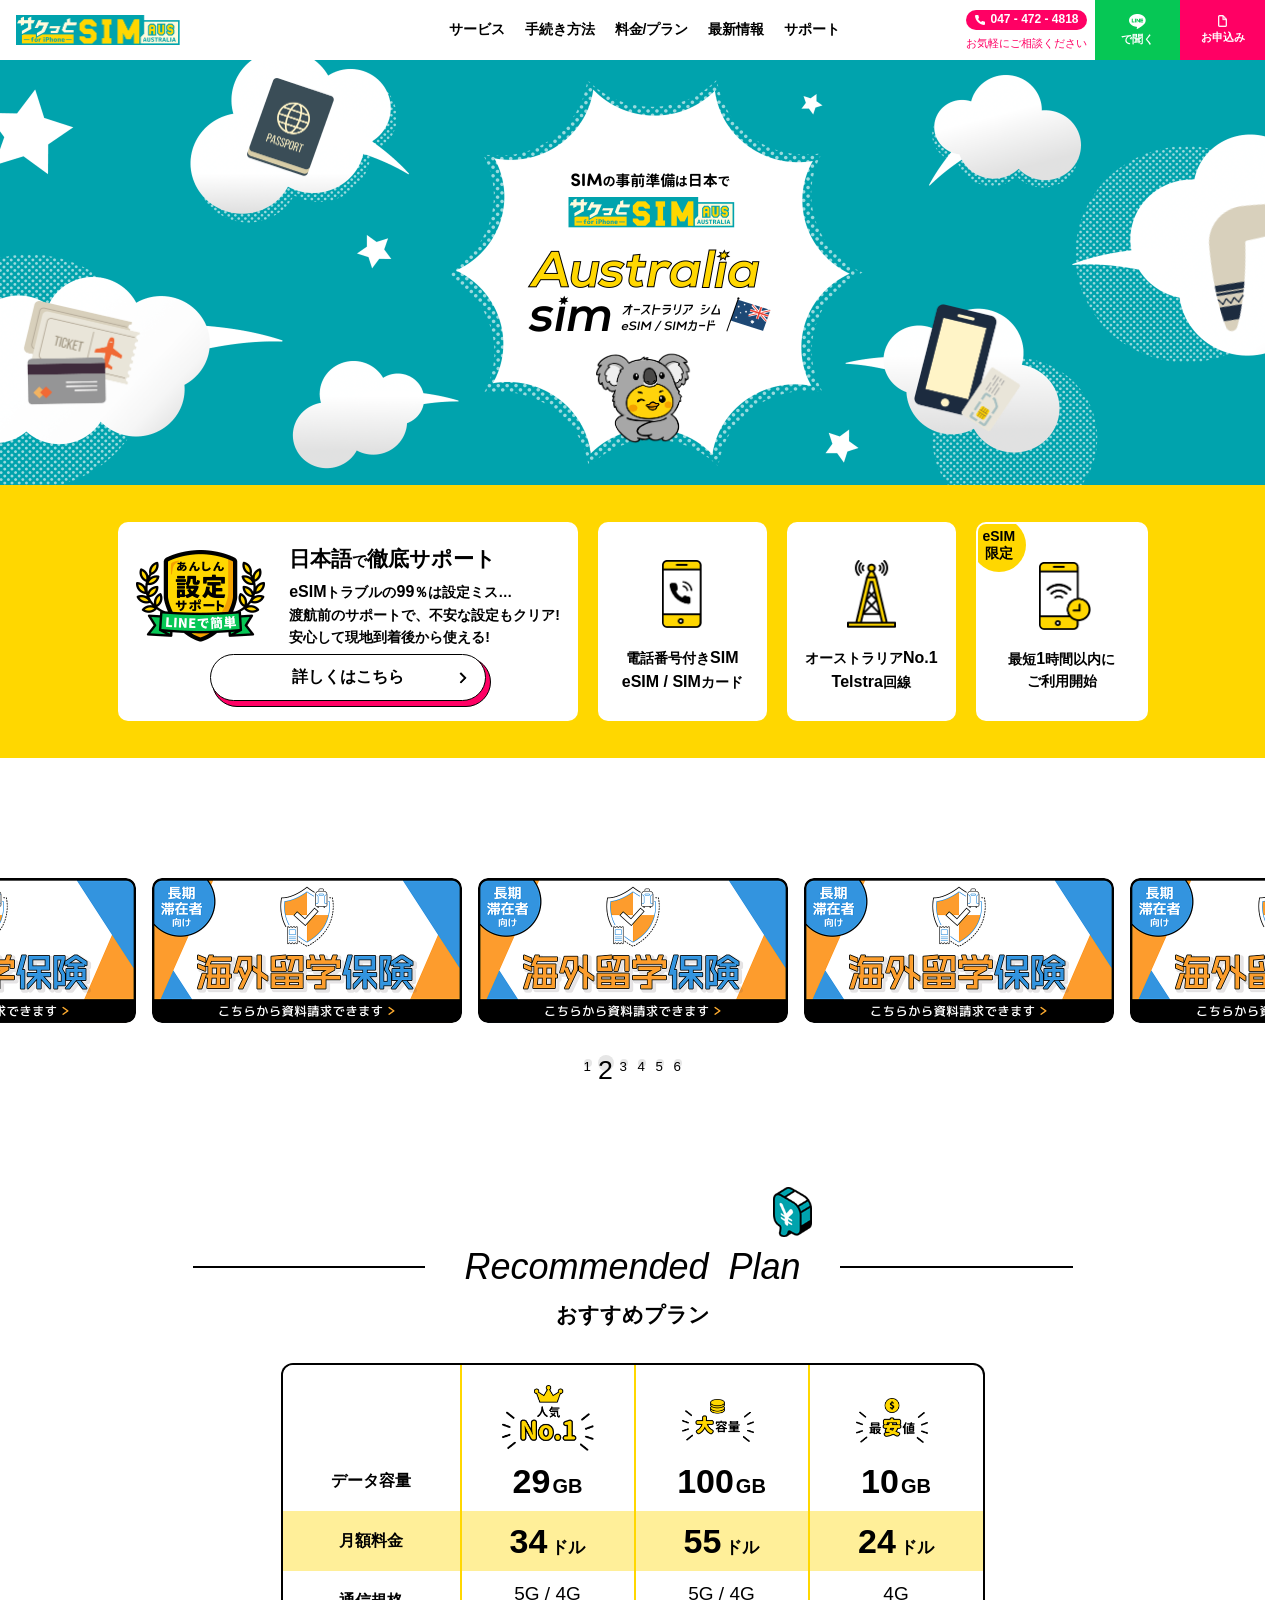
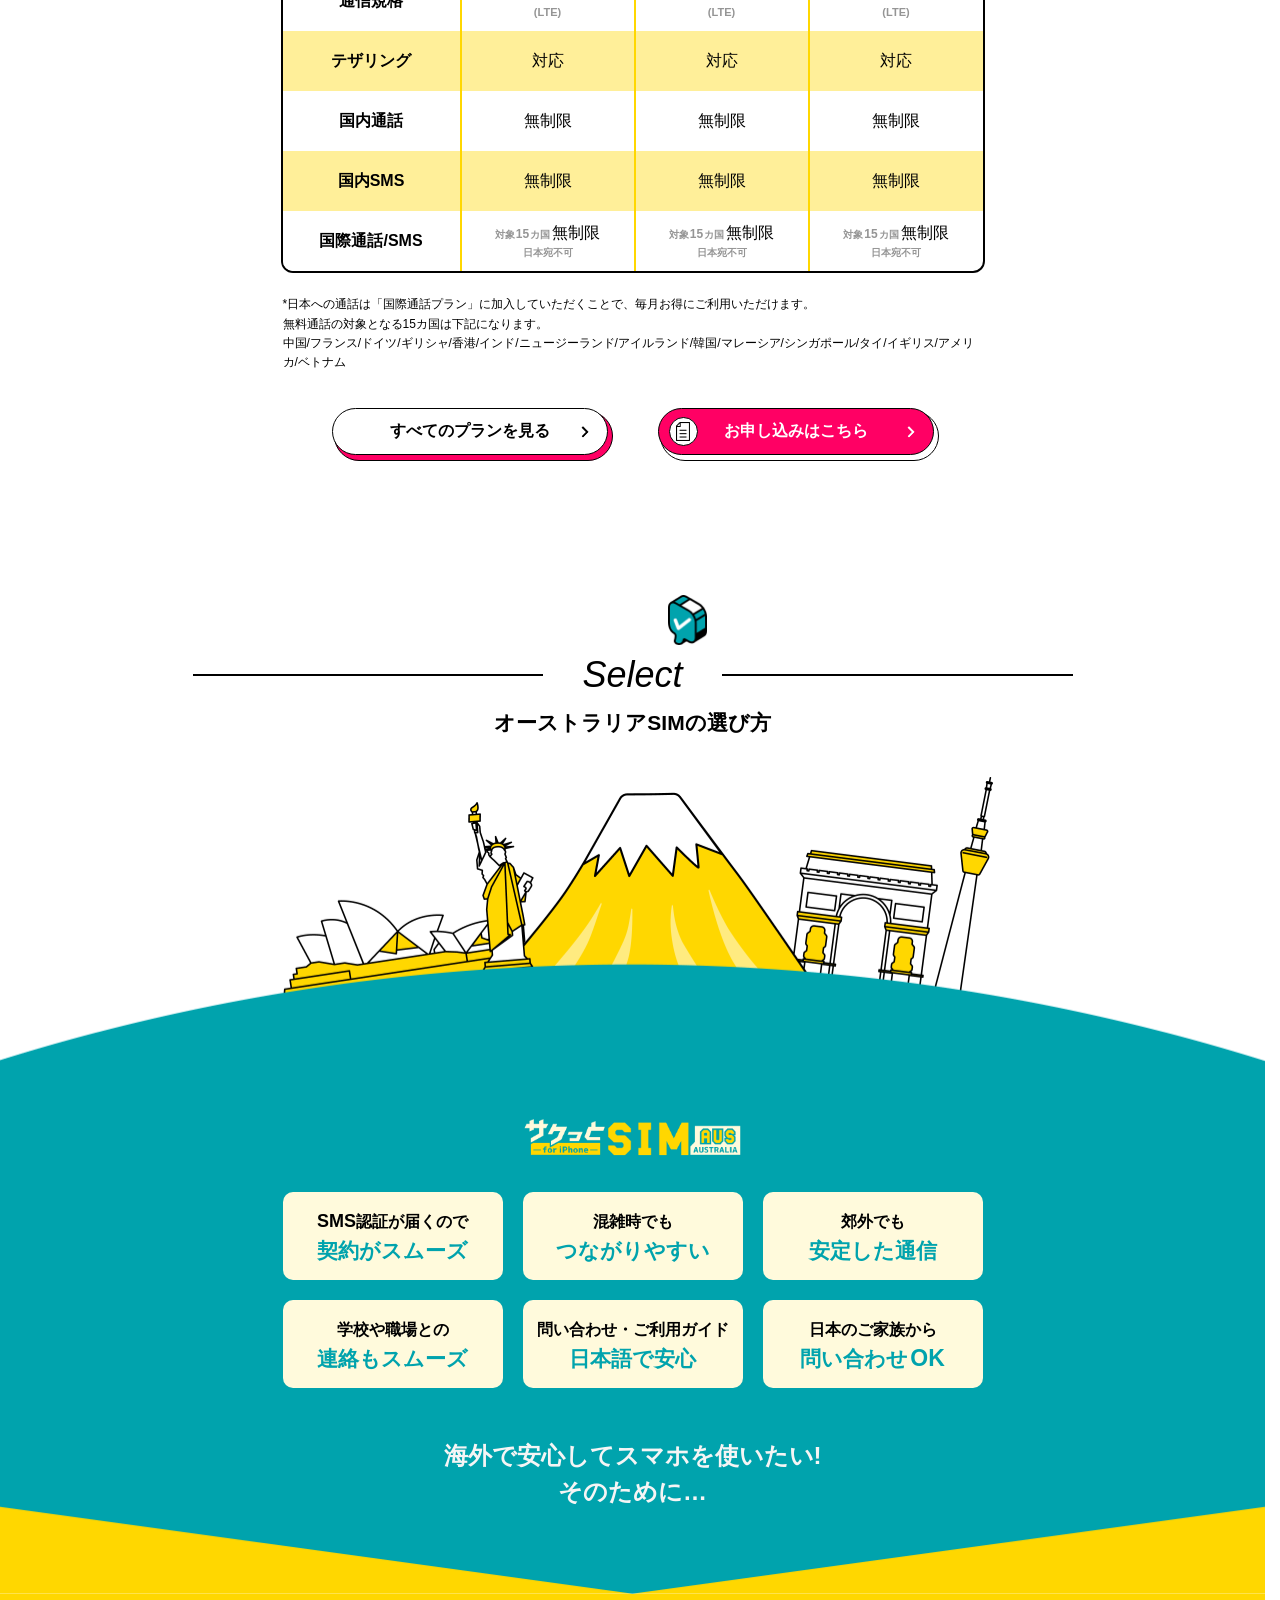
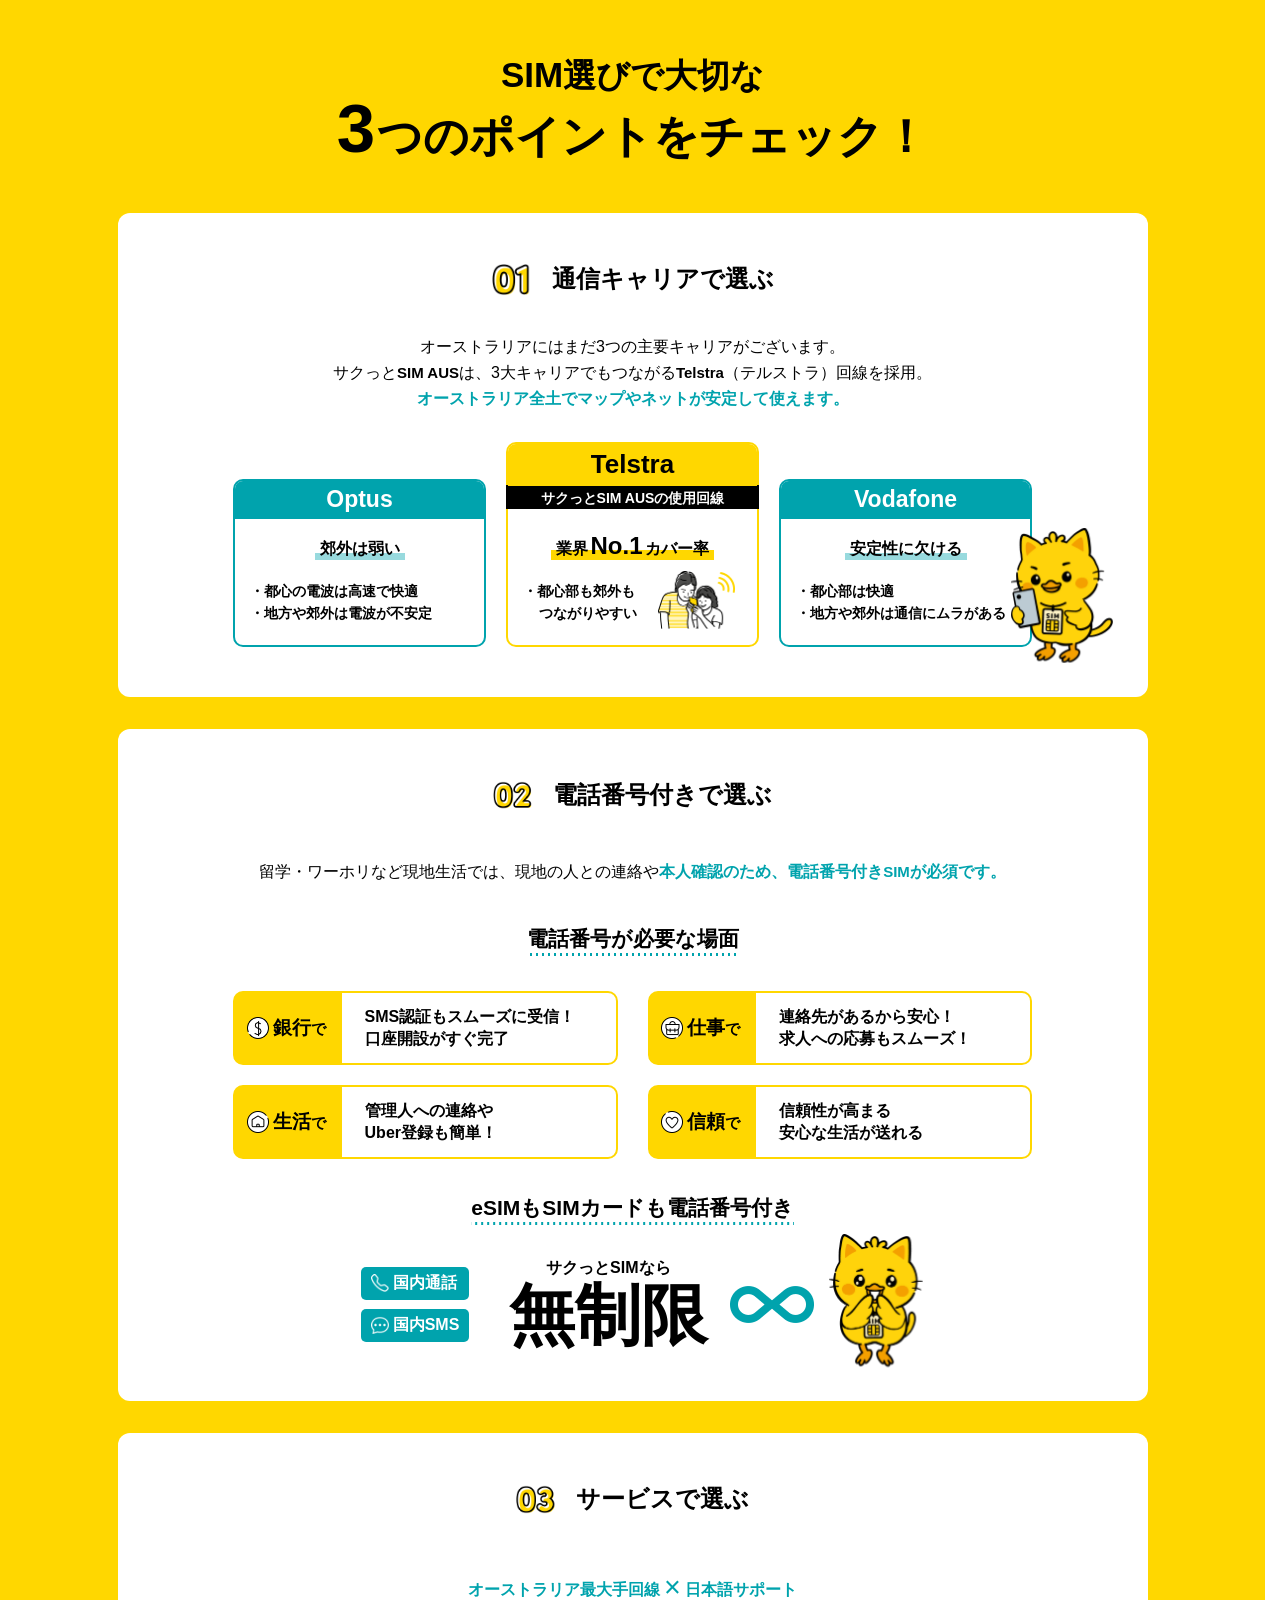
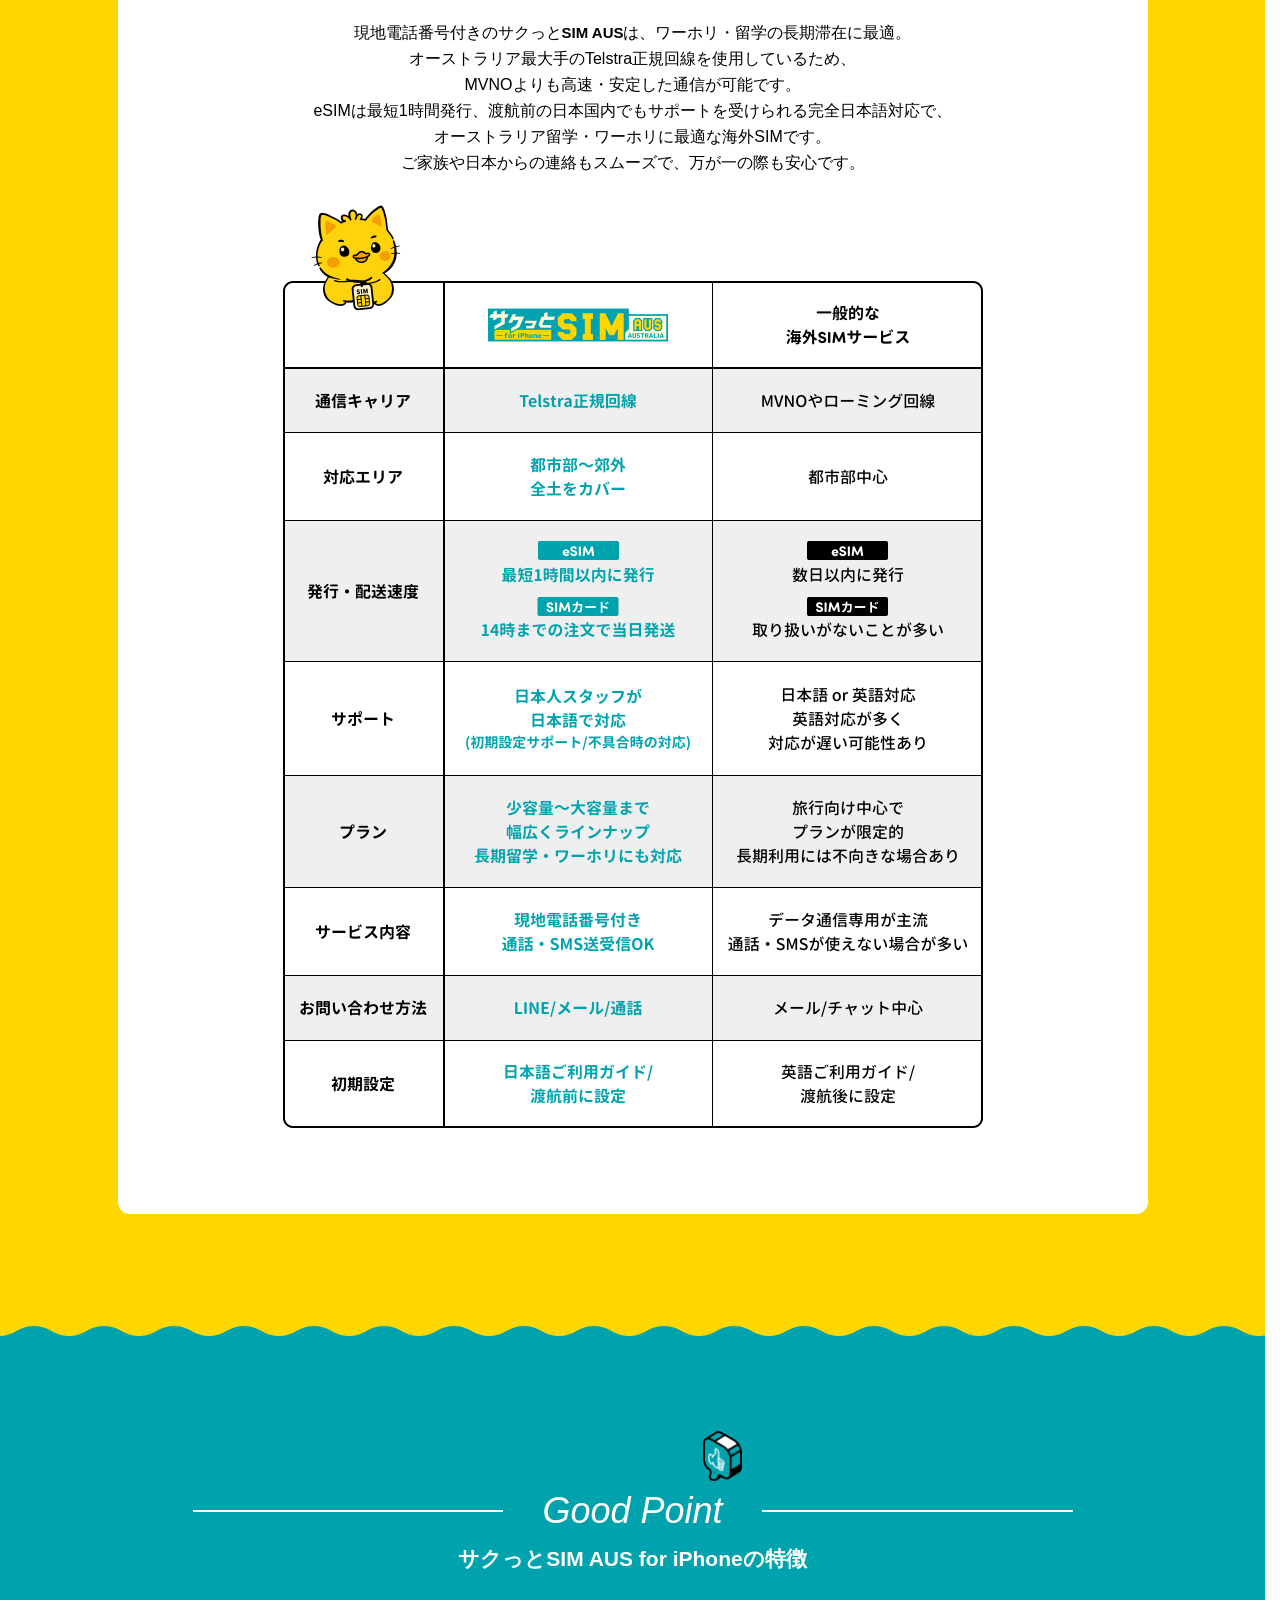
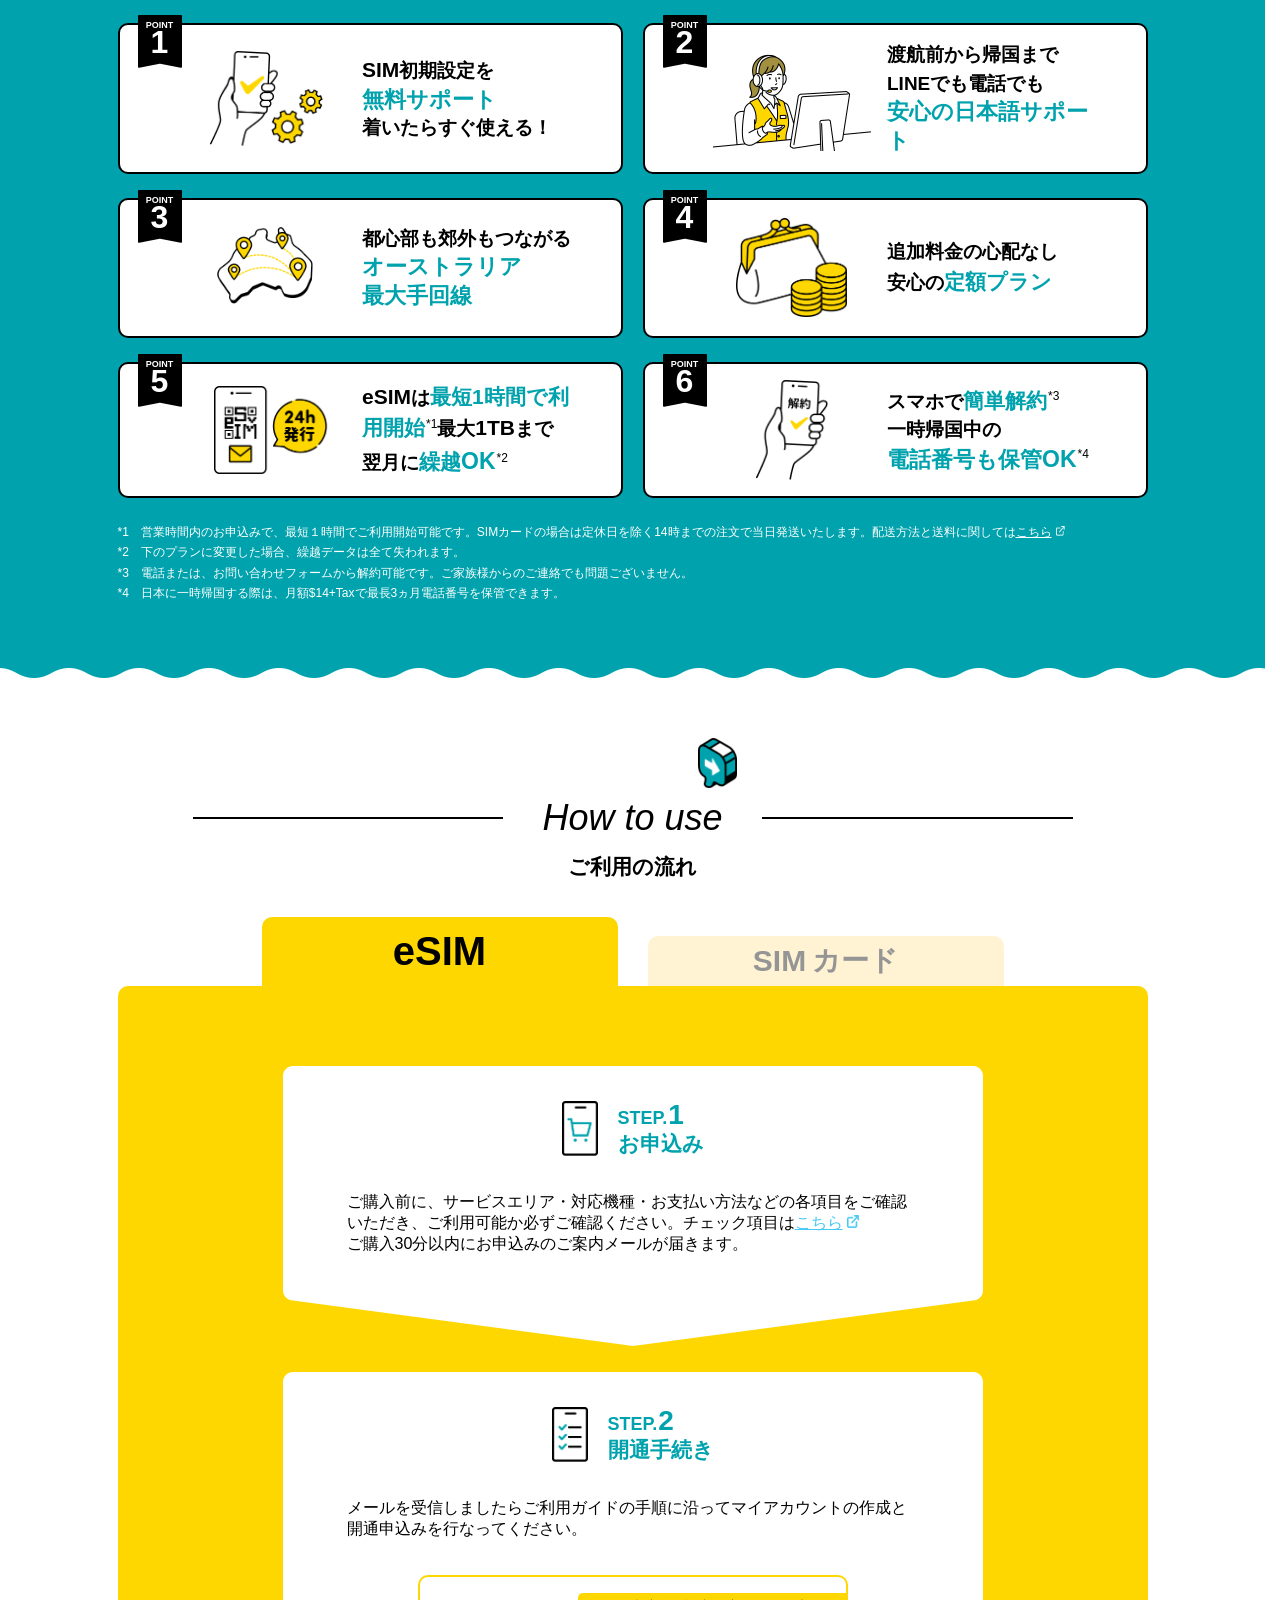
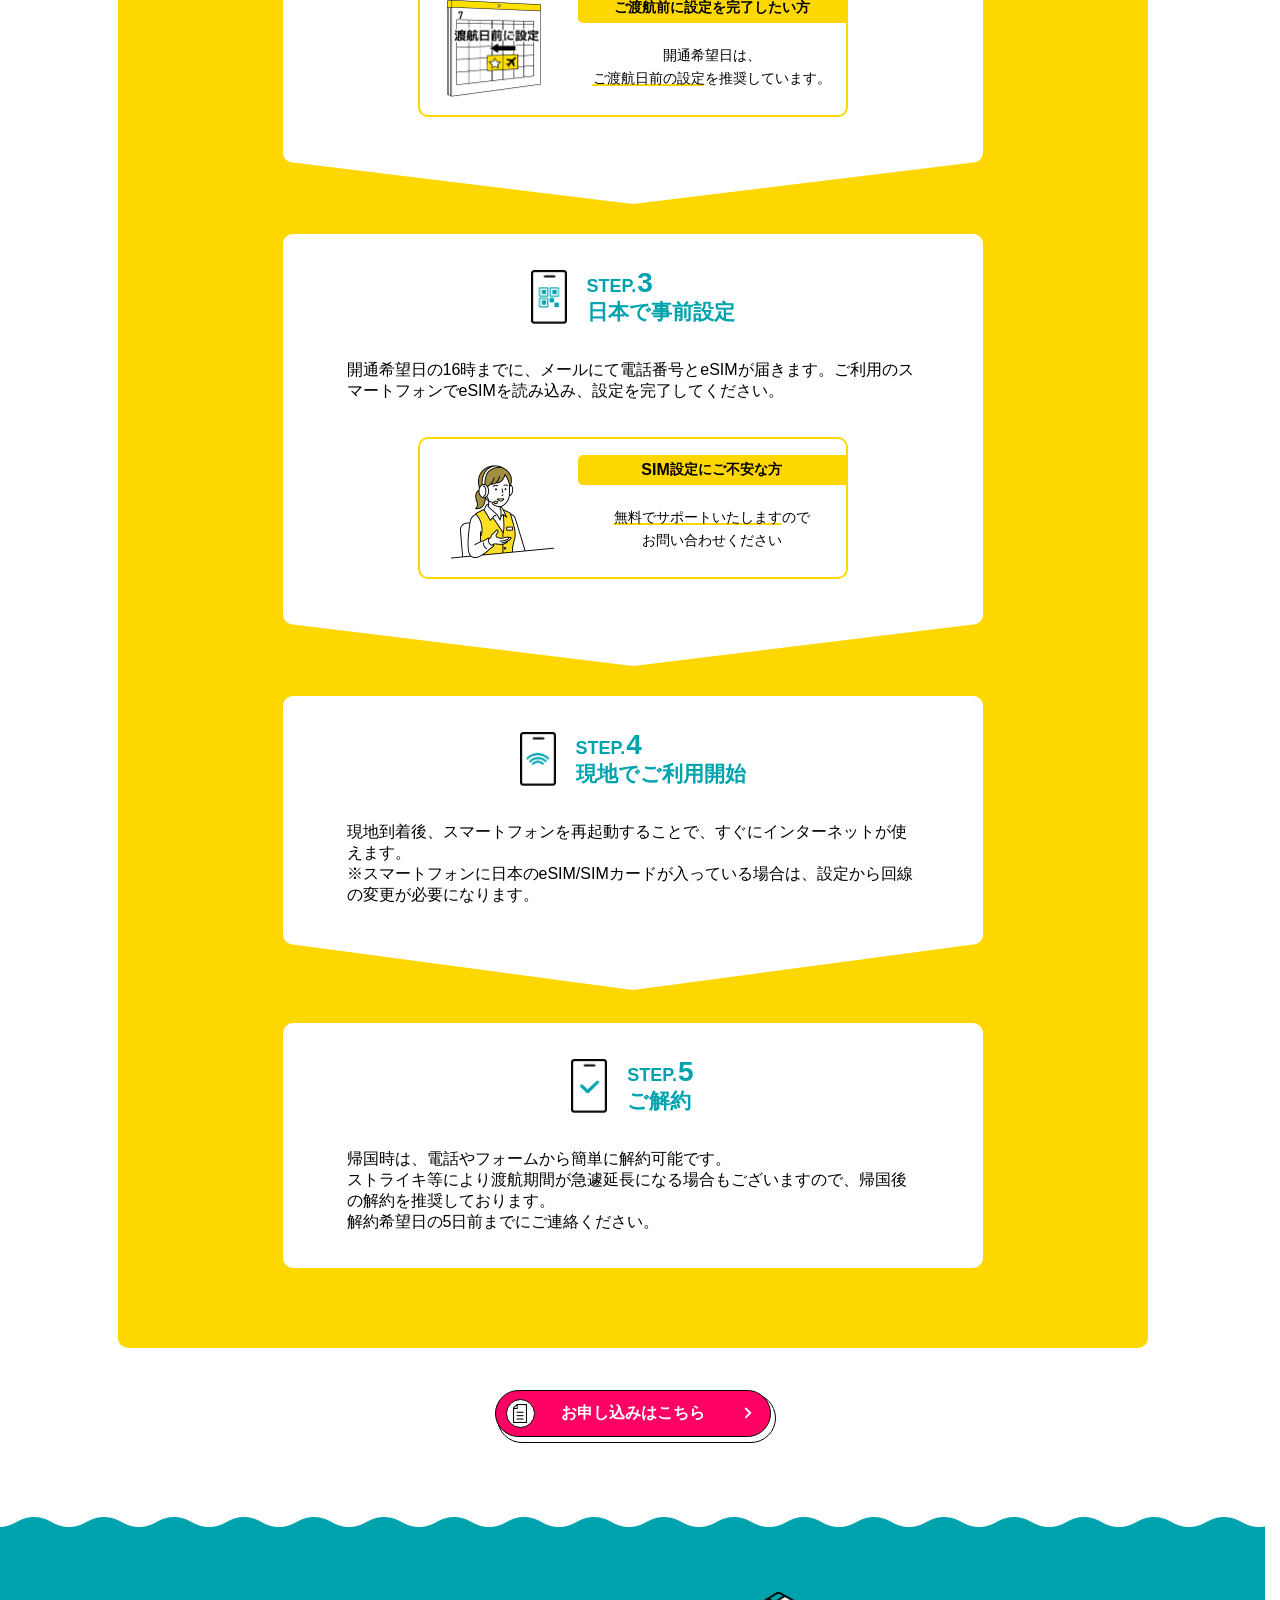
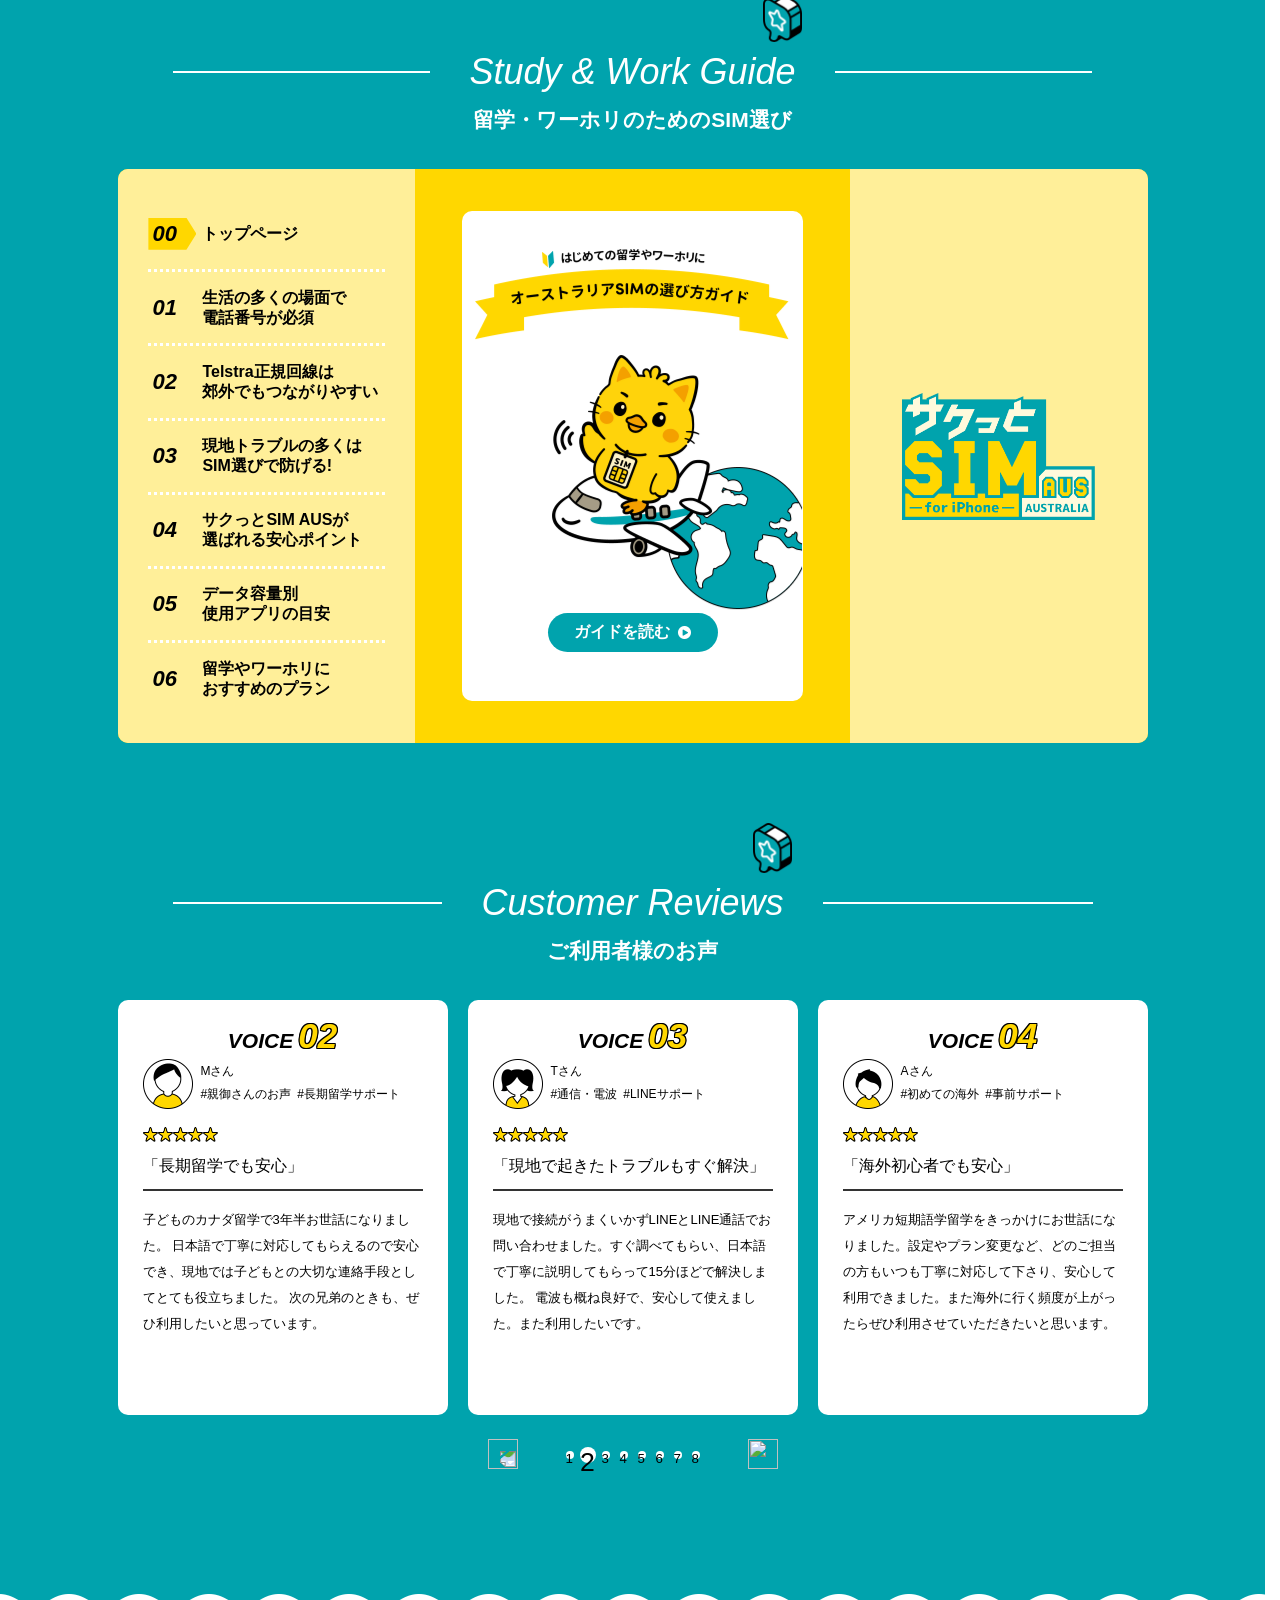
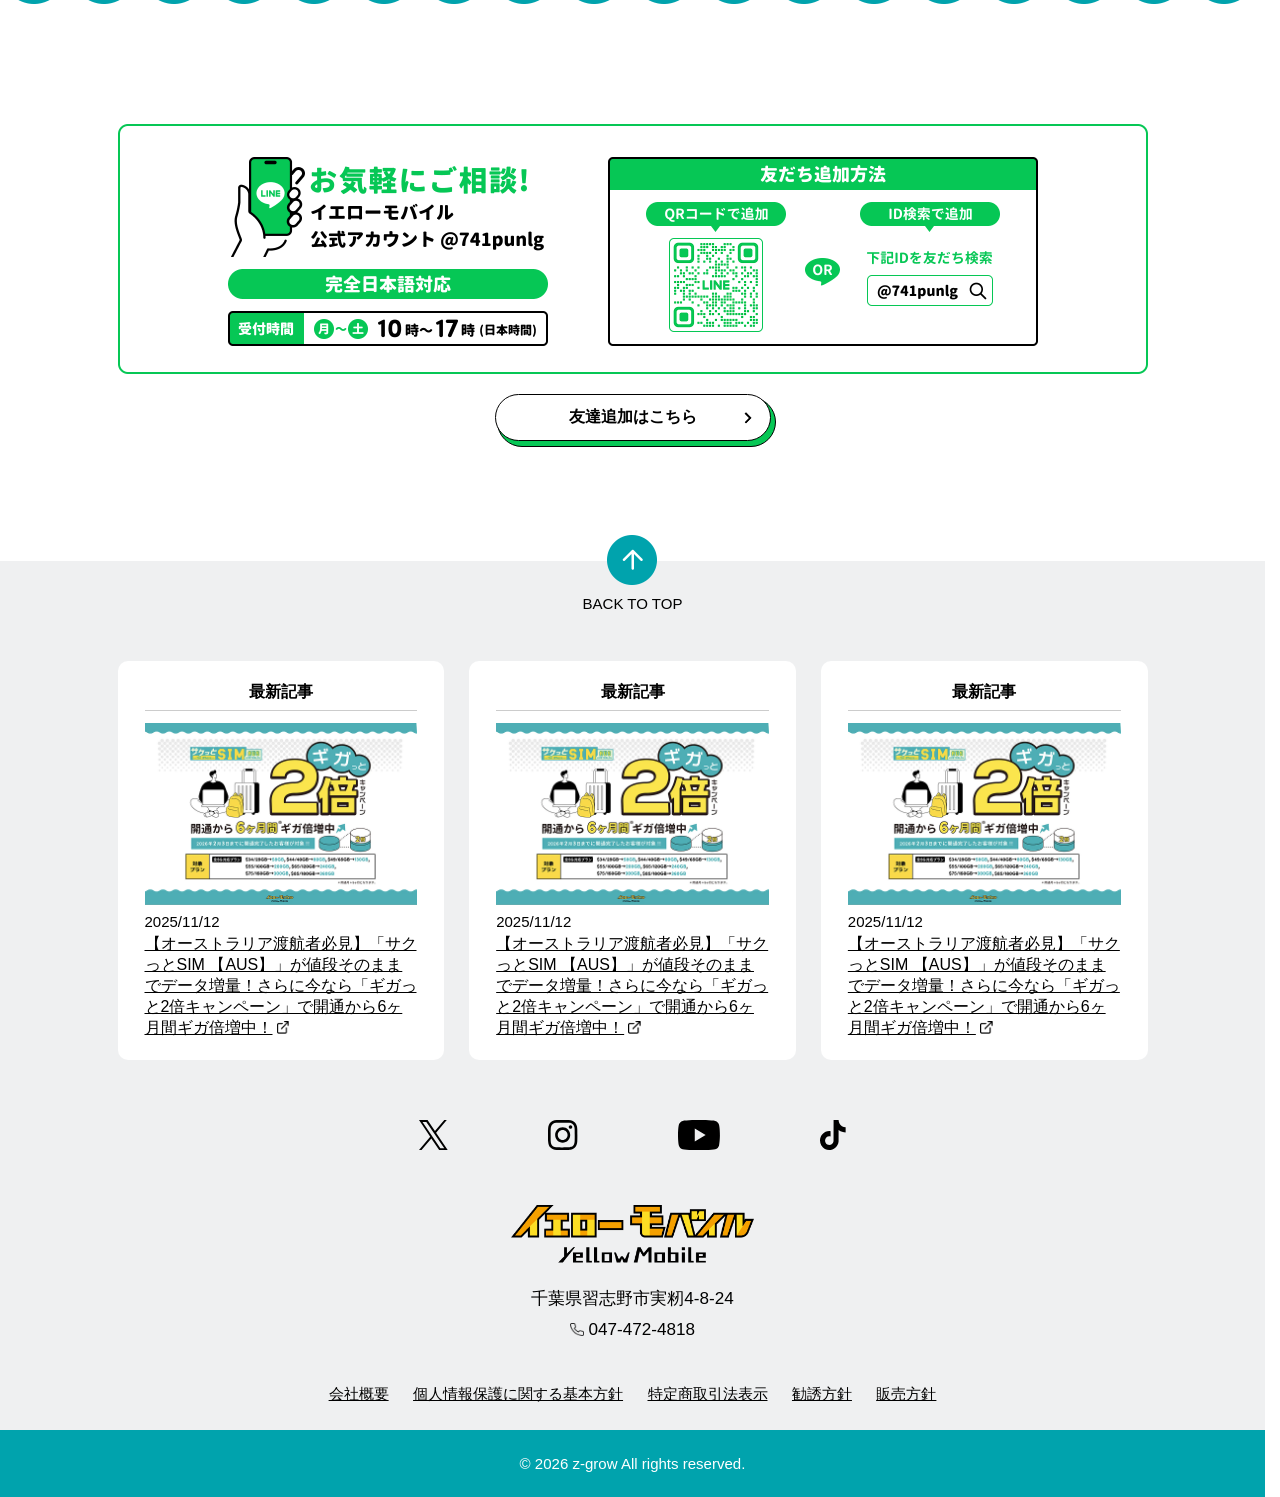
==== index.html @ c60194a3 "2026.7.4-2h" ====
<!DOCTYPE html>
<html lang="ja">
<head> 
    <meta charset="utf-8">
    <meta name="viewport" content="width=device-width, initial-scale=1.0">

    <title>オーストラリアSIM サクっとSIM AUS for iPhone - オーストラリア最大ネットワークを使用</title>
    <meta name="description" content="オーストラリアで使えるSIM・eSIMを日本語サポート付きで安心利用。差し替えるだけ・設定かんたんで到着後すぐ使える。ワーホリ・留学・旅行に最適なプランをわかりやすく解説。初めての海外SIMでも迷わず使えます。">
    <meta name="keywords" content="オーストラリアSIM,格安SIM,海外旅行">
    <link rel="canonical" href="https://op.yellowmobile.jp/">
    <meta name="format-detection" content="telephone=no">

    <link rel="shortcut icon" href="img/meta/favicon.png">
    <link rel="apple-touch-icon" href="img/meta/apple-touch-icon.png">

    <meta property="og:site_name" content="オーストラリアSIM サクっとSIM AUS for iPhone - オーストラリア最大ネットワークを使用">
    <meta property="og:title" content="オーストラリアSIM サクっとSIM AUS for iPhone">
    <meta property="og:description" content="オーストラリアSIM サクっとSIM AUS for iPhoneはオーストラリア最大ネットワークを使用！国内通話カケホーダイで幅広いプランを提供しています。">
    <meta property="og:type" content="website">
    <meta property="og:url" content="https://op.yellowmobile.jp/">
    <meta property="og:image" content="img/meta/ogp/jpg">
    <meta name="twitter:card" content="summary_large_image">

    <!-- Google tag (gtag.js) -->
    <script async src="https://www.googletagmanager.com/gtag/js?id=G-M7XZJZLJGT"></script>
    <script>
      window.dataLayer = window.dataLayer || [];
      function gtag(){dataLayer.push(arguments);}
      gtag('js', new Date());
      gtag('config', 'G-M7XZJZLJGT');
    </script>

    <link rel="stylesheet" href="https://cdn.jsdelivr.net/npm/destyle.css@3.0.2/destyle.css">

    <link rel="stylesheet" href="https://use.typekit.net/ckm7pit.css">
    <link href="css/slick.css" rel="stylesheet" />
    <link href="css/slick-theme.css" rel="stylesheet" />
    <link rel="stylesheet" href="css/style.css">


    <script src="https://code.jquery.com/jquery-3.6.1.min.js" defer></script>
    <script src="js/slick.min.js" defer></script>
    <script src="js/script.js" defer></script>
</head>
<body data-screen-label="LP">

<!-- HEADER -->
<header class="header">
  <div class="header-inner">
    <a class="logo" href="index.html">
      <img src="img/header/logo.png">
    </a>
    <nav class="nav" id="nav">
      <div class="nav-item-wrapper" ontouchstart="">
        <button type="button" class="nav-item"><img class="icon1" src="img/header/service/star.png"><p>サービス</p></button>
        <div class="mega-menu">
          <div class="white">
          <div class="mega-menu-inner menu-service">
            <div class="content-box1">
              <div class="content-box2">
                <a class="box fill-box" target="_blank" href="https://www.yellowmobile.jp/view/page/setting_support">
                  <img src="img/header/service/safe.png">
                    <p>日本語で徹底サポート</p>
                    <p>設定・開通から解約まで</p>
                </a>
                <a class="box fill-box box-top" target="_blank" href="https://www.yellowmobile.jp/view/page/setting_support">
                  <img src="img/header/service/safe.png">
                  <div>
                    <p>海外SIMがはじめての方はまず確認!</p>
                    <p>日本語で徹底サポート</p>
                  </div>
                </a>
                <div class="content-box3">
                  <a class="box box-right" href="delivery.html#esim">
                    <img src="img/header/service/group.png">
                    <p>eSIMとは</p>
                  </a>
                  <a class="box box-right" href="index.html#goodpoint">
                    <img src="img/header/service/icon.png">
                    <p>サクっとSIMの特徴</p>
                  </a>
                  <a class="box box-right" href="index.html#review">
                    <img src="img/header/service/group2152.png">
                    <p>ご利用者様のお声</p>
                  </a>
                  <a class="box box-right" href="delivery.html#shield">
                    <img src="img/header/service/group2151.png">
                    <p>盗難保証について</p>
                  </a>
                </div>
              </div>
              <a class="box box-bottom" target="_blank" href="https://account.yellowmobile.jp/login/">
                <img src="img/header/service/i.png">
                <p>マイページログイン</p>
              </a>
            </div>
            <button type="button" class="menu-close-btn">
              <span>閉じる</span>
            </button>
          </div>
          </div>
        </div>
      </div>
      <div class="nav-item-wrapper" ontouchstart="">
        <button type="button" class="nav-item"><img class="icon2" src="img/header/手続き方法/paper.png"><p>手続き方法</p></button>
        <div class="mega-menu">
          <div class="white">
          <div class="mega-menu-inner menu-process">
            <div class="content-box1">
              <div class="content-box2">
                <a class="box fill-box box-bottom" target="_blank" href="https://beginner.yellowmobile.jp/">
                  <img src="img/header/手続き方法/group12491.png">
                  <div>
                    <p>海外SIMがはじめての方はまず確認!</p>
                    <p>はじめてガイド</p>
                  </div>
                </a>
                <a class="box fill-box box-bottom" href="application.html#before-use">
                  <img src="img/header/手続き方法/note.png">
                  <div>
                    <p>今のスマホは海外でも使える？</p>
                    <p>ご利用前に確認すること</p>
                  </div>
                </a>
              </div>
              <div class="content-box3">
                <a class="box box-right" href="index.html#howtouse">
                  <img src="img/header/手続き方法/Group.png">
                  <p>ご利用の流れ</p>
                </a>
                <a class="box box-right" href="delivery.html#delivery">
                  <img src="img/header/手続き方法/track.png">
                  <p>配送について</p>
                </a>
                <a class="box box-right" href="index.html#select">
                  <img src="img/header/手続き方法/earth.png">
                  <p>オーストラリアの<br>SIMの選び方</p>
                </a>
                <a class="box box-right" href="index.html#book">
                  <img src="img/header/手続き方法/flag.png">
                  <p>留学生・ワーホリの<br>SIMの選び方</p>
                </a>
              </div>
            </div>
            <button type="button" class="menu-close-btn">
                <span>閉じる</span>
            </button>
          </div>
        </div>
        </div>
      </div>
      <div class="nav-item-wrapper" ontouchstart="">
        <button type="button" class="nav-item"><img class="icon3" src="img/header/price/money.png"><p>料金/プラン</p></button>
        <div class="mega-menu">
          <div class="white">
          <div class="mega-menu-inner menu-payment">
            <div class="content-box1">
              <a class="box fill-box box-bottom" href="index.html#plan">
                <img src="img/header/手続き方法/note.png">
                <div>
                  <p>迷ったらこれ！</p>
                  <p>おすすめプラン</p>
                </div>
              </a>
              <div class="content-box2">
                <a class="box box-right" href="plan.html#plans">
                  <img src="img/header/price/star.png">
                  <p>プラン表</p>
                </a>
                <a class="box box-right" href="plan.html#cycle">
                  <img src="img/header/price/rupe.png">
                  <p>請求サイクル</p>
                </a>
                <a class="box box-right" href="plan.html#fees">
                  <img src="img/header/price/payment.png">
                  <p>ご利用料金</p>
                </a>
              </div>
            </div>
            <button type="button" class="menu-close-btn">
              <span>閉じる</span>
            </button>
          </div>
          </div>
        </div>
      </div>
      <div class="nav-item-wrapper" ontouchstart="">
        <button type="button" class="nav-item"><img class="icon4" src="img/header/最新情報/news.png"><p>最新情報</p></button>
        <div class="mega-menu">
          <div class="white">
          <div class="mega-menu-inner menu-news">
            <div class="content-box1">
              <div class="content-box2">
                <div class="section-box">
                  <p class="section-title">最新記事</p>
                  <a class="article" href="#">
                    <img class="thumnail" src="img/header/最新情報/サムネ.png">
                    <div>
                      <p>2025/11/12</p>
                      <p>【オーストラリア渡航者必見】「サクっとSIM 【AUS】」が値段そのままでデータ増量！さらに今なら「ギガっと2倍キャンペーン」で開通から6ヶ月間ギガ倍増中！<img src="img/footer/linkicon.png" class="inline-icon"></p>
                    </div>
                  </a>
                </div>
                <div class="section-box">
                  <p class="section-title">人気記事</p>
                  <a class="article" href="#">
                    <img class="thumnail" src="img/header/最新情報/サムネ.png">
                    <div>
                      <p>2025/11/12</p>
                      <p>【オーストラリア渡航者必見】「サクっとSIM 【AUS】」が値段そのままでデータ増量！さらに今なら「ギガっと2倍キャンペーン」で開通から6ヶ月間ギガ倍増中！<img src="img/footer/linkicon.png" class="inline-icon"></p>
                    </div>
                  </a>
                </div>
                <a class="box left-box" target="_blank" href="https://yellowmobile.us/blog/destination/#australia">
                  <p>記事一覧</p>
                </a>
                <div class="section-box">
                  <p class="section-title">プレスリリース</p>
                  <a class="article" href="#">
                    <img class="thumnail" src="img/header/最新情報/サムネ.png">
                    <div>
                      <p>2025/11/12</p>
                      <p>【オーストラリア渡航者必見】「サクっとSIM 【AUS】」が値段そのままでデータ増量！さらに今なら「ギガっと2倍キャンペーン」で開通から6ヶ月間ギガ倍増中！<img src="img/footer/linkicon.png" class="inline-icon"></p>
                    </div>
                  </a>
                </div>
                <a class="box left-box" target="_blank" href="https://prtimes.jp/main/html/searchrlp/company_id/115721">
                  <p>最新情報一覧</p>
                </a>
              </div>
              <div class="content-box3">
                <a class="box left-box" target="_blank" href="https://yellowmobile.us/blog/destination/#australia">
                  <p>記事一覧</p>
                </a>
                <a class="box right-box" target="_blank" href="https://prtimes.jp/main/html/searchrlp/company_id/115721">
                  <p>最新情報一覧</p>
                </a>
              </div>
              <div class="content-box4">
                <a target="_blank" href="https://x.com/yellowmobile_jp?s=21&amp;t=GKPUDikvMJZ_JZ45LIW8ZA"><img src="img/header/最新情報/X.png"></a>
                <a target="_blank" href="https://www.instagram.com/yellow_mobile_japan/"><img src="img/header/最新情報/instagram.png"></a>
                <a target="_blank" href="https://www.youtube.com/channel/UC5I-WwlgJp1wxuDRsGN-QDQ"><img src="img/header/最新情報/youtube.png"></a>
                <a target="_blank" href="https://www.tiktok.com/@official_yellowmobile"><img src="img/header/最新情報/tiktok.png"></a>
              </div>
            </div>
            <button type="button" class="menu-close-btn">
              <span>閉じる</span>
            </button>
          </div>
          </div>
        </div>
      </div>
      <div class="nav-item-wrapper" ontouchstart="">
        <button type="button" class="nav-item"><img class="icon5" src="img/header/support/heart.png"><p>サポート</p></button>
        <div class="mega-menu">
          <div class="white">
          <div class="mega-menu-inner menu-saport">
            <div class="content-box1">
              <div class="content-box2">
                <a class="box fill-box box-bottom" href="index.html#plan">
                  <img src="img/header/手続き方法/note.png">
                  <div>
                    <p>迷ったらこれ！</p>
                    <p>おすすめプラン</p>
                  </div>
                </a>
                <a class="box fill-box box-bottom" target="_blank" href="https://www.yellowmobile.jp/view/page/setting_support">
                  <img src="img/header/service/safe.png">
                  <div>
                    <p>スマホの設定はプロにおまかせ！</p>
                    <p>日本語で徹底サポート</p>
                  </div>
                </a>
              </div>
              <div class="content-box3">
                <a class="box box-bottom" target="_blank" href="https://op.yellowmobile.jp/qa/">
                  <img src="img/header/support/Q&A.png">
                  <p>よくある質問</p>
                </a>
                <a class="box box-bottom" target="_blank" href="https://contact.yellowmobile.jp/c/top">
                  <img src="img/header/support/phone.png">
                  <img src="img/header/support/mail.png">
                  <p>お問い合わせ</p>
                </a>
                <div class="content-box4">
                  <a class="box box-bottom" target="_blank" href="https://school.yellowmobile.jp/">
                    <img src="img/header/support/pen.png">
                    <p>学校様ご相談窓口</p>
                  </a>
                  <a class="box box-bottom" target="_blank" href="https://business.yellowmobile.jp/">
                    <img src="img/header/support/business.png">
                    <p>企業様ご相談窓口</p>
                  </a>
                </div>
              </div>
            </div>
            <button type="button" class="menu-close-btn">
              <span>閉じる</span>
            </button>
          </div>
          </div>
        </div>
      </div>
    </nav>
    <div class="header-cta">
      <a href="tel:0474724818" class="header-phone-link">
        <span class="phone-num-box">
          <img src="img/header/Phone-white.png" alt="電話">047&nbsp;-&nbsp;472&nbsp;-&nbsp;4818
        </span>
        <span class="phone-sub-text">お気軽にご相談ください</span>
      </a>
      <a class="pill-btn contact" target="_blank" href="https://lin.ee/Z6ov6SL">
        <img class="ico" src="img/header/line-icon.png">
        <img class="ico" src="img/header/line-icon-hover.png">
        で聞く
      </a>
      <a class="pill-btn apply" href="application.html#application">
        <img class="ico" src="img/header/aplly-icon.png">
        <img class="ico" src="img/header/aplly-icon-hover.png">
        お申込み
      </a>
      <a class=" common_btn is-whitepink phone-sp" href="tel:0474724818">
          <span class="icon-circle phone-icon-circle">
            <img src="img/header/Phone-black.png">
          </span>
        </a>
      <a class=" common_btn is-whitegreen content-sp" target="_blank" href="https://lin.ee/Z6ov6SL">
          <span class="icon-circle line-icon-circle">
            <img src="img/header/line-icon-hover.png">
          </span>
          <span class="text">で聞く</span>
        </a>
        <a class="common_btn is-pinkwhite apply-sp" href="application.html#application">
          <span class="icon-circle">
            <img src="img/assurance/buttonicon.png">
          </span>
          <span class="text">お申し込み</span>
        </a>
    </div>
  </div>
</header>

<!-- HERO -->
<section class="hero" data-screen-label="Hero" id="pagetop">
  <div class="target-line"></div>
  <div class="hero-anime">
    <!-- メインキャラクター -->
  <div class="character"></div>
  <!-- 飛び出してくるアイテムたち -->
  <div class="item item-passport"></div>
  <div class="item item-ticket"></div>
  <div class="item item-phone"></div>
  <div class="item item-boomerang"></div>
  </div>
</section>

<section class="sec-top-a">
  <div class="sec-top-a-inner">

    <!-- 主訴求カード -->
    <article class="support-card">
      <div class="support-card-body">
        <div class="support-card-badge">
        <img src="img/assurance/saport.png" alt="あんしん設定サポート LINEで簡単">
        </div>
        <div class="support-card-text">
          <h2>
            <span class="lg">日本語</span><span class="sm">で</span><span class="lg">徹底サポート</span>
          </h2>
          <p>
            <span class="en">eSIM</span>トラブルの<span class="en">99</span>％は設定ミス…<br>渡航前のサポートで、不安な設定もクリア!<br class="res">安心して現地到着後から使える!
          </p>
        </div>
      </div>
        <a class="common_btn is-whitepink" target="_blank" href="https://www.yellowmobile.jp/view/page/setting_support">
          <span class="text">詳しくはこちら</span>
          <span class="arrow"></span>
        </a>
    </article>

    <!-- 特徴カード3枚 -->
    <div class="feature-cards">

      <article class="feature-card">
        <img src="img/assurance/phone.png" alt="">
        <p class="feature-card-text">
          電話番号付き<span class="en">SIM</span><br>
          <span class="en">eSIM / SIM</span>カード
        </p>
      </article>

      <article class="feature-card">
          <img src="img/assurance/net.png" alt="">
        <p class="feature-card-text">
          オーストラリア<span class="en">No.1</span><br>
          <span class="en">Telstra</span>回線
        </p>
      </article>

      <article class="feature-card has-tag">
        <span class="feature-card-tag">
          <span class="en">eSIM</span>
          <span class="jp">限定</span>
        </span>
          <img src="img/assurance/time.png" alt="">
        <p class="feature-card-text">
          最短<span class="en">1</span>時間以内に<br>
          ご利用開始
        </p>
      </article>

    </div>

  </div>
</section>
<section class="sec-top-b">
  <div class="sec-top-b-inner">
    <div class="campaign-slider">
      <div class="slide"><img src="img/slider/1.png" alt="" width="310" height="145"></div>
      <div class="slide"><img src="img/slider/1.png" alt="" width="310" height="145"></div>
      <div class="slide"><img src="img/slider/1.png" alt="" width="310" height="145"></div>
      <div class="slide"><img src="img/slider/1.png" alt="" width="310" height="145"></div>
      <div class="slide"><img src="img/slider/1.png" alt="" width="310" height="145"></div>
      <div class="slide"><img src="img/slider/1.png" alt="" width="310" height="145"></div>
    </div>
  </div>
</section>
<section class="sec-top-c">
  <div class="head-wrap c-head" id="plan">
    <div class="sec-head">
    <img class="sec-ico cico" src="img/plan/hukidashi.png">
    <h2 class="sec-en"><span class="line-l"></span>Recommended&nbsp;&nbsp;Plan<span class="line-r"></span></h2>
    <p class="sec-jp">おすすめプラン</p>
  </div>
  </div>

  <div class="plan-table-wrapper">
    <div class="scroll-hint-overlay">
    <img src="img/plan/scroll.png" alt="横スクロールできます">
    </div>
  <div class="plan-table-scroll">
    <table class="plan-table">
      <thead>
        <tr class="plan-table-head">
          <th class="label-cell" scope="col"></th>
          <th scope="col">
            <img src="img/plan/no1.png" alt="王冠マークと放射線を配した「人気No.1」バッジ。オーストラリア向けSIMカード「サクっとSIM AUS」が選ばれている実績を示すランキング表示">
          </th>
          <th scope="col">
            <img src="img/plan/largecapa.png" alt="オーストラリアSIM「サクっとSIM AUS」の大容量データプランを象徴する、金色コインスタックと「大容量」の文字が入ったバッジアイコン">
          </th>
          <th scope="col">
            <img src="img/plan/cheep.png" alt="「最安値」と記されたコインアイコン付きバッジ。オーストラリア旅行向けSIMカード「サクっとSIM AUS」の価格訴求を象徴するマーク">
          </th>
        </tr>
      </thead>
      <tbody>
        <tr>
          <th scope="row">データ容量</th>
          <td><span class="num">29</span><span class="unit">GB</span></td>
          <td><span class="num">100</span><span class="unit">GB</span></td>
          <td><span class="num">10</span><span class="unit">GB</span></td>
        </tr>
        <tr class="row-yellow">
          <th scope="row">月額料金</th>
          <td><span class="num">34</span><span class="unit-jp">ドル</span></td>
          <td><span class="num">55</span><span class="unit-jp">ドル</span></td>
          <td><span class="num">24</span><span class="unit-jp">ドル</span></td>
        </tr>
        <tr>
          <th scope="row">通信規格</th>
          <td><span class="standard">5G / 4G</span><span class="standard-sub">(LTE)</span></td>
          <td><span class="standard">5G / 4G</span><span class="standard-sub">(LTE)</span></td>
          <td><span class="standard">4G</span><span class="standard-sub">(LTE)</span></td>
        </tr>
        <tr class="row-yellow">
          <th scope="row">テザリング</th>
          <td>対応</td>
          <td>対応</td>
          <td>対応</td>
        </tr>
        <tr>
          <th scope="row">国内通話</th>
          <td>無制限</td>
          <td>無制限</td>
          <td>無制限</td>
        </tr>
        <tr class="row-yellow">
          <th scope="row">国内<span class="en">SMS</span></th>
          <td>無制限</td>
          <td>無制限</td>
          <td>無制限</td>
        </tr>
        <tr class="row-international">
          <th scope="row">国際通話/<span class="en">SMS</span></th>
          <td>
            <span class="intl-row">
              <span class="intl-target">対象<span class="num-sm">15</span>カ国</span>
              <span class="intl-main">無制限</span>
            </span>
            <span class="intl-note">日本宛不可</span>
          </td>
          <td>
            <span class="intl-row">
              <span class="intl-target">対象<span class="num-sm">15</span>カ国</span>
              <span class="intl-main">無制限</span>
            </span>
            <span class="intl-note">日本宛不可</span>
          </td>
          <td>
            <span class="intl-row">
              <span class="intl-target">対象<span class="num-sm">15</span>カ国</span>
              <span class="intl-main">無制限</span>
            </span>
            <span class="intl-note">日本宛不可</span>
          </td>
        </tr>
      </tbody>
    </table>
  </div>
  </div>

  <p class="plan-note">
    *日本への通話は「国際通話プラン」に加入していただくことで、毎月お得にご利用いただけます。<br>
    無料通話の対象となる15カ国は下記になります。<br>
    中国/フランス/ドイツ/ギリシャ/香港/インド/ニュージーランド/アイルランド/韓国/マレーシア/シンガポール/タイ/イギリス/アメリカ/ベトナム
  </p>

  <div class="plan-actions">
    <a class="common_btn is-whitepink" href="plan.html#plans">
        <span class="text">すべてのプランを見る</span>
        <span class="arrow"></span>
    </a>
    <a class="common_btn is-pinkwhite" href="application.html#application">
        <span class="icon-circle">
          <img src="img/assurance/buttonicon.png">
        </span>
        <span class="text">お申し込みはこちら</span>
        <span class="arrow"></span>
    </a>
  </div>
  </div>
</section>
<section class="sec-top-d">
  <div class="head-wrap">
  <div class="sec-head" id="select">
    <img class="sec-ico dico" src="img/choice/choice.png">
    <h2 class="sec-en"><span class="line-l"></span>Select<span class="line-r"></span></h2>
    <p class="sec-jp">オーストラリア<span class="en">SIM</span>の選び方</p>
  </div>
  </div>
  <div class="select-visual">
    <img class="simkichiwalk" src="img/select/SIMkichi.png">
      <div class="d-content-wrap">
        <img class="visual-logo" src="img/header/logo.png" alt="サクっとSIM AUS"">
      <ul class="feature-cards-d">
        <li class="feature-card-d">
          <span class="card-top"><span class="en">SMS</span>認証が届くので</span>
          <span class="card-bottom">契約がスムーズ</span>
        </li>
        <li class="feature-card-d">
          <span class="card-top">混雑時でも</span>
          <span class="card-bottom">つながりやすい</span>
        </li>
        <li class="feature-card-d">
          <span class="card-top">郊外でも</span>
          <span class="card-bottom">安定した通信</span>
        </li>
        <li class="feature-card-d">
          <span class="card-top">学校や職場との</span>
          <span class="card-bottom">連絡もスムーズ</span>
        </li>
        <li class="feature-card-d">
          <span class="card-top">問い合わせ・ご利用ガイド</span>
          <span class="card-bottom">日本語で安心</span>
        </li>
        <li class="feature-card-d">
          <span class="card-top">日本のご家族から</span>
          <span class="card-bottom">問い合わせ<span class="en-lg">OK</span></span>
        </li>
      </ul>
    </div>
      <p class="visual-msg">
        海外で安心してスマホを使いたい!<br>
        そのために…
      </p>
      </div>
</section>
<section class="sec-top-e">
  <div class="wrap-wide">

    <h2 class="sec-top-e-title">
      <span class="title-sm"><span class="en">SIM</span>選びで大切な</span>
      <span class="title-lg"><span class="num">3</span>つのポイントをチェック！</span>
    </h2>

    <!-- ========================================== -->
    <!-- 01 通信キャリアで選ぶ                       -->
    <!-- ========================================== -->
    <article class="point-card point-card-mascot-right">
      <div class="point-head">
        <img class="point-num" src="img/sec-top-e/01.png" alt="01" width="60" height="40">
        <h3 class="point-title">通信キャリアで選ぶ</h3>
      </div>

      <p class="point-desc desc1">
        オーストラリアにはまだ3つの主要キャリアがございます。<br class="sp">
        サクっと<span class="en">SIM AUS</span>は、3大キャリアでもつながる<span class="en">Telstra</span>（テルストラ）回線を採用。<br>
        <span class="hl-yellow">オーストラリア全土でマップやネットが安定して使えます。</span>
      </p>

      <div class="carrier-grid">
   <div class="carrier-item carrier-item-active">
          <div class="carrier-name">Telstra</div>
          <p class="carrier-tag">サクっと<span class="en">SIM AUS</span>の使用回線</p>
          <p class="carrier-feature">業界<span class="en">No.1</span>カバー率</p>
          <p class="carrier-detail">
            ・都心部も郊外も<br class="sp"><span class="space">&nbsp;&nbsp;&nbsp;&nbsp;</span>つながりやすい
          </p>
          <img src="img/sec-top-e/telstra.png">
        </div>
        <div class="carrier-item">
          <div class="carrier-name">Optus</div>
          <p class="carrier-feature">郊外は弱い</p>
          <p class="carrier-detail">
            <span>・都心の電波は高速で快適</span>
            <span>・地方や郊外は電波が不安定</span>
          </p>
        </div>
        <div class="carrier-item">
          <div class="carrier-name">Vodafone</div>
          <p class="carrier-feature">安定性に欠ける</p>
          <p class="carrier-detail">
            <span>・都心部は快適</span>
            <span>・地方や郊外は通信にムラがある</span>
          </p>
        </div>

      </div>

      <img class="point-mascot mascot-01" src="img/sec-top-e/simkichi01.png">
    </article>

    <!-- ========================================== -->
    <!-- 02 電話番号付きで選ぶ                       -->
    <!-- ========================================== -->
    <article class="point-card point-card-mascot-right">
      <div class="point-head">
        <img class="point-num" src="img/sec-top-e/02.png" alt="02" width="60" height="40">
        <h3 class="point-title">電話番号付きで選ぶ</h3>
      </div>

      <p class="point-desc desc2">
        留学・ワーホリなど現地生活では、現地の人との連絡や<span class="hl-yellow">本人確認のため、電話番号付き<span class="en">SIM</span>が必須です。</span>
      </p>
      <div class="phone-need-title">
        <p>電話番号が必要な場面</p>
      </div>
      <div class="phone-need-list">
        <div class="phone-need-item">
          <div class="head">
            <img src="img/sec-top-e/bank.png">
            <span>銀行<span class="small">で</span></span>
          </div>
          <div class="body">
            <span>SMS認証もスムーズに受信！<br>口座開設がすぐ完了</span>
          </div>
        </div>
        <div class="phone-need-item">
          <div class="head">
            <img src="img/sec-top-e/work.png">
            <span>仕事<span class="small">で</span></span>
          </div>
          <div class="body">
            <span>連絡先があるから安心！<br>求人への応募もスムーズ！</span>
          </div>
        </div>
        <div class="phone-need-item">
          <div class="head">
            <img src="img/sec-top-e/home.png">
            <span>生活<span class="small">で</span></span>
          </div>
          <div class="body">
            <span>管理人への連絡や<br>Uber登録も簡単！</span>
          </div>
        </div>
        <div class="phone-need-item">
          <div class="head">
            <img src="img/sec-top-e/heart.png">
            <span>信頼<span class="small">で</span></span>
          </div>
          <div class="body">
            <span>信頼性が高まる<br>安心な生活が送れる</span>
          </div>
        </div>
      </div>
      <div class="phone-need-title">
        <p>eSIMもSIMカードも電話番号付き</p>
      </div>
      <div class="phone-unlimited">
          <div class="boxs">
            <div class="box">
              <img src="img/sec-top-e/phone.png">
              <p>国内通話</p>
            </div>
            <div class="box">
              <img src="img/sec-top-e/sms.png">
              <p>国内SMS</p>
            </div>
          </div>
          <div class="text">
            <p class="phone-unlimited-tag">サクっとSIMなら</p>
            <p class="phone-unlimited-text">無制限</p>
          </div>
          <img class="phone-infinity" src="img/sec-top-e/infinity.png" alt="∞" width="80" height="40">
      </div>
      <img class="point-mascot mascot-02" src="img/sec-top-e/simkichi02.png" alt="" width="120" height="140">
    </article>

    <!-- ========================================== -->
    <!-- 03 サービスで選ぶ                           -->
    <!-- ========================================== -->
    <article class="point-card">
      <div class="point-head">
        <img class="point-num" src="img/sec-top-e/03.png" alt="03" width="60" height="40">
        <h3 class="point-title">サービスで選ぶ</h3>
      </div>

      <p class="service-tagline">
        オーストラリア最大手回線 <span class="cross">×</span> 日本語サポート
      </p>

      <p class="point-desc desc3">
        現地電話番号付きのサクっと<span class="en">SIM AUS</span>は、ワーホリ・留学の長期滞在に最適。<br class="sp">オーストラリア最大手のTelstra正規回線を使用しているため、<br class="sp">MVNOよりも高速・安定した通信が可能です。<br class="sp">eSIMは最短1時間発行、渡航前の日本国内でもサポートを受けられる完全日本語対応で、<br class="sp">オーストラリア留学・ワーホリに最適な海外SIMです。<br class="sp">ご家族や日本からの連絡もスムーズで、万が一の際も安心です。
      </p>
      <div class="service-table-wrapper">
      <div class="scroll-hint-overlay">
      <img src="img/plan/scroll.png" alt="横スクロールできます">
      </div>
      <div class="service-table-scroll">
        <img class="table_pc" src="img/sec-top-e/table.png" alt="サクっとSIM AUSの競合比較表。Telstra正規回線・eSIM最短24時間発行・日本人スタッフによる日本語サポートで、一般的な海外SIMサービスとは一線を画す安心・快適なオーストラリアSIMです。">
        <img class="table_sp" src="img/sec-top-e/table_sp.png" alt="サクっとSIM AUSの競合比較表。Telstra正規回線・eSIM最短24時間発行・日本人スタッフによる日本語サポートで、一般的な海外SIMサービスとは一線を画す安心・快適なオーストラリアSIMです。">
      </div>
      </div>
  </div>
</section>
<section class="sec-top-f">
  <div class="sec-top-f-wave-top" aria-hidden="true"></div>
<div class="head-wrap f-head" id="goodpoint">
    <div class="sec-head">
    <img class="sec-ico fico" src="img/sec-top-f/top_ico_f.png">
    <h2 class="sec-en"><span class="line-l"></span>Good&nbsp;Point<span class="line-r"></span></h2>
    <p class="sec-jp">サクっと<span class="en"></span>SIM AUS for iPhoneの特徴</p>
  </div>
  </div>
  <div class="wrap-wide">

    

    <ul class="good-point-list">

      <li class="good-point-card">
        <div class="gp-num">
          <span class="gp-num-label">POINT</span>
          <span class="gp-num-value">1</span>
        </div>
        <img class="gp-illust" src="img/sec-top-f/point1.png">
        <p class="gp-text">
          <span class="gp-text-sub"><span class="en">SIM</span>初期設定を</span>
          <span class="gp-text-hl">無料サポート</span>
          <span class="gp-text-sub">着いたらすぐ使える！</span>
        </p>
      </li>

      <li class="good-point-card">
        <div class="gp-num">
          <span class="gp-num-label">POINT</span>
          <span class="gp-num-value">2</span>
        </div>
        <img class="gp-illust" src="img/sec-top-f/point2.png">
        <p class="gp-text">
          <span class="gp-text-sub">渡航前から帰国まで</span>
          <span class="gp-text-sub">LINEでも電話でも</span>
          <span class="gp-text-hl">安心の日本語サポート</span>
        </p>
      </li>

      <li class="good-point-card">
        <div class="gp-num">
          <span class="gp-num-label">POINT</span>
          <span class="gp-num-value">3</span>
        </div>
        <img class="gp-illust" src="img/sec-top-f/point3.png">
        <p class="gp-text">
          <span class="gp-text-sub">都心部も郊外もつながる</span>
          <span class="gp-text-hl">オーストラリア<br>最大手回線</span>
        </p>
      </li>

      <li class="good-point-card">
        <div class="gp-num">
          <span class="gp-num-label">POINT</span>
          <span class="gp-num-value">4</span>
        </div>
        <img class="gp-illust" src="img/sec-top-f/point4.png">
        <p class="gp-text">
          <span class="gp-text-sub">追加料金の心配なし</span>
          <span class="gp-text-sub">安心の<span class="gp-text-hl gp-text-hl-inline">定額プラン</span></span>
        </p>
      </li>

      <li class="good-point-card">
        <div class="gp-num">
          <span class="gp-num-label">POINT</span>
          <span class="gp-num-value">5</span>
        </div>
        <img class="gp-illust" src="img/sec-top-f/point5.png">
        <p class="gp-text">
          <span class="gp-text-sub"><span class="en">eSIM</span>は<span class="gp-text-hl gp-text-hl-inline">最短1時間で利用開始</span><sup>*1</sup>最大<span class="en">1TB</span>まで</span>
          <span class="gp-text-sub">翌月に<span class="gp-text-hl gp-text-hl-inline">繰越<span class="en">OK</span></span><sup>*2</sup></span>
        </p>
      </li>

      <li class="good-point-card">
        <div class="gp-num">
          <span class="gp-num-label">POINT</span>
          <span class="gp-num-value">6</span>
        </div>
        <img class="gp-illust" src="img/sec-top-f/point6.png" alt="">
        <p class="gp-text">
          <span class="gp-text-sub">スマホで<span class="gp-text-hl gp-text-hl-inline">簡単解約</span><sup>*3</sup></span>
          <span class="gp-text-sub">一時帰国中の</span>
          <span class="gp-text-hl">電話番号も保管<span class="en">OK</span><sup>*4</sup></span>
        </p>
      </li>

    </ul>

    <ul class="gp-notes">
      <li><span class="note-num">*1</span>　営業時間内のお申込みで、最短１時間でご利用開始可能です。<span class="en">SIM</span>カードの場合は定休日を除く<span class="en">14</span>時までの注文で当日発送いたします。配送方法と送料に関しては<a href="delivery.html#delivery" class="note-link">こちら</a><img src="img/sec-top-f/linkicon.png" class="inline-icon"></li>
      <li><span class="note-num">*2</span>　下のプランに変更した場合、繰越データは全て失われます。</li>
      <li><span class="note-num">*3</span>　電話または、お問い合わせフォームから解約可能です。ご家族様からのご連絡でも問題ございません。</li>
      <li><span class="note-num">*4</span>　日本に一時帰国する際は、月額<span class="en">$14+Tax</span>で最長<span class="en">3</span>ヵ月電話番号を保管できます。</li>
    </ul>

  </div>

  <div class="sec-top-f-wave-bottom" aria-hidden="true"></div>
</section>
<section class="sec-top-g">
  <div class="head-wrap c-head" id="howtouse">
    <div class="sec-head">
    <img class="sec-ico gico" src="img/sec-top-g/top_ico_g.png">
    <h2 class="sec-en"><span class="line-l"></span>How&nbsp;to&nbsp;use<span class="line-r"></span></h2>
    <p class="sec-jp">ご利用の流れ</p>
  </div>
  </div>

  <div class="wrap-wide wrap-g">

    <!-- タブ -->
    <div class="g-tabs" role="tablist">
      <button class="g-tab is-active" type="button" role="tab" aria-selected="true" aria-controls="g-panel-esim" data-target="g-panel-esim">
        <span class="en">eSIM</span>
      </button>
      <button class="g-tab" type="button" role="tab" aria-selected="false" aria-controls="g-panel-sim" data-target="g-panel-sim">
        <span class="en">SIM</span><span class="jp">カード</span>
      </button>
    </div>

    <!-- 黄色パネル -->
    <div class="g-panel-wrap">

      <!-- ▼ eSIM ▼ -->
      <div class="g-panel is-active" id="g-panel-esim" role="tabpanel" aria-labelledby="tab-esim">
        <ul class="g-steps tab-esim">

          <li class="g-step">
            <div class="window-shape"></div>
            <div class="g-step-head">
              <img src="img/sec-top-g/step1.png">
              <div>
                <p class="g-step-name">お申込み</p>
                <p class="g-step-label"><span class="step-en">STEP.</span><span class="step-num">1</span></p>
              </div>
            </div>
            <p class="g-step-desc">
              ご購入前に、サービスエリア・対応機種・お支払い方法などの各項目をご確認いただき、ご利用可能か必ずご確認ください。チェック項目は<a href="application.html#before-use" class="link">こちら</a><img src="img/sec-top-g/linkicon.png" class="inline-icon"><br>
              ご購入30分以内にお申込みのご案内メールが届きます。
            </p>
          </li>

          <li class="g-step">
            <div class="window-shape"></div>
            <div class="g-step-head">
              <img src="img/sec-top-g/step2.png">
              <div>
                <p class="g-step-name">開通手続き</p>
                <p class="g-step-label"><span class="step-en">STEP.</span><span class="step-num">2</span></p>
              </div>
            </div>
            <p class="g-step-desc">
              メールを受信しましたらご利用ガイドの手順に沿ってマイアカウントの作成と開通申込みを行なってください。
            </p>
            <div class="g-callout">
              <img class="g-callout-illust1" src="img/sec-top-g/calender.png">
              <div class="g-callout-body">
                <span class="g-callout-pill">ご渡航前に設定を完了したい方</span>
                <p class="g-callout-text">
                  開通希望日は、<br>
                  <span class="underline">ご渡航日前の設定</span>を推奨しています。
                </p>
              </div>
            </div>
          </li>

          <li class="g-step">
            <div class="window-shape"></div>
            <div class="g-step-head">
              <img src="img/sec-top-g/step3esim.png">
              <div>
                <p class="g-step-name">日本で事前設定</p>
                <p class="g-step-label"><span class="step-en">STEP.</span><span class="step-num">3</span></p>
              </div>
            </div>
            <p class="g-step-desc">
              開通希望日の16時までに、メールにて電話番号とeSIMが届きます。ご利用のスマートフォンでeSIMを読み込み、設定を完了してください。
            </p>
            <div class="g-callout">
              <img class="g-callout-illust2" src="img/sec-top-g/call.png">
              <div class="g-callout-body">
                <span class="g-callout-pill"><span class="en">SIM</span>設定にご不安な方</span>
                <p class="g-callout-text">
                  <span class="underline">無料でサポートいたします</span>ので<br class="sp">
                  お問い合わせください
                </p>
              </div>
            </div>
          </li>

          <li class="g-step">
            <div class="window-shape"></div>
            <div class="g-step-head">
              <img src="img/sec-top-g/step4.png">
              <div>
                <p class="g-step-name">現地でご利用開始</p>
                <p class="g-step-label"><span class="step-en">STEP.</span><span class="step-num">4</span></p>
              </div>
            </div>
            <p class="g-step-desc">
              現地到着後、スマートフォンを再起動することで、すぐにインターネットが使えます。<br>
              ※スマートフォンに日本のeSIM/SIMカードが入っている場合は、設定から回線の変更が必要になります。
            </p>
          </li>

          <li class="g-step">
            <div class="g-step-head">
              <img src="img/sec-top-g/step5.png">
              <div>
                <p class="g-step-name">ご解約</p>
                <p class="g-step-label"><span class="step-en">STEP.</span><span class="step-num">5</span></p>
              </div>
            </div>
            <p class="g-step-desc">
              帰国時は、電話やフォームから簡単に解約可能です。<br>
              ストライキ等により渡航期間が急遽延長になる場合もございますので、帰国後の解約を推奨しております。<br>
              解約希望日の5日前までにご連絡ください。
            </p>
          </li>

        </ul>
      </div>
      <!-- ▲ eSIM ▲ -->

      <!-- ▼ SIMカード ▼ -->
      <div class="g-panel" id="g-panel-sim" role="tabpanel" aria-labelledby="tab-sim" hidden>
        <ul class="g-steps tab-sim">

          <li class="g-step">
            <div class="window-shape"></div>
            <div class="g-step-head">
              <img class="g-step-ico" src="img/sec-top-g/step1.png" alt="" width="36" height="54">
              <div class="g-step-title">
                <p class="g-step-name">お申込み</p>
                <p class="g-step-label"><span class="step-en">STEP.</span><span class="step-num">1</span></p>
              </div>
            </div>
            <p class="g-step-desc">
              ご購入前に、サービスエリア・対応機種・お支払い方法などの各項目をご確認いただき、ご利用可能か必ずご確認ください。チェック項目は<a href="application.html#before-use" class="link">こちら</a><img src="img/sec-top-g/linkicon.png" class="inline-icon"><br>
              定休日を除く14時までのお申込みで、当日発送いたします。
            </p>
          </li>

          <li class="g-step">
            <div class="window-shape"></div>
            <div class="g-step-head">
              <img class="g-step-ico" src="img/sec-top-g/step2.png" alt="" width="36" height="54">
              <div class="g-step-title">
                <p class="g-step-name">開通手続き</p>
                <p class="g-step-label"><span class="step-en">STEP.</span><span class="step-num">2</span></p>
              </div>
            </div>
            <p class="g-step-desc">
              商品が到着しましたら、同封されているご利用ガイドに沿って、SIMカード装着テストを行なってください。問題なければ、マイアカウントの作成と開通申込みを行なってください。
            </p>
            <div class="g-callout">
              <img class="g-callout-illust3" src="img/sec-top-g/calender.png" alt="" width="94" height="97">
              <div class="g-callout-body simcard">
                <span class="g-callout-pill">ご渡航前に電話番号が必要な方</span>
                <p class="g-callout-text">
                  渡航日前に“開通希望日”を<br class="sp">
                  設定すると、<span class="underline">現地電話番号を<br class="sp">
                  事前に確認できます。</span>
                </p>
              </div>
            </div>
          </li>

          <li class="g-step">
            <div class="window-shape"></div>
            <div class="g-step-head">
              <img class="g-step-ico" src="img/sec-top-g/step3esim.png" alt="" width="36" height="55">
              <div class="g-step-title">
                <p class="g-step-name"><span class="en">SIM</span>カードの装着/交換</p>
                <p class="g-step-label"><span class="step-en">STEP.</span><span class="step-num">3</span></p>
              </div>
            </div>
            <p class="g-step-desc">
              開通希望日の16時までに、メールにて電話番号が届きます。日本の回線を使用しないタイミングで、SIMカードの交換を行なってください。
            </p>
          </li>

          <li class="g-step">
            <div class="window-shape"></div>
            <div class="g-step-head">
              <img class="g-step-ico" src="img/sec-top-g/step4.png" alt="" width="36" height="54">
              <div class="g-step-title">
                <p class="g-step-name">現地でご利用開始</p>
                <p class="g-step-label"><span class="step-en">STEP.</span><span class="step-num">4</span></p>
              </div>
            </div>
            <p class="g-step-desc">
              現地到着後、スマートフォンを再起動することで、すぐにスマートフォンが使えます。<br>
              ※日本の回線をeSIMにてご利用のお客様は、設定から回線の変更が必要になります。
            </p>
          </li>

          <li class="g-step">
            <div class="g-step-head">
              <img class="g-step-ico" src="img/sec-top-g/step5.png" alt="" width="36" height="54">
              <div class="g-step-title">
                <p class="g-step-name">ご解約</p>
                <p class="g-step-label"><span class="step-en">STEP.</span><span class="step-num">5</span></p>
              </div>
            </div>
            <p class="g-step-desc">
              帰国時は、電話やフォームから簡単に解約可能です。<br>
              ストライキ等により渡航期間が急遽延長になる場合もございますので、帰国後の解約を推奨しております。<br>
              解約希望日の5日前までにご連絡ください。
            </p>
          </li>

        </ul>
      </div>
      <!-- ▲ SIMカード ▲ -->

    </div>

    <div class="g-actions">
      <a class="common_btn is-pinkwhite" href="application.html#application">
        <span class="icon-circle">
          <img src="img/assurance/buttonicon.png">
        </span>
        <span class="text">お申し込みはこちら</span>
        <span class="arrow"></span>
    </a>
    </div>

  </div>
</section>
<section class="sec-top-h">
  <div class="sec-top-h-wave-top" aria-hidden="true"></div>
  <div class="wrap-wide">
  <!-- ===================== Study & Work Guide ===================== -->
  <div class="h-block-guide">

    <div class="head-wrap h-head" id="book">
    <div class="sec-head">
    <img class="sec-ico h1ico" src="img/sec-top-h/top_ico_h.png">
    <h2 class="sec-en"><span class="line-l"></span>Study&nbsp;&&nbsp;Work&nbsp;Guide<span class="line-r"></span></h2>
    <p class="sec-jp">留学・ワーホリのためのSIM選び</p>
  </div>
  </div>
    <div class="h-handbook">

      <!-- 左：目次 -->
      <ul class="h-toc">
        <li class="h-toc-item is-active" data-target="h-page-00">
          <span class="h-toc-num">00</span>
          <span class="h-toc-text">トップページ</span>
        </li>
        <li class="h-toc-item" data-target="h-page-01">
          <span class="h-toc-num">01</span>
          <span class="h-toc-text">生活の多くの場面で<br>電話番号が必須</span>
        </li>
        <li class="h-toc-item" data-target="h-page-02">
          <span class="h-toc-num">02</span>
          <span class="h-toc-text"><span class="en">Telstra</span>正規回線は<br>郊外でもつながりやすい</span>
        </li>
        <li class="h-toc-item" data-target="h-page-03">
          <span class="h-toc-num">03</span>
          <span class="h-toc-text">現地トラブルの多くは<br><span class="en">SIM</span>選びで防げる!</span>
        </li>
        <li class="h-toc-item" data-target="h-page-04">
          <span class="h-toc-num">04</span>
          <span class="h-toc-text">サクっと<span class="en">SIM AUS</span>が<br>選ばれる安心ポイント</span>
        </li>
        <li class="h-toc-item" data-target="h-page-05">
          <span class="h-toc-num">05</span>
          <span class="h-toc-text">データ容量別<br>使用アプリの目安</span>
        </li>
        <li class="h-toc-item" data-target="h-page-06">
          <span class="h-toc-num">06</span>
          <span class="h-toc-text">留学やワーホリに<br>おすすめのプラン</span>
        </li>
      </ul>

      <!-- 中央：ページビューワー -->
      <div class="h-pages">

        <!-- === 00 表紙 === -->
        <article class="h-page h-page-cover is-active" id="h-page-00" data-index="0">
          <a class="h-cover-cta" href="#h-page-01" data-target="h-page-01">
            <span>ガイドを読む</span>
            <img class="cta-arrow" src="img/sec-top-h/arow.png" alt="サクっとSIM AUSのWeb限定コンテンツ『はじめてのワーホリ・留学向け。オーストラリアSIM完全攻略ガイド』の表紙。現地生活のイメージや、アプリ別データ使用量など必須ノウハウを凝縮。" width="16" height="16">
          </a>
        </article>

        <!-- === 01 === -->
        <article class="h-page" id="h-page-01" data-index="1" hidden>
          <div class="h-page-imgwrap">
            <div class="scroll-hint-overlay">
              <img src="img/sec-top-h/scroll.png" alt="下にスクロールできます">
              <img src="img/sec-top-h/scroll_pc.png" alt="下にスクロールできます">
            </div>
            <div class="content-wrap">
              <div class="head">
                <div class="num">01</div>
                <div class="title">生活の多くの場面で<br>電話番号が必須</div>
              </div>
              <img class="page1-img" src="img/sec-top-h/page1-img.png">
              <div class="big-read">
                <p>海外生活では<br>通話・SMSが必須!</p>
              </div>
              <div class="read">
                <p>バイト応募、シェアハウスの連絡、銀行・e-transfer認証、学校の緊急連絡まで、ほとんどが通話・SMSで行なわれます。</p>
              </div>
              <div class="checkpoint">
                <div class="title">CHECK POINT</div>
                <div class="read">データ専用SIMではライフラインの確保が難しい。</div>
              </div>
            </div>
          </div>
          <div class="h-page-nav">
            <button class="h-nav-prev" type="button" data-step="-1">«&nbsp;前へ</button>
            <img src="img/sec-top-h/under-arrow.png" class="scroll-arrow">
            <button class="h-nav-next" type="button" data-step="1">次へ&nbsp;»</button>
          </div>
        </article>

        <!-- === 02 === -->
        <article class="h-page" id="h-page-02" data-index="2" hidden>
          <div class="h-page-imgwrap">
            <div class="scroll-hint-overlay">
              <img src="img/sec-top-h/scroll.png" alt="下にスクロールできます">
              <img src="img/sec-top-h/scroll_pc.png" alt="下にスクロールできます">
            </div>
            <div class="content-wrap">
              <div class="head">
                <div class="num">02</div>
                <div class="title">Telstra正規回線で<br>郊外でもつながりやすい</div>
              </div>
              <img class="page1-img" src="img/sec-top-h/page2-img.png">
              <div class="big-read">
                <p>留学生・ワーホリは住む場所や<br>働く場所が 郊外になりがち!</p>
              </div>
              <div class="read">
                <p>〜 電波が弱くなりやすいエリア</p>
                <ul class="lists">
                  <li>・シェアハウス</li>
                  <li>・語学学校周辺</li>
                  <li>・バイト先</li>
                  <li>・ビーチや観光地</li>
                </ul>
              </div>
              <div class="checkpoint">
                <div class="title">CHECK POINT</div>
                <div class="read">Telstra正規回線は郊外でも強く、圏外リスクを大幅に減らせます!</div>
              </div>
            </div>
          </div>
          <div class="h-page-nav">
            <button class="h-nav-prev" type="button" data-step="-1">«&nbsp;前へ</button>
            <img src="img/sec-top-h/under-arrow.png" class="scroll-arrow">
            <button class="h-nav-next" type="button" data-step="1">次へ&nbsp;»</button>
          </div>
        </article>

        <!-- === 03 === -->
        <article class="h-page" id="h-page-03" data-index="3" hidden>
          <div class="h-page-imgwrap">
            <div class="scroll-hint-overlay">
              <img src="img/sec-top-h/scroll.png" alt="下にスクロールできます">
              <img src="img/sec-top-h/scroll_pc.png" alt="下にスクロールできます">
            </div>
            <div class="content-wrap">
              <div class="head">
                <div class="num">03</div>
                <div class="title">現地トラブルの多くは<br>SIM選びで防げる!</div>
              </div>
              <img class="page3-img" src="img/sec-top-h/page3-img.png">
              <div class="read">
                <ul class="check-list">
                  <li><p>電波が弱くてバイト面接の連絡ができない</p></li>
                  <li><p>銀行送金のSMS認証が届かない</p></li>
                  <li><p>ご利用ガイドが英語で不安</p></li>
                  <li><p>シェアハウスの問い合わせがメールではなく通話</p></li>
                </ul>
              </div>
              <div class="checkpoint">
                <div class="title">CHECK POINT</div>
                <div class="read">言葉や通信の不安は意外とストレス。サクっとSIM AUSならスムーズに新生活をスタートできます！</div>
              </div>
            </div>
          </div>
          <div class="h-page-nav">
            <button class="h-nav-prev" type="button" data-step="-1">«&nbsp;前へ</button>
            <img src="img/sec-top-h/under-arrow.png" class="scroll-arrow">
            <button class="h-nav-next" type="button" data-step="1">次へ&nbsp;»</button>
          </div>
        </article>

        <!-- === 04 === -->
        <article class="h-page" id="h-page-04" data-index="4" hidden>
          <div class="h-page-imgwrap">
            <div class="scroll-hint-overlay">
              <img src="img/sec-top-h/scroll.png" alt="下にスクロールできます">
              <img src="img/sec-top-h/scroll_pc.png" alt="下にスクロールできます">
            </div>
            <div class="content-wrap">
              <div class="head">
                <div class="num">04</div>
                <div class="title">サクっとSIM AUSが<br>選ばれる安心ポイント</div>
              </div>
              <img class="page1-img" src="img/sec-top-h/page4-img.png">
              <div class="read">
                <ul class="check-list">
                  <li><p class="bold">国内通話/SMS無制限<span class="normal"><br>生活の連絡が全部対応可能</span></p></li>
                  <li><p class="bold">Telstra正規回線<span class="normal"><br>郊外や自然公園でもつながる</span></p></li>
                  <li><p class="bold">渡航後も日本語サポート<span class="normal"><br>設定やトラブルも日本語で即解決</span></p></li>
                  <li><p class="bold">番号品質が高い<span class="normal"><br>銀行やUberなどSMS認証が通りやすい</span></p></li>
                </ul>
              </div>
              <div class="checkpoint">
                <div class="title">CHECK POINT</div>
                <div class="read">初めての海外生活でもサクっとSIM AUSなら安心!</div>
              </div>
            </div>
          </div>
          <div class="h-page-nav">
            <button class="h-nav-prev" type="button" data-step="-1">«&nbsp;前へ</button>
            <img src="img/sec-top-h/under-arrow.png" class="scroll-arrow">
            <button class="h-nav-next" type="button" data-step="1">次へ&nbsp;»</button>
          </div>
        </article>

        <!-- === 05 === -->
        <article class="h-page" id="h-page-05" data-index="5" hidden>
          <div class="h-page-imgwrap">
            <div class="scroll-hint-overlay">
              <img src="img/sec-top-h/scroll.png" alt="下にスクロールできます">
              <img src="img/sec-top-h/scroll_pc.png" alt="下にスクロールできます">
            </div>
            <div class="content-wrap">
              <div class="head">
                <div class="num">05</div>
                <div class="title">データ容量別<br>使用アプリの目安</div>
              </div>
              <img class="page1-img" src="img/sec-top-h/page5-img.png">
              <div class="bubble">
                <img src="img/sec-top-h/29gb.png">
                <img src="img/sec-top-h/100gb.png">
              </div>
              <div class="graph-wrap">
                <img class="media1" src="img/sec-top-h/media1.png">
                <div class="graph">
                  <div>約<span class="num">30</span>時間</div>
                  <div>約<span class="num">100</span>時間</div>
                </div>
                <div class="bottom-attention">高画質(720p)</div>
              </div>
              <div class="graph-wrap">
                <img class="media2" src="img/sec-top-h/media2.png">
                <div class="graph">
                  <div>約<span class="num">30~40</span>時間</div>
                  <div>約<span class="num">100~130</span>時間</div>
                </div>
                <div class="bottom-attention">リール/動画閲覧</div>
              </div>
              <div class="graph-wrap">
                <img class="media3" src="img/sec-top-h/media3.png">
                <div class="top-attention">音声通話</div>
                <div class="graph">
                  <div class="ja">実質無制限*</div>
                  <div class="ja">実質無制限*</div>
                </div>
                <div class="top-attention top-ate2">ビデオ通話</div>
                <div class="graph">
                  <div>約<span class="num">200</span>時間以上</div>
                  <div class="ja">実質無制限*</div>
                </div>
              </div>
              <div class="graph-wrap">
                <img class="media4" src="img/sec-top-h/media4.png">
                <div class="top-attention">周辺検索</div>
                <div class="graph">
                  <div><span class="num">1440~200</span>回</div>
                  <div class="ja">実質無制限*</div>
                </div>
                <div class="top-attention top-ate2">ナビ使用</div>
                <div class="graph">
                  <div>約<span class="num">200</span>時間</div>
                  <div>約<span class="num">700</span>時間</div>
                </div>
                <div class="bottom-attention">*24時間1ヵ月起動したままでも使いきれない</div>
              </div>
              <div class="graph-wrap">
                <img class="media5" src="img/sec-top-h/media5.png">
                <div class="graph">
                  <div>約<span class="num">30</span>時間</div>
                  <div>約<span class="num">100</span>時間</div>
                </div>
                <div class="bottom-attention">標準画質</div>
              </div>
              <div class="graph-wrap">
                <img class="media1" src="img/sec-top-h/media6.png">
                <div class="graph">
                  <div>約<span class="num">200</span>時間</div>
                  <div>約<span class="num">700</span>時間</div>
                </div>
                <div class="bottom-attention">標準音質</div>
              </div>
            </div>
          </div>
          <div class="h-page-nav">
            <button class="h-nav-prev" type="button" data-step="-1">«&nbsp;前へ</button>
            <img src="img/sec-top-h/under-arrow.png" class="scroll-arrow">
            <button class="h-nav-next" type="button" data-step="1">次へ&nbsp;»</button>
          </div>
        </article>
        <!-- === 06 === -->
        <article class="h-page" id="h-page-06" data-index="6" hidden>
          <div class="h-page-imgwrap">
            <div class="scroll-hint-overlay">
              <img src="img/sec-top-h/scroll.png" alt="下にスクロールできます">
              <img src="img/sec-top-h/scroll_pc.png" alt="下にスクロールできます">
            </div>
            <div class="content-wrap">
              <div class="head">
                <div class="num">06</div>
                <div class="title">サクっとSIM AUSが<br>選ばれる安心ポイント</div>
              </div>
              <img class="page1-img" src="img/sec-top-h/page6-img.png">
              <div class="boxs">
                <div class="box">
                  <p>アクティブ利用タイプ</p>
                  <p>外出先でも<span class="en">sns</span>を見て<br>デザリングをよく使う人には</p>
                  <p>＄<span class="num">55</span>プラン<span class="num">100</span>GB</p>
                </div>
                <div class="box">
                  <p>バランス派タイプ</p>
                  <p>学校や家に<span class="en">Wi-Fi</span>があって<br><span class="en">Wi-Fi</span>環境下でスマホ使う人には</p>
                  <p>＄<span class="num">34</span>プラン<span class="num">29</span>GB</p>
                </div>
                <div class="box">
                  <p>節約タイプ</p>
                  <p>生活圏は<span class="en">Wi-Fi</span>完備！<br>スマホ代は最安値に抑えたい人には</p>
                  <p>＄<span class="num">24</span>プラン<span class="num">20</span>GB</p>
                </div>
              </div>
              <div class="checkpoint">
                <div class="title">CHECK POINT</div>
                <div class="read">渡航直後は通信環境が分からないため、通信制限を防ぐためにも余裕のあるプランがおすすめです。現地でデータ使用量を確認後、最適なプランへ変更しましょう。</div>
              </div>
            </div>
          </div>
          <div class="h-page-nav">
            <button class="h-nav-prev" type="button" data-step="-1">«&nbsp;前へ</button>
            <img src="img/sec-top-h/under-arrow.png" class="scroll-arrow">
            <button class="h-nav-no" type="button">次へ&nbsp;»</button>
          </div>
        </article>

      </div>

      <!-- 右：SIM AUS ロゴ -->
      <div class="h-handbook-logo">
        <img src="img/sec-top-h/SIM_AUS.png" alt="サクっとSIM AUS for iPhone">
      </div>

    </div>

  </div>

  <!-- ===================== Customer Reviews ===================== -->
  <div class="h-block-reviews">

    <div class="head-wrap h-head" id="review">
    <div class="sec-head">
    <img class="sec-ico h2ico" src="img/sec-top-h/top_ico_h.png">
    <h2 class="sec-en"><span class="line-l"></span>Customer&nbsp;Reviews<span class="line-r"></span></h2>
    <p class="sec-jp">ご利用者様のお声</p>
  </div>
  </div>

    <!-- スライダー枠（中身は手動で差し替え） -->
    <div class="f-slider-wrap">
                <div class="f-slider">
                    <div class="slide">
                      <div class="voice-card" >
                        <div class="num">VOICE<span>01</span></div>
                        <div class="head">
                          <figure class="icon">
                            <img src="img/sec-top-h/voice1-icon.png" alt="" class="img-fluid">
                          </figure>
                          <div>
                            <div class="name">Yさん</div>
                            <ul class="hashtag">
                              <li>親御さんのお声</li>
                              <li>トラブル</li>
                            </ul>
                          </div>
                        </div>
                        <div class="star">
                          <figure><img src="img/sec-top-h/star.png" alt=""></figure>
                          <figure><img src="img/sec-top-h/star.png" alt=""></figure>
                          <figure><img src="img/sec-top-h/star.png" alt=""></figure>
                          <figure><img src="img/sec-top-h/star.png" alt=""></figure>
                          <figure><img src="img/sec-top-h/star.png" alt=""></figure>
                        </div>
                        <h3 class="title">「家族まで安心できるサポート」</h3>
                        <p class="comment">海外でのトラブル時もすぐに対応していただき、本人だけでなく家族との間にも入って状況を共有してくださいました。原因の説明や事後報告も丁寧で、契約期間中ずっと安心して任せることができました。不安な状況でもすぐ理解して対応してもらえ、本当に心強かったです。</p>
                      </div>
                    </div>
                    <div class="slide">
                      <div class="voice-card" >
                        <div class="num">VOICE<span>02</span></div>
                        <div class="head">
                          <figure class="icon">
                            <img src="img/sec-top-h/voice2-icon.png" alt="" class="img-fluid">
                          </figure>
                          <div>
                            <div class="name">Mさん</div>
                            <ul class="hashtag">
                              <li>親御さんのお声</li>
                              <li>長期留学サポート</li>
                            </ul>
                          </div>
                        </div>
                        <div class="star">
                          <figure><img src="img/sec-top-h/star.png" alt=""></figure>
                          <figure><img src="img/sec-top-h/star.png" alt=""></figure>
                          <figure><img src="img/sec-top-h/star.png" alt=""></figure>
                          <figure><img src="img/sec-top-h/star.png" alt=""></figure>
                          <figure><img src="img/sec-top-h/star.png" alt=""></figure>
                        </div>
                        <h3 class="title">「長期留学でも安心」</h3>
                        <p class="comment">子どものカナダ留学で3年半お世話になりました。 日本語で丁寧に対応してもらえるので安心でき、現地では子どもとの大切な連絡手段としてとても役立ちました。 次の兄弟のときも、ぜひ利用したいと思っています。</p>
                      </div>
                    </div>
                    <div class="slide">
                      <div class="voice-card" >
                        <div class="num">VOICE<span>03</span></div>
                        <div class="head">
                          <figure class="icon">
                            <img src="img/sec-top-h/voice3-icon.png" alt="" class="img-fluid">
                          </figure>
                          <div>
                            <div class="name">Tさん</div>
                            <ul class="hashtag">
                              <li>通信・電波</li>
                              <li>LINEサポート</li>
                            </ul>
                          </div>
                        </div>
                        <div class="star">
                          <figure><img src="img/sec-top-h/star.png" alt=""></figure>
                          <figure><img src="img/sec-top-h/star.png" alt=""></figure>
                          <figure><img src="img/sec-top-h/star.png" alt=""></figure>
                          <figure><img src="img/sec-top-h/star.png" alt=""></figure>
                          <figure><img src="img/sec-top-h/star.png" alt=""></figure>
                        </div>
                        <h3 class="title">「現地で起きたトラブルもすぐ解決」</h3>
                        <p class="comment">現地で接続がうまくいかずLINEとLINE通話でお問い合わせました。すぐ調べてもらい、日本語で丁寧に説明してもらって15分ほどで解決しました。 電波も概ね良好で、安心して使えました。また利用したいです。</p>
                      </div>
                    </div>
                    <div class="slide">
                      <div class="voice-card" >
                        <div class="num">VOICE<span>04</span></div>
                        <div class="head">
                          <figure class="icon">
                            <img src="img/sec-top-h/voice4-icon.png" alt="" class="img-fluid">
                          </figure>
                          <div>
                            <div class="name">Aさん</div>
                            <ul class="hashtag">
                              <li>初めての海外</li>
                              <li>事前サポート</li>
                            </ul>
                          </div>
                        </div>
                        <div class="star">
                          <figure><img src="img/sec-top-h/star.png" alt=""></figure>
                          <figure><img src="img/sec-top-h/star.png" alt=""></figure>
                          <figure><img src="img/sec-top-h/star.png" alt=""></figure>
                          <figure><img src="img/sec-top-h/star.png" alt=""></figure>
                          <figure><img src="img/sec-top-h/star.png" alt=""></figure>
                        </div>
                        <h3 class="title">「海外初心者でも安心」</h3>
                        <p class="comment">アメリカ短期語学留学をきっかけにお世話になりました。設定やプラン変更など、どのご担当の方もいつも丁寧に対応して下さり、安心して利用できました。また海外に行く頻度が上がったらぜひ利用させていただきたいと思います。</p>
                      </div>
                    </div>
                    <div class="slide">
                      <div class="voice-card" >
                        <div class="num">VOICE<span>05</span></div>
                        <div class="head">
                          <figure class="icon">
                            <img src="img/sec-top-h/voice5-icon.png" alt="" class="img-fluid">
                          </figure>
                          <div>
                            <div class="name">Nさん</div>
                            <ul class="hashtag">
                              <li>留学生のお声</li>
                              <li>安心</li>
                            </ul>
                          </div>
                        </div>
                        <div class="star">
                          <figure><img src="img/sec-top-h/star.png" alt=""></figure>
                          <figure><img src="img/sec-top-h/star.png" alt=""></figure>
                          <figure><img src="img/sec-top-h/star.png" alt=""></figure>
                          <figure><img src="img/sec-top-h/star.png" alt=""></figure>
                          <figure><img src="img/sec-top-h/star.png" alt=""></figure>
                        </div>
                        <h3 class="title">「対応が早くて丁寧」</h3>
                        <p class="comment">留学の際に利用しました。 分からないことが多かったのですが、お問い合わせるとメールや電話で丁寧かつ素早く対応していただき、安心して使えました。 また留学に行く際はお願いしたいと思います。</p>
                      </div>
                    </div>
                    <div class="slide">
                      <div class="voice-card" >
                        <div class="num">VOICE<span>06</span></div>
                        <div class="head">
                          <figure class="icon">
                            <img src="img/sec-top-h/voice6-icon.png" alt="" class="img-fluid">
                          </figure>
                          <div>
                            <div class="name">Kさん</div>
                            <ul class="hashtag">
                              <li>ワーホリ利用者のお声</li>
                              <li>LINEサポート</li>
                            </ul>
                          </div>
                        </div>
                        <div class="star">
                          <figure><img src="img/sec-top-h/star.png" alt=""></figure>
                          <figure><img src="img/sec-top-h/star.png" alt=""></figure>
                          <figure><img src="img/sec-top-h/star.png" alt=""></figure>
                          <figure><img src="img/sec-top-h/star.png" alt=""></figure>
                          <figure><img src="img/sec-top-h/star.png" alt=""></figure>
                        </div>
                        <h3 class="title">「困ったときもLINEで聞けて頼れる」</h3>
                        <p class="comment">オーストラリアで利用しています。ワーホリエージェントで紹介してもらった会社なのですが、 通信やSIMで困ったときも、とても親身に対応してもらえて助かりました。 海外にいてもLINE通話で相談できるのは本当にありがたいです。</p>
                      </div>
                    </div>
                    <div class="slide">
                      <div class="voice-card" >
                        <div class="num">VOICE<span>07</span></div>
                        <div class="head">
                          <figure class="icon">
                            <img src="img/sec-top-h/voice7-icon.png" alt="" class="img-fluid">
                          </figure>
                          <div>
                            <div class="name">Eさん</div>
                            <ul class="hashtag">
                              <li>トラブル</li>
                              <li>即解決</li>
                            </ul>
                          </div>
                        </div>
                        <div class="star">
                          <figure><img src="img/sec-top-h/star.png" alt=""></figure>
                          <figure><img src="img/sec-top-h/star.png" alt=""></figure>
                          <figure><img src="img/sec-top-h/star.png" alt=""></figure>
                          <figure><img src="img/sec-top-h/star.png" alt=""></figure>
                          <figure><img src="img/sec-top-h/no-star.png" alt=""></figure>
                        </div>
                        <h3 class="title">「すぐ直った！」</h3>
                        <p class="comment">最初はモバイルデータ通信ができませんでしたが、すぐ対応してもらい無事に使えるようになりました。 素早い対応に感謝しています。</p>
                      </div>
                    </div>
                    <div class="slide">
                      <div class="voice-card" >
                        <div class="num">VOICE<span>08</span></div>
                        <div class="head">
                          <figure class="icon">
                            <img src="img/sec-top-h/voice8-icon.png" alt="" class="img-fluid">
                          </figure>
                          <div>
                            <div class="name">Sさん</div>
                            <ul class="hashtag">
                              <li>海外長期利用者のお声</li>
                              <li>安心価格</li>
                            </ul>
                          </div>
                        </div>
                        <div class="star">
                          <figure><img src="img/sec-top-h/star.png" alt=""></figure>
                          <figure><img src="img/sec-top-h/star.png" alt=""></figure>
                          <figure><img src="img/sec-top-h/star.png" alt=""></figure>
                          <figure><img src="img/sec-top-h/star.png" alt=""></figure>
                          <figure><img src="img/sec-top-h/star.png" alt=""></figure>
                        </div>
                        <h3 class="title">「長年使っても安心」</h3>
                        <p class="comment">到着日からすぐ使えて本当に助かりました。 6年以上利用しましたが通信で困ることはなく、現地の携帯料金より安かったです。 帰国後も、また海外に行く際は必ず利用したいと思います。</p>
                      </div>
                    </div>
                </div>
            </div>

  </div>
  </div>
  <div class="sec-top-h-wave-bottom" aria-hidden="true"></div>
</section>
<section class="sec-top-i">
  <div class="wrap-wide">
    <img class="line_pc" src="img/sec-top-i/line_pc.png" alt="オーストラリアSIMのイエローモバイル公式LINEアカウント（@741punlg）への友だち追加方法を案内するバナー。QRコードまたはID検索で追加可能、完全日本語対応・月〜土10〜17時受付">
    <img class="line_sp" src="img/sec-top-i/line_sp.png" alt="オーストラリアSIMのイエローモバイル公式LINEアカウント（@741punlg）への友だち追加方法を案内するバナー。QRコードまたはID検索で追加可能、完全日本語対応・月〜土10〜17時受付">
    <div class="button-wrap">
      <a class="common_btn is-whitegreen" target="_blank" href="https://lin.ee/Z6ov6SL">
        <span class="text">友達追加はこちら</span>
        <span class="arrow"></span>
      </a>
    </div>
  </div>
</section>
<section class="footer">
  <div class="wrap-wide">
		<div class="footer_gotop">
			<a href="#pagetop">
				<img src="./img/footer/footer-ico.png" data-rjs="2" alt="" data-rjs-processed="true" width="50" height="50">
				<span class="f_sof">Back to top </span>
			</a>
		</div>
		<!-- footer_gotop -->

		<div class="footer_press">
			<div class="inner">
        <div class="section-box">
          <p class="section-title">最新記事</p>
          <span></span>
          <a class="article" href="#">
            <img class="thumnail" src="img/header/最新情報/サムネ.png">
            <div>
              <p>2025/11/12</p>
              <p>【オーストラリア渡航者必見】「サクっとSIM 【AUS】」が値段そのままでデータ増量！さらに今なら「ギガっと2倍キャンペーン」で開通から6ヶ月間ギガ倍増中！<img src="img/footer/linkicon.png" class="inline-icon"></p>
            </div>
          </a>
        </div>
        <div class="section-box">
          <p class="section-title">最新記事</p>
          <span></span>
          <a class="article" href="#">
            <img class="thumnail" src="img/header/最新情報/サムネ.png">
            <div>
              <p>2025/11/12</p>
              <p>【オーストラリア渡航者必見】「サクっとSIM 【AUS】」が値段そのままでデータ増量！さらに今なら「ギガっと2倍キャンペーン」で開通から6ヶ月間ギガ倍増中！<img src="img/footer/linkicon.png" class="inline-icon"></p>
            </div>
          </a>
        </div>
        <div class="section-box">
          <p class="section-title">最新記事</p>
          <span></span>
          <a class="article" href="#">
            <img class="thumnail" src="img/header/最新情報/サムネ.png">
            <div>
              <p>2025/11/12</p>
              <p>【オーストラリア渡航者必見】「サクっとSIM 【AUS】」が値段そのままでデータ増量！さらに今なら「ギガっと2倍キャンペーン」で開通から6ヶ月間ギガ倍増中！<img src="img/footer/linkicon.png" class="inline-icon"></p>
            </div>
          </a>
        </div>
			</div>
			<!-- _inner -->

		</div>
		<!-- footer_press -->

		<div class="common_sns">
			<ul>
				<li>
					<a href="https://x.com/yellowmobile_jp?s=21&amp;t=GKPUDikvMJZ_JZ45LIW8ZA" target="_blank">
						<svg width="29" height="31" viewBox="0 0 29 31" fill="none" xmlns="http://www.w3.org/2000/svg">
							<path d="M0 30.0865L11.2045 16.7243L0 0H8.53866L15.9648 11.042L25.2591 0H27.785L17.103 12.7481L28.6946 30.0865H20.1443L12.324 18.4065L2.53991 30.0865H0ZM25.2451 28.2203L7.31651 1.93791H3.44718L3.52415 2.09323L21.3408 28.2203H25.2451Z" fill="black"></path>
						</svg>
					</a>
				</li>
				<li>
					<a href="https://www.instagram.com/yellow_mobile_japan/" target="_blank">
						<svg width="30" height="31" viewBox="0 0 30 31" fill="none" xmlns="http://www.w3.org/2000/svg">
							<path d="M8.60311 0.105975C7.04045 0.18244 5.97458 0.438119 5.04165 0.813275C4.07607 1.19799 3.25742 1.71652 2.44344 2.55285C1.62946 3.39157 1.128 4.2303 0.754832 5.21956C0.393322 6.17776 0.148428 7.27216 0.0784579 8.87315C0.0108204 10.4765 -0.00550629 10.9903 0.00149069 15.074C0.00848767 19.1577 0.0271464 19.6714 0.101781 21.2772C0.176415 22.8782 0.425974 23.9702 0.79215 24.926C1.16999 25.9152 1.67377 26.7516 2.49008 27.5879C3.3064 28.4219 4.12738 28.9356 5.09529 29.3179C6.02822 29.6883 7.09643 29.9392 8.65909 30.0109C10.2241 30.0826 10.7255 30.0969 14.7115 30.0898C18.6998 30.0826 19.1989 30.0635 20.7662 29.987C22.3289 29.9105 23.3947 29.6549 24.3277 29.2797C25.2932 28.8926 26.1119 28.3765 26.9259 27.5401C27.7399 26.7038 28.2413 25.8627 28.6145 24.871C28.976 23.9152 29.2209 22.8208 29.2909 21.2198C29.3585 19.6141 29.3748 19.1027 29.3678 15.0166C29.3608 10.9329 29.3422 10.4192 29.2675 8.8158C29.1929 7.21482 28.9433 6.1228 28.5772 5.1646C28.1993 4.17534 27.6955 3.339 26.8792 2.50267C26.0629 1.66873 25.2419 1.15498 24.274 0.772653C23.3388 0.402277 22.2729 0.148987 20.7102 0.0796905C19.1429 0.0103942 18.6415 -0.00394296 14.6555 0.000836096C10.6696 0.00800467 10.1681 0.0271209 8.60311 0.103586M8.77337 27.2988C7.34133 27.2343 6.56466 26.9905 6.04688 26.7874C5.36118 26.515 4.87139 26.19 4.35595 25.6643C3.84283 25.1387 3.52331 24.6392 3.25509 23.9367C3.05451 23.4062 2.81195 22.6105 2.74431 21.1434C2.67201 19.5567 2.65568 19.0812 2.64868 15.0644C2.64169 11.0476 2.65568 10.5721 2.72332 8.98545C2.78396 7.52067 3.02419 6.72257 3.22244 6.1921C3.48832 5.48719 3.80552 4.98778 4.31863 4.45969C4.83174 3.93161 5.3192 3.60663 6.0049 3.33184C6.52268 3.12395 7.29934 2.87783 8.72906 2.80853C10.2777 2.73445 10.7419 2.71773 14.6602 2.71056C18.5808 2.70339 19.0449 2.71773 20.5936 2.78702C22.0233 2.85154 22.8023 3.09288 23.3201 3.29838C24.0058 3.57079 24.4956 3.89337 25.011 4.42146C25.5265 4.94715 25.846 5.44657 26.1119 6.14909C26.3148 6.67717 26.555 7.47527 26.6227 8.94005C26.6973 10.5267 26.7136 11.0022 26.7206 15.019C26.7276 19.0358 26.7136 19.5113 26.646 21.098C26.583 22.5651 26.3451 23.3608 26.1469 23.8937C25.881 24.5962 25.5638 25.098 25.0507 25.6261C24.5376 26.1518 24.0501 26.4792 23.3644 26.754C22.8466 26.9595 22.07 27.208 20.6403 27.2773C19.0916 27.3514 18.6275 27.3681 14.7068 27.3752C10.7862 27.3824 10.3244 27.3681 8.77571 27.2988M20.7429 7.00215C20.7429 7.99858 21.5359 8.80385 22.5085 8.80385C23.481 8.80385 24.2694 7.99141 24.267 6.99498C24.267 5.99855 23.474 5.19089 22.5015 5.19328C21.5289 5.19328 20.7405 6.00571 20.7429 7.00215ZM7.14308 15.0572C7.15007 19.3225 10.5319 22.773 14.6952 22.7659C18.8584 22.7587 22.2286 19.2939 22.2216 15.0286C22.2146 10.7633 18.8304 7.3104 14.6672 7.31995C10.504 7.32712 7.13608 10.7943 7.14308 15.0596M9.78794 15.0525C9.78327 12.283 11.971 10.0345 14.6718 10.0297C17.375 10.0249 19.5697 12.2639 19.5767 15.0333C19.5814 17.8028 17.3937 20.0514 14.6905 20.0561C11.9873 20.0609 9.7926 17.8219 9.78794 15.0525Z" fill="black"></path>
						</svg>
					</a>
				</li>
				<li>
					<a href="https://www.youtube.com/channel/UC5I-WwlgJp1wxuDRsGN-QDQ" target="_blank">
						<svg width="42" height="31" viewBox="0 0 42 31" fill="none" xmlns="http://www.w3.org/2000/svg">
							<path d="M41.035 4.70737C40.5452 2.85548 39.1668 1.41221 37.3289 0.91041C34.0823 1.13941e-07 20.9466 0 20.9466 0C20.9466 0 7.84128 1.13941e-07 4.59468 0.91041C2.78713 1.41221 1.3784 2.85548 0.858295 4.70737C-1.72382e-06 8.03359 0 15.0277 0 15.0277C0 15.0277 -1.72382e-06 22.0243 0.858295 25.3815C1.3784 27.2 2.78713 28.6767 4.59468 29.1785C7.84128 30.0889 20.9466 30.0889 20.9466 30.0889C20.9466 30.0889 34.0823 30.0889 37.3289 29.1785C39.1668 28.6767 40.5452 27.2024 41.035 25.3815C41.9236 22.0243 41.9236 15.0277 41.9236 15.0277C41.9236 15.0277 41.9236 8.0312 41.035 4.70737ZM16.7811 21.4914V8.59752L27.6521 15.0277L16.7811 21.4914Z" fill="black"></path>
						</svg>

					</a>
				</li>
				<li>
					<a href="https://www.tiktok.com/@official_yellowmobile" target="_blank">
						<svg width="26" height="31" viewBox="0 0 26 31" fill="none" xmlns="http://www.w3.org/2000/svg">
							<path d="M18.5838 0C18.6444 2.49228 19.8665 4.82206 21.9423 6.12913C23.0572 6.83165 24.3236 7.1853 25.6344 7.22115V12.3037C25.6344 12.3419 25.5178 12.416 25.4618 12.4136C23.7219 12.3132 22.0543 11.9691 20.4753 11.2093L18.5838 10.0981V21.4914C17.6811 30.4951 6.05916 33.3721 1.37351 25.5177C-2.71506 18.6622 2.90585 10.0575 10.5745 11.1495V16.4089C6.80084 15.2906 3.61721 19.4603 5.75362 22.9251C7.85505 26.3326 13.0212 25.1091 13.5203 21.1449L13.5856 0.00238457H18.5814L18.5838 0Z" fill="black"></path>
						</svg>
					</a>
				</li>
			</ul>
		</div>
		<!-- common_sns -->

		<div class="footer_read">
			<div class="boxs clearfix">
				<div class="box">
					<div class="box_clms">
						<div class="box_img">
							<a href="./"><img src="./img/footer/logo.png" data-rjs="2" alt="イエローモバイル" data-rjs-processed="true" width="243" height="58"></a>
						</div>
						<!-- box_img -->
						<div class="box_clm">
							<ul>
								<li>千葉県習志野市実籾4‐8‐24</li>
                <li><img src="img/footer/phone.png" class="footer-inline-icon">047‐472‐4818</li>
							</ul>
						</div>
						<!-- box_clm -->
						<div class="box_nav">
							<ul>
								<li>
									<a href="https://www.yellowmobile.jp/view/company">会社概要</a>
								</li>
                <li>
									<a href="https://yellowmobile.jp/html/privacy.html">個人情報保護に関する基本方針</a>
								</li>
								<li>
                  <a href="https://www.yellowmobile.jp/html/ordercontract.html">特定商取引法表示</a>
								</li>
								
								<li>
									<a href="https://www.yellowmobile.jp/view/page/solicitationpolicy">勧誘方針</a>
								</li>
								<li>
									<a href="https://www.yellowmobile.jp/view/page/salespolicy">販売方針</a>
								</li>
							</ul>
						</div>
						<!-- box_nav -->
					</div>
					<!-- box_clms -->
				</div>
				<!-- box -->
			</div>
			<!-- boxs -->
		</div>
		<!-- footer_read -->
	</div>
  <div class="footer_copy">
		<p>© 2026 z-grow All rights reserved.</p>
	</div>
</section>
<script src="https://admin.knoq.jp/widget.js" data-tenant="yellow-mobile" data-service="sakusim"></script>
</body>
</html>
---- css/style.css ----
@charset "UTF-8";
@font-face {
  font-family: "GenJyuuGothic";
  src: url("https://gigaplus.makeshop.jp/yemoba4818/YM-articlesaite/font/GenJyuuGothic-Heavy.ttf") format("truetype");
  font-weight: 900;
  font-style: normal;
  font-display: swap;
}
@font-face {
  font-family: "GenJyuuGothic";
  src: url("https://gigaplus.makeshop.jp/yemoba4818/YM-articlesaite/font/GenJyuuGothic-Bold.ttf") format("truetype");
  font-weight: bold;
  font-style: normal;
  font-display: swap;
}
@font-face {
  font-family: "GenJyuuGothic";
  src: url("https://gigaplus.makeshop.jp/yemoba4818/YM-articlesaite/font/GenJyuuGothic-Medium.ttf") format("truetype");
  font-weight: 500;
  font-style: normal;
  font-display: swap;
}
@font-face {
  font-family: "GenJyuuGothic";
  src: url("https://gigaplus.makeshop.jp/yemoba4818/YM-articlesaite/font/GenJyuuGothic-P-Normal.ttf") format("truetype");
  font-weight: normal;
  font-style: normal;
  font-display: swap;
}
@font-face {
  font-family: "GenJyuuGothic";
  src: url("https://gigaplus.makeshop.jp/yemoba4818/YM-articlesaite/font/GenJyuuGothic-Light.ttf") format("truetype");
  font-weight: 300;
  font-style: normal;
  font-display: swap;
}
@font-face {
  font-family: "MOBO";
  src: url("https://gigaplus.makeshop.jp/yemoba4818/YM-articlesaite/font/MOBO-Bold.otf") format("opentype");
  font-weight: 700;
  font-style: normal;
  font-display: swap;
}
@font-face {
  font-family: "MOBO";
  src: url("https://gigaplus.makeshop.jp/yemoba4818/YM-articlesaite/font/MOBO-SemiBold.otf") format("opentype");
  font-weight: 600;
  font-style: normal;
  font-display: swap;
}
:root {
  --teal:#00A3AD;
  --yellow:#FFD700;
  --yellow-soft:#FFEF99;
  --pink:#FF0064;
  --green:#06C755;
  --ink:#000;
  --ink-soft:#e6e6e6;
  --footer:#EFF0F1;
}

* {
  -webkit-box-sizing: border-box;
          box-sizing: border-box;
  margin: 0;
  padding: 0;
}

html {
  scrollbar-gutter: stable;
  scroll-padding-top: 80px;
  scroll-behavior: smooth;
}
@media (max-width: 768px) {
  html {
    scroll-padding-top: 140px;
  }
}
@media (max-width: 660px) {
  html {
    scroll-padding-top: 116px;
  }
}

html, body {
  font-family: "sofia-pro-soft", "GenJyuuGothic", sans-serif;
  font-weight: 500;
  margin: 0;
  padding: 0;
  background: #fff;
  color: var(--ink);
  -webkit-font-smoothing: antialiased;
  overflow-x: clip;
}
html.menu-open, body.menu-open {
  overflow: clip;
  -ms-scroll-chaining: none;
      overscroll-behavior: none;
}

img {
  max-width: 100%;
  display: block;
}

a {
  color: inherit;
  text-decoration: none;
}

button {
  font-family: inherit;
  cursor: pointer;
  border: none;
  background: none;
}

.container {
  max-width: 1180px;
  margin: 0 auto;
  padding: 0 24px;
}

section {
  position: relative;
}

ul {
  list-style: none;
}

.common_btn {
  display: -webkit-box;
  display: -ms-flexbox;
  display: flex;
  position: relative;
  -webkit-transform-style: preserve-3d;
          transform-style: preserve-3d;
  max-width: 276px;
  width: 100%;
  height: 47px;
  border: 1.5px solid black;
  border-radius: 9999px;
  -webkit-box-align: center;
      -ms-flex-align: center;
          align-items: center;
  -webkit-box-pack: center;
      -ms-flex-pack: center;
          justify-content: center;
  text-decoration: none;
  color: black;
  font-size: 16px;
  font-weight: 700;
  -webkit-transition: 0.3s;
  transition: 0.3s;
  background-color: #1B85FB;
}
.common_btn::before {
  background-color: #1567C3;
}
.common_btn::before {
  content: "";
  position: absolute;
  z-index: -1;
  top: 0;
  left: 0;
  width: calc(100% + 3px);
  height: calc(100% + 3px);
  border: 1.5px solid black;
  border-radius: 9999px;
  -webkit-transform: translate(1px, 2px) translateZ(-1px);
          transform: translate(1px, 2px) translateZ(-1px);
  -webkit-transition: 0.3s;
  transition: 0.3s;
}
.common_btn:hover {
  -webkit-transform: translate(3px, 3px);
          transform: translate(3px, 3px);
}
.common_btn:hover::before {
  -webkit-transform: translate(-1.5px, -1.5px) translateZ(-1px);
          transform: translate(-1.5px, -1.5px) translateZ(-1px);
}
.common_btn .icon-circle {
  position: absolute;
  left: 10px;
  width: 29px;
  height: 29px;
  background-color: #fff;
  border: 1px solid var(--ink);
  border-radius: 50%;
  display: -webkit-box;
  display: -ms-flexbox;
  display: flex;
  -webkit-box-align: center;
      -ms-flex-align: center;
          align-items: center;
  -webkit-box-pack: center;
      -ms-flex-pack: center;
          justify-content: center;
}
.common_btn .icon-circle img {
  width: 53%;
  height: auto;
  -o-object-fit: contain;
     object-fit: contain;
}
.common_btn .arrow {
  position: absolute;
  right: 20px;
  width: 8px;
  height: 8px;
  border-top: 2px solid black;
  border-right: 2px solid black;
  -webkit-transform: rotate(45deg);
          transform: rotate(45deg);
}
.common_btn.is-whitepink {
  background-color: #fff;
}
.common_btn.is-whitepink::before {
  background-color: #FF0064;
}
.common_btn.is-whitegreen {
  background-color: #fff;
}
.common_btn.is-whitegreen::before {
  background-color: #06C755;
}
.common_btn.is-pinkwhite {
  background-color: #ff0064;
}
.common_btn.is-pinkwhite::before {
  background-color: #fff;
}
.common_btn.is-pinkwhite {
  color: #fff;
}
.common_btn.is-pinkwhite .arrow {
  border-top: 2px solid #fff;
  border-right: 2px solid #fff;
}
.common_btn.phone-sp, .common_btn.content-sp, .common_btn.apply-sp {
  height: 24px;
  font-size: 11px;
  padding-left: 10px;
}
.common_btn.phone-sp::before, .common_btn.content-sp::before, .common_btn.apply-sp::before {
  content: "";
  position: absolute;
  z-index: -1;
  top: 0;
  left: 0;
  width: calc(100% + 2px);
  height: calc(100% + 2px);
  border: 1.5px solid black;
  border-radius: 9999px;
  -webkit-transform: translate(1px, 2px) translateZ(-1px);
          transform: translate(1px, 2px) translateZ(-1px);
  -webkit-transition: 0.3s;
  transition: 0.3s;
}
.common_btn.phone-sp:hover, .common_btn.content-sp:hover, .common_btn.apply-sp:hover {
  -webkit-transform: translate(3px, 3px);
          transform: translate(3px, 3px);
}
.common_btn.phone-sp:hover::before, .common_btn.content-sp:hover::before, .common_btn.apply-sp:hover::before {
  -webkit-transform: translate(-1.5px, -1.5px) translateZ(-1px);
          transform: translate(-1.5px, -1.5px) translateZ(-1px);
}
.common_btn.phone-sp .icon-circle, .common_btn.content-sp .icon-circle, .common_btn.apply-sp .icon-circle {
  left: 4px;
  width: 16px;
  height: 16px;
  border: 0.5px solid var(--ink);
}
.common_btn.phone-sp {
  width: 24px;
}
.common_btn.phone-sp .phone-icon-circle {
  border: none;
}
.common_btn.phone-sp .phone-icon-circle img {
  width: 13px;
  height: auto;
  margin-right: 2px;
}
.common_btn.content-sp {
  width: 70px;
}
.common_btn.content-sp span:nth-of-type(2) {
  padding-left: 5px;
}
.common_btn.apply-sp {
  width: 93px;
}
.common_btn.apply-sp span:nth-of-type(2) {
  padding-left: 5px;
}

.head-wrap {
  padding: 0 20px;
  margin: 0 auto;
  max-width: 920px;
}
.head-wrap .sec-head {
  text-align: center;
}
.head-wrap .sec-head .sec-ico {
  width: auto;
  height: 50px;
  margin: 0 auto 8px;
  display: block;
}
@media (max-width: 768px) {
  .head-wrap .sec-head .sec-ico {
    width: auto;
    height: 38px;
    margin-bottom: 0;
  }
}
.head-wrap .sec-head .sec-ico.cico {
  padding-left: 320px;
}
@media (max-width: 768px) {
  .head-wrap .sec-head .sec-ico.cico {
    padding-left: 220px;
  }
}
.head-wrap .sec-head .sec-ico.dico {
  padding-left: 110px;
}
@media (max-width: 768px) {
  .head-wrap .sec-head .sec-ico.dico {
    padding-left: 70px;
  }
}
.head-wrap .sec-head .sec-ico.fico {
  padding-left: 180px;
}
@media (max-width: 768px) {
  .head-wrap .sec-head .sec-ico.fico {
    padding-left: 120px;
  }
}
.head-wrap .sec-head .sec-ico.gico {
  padding-left: 170px;
}
@media (max-width: 768px) {
  .head-wrap .sec-head .sec-ico.gico {
    padding-left: 115px;
  }
}
.head-wrap .sec-head .sec-ico.h1ico {
  padding-left: 300px;
}
@media (max-width: 768px) {
  .head-wrap .sec-head .sec-ico.h1ico {
    padding-left: 220px;
  }
}
.head-wrap .sec-head .sec-ico.h2ico {
  padding-left: 280px;
}
@media (max-width: 768px) {
  .head-wrap .sec-head .sec-ico.h2ico {
    padding-left: 205px;
  }
}
.head-wrap .sec-head .sec-ico.applyico {
  padding-left: 270px;
}
@media (max-width: 768px) {
  .head-wrap .sec-head .sec-ico.applyico {
    padding-left: 180px;
  }
}
.head-wrap .sec-head .sec-en {
  font-family: "sofia-pro-soft", sans-serif;
  font-weight: 500;
  font-style: normal;
  font-style: italic;
  font-size: 36px;
  color: var(--ink);
  display: -webkit-box;
  display: -ms-flexbox;
  display: flex;
  -webkit-box-align: center;
      -ms-flex-align: center;
          align-items: center;
  -webkit-box-pack: center;
      -ms-flex-pack: center;
          justify-content: center;
  gap: 39px;
}
.head-wrap .sec-head .sec-en .line-l, .head-wrap .sec-head .sec-en .line-r {
  display: inline-block;
  width: 100%;
  height: 2px;
  background: var(--ink);
}
@media (max-width: 768px) {
  .head-wrap .sec-head .sec-en {
    font-size: 25px;
    gap: 18px;
  }
}
.head-wrap .sec-head .sec-jp {
  margin-top: 13px;
  font-family: "GenJyuuGothic", sans-serif;
  font-weight: bold;
  font-style: normal;
  font-size: 21px;
  color: var(--ink);
}
@media (max-width: 768px) {
  .head-wrap .sec-head .sec-jp {
    font-size: 15px;
  }
}

.wrap-wide {
  position: relative;
  max-width: 1070px;
  margin: 0 auto;
  padding: 0 20px;
}

.target-line {
  position: absolute;
  top: -60px;
  left: 0;
}

@media (max-width: 900px) {
  .assurance-grid {
    grid-template-columns: 1fr 1fr;
    gap: 12px;
  }
  .assure-card.main {
    grid-column: 1/-1;
    -webkit-box-orient: vertical;
    -webkit-box-direction: normal;
        -ms-flex-direction: column;
            flex-direction: column;
    text-align: center;
  }
  .plan-grid {
    grid-template-columns: 90px 1fr 1fr 1fr;
  }
  .plan-head .big {
    font-size: 28px;
  }
  .plan-cell.amount {
    font-size: 18px;
  }
  .select-benefits,
  .carriers,
  .gp-grid,
  .guide-grid,
  .reviews-grid {
    grid-template-columns: 1fr;
  }
  .phone-grid {
    grid-template-columns: 1fr 1fr;
  }
  .sec-label {
    font-size: 28px;
  }
  .hero-title {
    font-size: 40px;
  }
  .plan-cta {
    -webkit-box-orient: vertical;
    -webkit-box-direction: normal;
        -ms-flex-direction: column;
            flex-direction: column;
    -webkit-box-align: center;
        -ms-flex-align: center;
            align-items: center;
  }
  .step {
    grid-template-columns: 80px 1fr;
    padding: 16px;
  }
}
.header {
  position: sticky;
  top: 0;
  z-index: 50;
  background: #fff;
}

.header-inner {
  display: -webkit-box;
  display: -ms-flexbox;
  display: flex;
  -webkit-box-align: stretch;
      -ms-flex-align: stretch;
          align-items: stretch;
  -webkit-box-pack: justify;
      -ms-flex-pack: justify;
          justify-content: space-between;
  padding: 0;
  max-width: none;
  width: 100%;
  margin: 0;
  height: 60px;
  background-color: #fff;
}
@media (max-width: 768px) {
  .header-inner {
    -ms-flex-wrap: wrap;
        flex-wrap: wrap;
    -webkit-box-align: center;
        -ms-flex-align: center;
            align-items: center;
    height: auto;
  }
}

.logo {
  -webkit-box-flex: 1;
      -ms-flex: 1;
          flex: 1;
  display: -webkit-box;
  display: -ms-flexbox;
  display: flex;
  -webkit-box-align: center;
      -ms-flex-align: center;
          align-items: center;
  padding: 0 8px 0 16px;
}
.logo img {
  width: 164px;
  height: auto;
}
@media (max-width: 768px) {
  .logo {
    height: 46px;
  }
  .logo img {
    width: 150px;
  }
}
@media (max-width: 400px) {
  .logo img {
    width: 100px;
  }
}

.nav {
  display: -webkit-box;
  display: -ms-flexbox;
  display: flex;
  -webkit-box-align: center;
      -ms-flex-align: center;
          align-items: center;
  -webkit-box-flex: 0;
      -ms-flex: 0 0 auto;
          flex: 0 0 auto;
  -webkit-box-pack: center;
      -ms-flex-pack: center;
          justify-content: center;
  gap: 20px;
}
.nav .nav-item-wrapper {
  position: static;
}
.nav .nav-item-wrapper .nav-item {
  position: relative;
  display: inline-block;
  text-decoration: none;
  color: var(--ink);
  padding: 20px 0;
  font-family: "GenJyuuGothic", sans-serif;
  font-weight: bold;
  font-style: normal;
  font-size: 14px;
}
.nav .nav-item-wrapper .nav-item::after {
  content: "";
  position: absolute;
  bottom: 10px;
  left: 0;
  width: 100%;
  height: 2px;
  background: var(--teal);
  -webkit-transform: scale(0, 1);
          transform: scale(0, 1);
  -webkit-transition: -webkit-transform 0.3s;
  transition: -webkit-transform 0.3s;
  transition: transform 0.3s;
  transition: transform 0.3s, -webkit-transform 0.3s;
}
.nav .nav-item-wrapper .nav-item img {
  display: none;
}
.nav .nav-item-wrapper .mega-menu {
  position: absolute;
  top: 0;
  left: 0;
  right: 0;
  width: 100%;
  opacity: 0;
  visibility: hidden;
  -webkit-transition: all 0.4s ease;
  transition: all 0.4s ease;
  z-index: -1;
  max-height: 100vh;
  overflow-y: auto;
  -webkit-overflow-scrolling: touch;
  padding-top: 60px;
}
@media (max-width: 768px) {
  .nav .nav-item-wrapper .mega-menu {
    padding-top: 130px;
  }
}
@media (max-width: 660px) {
  .nav .nav-item-wrapper .mega-menu {
    padding-top: 103px;
  }
}
.nav .nav-item-wrapper .mega-menu::after {
  content: "";
  position: fixed;
  top: 0;
  left: 0;
  width: 100vw;
  height: 100vh;
  background-color: rgba(0, 0, 0, 0.5);
  z-index: -2;
  pointer-events: none;
}
.nav .nav-item-wrapper .white {
  width: 100%;
  background-color: #fff;
}
.nav .nav-item-wrapper.is-open .nav-item::after {
  -webkit-transform: scale(1, 1);
          transform: scale(1, 1);
}
.nav .nav-item-wrapper.is-open .mega-menu {
  opacity: 1 !important;
  visibility: visible !important;
}
@media (min-width: 769px) {
  .nav .nav-item-wrapper:hover .nav-item::after {
    -webkit-transform: scale(1, 1);
            transform: scale(1, 1);
  }
  .nav .nav-item-wrapper:hover .mega-menu {
    opacity: 1;
    visibility: visible;
  }
}
.nav .nav-item-wrapper.is-close .mega-menu {
  opacity: 0 !important;
  visibility: hidden !important;
}
@media (max-width: 768px) {
  .nav {
    -webkit-box-ordinal-group: 4;
        -ms-flex-order: 3;
            order: 3; /* 💡ロゴ(1)・ボタン(2)の後に並ぶように「3番目」に指定 */
    -webkit-box-flex: 0;
        -ms-flex: 0 0 100%;
            flex: 0 0 100%; /* 💡横幅いっぱいに広げて強制的に下段へ落とす */
    width: 100%;
    background-color: var(--teal);
    padding: 10px 20px 0;
    -ms-flex-pack: distribute;
        justify-content: space-around;
    -webkit-box-align: baseline;
        -ms-flex-align: baseline;
            align-items: baseline;
    gap: 0;
  }
}
@media (max-width: 768px) and (max-width: 660px) {
  .nav {
    padding: 6px 20px 0;
  }
}
@media (max-width: 768px) {
  .nav .nav-item-wrapper.is-open {
    background-color: #98DADE;
    border-radius: 4px 4px 0 0;
  }
  .nav .nav-item-wrapper.is-open .nav-item::after {
    -webkit-transform: scale(1, 1);
            transform: scale(1, 1);
  }
  .nav .nav-item-wrapper.is-open .mega-menu {
    opacity: 1 !important;
    visibility: visible !important;
  }
  .nav .nav-item-wrapper.is-close .mega-menu {
    opacity: 0 !important;
    visibility: hidden !important;
  }
  .nav .nav-item-wrapper .nav-item {
    text-align: center;
    padding: 12px 10px; /* スマホ用に上下の余白を少しスマートに */
    font-size: 14px;
    color: #fff;
  }
}
@media (max-width: 768px) and (max-width: 660px) {
  .nav .nav-item-wrapper .nav-item {
    font-size: 11px;
    padding: 10px 5px 6px;
  }
}
@media (max-width: 768px) {
  .nav .nav-item-wrapper .nav-item::after {
    display: none;
  }
  .nav .nav-item-wrapper .nav-item img {
    display: inline-block;
    padding-bottom: 10px;
  }
}
@media (max-width: 768px) and (max-width: 660px) {
  .nav .nav-item-wrapper .nav-item img {
    padding-bottom: 6px;
  }
}
@media (max-width: 768px) {
  .nav .nav-item-wrapper .nav-item img.icon1 {
    width: auto;
    height: 31px;
    margin-top: 4px;
  }
}
@media (max-width: 768px) and (max-width: 660px) {
  .nav .nav-item-wrapper .nav-item img.icon1 {
    height: 22px;
    margin-top: 1px;
  }
}
@media (max-width: 768px) {
  .nav .nav-item-wrapper .nav-item img.icon2 {
    width: auto;
    height: 31px;
    margin-top: 4px;
  }
}
@media (max-width: 768px) and (max-width: 660px) {
  .nav .nav-item-wrapper .nav-item img.icon2 {
    height: 21px;
    margin-top: 2px;
  }
}
@media (max-width: 768px) {
  .nav .nav-item-wrapper .nav-item img.icon3 {
    width: auto;
    height: 35px;
  }
}
@media (max-width: 768px) and (max-width: 660px) {
  .nav .nav-item-wrapper .nav-item img.icon3 {
    height: 23px;
    margin-top: 0;
  }
}
@media (max-width: 768px) {
  .nav .nav-item-wrapper .nav-item img.icon4 {
    width: auto;
    height: 33px;
    margin-top: 2px;
  }
}
@media (max-width: 768px) and (max-width: 660px) {
  .nav .nav-item-wrapper .nav-item img.icon4 {
    height: 23px;
    margin-top: 0;
  }
}
@media (max-width: 768px) {
  .nav .nav-item-wrapper .nav-item img.icon5 {
    width: auto;
    height: 29px;
    margin-top: 6px;
  }
}
@media (max-width: 768px) and (max-width: 660px) {
  .nav .nav-item-wrapper .nav-item img.icon5 {
    height: 21px;
    margin-top: 2px;
  }
}
.nav .menu-close-btn {
  display: none;
}
@media (max-width: 768px) {
  .nav .menu-close-btn {
    display: -webkit-box;
    display: -ms-flexbox;
    display: flex;
    -webkit-box-align: center;
        -ms-flex-align: center;
            align-items: center;
    -webkit-box-pack: center;
        -ms-flex-pack: center;
            justify-content: center;
    width: 80px;
    height: 24px;
    background-color: var(--teal);
    border-radius: 12px;
    font-size: 12px;
    font-weight: 700;
    color: #fff;
    cursor: pointer;
    margin: 20px auto 0;
    position: relative;
    padding-left: 10px;
  }
  .nav .menu-close-btn::before, .nav .menu-close-btn::after {
    content: "";
    position: absolute;
    left: 10px;
    width: 10px;
    height: 2px;
    background-color: #fff;
  }
  .nav .menu-close-btn::before {
    -webkit-transform: rotate(45deg);
            transform: rotate(45deg);
  }
  .nav .menu-close-btn::after {
    -webkit-transform: rotate(-45deg);
            transform: rotate(-45deg);
  }
}

.mega-menu-inner {
  background-color: #fff;
  max-width: 740px;
  margin: 0 auto;
  padding: 40px 20px;
}
@media (max-width: 768px) {
  .mega-menu-inner {
    max-width: 540px;
    padding: 30px 20px;
  }
}
.mega-menu-inner .box {
  border: 1px solid var(--yellow);
  border-radius: 5px;
  position: relative;
  display: block;
  text-decoration: none;
  color: inherit;
}
.mega-menu-inner .box::after {
  content: "";
  position: absolute;
  bottom: 4px;
  right: 4px;
  border-style: solid;
  border-width: 0 0 15px 15px;
  border-color: transparent transparent var(--yellow);
  border-radius: 2px;
}
.mega-menu-inner .box.fill-box::after {
  border-bottom-color: #fff;
}
.mega-menu-inner .fill-box {
  border: none;
  background-color: var(--yellow);
}

.menu-service .content-box1 {
  display: -webkit-box;
  display: -ms-flexbox;
  display: flex;
  -webkit-box-orient: vertical;
  -webkit-box-direction: normal;
      -ms-flex-direction: column;
          flex-direction: column;
  gap: 20px;
  height: 100%;
  width: 100%;
}
.menu-service .content-box1 .content-box2 {
  display: -webkit-box;
  display: -ms-flexbox;
  display: flex;
  gap: 20px;
  height: 220px;
  width: 100%;
}
.menu-service .content-box1 .content-box2 a, .menu-service .content-box1 .content-box2 div {
  -webkit-box-flex: 1;
      -ms-flex: 1;
          flex: 1;
}
.menu-service .content-box1 .content-box2 .content-box3 {
  display: -webkit-box;
  display: -ms-flexbox;
  display: flex;
  -ms-flex-wrap: wrap;
      flex-wrap: wrap;
  gap: 20px;
  height: 100%;
}
.menu-service .content-box1 .content-box2 .content-box3 .box {
  -webkit-box-flex: 0;
      -ms-flex: none;
          flex: none;
  width: calc(50% - 10px);
  height: calc(50% - 10px);
}
.menu-service .content-box1 > .box {
  height: 50px;
  width: 100%;
}
.menu-service .box {
  display: -webkit-box;
  display: -ms-flexbox;
  display: flex;
  -webkit-box-orient: vertical;
  -webkit-box-direction: normal;
      -ms-flex-direction: column;
          flex-direction: column;
  -webkit-box-align: center;
      -ms-flex-align: center;
          align-items: center;
  text-align: center;
}
.menu-service .box p {
  font-size: 14px;
  font-weight: 700;
}
.menu-service .box.box-right {
  -webkit-box-pack: justify;
      -ms-flex-pack: justify;
          justify-content: space-between;
}
.menu-service .box.box-right p {
  padding-bottom: 24px;
}
.menu-service .box.box-right:nth-of-type(1) img {
  width: 21px;
  height: auto;
  padding-top: 23px;
}
.menu-service .box.box-right:nth-of-type(2) img {
  width: 21px;
  height: auto;
  padding-top: 24px;
}
.menu-service .box.box-right:nth-of-type(3) img {
  width: 20px;
  height: auto;
  padding-top: 26px;
}
.menu-service .box.box-right:nth-of-type(4) img {
  width: 18px;
  height: auto;
  padding-top: 23px;
}
.menu-service .box.fill-box {
  gap: 10px;
}
.menu-service .box.fill-box img {
  width: 138px;
  height: auto;
  padding-top: 24px;
}
.menu-service .box.fill-box p:nth-of-type(1) {
  font-size: 26px;
  font-weight: 700;
}
.menu-service .box.fill-box p:nth-of-type(2) {
  font-size: 18px;
  font-weight: 600;
}
.menu-service .box.box-top {
  display: none;
  -webkit-box-orient: horizontal;
  -webkit-box-direction: normal;
      -ms-flex-direction: row;
          flex-direction: row;
  -webkit-box-align: start;
      -ms-flex-align: start;
          align-items: start;
}
.menu-service .box.box-top img {
  width: 77px;
  height: auto;
  margin: 20px 0 0;
  padding-top: 0;
}
.menu-service .box.box-top div {
  text-align: left;
}
.menu-service .box.box-top div p:nth-of-type(1) {
  font-size: 12px;
  padding: 31px 0 5px;
}
.menu-service .box.box-top div p:nth-of-type(2) {
  font-size: 18px;
}
.menu-service .box.box-bottom {
  -webkit-box-orient: horizontal;
  -webkit-box-direction: normal;
      -ms-flex-direction: row;
          flex-direction: row;
  -webkit-box-pack: center;
      -ms-flex-pack: center;
          justify-content: center;
  gap: 15px;
}
.menu-service .box.box-bottom p {
  font-size: 16px;
}
.menu-service .box.box-bottom img {
  width: 32px;
  height: auto;
  padding-bottom: 4px;
}
@media (max-width: 768px) {
  .menu-service .content-box1 {
    gap: 16px;
  }
  .menu-service .content-box1 .content-box2 {
    -webkit-box-orient: vertical;
    -webkit-box-direction: normal;
        -ms-flex-direction: column;
            flex-direction: column;
    gap: 16px;
    height: 100%;
    width: 100%;
  }
  .menu-service .content-box1 .content-box2 a, .menu-service .content-box1 .content-box2 div {
    -webkit-box-flex: initial;
        -ms-flex: initial;
            flex: initial;
  }
  .menu-service .content-box1 .content-box2 > a {
    display: none;
  }
  .menu-service .content-box1 .content-box2 .box-top {
    gap: 30px;
    display: -webkit-box;
    display: -ms-flexbox;
    display: flex;
    -webkit-box-pack: center;
        -ms-flex-pack: center;
            justify-content: center;
    height: 100px;
  }
}
@media (max-width: 768px) and (max-width: 430px) {
  .menu-service .content-box1 .content-box2 .box-top {
    gap: 10px;
  }
}
@media (max-width: 768px) {
  .menu-service .content-box1 .content-box2 .content-box3 {
    display: -webkit-box;
    display: -ms-flexbox;
    display: flex;
    -ms-flex-wrap: wrap;
        flex-wrap: wrap;
    gap: 16px;
    height: 216px;
  }
  .menu-service .content-box1 .content-box2 .content-box3 .box {
    -webkit-box-flex: 0;
        -ms-flex: none;
            flex: none;
    width: calc(50% - 8px);
    height: calc(50% - 8px);
  }
  .menu-service .content-box1 > .box p {
    font-size: 14px;
  }
}

.menu-process .content-box1 {
  display: -webkit-box;
  display: -ms-flexbox;
  display: flex;
  -webkit-box-orient: vertical;
  -webkit-box-direction: normal;
      -ms-flex-direction: column;
          flex-direction: column;
  gap: 20px;
  height: 100%;
  width: 100%;
}
.menu-process .content-box1 .content-box2 {
  display: -webkit-box;
  display: -ms-flexbox;
  display: flex;
  gap: 20px;
  height: 100px;
  width: 100%;
}
.menu-process .content-box1 .content-box2 a {
  -webkit-box-flex: 1;
      -ms-flex: 1;
          flex: 1;
  height: 100%;
}
.menu-process .content-box1 .content-box3 {
  display: -webkit-box;
  display: -ms-flexbox;
  display: flex;
  gap: 20px;
  height: 100px;
  width: 100%;
}
.menu-process .content-box1 .content-box3 a {
  -webkit-box-flex: 1;
      -ms-flex: 1;
          flex: 1;
  height: 100%;
}
.menu-process .box {
  display: -webkit-box;
  display: -ms-flexbox;
  display: flex;
  -webkit-box-orient: vertical;
  -webkit-box-direction: normal;
      -ms-flex-direction: column;
          flex-direction: column;
  -webkit-box-align: center;
      -ms-flex-align: center;
          align-items: center;
  text-align: center;
}
.menu-process .box p {
  font-size: 14px;
  font-weight: 700;
}
.menu-process .box.box-right {
  -webkit-box-pack: justify;
      -ms-flex-pack: justify;
          justify-content: space-between;
}
.menu-process .box.box-right p {
  padding-bottom: 24px;
}
.menu-process .box.box-right:nth-of-type(1) img {
  width: 20px;
  height: auto;
  padding-top: 27px;
}
.menu-process .box.box-right:nth-of-type(2) img {
  width: 20px;
  height: auto;
  padding-top: 25px;
}
.menu-process .box.box-right:nth-of-type(3) img {
  width: 20px;
  height: auto;
  padding-top: 22px;
}
.menu-process .box.box-right:nth-of-type(3) p {
  padding-bottom: 12px;
}
.menu-process .box.box-right:nth-of-type(4) img {
  width: 18px;
  height: auto;
  padding-top: 21px;
}
.menu-process .box.box-right:nth-of-type(4) p {
  padding-bottom: 12px;
}
.menu-process .box.fill-box.box-bottom {
  -webkit-box-orient: horizontal;
  -webkit-box-direction: normal;
      -ms-flex-direction: row;
          flex-direction: row;
  -webkit-box-align: start;
      -ms-flex-align: start;
          align-items: start;
  gap: 31px;
}
.menu-process .box.fill-box.box-bottom:nth-of-type(1) img {
  width: 50px;
  height: auto;
  margin: 20px 0 0 29px;
}
.menu-process .box.fill-box.box-bottom:nth-of-type(1) div {
  text-align: left;
}
.menu-process .box.fill-box.box-bottom:nth-of-type(1) div p:nth-of-type(1) {
  font-size: 12px;
  padding: 31px 0 5px;
}
.menu-process .box.fill-box.box-bottom:nth-of-type(1) div p:nth-of-type(2) {
  font-size: 18px;
}
.menu-process .box.fill-box.box-bottom:nth-of-type(2) img {
  width: 50px;
  height: auto;
  margin: 21px 0 0 29px;
}
.menu-process .box.fill-box.box-bottom:nth-of-type(2) div {
  text-align: left;
}
.menu-process .box.fill-box.box-bottom:nth-of-type(2) div p:nth-of-type(1) {
  font-size: 12px;
  padding: 31px 0 5px;
}
.menu-process .box.fill-box.box-bottom:nth-of-type(2) div p:nth-of-type(2) {
  font-size: 18px;
}
@media (max-width: 768px) {
  .menu-process .content-box1 {
    gap: 16px;
  }
  .menu-process .content-box1 .content-box2 {
    -webkit-box-orient: vertical;
    -webkit-box-direction: normal;
        -ms-flex-direction: column;
            flex-direction: column;
    gap: 16px;
    height: 100%;
    width: 100%;
  }
  .menu-process .content-box1 .content-box2 a {
    -webkit-box-flex: initial;
        -ms-flex: initial;
            flex: initial;
    height: 100px;
  }
  .menu-process .content-box1 .content-box2 .box-bottom {
    gap: 30px;
    display: -webkit-box;
    display: -ms-flexbox;
    display: flex;
    -webkit-box-pack: center;
        -ms-flex-pack: center;
            justify-content: center;
    height: 100px;
  }
}
@media (max-width: 768px) and (max-width: 430px) {
  .menu-process .content-box1 .content-box2 .box-bottom {
    gap: 10px;
  }
}
@media (max-width: 768px) {
  .menu-process .content-box1 .content-box2 .box-bottom:nth-of-type(1) img {
    width: 48px;
    height: auto;
    margin: 20px 0 0;
  }
  .menu-process .content-box1 .content-box2 .box-bottom:nth-of-type(2) img {
    width: 47px;
    height: auto;
    margin: 20px 0 0 1px;
  }
  .menu-process .content-box1 .content-box3 {
    -ms-flex-wrap: wrap;
        flex-wrap: wrap;
    gap: 16px;
    height: 216px;
    width: 100%;
  }
  .menu-process .content-box1 .content-box3 .box {
    -webkit-box-flex: 0;
        -ms-flex: none;
            flex: none;
    width: calc(50% - 8px);
    height: calc(50% - 8px);
  }
}

.menu-payment .content-box1 {
  display: -webkit-box;
  display: -ms-flexbox;
  display: flex;
  gap: 20px;
  height: 100px;
  width: 100%;
}
.menu-payment .content-box1 a, .menu-payment .content-box1 .content-box2 {
  -webkit-box-flex: 1;
      -ms-flex: 1;
          flex: 1;
  height: 100%;
}
.menu-payment .content-box1 .content-box2 {
  display: -webkit-box;
  display: -ms-flexbox;
  display: flex;
  gap: 20px;
}
.menu-payment .content-box1 .content-box2 a {
  height: 100%;
}
.menu-payment .box {
  display: -webkit-box;
  display: -ms-flexbox;
  display: flex;
  -webkit-box-orient: vertical;
  -webkit-box-direction: normal;
      -ms-flex-direction: column;
          flex-direction: column;
  -webkit-box-align: center;
      -ms-flex-align: center;
          align-items: center;
  text-align: center;
}
.menu-payment .box p {
  font-size: 14px;
  font-weight: 700;
}
.menu-payment .box.box-right {
  -webkit-box-pack: justify;
      -ms-flex-pack: justify;
          justify-content: space-between;
}
.menu-payment .box.box-right p {
  padding-bottom: 24px;
}
.menu-payment .box.box-right:nth-of-type(1) img {
  width: 17px;
  height: auto;
  padding-top: 27px;
}
.menu-payment .box.box-right:nth-of-type(2) img {
  width: 15px;
  height: auto;
  padding-top: 26px;
}
.menu-payment .box.box-right:nth-of-type(3) img {
  width: 20px;
  height: auto;
  padding-top: 25px;
}
.menu-payment .box.fill-box.box-bottom {
  -webkit-box-orient: horizontal;
  -webkit-box-direction: normal;
      -ms-flex-direction: row;
          flex-direction: row;
  -webkit-box-align: start;
      -ms-flex-align: start;
          align-items: start;
  gap: 31px;
}
.menu-payment .box.fill-box.box-bottom:nth-of-type(1) img {
  width: 50px;
  height: auto;
  margin: 21px 0 0 29px;
}
.menu-payment .box.fill-box.box-bottom:nth-of-type(1) div {
  text-align: left;
}
.menu-payment .box.fill-box.box-bottom:nth-of-type(1) div p:nth-of-type(1) {
  font-size: 12px;
  padding: 31px 0 5px;
}
.menu-payment .box.fill-box.box-bottom:nth-of-type(1) div p:nth-of-type(2) {
  font-size: 18px;
}
@media (max-width: 768px) {
  .menu-payment .content-box1 {
    gap: 16px;
    -webkit-box-orient: vertical;
    -webkit-box-direction: normal;
        -ms-flex-direction: column;
            flex-direction: column;
    height: 100%;
  }
  .menu-payment .content-box1 a, .menu-payment .content-box1 .content-box2 {
    -webkit-box-flex: initial;
        -ms-flex: initial;
            flex: initial;
    height: 100px;
  }
  .menu-payment .content-box1 .box.fill-box.box-bottom {
    gap: 30px;
    display: -webkit-box;
    display: -ms-flexbox;
    display: flex;
    -webkit-box-pack: center;
        -ms-flex-pack: center;
            justify-content: center;
    height: 100px;
  }
}
@media (max-width: 768px) and (max-width: 430px) {
  .menu-payment .content-box1 .box.fill-box.box-bottom {
    gap: 10px;
  }
}
@media (max-width: 768px) {
  .menu-payment .content-box1 .box.fill-box.box-bottom img {
    width: 47px;
    height: auto;
    margin: 20px 0 0 1px;
  }
  .menu-payment .content-box1 .content-box2 {
    display: -webkit-box;
    display: -ms-flexbox;
    display: flex;
    gap: 16px;
  }
  .menu-payment .content-box1 .content-box2 a {
    height: 100px;
    -webkit-box-flex: 1;
        -ms-flex: 1;
            flex: 1;
  }
}

.menu-news {
  max-width: 1070px;
  padding: 40px 20px;
}
.menu-news .content-box1 {
  display: -webkit-box;
  display: -ms-flexbox;
  display: flex;
  -webkit-box-orient: vertical;
  -webkit-box-direction: normal;
      -ms-flex-direction: column;
          flex-direction: column;
  gap: 20px;
  height: 100%;
  width: 100%;
}
.menu-news .content-box1 .content-box2 {
  display: -webkit-box;
  display: -ms-flexbox;
  display: flex;
  gap: 20px;
}
.menu-news .content-box1 .content-box2 .left-box {
  display: none;
}
.menu-news .content-box1 .content-box2 .section-box {
  -webkit-box-flex: 1;
      -ms-flex: 1;
          flex: 1;
}
.menu-news .content-box1 .content-box2 .section-box .section-title {
  display: -webkit-box;
  display: -ms-flexbox;
  display: flex;
  -webkit-box-align: center;
      -ms-flex-align: center;
          align-items: center;
  text-align: center;
  font-size: 16px;
  font-weight: 700;
}
.menu-news .content-box1 .content-box2 .section-box .section-title::before, .menu-news .content-box1 .content-box2 .section-box .section-title::after {
  content: "";
  -webkit-box-flex: 1;
      -ms-flex: 1;
          flex: 1;
  height: 2px;
  background: var(--yellow);
}
.menu-news .content-box1 .content-box2 .section-box .section-title::before {
  margin-right: 30px;
}
.menu-news .content-box1 .content-box2 .section-box .section-title::after {
  margin-left: 30px;
}
.menu-news .content-box1 .content-box2 .section-box .article {
  position: relative;
  display: block;
  text-decoration: none;
  color: inherit;
  margin: 8px 5% 0;
  padding: 10px;
  border-radius: 5px;
  -webkit-transition: -webkit-transform 0.3s ease, -webkit-box-shadow 0.3s ease;
  transition: -webkit-transform 0.3s ease, -webkit-box-shadow 0.3s ease;
  transition: transform 0.3s ease, box-shadow 0.3s ease;
  transition: transform 0.3s ease, box-shadow 0.3s ease, -webkit-transform 0.3s ease, -webkit-box-shadow 0.3s ease;
  background-color: #fff;
}
.menu-news .content-box1 .content-box2 .section-box .article:hover {
  -webkit-transform: translateY(-2px);
          transform: translateY(-2px);
  -webkit-box-shadow: 0 8px 16px rgba(0, 0, 0, 0.15);
          box-shadow: 0 8px 16px rgba(0, 0, 0, 0.15);
}
.menu-news .content-box1 .content-box2 .section-box .article .thumnail {
  width: 100%;
  height: auto;
}
.menu-news .content-box1 .content-box2 .section-box .article div p:nth-of-type(1) {
  font-size: 15px;
  padding: 8px 0 2px;
}
.menu-news .content-box1 .content-box2 .section-box .article div p:nth-of-type(2) {
  font-size: 16px;
}
.menu-news .content-box1 .content-box3 {
  display: -webkit-box;
  display: -ms-flexbox;
  display: flex;
  gap: 20px;
  height: 50px;
  width: 100%;
}
.menu-news .content-box1 .content-box3 .left-box {
  -webkit-box-flex: 2;
      -ms-flex: 2;
          flex: 2;
  text-align: center;
  display: -webkit-box;
  display: -ms-flexbox;
  display: flex;
  -webkit-box-align: center;
      -ms-flex-align: center;
          align-items: center;
  -webkit-box-pack: center;
      -ms-flex-pack: center;
          justify-content: center;
}
.menu-news .content-box1 .content-box3 .left-box p {
  font-size: 16px;
  font-weight: 700;
}
.menu-news .content-box1 .content-box3 .right-box {
  -webkit-box-flex: 1;
      -ms-flex: 1;
          flex: 1;
  text-align: center;
  display: -webkit-box;
  display: -ms-flexbox;
  display: flex;
  -webkit-box-align: center;
      -ms-flex-align: center;
          align-items: center;
  -webkit-box-pack: center;
      -ms-flex-pack: center;
          justify-content: center;
}
.menu-news .content-box1 .content-box3 .right-box p {
  font-size: 16px;
  font-weight: 700;
}
.menu-news .content-box1 .content-box4 {
  display: -webkit-box;
  display: -ms-flexbox;
  display: flex;
  gap: 61px;
  margin: 0 auto;
  padding-top: 20px;
}
.menu-news .content-box1 .content-box4 a {
  display: block;
  text-decoration: none;
  color: inherit;
  -webkit-transition: opacity 0.3s ease;
  transition: opacity 0.3s ease;
}
.menu-news .content-box1 .content-box4 a:hover {
  opacity: 0.8;
}
.menu-news .content-box1 .content-box4 a:nth-of-type(1) img {
  width: 27px;
}
.menu-news .content-box1 .content-box4 a:nth-of-type(2) img {
  width: 28px;
}
.menu-news .content-box1 .content-box4 a:nth-of-type(3) img {
  width: 39px;
}
.menu-news .content-box1 .content-box4 a:nth-of-type(4) img {
  width: 24px;
}
.menu-news .content-box1 .content-box4 a img {
  height: auto;
}
@media (max-width: 768px) {
  .menu-news {
    max-width: 540px;
  }
  .menu-news .content-box1 {
    gap: 16px;
  }
  .menu-news .content-box1 .content-box2 {
    -webkit-box-orient: vertical;
    -webkit-box-direction: normal;
        -ms-flex-direction: column;
            flex-direction: column;
    gap: 24px;
  }
  .menu-news .content-box1 .content-box2 .section-box {
    -webkit-box-flex: 1;
        -ms-flex: 1;
            flex: 1;
  }
  .menu-news .content-box1 .content-box2 .left-box {
    height: 50px;
    width: 100;
    text-align: center;
    display: -webkit-box;
    display: -ms-flexbox;
    display: flex;
    -webkit-box-align: center;
        -ms-flex-align: center;
            align-items: center;
    -webkit-box-pack: center;
        -ms-flex-pack: center;
            justify-content: center;
  }
  .menu-news .content-box1 .content-box2 .left-box p {
    font-size: 14px;
    font-weight: 700;
  }
  .menu-news .content-box1 .content-box3 {
    display: none;
  }
  .menu-news .content-box1 .content-box4 {
    gap: 40px;
  }
}

.menu-saport .content-box1 {
  display: -webkit-box;
  display: -ms-flexbox;
  display: flex;
  -webkit-box-orient: vertical;
  -webkit-box-direction: normal;
      -ms-flex-direction: column;
          flex-direction: column;
  gap: 20px;
  height: 100%;
  width: 100%;
}
.menu-saport .content-box1 .content-box2 {
  display: -webkit-box;
  display: -ms-flexbox;
  display: flex;
  gap: 20px;
  height: 100px;
  width: 100%;
}
.menu-saport .content-box1 .content-box2 a {
  -webkit-box-flex: 1;
      -ms-flex: 1;
          flex: 1;
  height: 100%;
}
.menu-saport .content-box1 .content-box3 {
  display: -webkit-box;
  display: -ms-flexbox;
  display: flex;
  -webkit-box-orient: vertical;
  -webkit-box-direction: normal;
      -ms-flex-direction: column;
          flex-direction: column;
  gap: 20px;
  height: 190px;
  width: 100%;
}
.menu-saport .content-box1 .content-box3 a, .menu-saport .content-box1 .content-box3 .content-box4 {
  -webkit-box-flex: 1;
      -ms-flex: 1;
          flex: 1;
  width: 100%;
}
.menu-saport .content-box1 .content-box3 .content-box4 {
  display: -webkit-box;
  display: -ms-flexbox;
  display: flex;
  gap: 20px;
}
.menu-saport .content-box1 .content-box3 .content-box4 a {
  width: auto;
  height: 100%;
}
.menu-saport .box {
  display: -webkit-box;
  display: -ms-flexbox;
  display: flex;
  -webkit-box-orient: vertical;
  -webkit-box-direction: normal;
      -ms-flex-direction: column;
          flex-direction: column;
  -webkit-box-align: center;
      -ms-flex-align: center;
          align-items: center;
  text-align: center;
}
.menu-saport .box p {
  font-size: 14px;
  font-weight: 700;
}
.menu-saport .box.box-bottom {
  -webkit-box-orient: horizontal;
  -webkit-box-direction: normal;
      -ms-flex-direction: row;
          flex-direction: row;
  -webkit-box-pack: center;
      -ms-flex-pack: center;
          justify-content: center;
  gap: 10px;
}
.menu-saport .box.box-bottom p {
  font-size: 16px;
}
.menu-saport .box.box-bottom:nth-of-type(1) img {
  width: 17px;
  height: auto;
}
.menu-saport .box.box-bottom:nth-of-type(2) img {
  width: 17px;
  height: auto;
}
.menu-saport .box.fill-box.box-bottom {
  -webkit-box-orient: horizontal;
  -webkit-box-direction: normal;
      -ms-flex-direction: row;
          flex-direction: row;
  -webkit-box-align: start;
      -ms-flex-align: start;
          align-items: start;
  gap: 25px;
  -webkit-box-pack: left;
      -ms-flex-pack: left;
          justify-content: left;
}
.menu-saport .box.fill-box.box-bottom:nth-of-type(1) img {
  width: 50px;
  height: auto;
  margin: 21px 0 0 32px;
}
.menu-saport .box.fill-box.box-bottom:nth-of-type(1) div {
  text-align: left;
}
.menu-saport .box.fill-box.box-bottom:nth-of-type(1) div p:nth-of-type(1) {
  font-size: 12px;
  padding: 31px 0 5px;
}
.menu-saport .box.fill-box.box-bottom:nth-of-type(1) div p:nth-of-type(2) {
  font-size: 18px;
}
.menu-saport .box.fill-box.box-bottom:nth-of-type(2) img {
  width: 77px;
  height: auto;
  margin: 22px 0 0 20px;
}
.menu-saport .box.fill-box.box-bottom:nth-of-type(2) div {
  text-align: left;
}
.menu-saport .box.fill-box.box-bottom:nth-of-type(2) div p:nth-of-type(1) {
  font-size: 12px;
  padding: 31px 0 5px;
}
.menu-saport .box.fill-box.box-bottom:nth-of-type(2) div p:nth-of-type(2) {
  font-size: 18px;
}
@media (max-width: 768px) {
  .menu-saport .content-box1 {
    gap: 16px;
  }
  .menu-saport .content-box1 .content-box2 {
    -webkit-box-orient: vertical;
    -webkit-box-direction: normal;
        -ms-flex-direction: column;
            flex-direction: column;
    gap: 16px;
    height: 100%;
    width: 100%;
  }
  .menu-saport .content-box1 .content-box2 a {
    -webkit-box-flex: initial;
        -ms-flex: initial;
            flex: initial;
    height: 100px;
  }
  .menu-saport .content-box1 .content-box2 .box-bottom {
    gap: 30px;
    display: -webkit-box;
    display: -ms-flexbox;
    display: flex;
    -webkit-box-pack: center;
        -ms-flex-pack: center;
            justify-content: center;
    height: 100px;
  }
}
@media (max-width: 768px) and (max-width: 430px) {
  .menu-saport .content-box1 .content-box2 .box-bottom {
    gap: 10px;
  }
}
@media (max-width: 768px) {
  .menu-saport .content-box1 .content-box2 .box-bottom:nth-of-type(1) img {
    width: 48px;
    height: auto;
    margin: 20px 10px 0 0;
  }
  .menu-saport .content-box1 .content-box2 .box-bottom:nth-of-type(1) div {
    margin-right: 38px;
  }
  .menu-saport .content-box1 .content-box2 .box-bottom:nth-of-type(2) img {
    width: 77px;
    height: auto;
    margin: 20px 0 0;
    padding-top: 0;
  }
  .menu-saport .content-box1 .content-box3 {
    height: 100%;
  }
  .menu-saport .content-box1 .content-box3 .box-bottom {
    -webkit-box-flex: initial;
        -ms-flex: initial;
            flex: initial;
    height: 50px;
  }
  .menu-saport .content-box1 .content-box3 .box-bottom p {
    font-size: 14px;
  }
  .menu-saport .content-box1 .content-box3 .content-box4 {
    -webkit-box-flex: initial;
        -ms-flex: initial;
            flex: initial;
    height: 100px;
  }
  .menu-saport .content-box1 .content-box3 .content-box4 .box-bottom {
    -webkit-box-orient: vertical;
    -webkit-box-direction: normal;
        -ms-flex-direction: column;
            flex-direction: column;
    -webkit-box-flex: 1;
        -ms-flex: 1;
            flex: 1;
    -webkit-box-pack: justify;
        -ms-flex-pack: justify;
            justify-content: space-between;
  }
  .menu-saport .content-box1 .content-box3 .content-box4 .box-bottom p {
    font-size: 14px;
    padding-bottom: 24px;
  }
  .menu-saport .content-box1 .content-box3 .content-box4 .box-bottom:nth-of-type(1) img {
    width: 18px;
    height: auto;
    padding-top: 24px;
  }
  .menu-saport .content-box1 .content-box3 .content-box4 .box-bottom:nth-of-type(2) img {
    width: 20px;
    height: auto;
    padding-top: 24px;
  }
}

.header-cta {
  display: -webkit-box;
  display: -ms-flexbox;
  display: flex;
  -webkit-box-flex: 1;
      -ms-flex: 1;
          flex: 1;
  -webkit-box-pack: end;
      -ms-flex-pack: end;
          justify-content: flex-end;
  gap: 0;
  -ms-flex-item-align: stretch;
      align-self: stretch;
}
@media (max-width: 768px) {
  .header-cta {
    -webkit-box-ordinal-group: 3;
        -ms-flex-order: 2;
            order: 2;
    -webkit-box-align: center;
        -ms-flex-align: center;
            align-items: center;
    height: 46px;
    gap: 10px;
    padding-right: 20px;
  }
}
.header-cta .header-phone-link {
  display: -webkit-inline-box;
  display: -ms-inline-flexbox;
  display: inline-flex;
  -webkit-box-orient: vertical;
  -webkit-box-direction: normal;
      -ms-flex-direction: column;
          flex-direction: column;
  -webkit-box-align: center;
      -ms-flex-align: center;
          align-items: center;
  -webkit-box-pack: center;
      -ms-flex-pack: center;
          justify-content: center;
  text-decoration: none;
  color: #fff;
  padding: 0 8px;
  width: 137px;
}
@media (max-width: 768px) {
  .header-cta .header-phone-link {
    display: none;
  }
}
.header-cta .header-phone-link .phone-num-box {
  display: -webkit-inline-box;
  display: -ms-inline-flexbox;
  display: inline-flex;
  -webkit-box-align: center;
      -ms-flex-align: center;
          align-items: center;
  gap: 4px;
  padding: 2px 8px 4px;
  border-radius: 10px;
  font-size: 12px;
  font-weight: bold;
  line-height: 1;
  background-color: var(--pink);
}
.header-cta .header-phone-link .phone-num-box img {
  width: auto;
  height: 1em;
  -o-object-fit: contain;
     object-fit: contain;
  margin-top: 2px;
}
.header-cta .header-phone-link .phone-sub-text {
  display: block;
  margin-top: 6px;
  font-size: 11px;
  color: var(--pink);
}
.header-cta .header-phone-link {
  pointer-events: none;
}
@media (max-width: 768px) {
  .header-cta .header-phone-link {
    pointer-events: auto;
  }
}
.header-cta .common_btn {
  display: none;
}
.header-cta .common_btn .line-icon-circle {
  border: none;
  left: 5px;
}
.header-cta .common_btn .line-icon-circle img {
  width: 15px;
  height: auto;
}
@media (max-width: 768px) {
  .header-cta .common_btn {
    display: -webkit-box;
    display: -ms-flexbox;
    display: flex;
  }
}

.pill-btn {
  border-radius: 0;
  font-family: "GenJyuuGothic", sans-serif;
  font-weight: bold;
  font-style: normal;
  font-size: 11px;
  display: -webkit-inline-box;
  display: -ms-inline-flexbox;
  display: inline-flex;
  -webkit-box-align: center;
      -ms-flex-align: center;
          align-items: center;
  -webkit-box-pack: center;
      -ms-flex-pack: center;
          justify-content: center;
  gap: 3px;
  -webkit-box-orient: vertical;
  -webkit-box-direction: normal;
      -ms-flex-direction: column;
          flex-direction: column;
  line-height: normal;
  width: 85px;
}
@media (max-width: 1100px) {
  .pill-btn {
    width: 75px;
  }
}
.pill-btn.contact {
  background: var(--green);
  color: #fff;
  -webkit-transition: background-color 0.4s ease;
  transition: background-color 0.4s ease;
}
@media (max-width: 768px) {
  .pill-btn.contact {
    display: none;
  }
}
.pill-btn.contact .ico {
  height: 15px;
  width: auto;
}
.pill-btn.contact .ico:nth-of-type(2) {
  display: none;
}
.pill-btn.contact:hover {
  background-color: #fff;
  color: var(--green);
  border: 1px solid var(--green);
}
.pill-btn.contact:hover .ico:nth-of-type(1) {
  display: none;
}
.pill-btn.contact:hover .ico:nth-of-type(2) {
  display: block;
}
.pill-btn.apply {
  background: var(--pink);
  color: #fff;
  -webkit-transition: background-color 0.4s ease;
  transition: background-color 0.4s ease;
}
@media (max-width: 768px) {
  .pill-btn.apply {
    display: none;
  }
}
.pill-btn.apply .ico {
  height: 12px;
  width: auto;
}
.pill-btn.apply .ico:nth-of-type(2) {
  display: none;
}
.pill-btn.apply:hover {
  background-color: #fff;
  color: var(--pink);
  border: 1px solid var(--pink);
}
.pill-btn.apply:hover .ico:nth-of-type(1) {
  display: none;
}
.pill-btn.apply:hover .ico:nth-of-type(2) {
  display: block;
}

.hero {
  background-image: url("../img/hero/back.png");
  background-position: center;
  background-repeat: no-repeat;
  background-size: auto 425px;
  position: relative;
  overflow: hidden;
  padding: 0;
  height: 425px;
  text-align: center;
}
@media (max-width: 768px) {
  .hero {
    background-image: url("../img/hero/back_ph.png");
    background-size: 100% auto;
    width: 100%;
    height: auto;
    aspect-ratio: 195/203;
    margin-top: -1px;
  }
}

.hero-anime {
  position: relative;
}
.hero-anime .character {
  position: absolute;
  top: 277px;
  left: 50%;
  margin-left: 14px;
  width: 125px;
  height: 109px;
  background-image: url("../img/hero/character.png");
  background-size: contain;
  background-repeat: no-repeat;
  -webkit-transform: translateX(-50%);
          transform: translateX(-50%);
  -webkit-animation: sway-pause 5s ease-in-out infinite;
          animation: sway-pause 5s ease-in-out infinite;
  z-index: 10;
}
@media (max-width: 768px) {
  .hero-anime .character {
    width: 36%;
    height: auto;
    aspect-ratio: 109/125;
    left: calc(50% + 0vw);
    top: calc(50% + 68vw);
    margin-left: 0;
  }
}

@-webkit-keyframes sway-pause {
  0%, 12.5%, 25% {
    -webkit-transform: translateX(-50%) rotate(0deg);
            transform: translateX(-50%) rotate(0deg);
  }
  3.125% {
    -webkit-transform: translateX(-52%) rotate(-3deg);
            transform: translateX(-52%) rotate(-3deg);
  }
  9.375% {
    -webkit-transform: translateX(-48%) rotate(3deg);
            transform: translateX(-48%) rotate(3deg);
  }
  15.625% {
    -webkit-transform: translateX(-52%) rotate(-3deg);
            transform: translateX(-52%) rotate(-3deg);
  }
  21.875% {
    -webkit-transform: translateX(-48%) rotate(3deg);
            transform: translateX(-48%) rotate(3deg);
  }
  25.001%, 100% {
    -webkit-transform: translateX(-50%) rotate(0deg);
            transform: translateX(-50%) rotate(0deg);
  }
}

@keyframes sway-pause {
  0%, 12.5%, 25% {
    -webkit-transform: translateX(-50%) rotate(0deg);
            transform: translateX(-50%) rotate(0deg);
  }
  3.125% {
    -webkit-transform: translateX(-52%) rotate(-3deg);
            transform: translateX(-52%) rotate(-3deg);
  }
  9.375% {
    -webkit-transform: translateX(-48%) rotate(3deg);
            transform: translateX(-48%) rotate(3deg);
  }
  15.625% {
    -webkit-transform: translateX(-52%) rotate(-3deg);
            transform: translateX(-52%) rotate(-3deg);
  }
  21.875% {
    -webkit-transform: translateX(-48%) rotate(3deg);
            transform: translateX(-48%) rotate(3deg);
  }
  25.001%, 100% {
    -webkit-transform: translateX(-50%) rotate(0deg);
            transform: translateX(-50%) rotate(0deg);
  }
}
.item {
  position: absolute;
  background-size: contain;
  background-repeat: no-repeat;
  opacity: 0;
  -webkit-animation-fill-mode: forwards;
          animation-fill-mode: forwards;
}
@media (max-width: 768px) {
  .item {
    left: 50%;
    top: 50%;
  }
}

.item-passport {
  background-image: url("../img/hero/passport.png");
  -webkit-animation: fly-left-top 2s cubic-bezier(0.17, 0.84, 0.44, 1) forwards;
          animation: fly-left-top 2s cubic-bezier(0.17, 0.84, 0.44, 1) forwards;
  width: 89px;
  height: 100px;
}
@media (max-width: 768px) {
  .item-passport {
    -webkit-animation: fly-left-top_ph 2s cubic-bezier(0.17, 0.84, 0.44, 1) forwards;
            animation: fly-left-top_ph 2s cubic-bezier(0.17, 0.84, 0.44, 1) forwards;
    width: 25%;
    height: auto;
    aspect-ratio: 100/89;
  }
}

.item-ticket {
  background-image: url("../img/hero/ticket.png");
  -webkit-animation: fly-left-bottom 2s cubic-bezier(0.17, 0.84, 0.44, 1) forwards 0.4s;
          animation: fly-left-bottom 2s cubic-bezier(0.17, 0.84, 0.44, 1) forwards 0.4s;
  width: 130px;
  height: 128px;
}
@media (max-width: 768px) {
  .item-ticket {
    display: none;
  }
}

.item-phone {
  background-image: url("../img/hero/phone.png");
  -webkit-animation: fly-right-top 2s cubic-bezier(0.17, 0.84, 0.44, 1) forwards 0.2s;
          animation: fly-right-top 2s cubic-bezier(0.17, 0.84, 0.44, 1) forwards 0.2s;
  width: 109px;
  height: 132px;
}
@media (max-width: 768px) {
  .item-phone {
    -webkit-animation: fly-right-top_ph 2s cubic-bezier(0.17, 0.84, 0.44, 1) forwards 0.2s;
            animation: fly-right-top_ph 2s cubic-bezier(0.17, 0.84, 0.44, 1) forwards 0.2s;
    width: 29%;
    height: auto;
    aspect-ratio: 132/109;
  }
}

.item-boomerang {
  background-image: url("../img/hero/boomerang.png");
  -webkit-animation: fly-right-bottom 2s cubic-bezier(0.17, 0.84, 0.44, 1) forwards 0.7s;
          animation: fly-right-bottom 2s cubic-bezier(0.17, 0.84, 0.44, 1) forwards 0.7s;
  width: 124px;
  height: 119px;
}
@media (max-width: 768px) {
  .item-boomerang {
    display: none;
  }
}

/* 1. 斜め左下(画面外) → 左上 */
@-webkit-keyframes fly-left-top {
  0% {
    left: -100px;
    top: 450px;
    opacity: 0;
    -webkit-transform: rotate(0deg);
            transform: rotate(0deg);
  }
  100% {
    left: 50%;
    top: 50%;
    margin-left: -387px;
    margin-top: 17px;
    opacity: 1;
  }
}
@keyframes fly-left-top {
  0% {
    left: -100px;
    top: 450px;
    opacity: 0;
    -webkit-transform: rotate(0deg);
            transform: rotate(0deg);
  }
  100% {
    left: 50%;
    top: 50%;
    margin-left: -387px;
    margin-top: 17px;
    opacity: 1;
  }
}
@-webkit-keyframes fly-left-top_ph {
  0% {
    -webkit-transform: translate(-500px, 200px) rotate(0deg);
            transform: translate(-500px, 200px) rotate(0deg);
    opacity: 0;
  }
  100% {
    -webkit-transform: translate(-48vw, 13vw);
            transform: translate(-48vw, 13vw);
    opacity: 1;
  }
}
@keyframes fly-left-top_ph {
  0% {
    -webkit-transform: translate(-500px, 200px) rotate(0deg);
            transform: translate(-500px, 200px) rotate(0deg);
    opacity: 0;
  }
  100% {
    -webkit-transform: translate(-48vw, 13vw);
            transform: translate(-48vw, 13vw);
    opacity: 1;
  }
}
/* 2. 右下(画面外) → 右上 */
@-webkit-keyframes fly-right-top {
  0% {
    right: -100px;
    top: 550px;
    opacity: 0;
    -webkit-transform: rotate(0deg);
            transform: rotate(0deg);
  }
  100% {
    right: 50%;
    top: 50%;
    margin-right: -390px;
    margin-top: 244px;
    opacity: 1;
  }
}
@keyframes fly-right-top {
  0% {
    right: -100px;
    top: 550px;
    opacity: 0;
    -webkit-transform: rotate(0deg);
            transform: rotate(0deg);
  }
  100% {
    right: 50%;
    top: 50%;
    margin-right: -390px;
    margin-top: 244px;
    opacity: 1;
  }
}
@-webkit-keyframes fly-right-top_ph {
  0% {
    -webkit-transform: translate(500px, 200px) rotate(0deg);
            transform: translate(500px, 200px) rotate(0deg);
    opacity: 0;
  }
  100% {
    -webkit-transform: translate(27vw, 73vw);
            transform: translate(27vw, 73vw);
    opacity: 1;
  }
}
@keyframes fly-right-top_ph {
  0% {
    -webkit-transform: translate(500px, 200px) rotate(0deg);
            transform: translate(500px, 200px) rotate(0deg);
    opacity: 0;
  }
  100% {
    -webkit-transform: translate(27vw, 73vw);
            transform: translate(27vw, 73vw);
    opacity: 1;
  }
}
/* 3. 斜め左下(画面外) → 左下 */
@-webkit-keyframes fly-left-bottom {
  0% {
    left: -100px;
    top: 550px;
    opacity: 0;
    -webkit-transform: rotate(0deg);
            transform: rotate(0deg);
  }
  100% {
    left: 50%;
    top: 50%;
    margin-left: -620px;
    margin-top: 240px;
    opacity: 1;
  }
}
@keyframes fly-left-bottom {
  0% {
    left: -100px;
    top: 550px;
    opacity: 0;
    -webkit-transform: rotate(0deg);
            transform: rotate(0deg);
  }
  100% {
    left: 50%;
    top: 50%;
    margin-left: -620px;
    margin-top: 240px;
    opacity: 1;
  }
}
/* 4. 右下(画面外) → 右下(画面内) */
@-webkit-keyframes fly-right-bottom {
  0% {
    right: -100px;
    top: 200px;
    opacity: 0;
    -webkit-transform: rotate(0deg);
            transform: rotate(0deg);
  }
  100% {
    right: 50%;
    top: 50%;
    margin-right: -700px;
    margin-top: 140px;
    opacity: 1;
    rotate: -15deg;
  }
}
@keyframes fly-right-bottom {
  0% {
    right: -100px;
    top: 200px;
    opacity: 0;
    -webkit-transform: rotate(0deg);
            transform: rotate(0deg);
  }
  100% {
    right: 50%;
    top: 50%;
    margin-right: -700px;
    margin-top: 140px;
    opacity: 1;
    rotate: -15deg;
  }
}
.sec-top-a {
  background: var(--yellow);
  padding: 37px 0;
}
@media (max-width: 768px) {
  .sec-top-a {
    padding: 22px 0;
  }
}

.sec-top-a-inner {
  max-width: 1070px;
  margin: 0 auto;
  padding: 0 20px;
  display: -webkit-box;
  display: -ms-flexbox;
  display: flex;
  -webkit-box-align: stretch;
      -ms-flex-align: stretch;
          align-items: stretch;
  gap: 20px;
}
@media (max-width: 1020px) {
  .sec-top-a-inner {
    gap: 10px;
  }
}
@media (max-width: 768px) {
  .sec-top-a-inner {
    max-width: 550px;
    -webkit-box-orient: vertical;
    -webkit-box-direction: normal;
        -ms-flex-direction: column;
            flex-direction: column;
    -webkit-box-align: center;
        -ms-flex-align: center;
            align-items: center;
    width: 100%;
    padding: 0 20px;
    gap: 10px;
  }
}

.support-card {
  -webkit-box-flex: 44;
      -ms-flex: 44;
          flex: 44;
  background: #fff;
  border-radius: 10px;
  height: 199px;
  padding: 20px 18px;
  display: -webkit-box;
  display: -ms-flexbox;
  display: flex;
  -webkit-box-orient: vertical;
  -webkit-box-direction: normal;
      -ms-flex-direction: column;
          flex-direction: column;
  -webkit-box-align: center;
      -ms-flex-align: center;
          align-items: center;
  -webkit-box-pack: justify;
      -ms-flex-pack: justify;
          justify-content: space-between;
  position: relative;
}
@media (max-width: 1020px) {
  .support-card {
    padding: 25px 4px;
  }
}
@media (max-width: 768px) {
  .support-card {
    width: 100%;
    height: 180px;
    padding: 13px 14px 14px;
    gap: 10px;
    -webkit-box-align: center;
        -ms-flex-align: center;
            align-items: center;
    -webkit-box-pack: center;
        -ms-flex-pack: center;
            justify-content: center;
  }
}

.support-card-badge {
  -ms-flex-negative: 0;
      flex-shrink: 0;
  width: 129px;
}
.support-card-badge img {
  width: 100%;
  height: auto;
  display: block;
  margin-top: 8px;
}
@media (max-width: 1020px) {
  .support-card-badge {
    width: 90px;
  }
}
@media (max-width: 768px) {
  .support-card-badge {
    width: 80px;
  }
}

.support-card-body {
  width: 100%;
  display: -webkit-box;
  display: -ms-flexbox;
  display: flex;
  -webkit-box-align: start;
      -ms-flex-align: start;
          align-items: flex-start;
  text-align: left;
  -webkit-box-pack: justify;
      -ms-flex-pack: justify;
          justify-content: space-between;
}
@media (max-width: 1020px) {
  .support-card-body {
    -webkit-box-align: stretch;
        -ms-flex-align: stretch;
            align-items: stretch;
    -webkit-box-pack: center;
        -ms-flex-pack: center;
            justify-content: center;
    gap: 10px;
  }
}
@media (max-width: 768px) {
  .support-card-body {
    -webkit-box-align: stretch;
        -ms-flex-align: stretch;
            align-items: stretch;
  }
}

.support-card-text h2 {
  font-family: "GenJyuuGothic", sans-serif;
  font-weight: 900;
  font-style: normal;
  color: var(--ink);
  line-height: 1.35;
}
.support-card-text h2 .lg {
  font-size: 21px;
}
.support-card-text h2 .sm {
  font-size: 15px;
}
@media (max-width: 1020px) {
  .support-card-text h2 .lg {
    font-size: 17px;
  }
  .support-card-text h2 .sm {
    font-size: 11px;
  }
}
@media (max-width: 768px) {
  .support-card-text h2 .lg {
    font-size: 17px;
  }
  .support-card-text h2 .sm {
    font-size: 11px;
  }
}
.support-card-text p {
  font-family: "GenJyuuGothic", sans-serif;
  font-weight: bold;
  font-style: normal;
  color: var(--ink);
  font-size: 14px;
  line-height: 1.55;
  margin-top: 6px;
}
.support-card-text p .en {
  font-family: "sofia-pro-soft", sans-serif;
  font-weight: 700;
  font-style: normal;
  font-size: 16px;
}
@media (max-width: 1020px) {
  .support-card-text p {
    font-size: 12px;
    line-height: 1.5;
    margin-top: 4px;
  }
  .support-card-text p .en {
    font-size: 13px;
  }
}
@media (max-width: 824px) {
  .support-card-text p .res {
    display: none;
  }
}
@media (max-width: 768px) {
  .support-card-text p {
    font-size: 11px;
    line-height: 1.5;
    margin-top: 4px;
  }
  .support-card-text p .res {
    display: block;
  }
  .support-card-text p .en {
    font-size: 13px;
  }
}

.feature-cards {
  display: -webkit-box;
  display: -ms-flexbox;
  display: flex;
  gap: 20px;
  -webkit-box-flex: 57;
      -ms-flex: 57;
          flex: 57;
}
@media (max-width: 1020px) {
  .feature-cards {
    gap: 10px;
  }
}
@media (max-width: 768px) {
  .feature-cards {
    gap: 10px;
    width: 100%;
    -webkit-box-pack: justify;
        -ms-flex-pack: justify;
            justify-content: space-between;
  }
}

.feature-card {
  background: #fff;
  border-radius: 10px;
  width: 100%;
  height: 199px;
  padding: 38px 0 27px;
  display: -webkit-box;
  display: -ms-flexbox;
  display: flex;
  -webkit-box-orient: vertical;
  -webkit-box-direction: normal;
      -ms-flex-direction: column;
          flex-direction: column;
  -webkit-box-pack: justify;
      -ms-flex-pack: justify;
          justify-content: space-between;
  -webkit-box-align: center;
      -ms-flex-align: center;
          align-items: center;
  position: relative;
}
@media (max-width: 768px) {
  .feature-card {
    -webkit-box-pack: start;
        -ms-flex-pack: start;
            justify-content: start;
    width: 100%;
    height: auto;
    padding: 12px 4px 8px;
  }
}
.feature-card img {
  max-height: 68px;
  width: auto;
  display: block;
}
@media (max-width: 768px) {
  .feature-card img {
    max-height: 35px;
  }
}
.feature-card.has-tag {
  overflow: hidden;
  border: 2px solid #fff;
}
.feature-card.has-tag img {
  padding-left: 6px;
}

.feature-card-text {
  font-family: "GenJyuuGothic", sans-serif;
  font-weight: bold;
  font-style: normal;
  color: var(--ink);
  font-size: 14px;
  line-height: 1.5;
  text-align: center;
  margin-top: auto;
}
.feature-card-text .en {
  font-family: "sofia-pro-soft", sans-serif;
  font-weight: 700;
  font-style: normal;
  font-size: 16px;
}
@media (max-width: 1020px) {
  .feature-card-text {
    font-size: 12px;
    line-height: 1.5;
    margin-top: 4px;
  }
  .feature-card-text .en {
    font-size: 13px;
  }
}
@media (max-width: 768px) {
  .feature-card-text {
    font-size: 11px;
    line-height: 1.45;
  }
  .feature-card-text .en {
    font-size: 13px;
  }
}

.feature-card-tag {
  position: absolute;
  top: -6px;
  left: -6px;
  width: 54px;
  height: 54px;
  background: var(--yellow);
  border-radius: 50%;
  display: -webkit-box;
  display: -ms-flexbox;
  display: flex;
  -webkit-box-orient: vertical;
  -webkit-box-direction: normal;
      -ms-flex-direction: column;
          flex-direction: column;
  -webkit-box-align: center;
      -ms-flex-align: center;
          align-items: center;
  -webkit-box-pack: center;
      -ms-flex-pack: center;
          justify-content: center;
  font-family: "GenJyuuGothic", sans-serif;
  font-weight: bold;
  font-style: normal;
  color: var(--ink);
  line-height: 1.1;
  text-align: center;
}
.feature-card-tag .en {
  font-family: "sofia-pro-soft", sans-serif;
  font-weight: 700;
  font-style: normal;
  font-size: 14px;
}
.feature-card-tag .jp {
  font-size: 14px;
  margin-top: 1px;
}
@media (max-width: 768px) {
  .feature-card-tag {
    top: -6px;
    left: -6px;
    width: 40px;
    height: 40px;
  }
  .feature-card-tag .en {
    font-size: 10px;
  }
  .feature-card-tag .jp {
    font-size: 10px;
  }
}

.sec-top-b {
  background: #fff;
  padding: 120px 0 30px;
  overflow: hidden;
}
@media (max-width: 768px) {
  .sec-top-b {
    padding: 40px 0 60px;
  }
}

.sec-top-b-inner {
  position: relative;
}

.campaign-slider {
  visibility: hidden;
}
.campaign-slider.slick-initialized {
  visibility: visible;
}
.campaign-slider .slide {
  width: 310px;
  margin: 0 8px;
  outline: none;
}
.campaign-slider .slide img {
  width: 310px;
  height: 145px;
  display: block;
  border-radius: 10px;
  -o-object-fit: cover;
     object-fit: cover;
}
.campaign-slider .slick-list {
  overflow: visible;
}
.campaign-slider .slick-track {
  display: -webkit-box;
  display: -ms-flexbox;
  display: flex;
  -webkit-box-align: center;
      -ms-flex-align: center;
          align-items: center;
}
.campaign-slider .b-slide-dots {
  display: -webkit-box;
  display: -ms-flexbox;
  display: flex;
  -webkit-box-pack: center;
      -ms-flex-pack: center;
          justify-content: center;
  list-style: none;
  font-size: 0;
  padding-top: 36px;
}
.campaign-slider .b-slide-dots li {
  width: 8px;
  height: 8px;
  margin: 0 5px;
  background: var(--ink-soft);
  border-radius: 50%;
  cursor: pointer;
}
.campaign-slider .b-slide-dots li.slick-active {
  -webkit-transform: scale(2);
          transform: scale(2);
}
@media (max-width: 768px) {
  .campaign-slider .slide {
    margin: 0 10px;
  }
  .campaign-slider .slick-dots {
    margin-top: 20px;
  }
  .campaign-slider .slick-dots li {
    width: 10px;
    height: 10px;
    margin: 0 3px;
  }
  .campaign-slider .slick-dots li button {
    width: 10px;
    height: 10px;
  }
  .campaign-slider .slick-dots li button::before {
    width: 10px;
    height: 10px;
  }
}

.sec-top-c {
  background: #fff;
  padding: 60px 0 80px;
  overflow: hidden;
}
@media (max-width: 768px) {
  .sec-top-c {
    padding: 40px 0 60px;
  }
}

.c-head {
  padding-bottom: 35px;
}

.plan-table-wrapper {
  position: relative;
  width: 100%;
}
.plan-table-wrapper .scroll-hint-overlay {
  display: none;
}
@media (max-width: 599px) {
  .plan-table-wrapper .scroll-hint-overlay {
    display: block;
    position: absolute;
    top: 50%;
    left: 50%;
    -webkit-transform: translate(-50%, -50%);
            transform: translate(-50%, -50%);
    z-index: 10;
    pointer-events: none;
    -webkit-transition: opacity 0.5s ease, visibility 0.5s ease;
    transition: opacity 0.5s ease, visibility 0.5s ease;
  }
  .plan-table-wrapper .scroll-hint-overlay img {
    width: 76px;
    height: auto;
  }
  .plan-table-wrapper .scroll-hint-overlay.is-hidden {
    opacity: 0;
    visibility: hidden;
  }
}

.plan-table-scroll {
  max-width: 700px;
  margin: 0 auto;
}
@media (max-width: 768px) {
  .plan-table-scroll {
    max-width: 560px;
  }
}
@media (max-width: 599px) {
  .plan-table-scroll {
    max-width: none;
    overflow-x: auto;
    -webkit-overflow-scrolling: touch;
    padding: 2px 20px;
  }
}

.plan-table {
  width: 700px;
  border-collapse: collapse;
  background: #fff;
  border: none;
  -webkit-box-shadow: 0 0 0 2px black;
          box-shadow: 0 0 0 2px black;
  border-radius: 10px;
  table-layout: fixed;
  overflow: hidden;
  margin: 1px 0;
}
@media (max-width: 768px) {
  .plan-table {
    width: 560px;
  }
}
.plan-table th, .plan-table td {
  padding: 0 8px;
  text-align: center;
  vertical-align: middle;
  height: 60px;
  color: var(--ink);
  border-top: none;
  border-bottom: none;
  border-left: 2px solid var(--yellow);
  border-right: none;
}
.plan-table th:first-child, .plan-table td:first-child {
  border-left: none;
}
.plan-table col:first-child, .plan-table th:first-child, .plan-table td:first-child {
  width: 178px;
}
.plan-table th[scope=row], .plan-table thead th.label-cell {
  font-family: "GenJyuuGothic", sans-serif;
  font-weight: bold;
  font-style: normal;
  font-size: 16px;
  background: #fff;
}
.plan-table th[scope=row] .en, .plan-table thead th.label-cell .en {
  font-family: "sofia-pro-soft", sans-serif;
  font-weight: 700;
  font-style: normal;
  font-size: 16px;
}
.plan-table td {
  font-family: "GenJyuuGothic", sans-serif;
  font-weight: 500;
  font-style: normal;
  font-size: 16px;
}
.plan-table td .num {
  font-family: "sofia-pro-soft", sans-serif;
  font-weight: 700;
  font-style: normal;
  font-size: 34px;
  vertical-align: baseline;
}
.plan-table td .unit {
  font-family: "sofia-pro-soft", sans-serif;
  font-weight: 700;
  font-style: normal;
  font-size: 20px;
  margin-left: 2px;
  vertical-align: baseline;
}
.plan-table td .unit-jp {
  font-family: "GenJyuuGothic", sans-serif;
  font-weight: bold;
  font-style: normal;
  font-size: 17px;
  margin-left: 4px;
  vertical-align: baseline;
}
.plan-table td .standard {
  display: block;
  font-family: "sofia-pro-soft", sans-serif;
  font-weight: 500;
  font-style: normal;
  font-size: 19px;
  line-height: 1.2;
}
.plan-table td .standard-sub {
  display: block;
  font-family: "sofia-pro-soft", sans-serif;
  font-weight: 700;
  font-style: normal;
  color: #959595;
  font-size: 11px;
  line-height: 1.2;
}
.plan-table td .en {
  font-family: "sofia-pro-soft", sans-serif;
  font-weight: 700;
  font-style: normal;
}
.plan-table .row-yellow th, .plan-table .row-yellow td {
  background: var(--yellow-soft);
}
.plan-table .row-international th, .plan-table .row-international td {
  height: 60px;
}
.plan-table .row-international .intl-row {
  display: -webkit-inline-box;
  display: -ms-inline-flexbox;
  display: inline-flex;
  -webkit-box-align: baseline;
      -ms-flex-align: baseline;
          align-items: baseline;
  gap: 2px;
  -webkit-box-pack: center;
      -ms-flex-pack: center;
          justify-content: center;
}
.plan-table .row-international .intl-target {
  font-family: "GenJyuuGothic", sans-serif;
  font-weight: bold;
  font-style: normal;
  color: #959595;
  font-size: 10px;
  line-height: 1;
}
.plan-table .row-international .intl-target .num-sm {
  font-family: "sofia-pro-soft", sans-serif;
  font-weight: 700;
  font-style: normal;
  font-size: 12px;
  margin: 0 1px;
}
.plan-table .row-international .intl-main {
  font-family: "GenJyuuGothic", sans-serif;
  font-weight: 500;
  font-style: normal;
  font-size: 16px;
  color: var(--ink);
}
.plan-table .row-international .intl-note {
  display: block;
  font-family: "GenJyuuGothic", sans-serif;
  font-weight: bold;
  font-style: normal;
  color: #959595;
  font-size: 10px;
  margin-top: 2px;
}
.plan-table .plan-table-head th:nth-of-type(2) img {
  width: 92px;
  height: auto;
  margin: 20px 0 0 32px;
}
@media (max-width: 768px) {
  .plan-table .plan-table-head th:nth-of-type(2) img {
    margin: 20px 0 0 9px;
  }
}
.plan-table .plan-table-head th:nth-of-type(3) img {
  width: 72px;
  height: auto;
  margin: 25px 0 0 38px;
}
@media (max-width: 768px) {
  .plan-table .plan-table-head th:nth-of-type(3) img {
    margin: 25px 0 0 19px;
  }
}
.plan-table .plan-table-head th:nth-of-type(4) img {
  width: 72px;
  height: auto;
  margin: 25px 0 0 38px;
}
@media (max-width: 768px) {
  .plan-table .plan-table-head th:nth-of-type(4) img {
    margin: 25px 0 0 19px;
  }
}

.plan-note {
  max-width: 700px;
  margin: 24px auto 0;
  font-family: "GenJyuuGothic", sans-serif;
  font-weight: 300;
  font-style: normal;
  font-size: 12px;
  line-height: 1.6;
  color: var(--ink);
}
@media (max-width: 768px) {
  .plan-note {
    max-width: 560px;
    padding: 0 20px;
    margin-top: 20px;
  }
}

.plan-actions {
  display: -webkit-box;
  display: -ms-flexbox;
  display: flex;
  -webkit-box-pack: center;
      -ms-flex-pack: center;
          justify-content: center;
  -webkit-box-align: center;
      -ms-flex-align: center;
          align-items: center;
  gap: 50px;
  margin-top: 36px;
}
@media (max-width: 768px) {
  .plan-actions {
    -webkit-box-orient: vertical;
    -webkit-box-direction: reverse;
        -ms-flex-direction: column-reverse;
            flex-direction: column-reverse;
    gap: 25px;
    padding: 0 20px;
    margin-top: 37px;
  }
}

.sec-top-d {
  background: #fff;
  position: relative;
  overflow: hidden;
  padding-top: 60px;
}
@media (max-width: 768px) {
  .sec-top-d {
    padding-top: 0;
  }
}

.simkichiwalk {
  position: absolute;
  width: 130px;
  height: auto;
  top: 130px;
  left: calc(50% + 60px);
  -webkit-transform-origin: bottom center;
          transform-origin: bottom center;
  opacity: 0;
}
.simkichiwalk.is-animated {
  -webkit-animation: walkDiagonal 2.5s linear forwards;
          animation: walkDiagonal 2.5s linear forwards;
}
@media (max-width: 768px) {
  .simkichiwalk {
    width: 93px;
    top: 100px;
  }
  .simkichiwalk.is-animated {
    -webkit-animation: walkDiagonal-sp 2.5s linear forwards;
            animation: walkDiagonal-sp 2.5s linear forwards;
  }
}

@-webkit-keyframes walkDiagonal {
  0% {
    /* 【スタート：右上奥】 */
    top: 80px;
    left: calc(50% + 100px);
    -webkit-transform: scale(0.5) rotate(0deg);
            transform: scale(0.5) rotate(0deg);
    opacity: 0;
  }
  10% {
    opacity: 1;
  }
  /* --- 💡 左右の揺れ（rotate）を強め、上下のバウンドもはっきりさせる --- */
  22% {
    top: 91px; /* 縦に4px進みつつ、3px上にピョコッと跳ねる */
    left: calc(50% + 94px); /* 横に6px左へ進む */
    -webkit-transform: scale(0.7) rotate(6deg);
            transform: scale(0.7) rotate(6deg); /* 💡 右に強めに傾く */
  }
  45% {
    top: 108px; /* 縦に8px進む（着地） */
    right: 22px; /* 横に12px左へ進む */
    -webkit-transform: scale(0.78) rotate(-6deg);
            transform: scale(0.78) rotate(-6deg); /* 💡 左に強めに傾く */
  }
  67% {
    top: 109px; /* 縦に12px進みつつ、3px上にピョコッと跳ねる */
    right: 28px; /* 横に18px左へ進む */
    -webkit-transform: scale(0.9) rotate(6deg);
            transform: scale(0.9) rotate(6deg); /* 💡 再び右に強めに傾く */
  }
  90% {
    /* 【ゴール：左下手前】
       初期位置から「下へ15px」「左へ25px」移動（斜め約29pxの移動） */
    top: 130px;
    left: calc(50% + 60px);
    -webkit-transform: scale(1) rotate(0deg);
            transform: scale(1) rotate(0deg); /* 最後は正面に戻る */
    opacity: 1;
  }
  100% {
    /* 【ゴール：左下手前】
       初期位置から「下へ15px」「左へ25px」移動（斜め約29pxの移動） */
    top: 130px;
    left: calc(50% + 60px);
    -webkit-transform: scale(1) rotate(0deg);
            transform: scale(1) rotate(0deg); /* 最後は正面に戻る */
    opacity: 1;
  }
}

@keyframes walkDiagonal {
  0% {
    /* 【スタート：右上奥】 */
    top: 80px;
    left: calc(50% + 100px);
    -webkit-transform: scale(0.5) rotate(0deg);
            transform: scale(0.5) rotate(0deg);
    opacity: 0;
  }
  10% {
    opacity: 1;
  }
  /* --- 💡 左右の揺れ（rotate）を強め、上下のバウンドもはっきりさせる --- */
  22% {
    top: 91px; /* 縦に4px進みつつ、3px上にピョコッと跳ねる */
    left: calc(50% + 94px); /* 横に6px左へ進む */
    -webkit-transform: scale(0.7) rotate(6deg);
            transform: scale(0.7) rotate(6deg); /* 💡 右に強めに傾く */
  }
  45% {
    top: 108px; /* 縦に8px進む（着地） */
    right: 22px; /* 横に12px左へ進む */
    -webkit-transform: scale(0.78) rotate(-6deg);
            transform: scale(0.78) rotate(-6deg); /* 💡 左に強めに傾く */
  }
  67% {
    top: 109px; /* 縦に12px進みつつ、3px上にピョコッと跳ねる */
    right: 28px; /* 横に18px左へ進む */
    -webkit-transform: scale(0.9) rotate(6deg);
            transform: scale(0.9) rotate(6deg); /* 💡 再び右に強めに傾く */
  }
  90% {
    /* 【ゴール：左下手前】
       初期位置から「下へ15px」「左へ25px」移動（斜め約29pxの移動） */
    top: 130px;
    left: calc(50% + 60px);
    -webkit-transform: scale(1) rotate(0deg);
            transform: scale(1) rotate(0deg); /* 最後は正面に戻る */
    opacity: 1;
  }
  100% {
    /* 【ゴール：左下手前】
       初期位置から「下へ15px」「左へ25px」移動（斜め約29pxの移動） */
    top: 130px;
    left: calc(50% + 60px);
    -webkit-transform: scale(1) rotate(0deg);
            transform: scale(1) rotate(0deg); /* 最後は正面に戻る */
    opacity: 1;
  }
}
@-webkit-keyframes walkDiagonal-sp {
  0% {
    top: -10px;
    left: calc(50% + 60px);
    -webkit-transform: scale(0.5) rotate(0deg);
            transform: scale(0.5) rotate(0deg);
    opacity: 0;
  }
  10% {
    opacity: 1;
  }
  22% {
    top: 1px;
    left: calc(50% + 54px);
    -webkit-transform: scale(0.7) rotate(6deg);
            transform: scale(0.7) rotate(6deg);
  }
  45% {
    top: 18px;
    left: calc(50% + 42px);
    -webkit-transform: scale(0.78) rotate(-6deg);
            transform: scale(0.78) rotate(-6deg);
  }
  67% {
    top: 19px;
    left: calc(50% + 36px);
    -webkit-transform: scale(0.9) rotate(6deg);
            transform: scale(0.9) rotate(6deg);
  }
  90%, 100% {
    top: 32px;
    left: calc(50% + 20px);
    -webkit-transform: scale(1) rotate(0deg);
            transform: scale(1) rotate(0deg);
    opacity: 1;
  }
}
@keyframes walkDiagonal-sp {
  0% {
    top: -10px;
    left: calc(50% + 60px);
    -webkit-transform: scale(0.5) rotate(0deg);
            transform: scale(0.5) rotate(0deg);
    opacity: 0;
  }
  10% {
    opacity: 1;
  }
  22% {
    top: 1px;
    left: calc(50% + 54px);
    -webkit-transform: scale(0.7) rotate(6deg);
            transform: scale(0.7) rotate(6deg);
  }
  45% {
    top: 18px;
    left: calc(50% + 42px);
    -webkit-transform: scale(0.78) rotate(-6deg);
            transform: scale(0.78) rotate(-6deg);
  }
  67% {
    top: 19px;
    left: calc(50% + 36px);
    -webkit-transform: scale(0.9) rotate(6deg);
            transform: scale(0.9) rotate(6deg);
  }
  90%, 100% {
    top: 32px;
    left: calc(50% + 20px);
    -webkit-transform: scale(1) rotate(0deg);
            transform: scale(1) rotate(0deg);
    opacity: 1;
  }
}
.select-visual {
  position: relative;
  height: 817px;
  margin-top: 40px;
  background-image: url("../img/select/scene.png");
  background-size: 1920px 817px;
  background-repeat: no-repeat;
  background-position: center;
}
@media (max-width: 768px) {
  .select-visual {
    background-image: url("../img/select/scene_sp.png");
    height: 539px;
    background-size: auto 539px;
  }
}

.visual-teal {
  background-color: var(--teal);
  margin-top: -1px;
  height: 268px;
}

.d-content-wrap {
  padding-top: 340px;
}
@media (max-width: 768px) {
  .d-content-wrap {
    padding-top: 145px;
  }
}

.visual-logo {
  display: block;
  margin: 0 auto 35px;
  width: 220px;
  height: auto;
  position: relative;
  z-index: 3;
}
@media (max-width: 768px) {
  .visual-logo {
    width: 209px;
    margin-bottom: 20px;
  }
}

.feature-cards-d {
  display: grid;
  grid-template-columns: repeat(3, 220px);
  gap: 20px;
  -webkit-box-pack: center;
      -ms-flex-pack: center;
          justify-content: center;
  margin: 0 auto;
  padding: 0;
  list-style: none;
  position: relative;
  z-index: 3;
}
@media (max-width: 768px) {
  .feature-cards-d {
    display: -webkit-box;
    display: -ms-flexbox;
    display: flex;
    max-width: 500px;
    grid-template-columns: none;
    -ms-flex-wrap: wrap;
        flex-wrap: wrap;
    gap: 8px;
    padding: 0 20px;
  }
}

.feature-card-d {
  background: #fffadc;
  border-radius: 10px;
  width: 220px;
  height: 88px;
  display: -webkit-box;
  display: -ms-flexbox;
  display: flex;
  -webkit-box-orient: vertical;
  -webkit-box-direction: normal;
      -ms-flex-direction: column;
          flex-direction: column;
  -webkit-box-align: center;
      -ms-flex-align: center;
          align-items: center;
  -webkit-box-pack: center;
      -ms-flex-pack: center;
          justify-content: center;
  text-align: center;
  line-height: 1.3;
}
.feature-card-d .card-top {
  font-family: "GenJyuuGothic", sans-serif;
  font-weight: bold;
  font-style: normal;
  color: var(--ink);
  font-size: 16px;
  line-height: 29px;
}
.feature-card-d .card-top .en {
  font-family: "sofia-pro-soft", sans-serif;
  font-weight: 700;
  font-style: normal;
  font-size: 18px;
}
.feature-card-d .card-bottom {
  font-family: "GenJyuuGothic", sans-serif;
  font-weight: bold;
  font-style: normal;
  color: var(--teal);
  font-size: 21px;
  line-height: 29px;
}
.feature-card-d .card-bottom .en-lg {
  font-family: "sofia-pro-soft", sans-serif;
  font-weight: 700;
  font-style: normal;
  font-size: 23px;
  margin-left: 2px;
}
@media (max-width: 768px) {
  .feature-card-d {
    width: calc(50% - 4px);
    height: 71px;
    border-radius: 5px;
  }
  .feature-card-d .card-top {
    font-size: 13px;
    line-height: 21px;
  }
  .feature-card-d .card-top .en {
    font-size: 15px;
  }
  .feature-card-d .card-bottom {
    font-size: 17px;
    line-height: 21px;
  }
  .feature-card-d .card-bottom .en-lg {
    font-size: 19px;
  }
}

.visual-msg {
  margin-top: 50px;
  font-family: "GenJyuuGothic", sans-serif;
  font-weight: bold;
  font-style: normal;
  color: #f5f5f5;
  font-size: 24px;
  text-align: center;
  line-height: 1.5;
  position: relative;
  z-index: 3;
}
@media (max-width: 768px) {
  .visual-msg {
    margin-top: 15px;
    font-size: 16px;
  }
}

.sec-top-e {
  background: var(--yellow);
  padding: 60px 0 80px;
  margin-top: -0.5px;
  overflow: hidden;
}
@media (max-width: 768px) {
  .sec-top-e {
    padding: 32px 0 48px;
  }
}

.sec-top-e-title {
  text-align: center;
  margin-bottom: 45px;
  font-family: "GenJyuuGothic", sans-serif;
  font-weight: bold;
  font-style: normal;
  color: var(--ink);
}
.sec-top-e-title .title-sm {
  display: block;
  font-size: 33px;
}
.sec-top-e-title .title-sm .en {
  font-family: "sofia-pro-soft", sans-serif;
  font-weight: 700;
  font-style: normal;
  font-size: 35px;
}
.sec-top-e-title .title-lg {
  display: block;
  font-size: 45px;
  margin-top: -10px;
  font-weight: 900;
}
.sec-top-e-title .title-lg .num {
  font-family: "sofia-pro-soft", sans-serif;
  font-weight: 700;
  font-style: normal;
  font-size: 69px;
  color: var(--ink);
  margin-right: 2px;
}
@media (max-width: 768px) {
  .sec-top-e-title {
    margin-bottom: 35px;
  }
  .sec-top-e-title .title-sm {
    font-size: 21px;
  }
  .sec-top-e-title .title-sm .en {
    font-size: 23px;
  }
  .sec-top-e-title .title-lg {
    font-size: 26px;
    margin-top: 0px;
  }
  .sec-top-e-title .title-lg .num {
    font-size: 36px;
  }
}

.point-card {
  background: #fff;
  border-radius: 12px;
  padding: 50px 20px;
  margin: 0 auto 32px;
  max-width: 1030px;
  position: relative;
  z-index: 1;
  -webkit-transform-style: preserve-3d;
          transform-style: preserve-3d;
}
.point-card:last-child {
  padding-bottom: 86px;
  text-align: center;
}
@media (max-width: 768px) {
  .point-card {
    padding: 25px 15px;
    border-radius: 8px;
    margin-bottom: 20px;
  }
  .point-card:last-child {
    padding-bottom: 25px;
  }
}

.point-head {
  display: -webkit-box;
  display: -ms-flexbox;
  display: flex;
  -webkit-box-align: center;
      -ms-flex-align: center;
          align-items: center;
  -webkit-box-pack: center;
      -ms-flex-pack: center;
          justify-content: center;
  gap: 20px;
}
.point-head .point-num {
  width: 40px;
  height: auto;
  -ms-flex-negative: 0;
      flex-shrink: 0;
}
.point-head .point-title {
  font-family: "GenJyuuGothic", sans-serif;
  font-weight: 900;
  font-style: normal;
  font-size: 24px;
  color: var(--ink);
  padding-bottom: 8px;
}
@media (max-width: 768px) {
  .point-head .point-title {
    font-size: 21px;
  }
}
@media (max-width: 768px) {
  .point-head {
    -webkit-box-orient: vertical;
    -webkit-box-direction: normal;
        -ms-flex-direction: column;
            flex-direction: column;
    gap: 7px;
  }
}

.point-desc {
  font-family: "GenJyuuGothic", sans-serif;
  font-weight: 500;
  font-style: normal;
  font-size: 16px;
  line-height: 26px;
  color: var(--ink);
  text-align: center;
}
.point-desc.desc1 {
  margin: 30px 0;
}
@media (max-width: 768px) {
  .point-desc.desc1 {
    margin: 25px auto;
    max-width: 520px;
    padding: 0 10px;
  }
  .point-desc.desc1 .sp {
    display: none;
  }
}
.point-desc.desc2 {
  margin: 40px 0;
}
@media (max-width: 768px) {
  .point-desc.desc2 {
    margin: 25px auto;
    max-width: 520px;
    padding: 0 10px;
  }
}
.point-desc .en {
  font-family: "sofia-pro-soft", sans-serif;
  font-weight: 700;
  font-style: normal;
  font-size: 15px;
}
.point-desc .hl-yellow {
  font-family: "GenJyuuGothic", sans-serif;
  font-weight: 900;
  font-style: normal;
  color: var(--teal);
}
@media (max-width: 768px) {
  .point-desc {
    max-width: 500px;
    margin: 25px auto;
  }
}

.point-mascot {
  position: absolute;
  height: auto;
  pointer-events: none;
}
.point-mascot.mascot-01 {
  width: 102px;
  right: 35px;
  bottom: 34px;
}
@media (max-width: 1069px) {
  .point-mascot.mascot-01 {
    width: 90px;
    right: calc(50% - 380px);
    bottom: 205px;
  }
}
@media (max-width: 839px) {
  .point-mascot.mascot-01 {
    display: none;
  }
}
.point-mascot.mascot-02 {
  width: 94px;
  right: calc(50% - 290px);
  bottom: 34px;
}
.point-mascot.mascot-03 {
  left: 16px;
  top: 220px;
}
@media (max-width: 768px) {
  .point-mascot {
    display: none;
  }
}

.carrier-grid {
  display: -webkit-box;
  display: -ms-flexbox;
  display: flex;
  -webkit-box-align: end;
      -ms-flex-align: end;
          align-items: end;
  gap: 20px;
  max-width: 799px;
  margin: 0 auto;
}
.carrier-grid .carrier-item:nth-child(2) {
  -webkit-box-ordinal-group: 2;
      -ms-flex-order: 1;
          order: 1;
}
.carrier-grid .carrier-item:nth-child(3) {
  -webkit-box-ordinal-group: 4;
      -ms-flex-order: 3;
          order: 3;
}
@media (max-width: 768px) {
  .carrier-grid {
    max-width: 500px;
    -webkit-box-align: stretch;
        -ms-flex-align: stretch;
            align-items: stretch;
    gap: 10px;
    display: -webkit-box;
    display: -ms-flexbox;
    display: flex;
    -ms-flex-wrap: wrap;
        flex-wrap: wrap;
  }
  .carrier-grid .carrier-item:nth-child(2) {
    -webkit-box-ordinal-group: 1;
        -ms-flex-order: 0;
            order: 0;
  }
  .carrier-grid .carrier-item:nth-child(3) {
    -webkit-box-ordinal-group: 1;
        -ms-flex-order: 0;
            order: 0;
  }
}

.carrier-item {
  -webkit-box-flex: 1;
      -ms-flex: 1;
          flex: 1;
  background: #fff;
  border: var(--teal) solid 2px;
  border-radius: 10px;
  text-align: center;
}
@media (max-width: 768px) {
  .carrier-item {
    width: calc(50% - 5px);
    -webkit-box-flex: 0;
        -ms-flex: none;
            flex: none;
  }
}
.carrier-item .carrier-feature {
  font-family: "GenJyuuGothic", sans-serif;
  font-weight: bold;
  font-style: normal;
  font-size: 16px;
  margin: 20px 0;
  background: -webkit-gradient(linear, left top, left bottom, color-stop(65%, transparent), color-stop(65%, #98DADE));
  background: linear-gradient(transparent 65%, #98DADE 65%);
  display: inline-block;
  padding: 0 5px;
}
.carrier-item .carrier-feature .en {
  font-family: "sofia-pro-soft", sans-serif;
  font-weight: 700;
  font-style: normal;
}
@media (max-width: 768px) {
  .carrier-item .carrier-feature {
    margin: 15px 0;
  }
}
.carrier-item .carrier-name {
  font-family: "sofia-pro-soft", sans-serif;
  font-weight: 700;
  font-style: normal;
  font-size: 23px;
  color: #fff;
  background-color: var(--teal);
  padding: 5px 0 6px;
  border-radius: 8px 8px 0 0;
}
@media (max-width: 768px) {
  .carrier-item .carrier-name {
    font-size: 22px;
  }
}
.carrier-item .carrier-detail {
  font-family: "GenJyuuGothic", sans-serif;
  font-weight: bold;
  font-style: normal;
  font-size: 14px;
  color: var(--ink);
  text-align: left;
  line-height: 1.6;
  padding: 0 0 20px 6%;
}
.carrier-item .carrier-detail span {
  display: block;
}
@media (max-width: 768px) {
  .carrier-item .carrier-detail {
    text-indent: -1em;
    padding: 0 16px 15px;
  }
}
.carrier-item.carrier-item-active {
  position: relative;
  border: var(--yellow) solid 2px;
  z-index: 1;
  -webkit-box-ordinal-group: 3;
      -ms-flex-order: 2;
          order: 2;
}
.carrier-item.carrier-item-active .carrier-name {
  color: var(--ink);
  background-color: var(--yellow);
  font-size: 26px;
}
@media (max-width: 768px) {
  .carrier-item.carrier-item-active .carrier-name {
    font-size: 23px;
  }
}
.carrier-item.carrier-item-active .carrier-tag {
  font-family: "GenJyuuGothic", sans-serif;
  font-weight: bold;
  font-style: normal;
  font-size: 14px;
  color: #fff;
  padding: 4px 0;
}
@media (max-width: 768px) {
  .carrier-item.carrier-item-active .carrier-tag {
    font-size: 12px;
  }
}
.carrier-item.carrier-item-active::before {
  content: "";
  position: absolute;
  top: 41px;
  left: -2px;
  z-index: -1;
  background-color: var(--ink);
  pointer-events: none;
  width: calc(100% + 4px);
  height: 24px;
}
@media (max-width: 768px) {
  .carrier-item.carrier-item-active {
    -webkit-box-ordinal-group: 1;
        -ms-flex-order: 0;
            order: 0;
    width: 100%;
    height: 235px;
    -webkit-box-flex: 0;
        -ms-flex: none;
            flex: none;
  }
  .carrier-item.carrier-item-active::before {
    content: "";
    position: absolute;
    top: 37.5px;
    left: -2px;
    z-index: -1;
    background-color: var(--ink);
    pointer-events: none;
    width: calc(100% + 4px);
    height: 21px;
  }
}
.carrier-item.carrier-item-active .carrier-feature {
  background: -webkit-gradient(linear, left top, left bottom, color-stop(65%, transparent), color-stop(65%, var(--yellow)));
  background: linear-gradient(transparent 65%, var(--yellow) 65%);
}
.carrier-item.carrier-item-active .carrier-feature .en {
  font-size: 24px;
  padding: 0 2px;
}
@media (max-width: 768px) {
  .carrier-item.carrier-item-active .carrier-feature {
    margin-bottom: 3px;
  }
}
.carrier-item.carrier-item-active .carrier-detail {
  text-indent: 0;
}
.carrier-item.carrier-item-active .carrier-detail .space {
  display: inline;
}
@media (max-width: 768px) {
  .carrier-item.carrier-item-active .carrier-detail {
    text-align: center;
    line-height: normal;
    padding: 0;
  }
  .carrier-item.carrier-item-active .carrier-detail .sp {
    display: none;
  }
  .carrier-item.carrier-item-active .carrier-detail .space {
    display: none;
  }
}
.carrier-item.carrier-item-active img {
  position: absolute;
  width: 77px;
  height: auto;
  bottom: 16px;
  right: 22px;
}
@media (max-width: 768px) {
  .carrier-item.carrier-item-active img {
    right: 50%;
    translate: 50%;
    width: 100px;
  }
}

.phone-need-title {
  text-align: center;
  font-family: "GenJyuuGothic", sans-serif;
  font-weight: bold;
  font-style: normal;
  font-size: 21px;
  color: var(--ink);
  margin: 0 auto;
  position: relative;
}
.phone-need-title p {
  display: inline-block;
  background-image: radial-gradient(circle, var(--teal) 1.5px, transparent 1.5px);
  background-size: 6px 3px; /* 1つ目の数字：ドットの間隔 / 2つ目の数字：ドットの縦幅（直径） */
  background-repeat: repeat-x;
  background-position: bottom;
  padding-bottom: 3px;
}
@media (max-width: 768px) {
  .phone-need-title {
    font-size: 18px;
  }
}

.phone-need-list {
  display: -webkit-box;
  display: -ms-flexbox;
  display: flex;
  gap: 20px 30px;
  list-style: none;
  padding: 0;
  max-width: 799px;
  margin: 35px auto;
  -ms-flex-wrap: wrap;
      flex-wrap: wrap;
  width: 100%;
}
@media (max-width: 768px) {
  .phone-need-list {
    gap: 10px;
    margin: 20px auto 25px;
    max-width: 500px;
  }
}

.phone-need-item {
  display: -webkit-box;
  display: -ms-flexbox;
  display: flex;
  border-radius: 10px;
  width: calc(50% - 15px);
  height: 74px;
  font-weight: bold;
}
.phone-need-item .head {
  display: -webkit-box;
  display: -ms-flexbox;
  display: flex;
  gap: 4px;
  -webkit-box-align: center;
      -ms-flex-align: center;
          align-items: center;
  -webkit-box-pack: center;
      -ms-flex-pack: center;
          justify-content: center;
  border: 2px solid var(--yellow);
  border-radius: 10px 0 0 10px;
  background-color: var(--yellow);
  width: 150px;
  height: 100%;
  font-size: 19px;
}
.phone-need-item .head img {
  width: 22px;
  height: auto;
}
.phone-need-item .head .small {
  font-size: 15px;
}
.phone-need-item .body {
  display: -webkit-box;
  display: -ms-flexbox;
  display: flex;
  border: 2px solid var(--yellow);
  border-radius: 0 10px 10px 0;
  width: 100%;
  height: 100%;
  -webkit-box-align: center;
      -ms-flex-align: center;
          align-items: center;
  line-height: 22px;
  padding-left: 6%;
}
@media (max-width: 768px) {
  .phone-need-item {
    -webkit-box-orient: vertical;
    -webkit-box-direction: normal;
        -ms-flex-direction: column;
            flex-direction: column;
    width: calc(50% - 5px);
    height: auto;
  }
  .phone-need-item .head {
    width: 100%;
    border-radius: 10px 10px 0 0;
    -webkit-box-pack: left;
        -ms-flex-pack: left;
            justify-content: left;
    font-size: 16px;
    padding: 2px 10px;
    height: auto;
  }
  .phone-need-item .head img {
    width: 17px;
    height: auto;
  }
  .phone-need-item .head .small {
    font-size: 12px;
  }
  .phone-need-item .body {
    font-size: 13px;
    border-radius: 0 0 10px 10px;
    padding: 10px 6px;
  }
}

.phone-unlimited {
  padding: 33px 0 0;
  display: -webkit-box;
  display: -ms-flexbox;
  display: flex;
  -webkit-box-align: center;
      -ms-flex-align: center;
          align-items: center;
  position: relative;
  -webkit-box-pack: center;
      -ms-flex-pack: center;
          justify-content: center;
  padding-right: 90px;
}
.phone-unlimited .boxs {
  display: -webkit-box;
  display: -ms-flexbox;
  display: flex;
  -webkit-box-orient: vertical;
  -webkit-box-direction: normal;
      -ms-flex-direction: column;
          flex-direction: column;
  -webkit-box-pack: center;
      -ms-flex-pack: center;
          justify-content: center;
  gap: 9px;
  height: 100%;
}
.phone-unlimited .boxs .box {
  display: -webkit-box;
  display: -ms-flexbox;
  display: flex;
  -webkit-box-align: center;
      -ms-flex-align: center;
          align-items: center;
  background-color: var(--teal);
  border-radius: 5px;
  padding: 6px 10px;
  gap: 4px;
}
.phone-unlimited .boxs .box img {
  width: 18px;
  height: auto;
}
.phone-unlimited .boxs .box p {
  color: #fff;
  font-weight: bold;
}
@media (max-width: 768px) {
  .phone-unlimited .boxs {
    gap: 5px;
  }
  .phone-unlimited .boxs .box {
    padding: 6px 12px;
  }
}
.phone-unlimited .text {
  text-align: center;
  padding: 0 23px 0 40px;
}
.phone-unlimited .text .phone-unlimited-tag {
  font-family: "GenJyuuGothic", sans-serif;
  font-weight: bold;
  font-style: normal;
  font-size: 16px;
  color: var(--ink);
}
@media (max-width: 768px) {
  .phone-unlimited .text .phone-unlimited-tag {
    font-size: 13px;
  }
}
.phone-unlimited .text .phone-unlimited-text {
  font-family: "GenJyuuGothic", sans-serif;
  font-weight: bold;
  font-style: normal;
  font-size: 66px;
  color: var(--ink);
  line-height: 1.1;
}
@media (max-width: 768px) {
  .phone-unlimited .text {
    padding: 0;
  }
  .phone-unlimited .text .phone-unlimited-text {
    font-size: 47px;
  }
}
.phone-unlimited .phone-infinity {
  width: 84px;
  height: auto;
  grid-column: 3;
  justify-self: end;
}
@media (max-width: 768px) {
  .phone-unlimited .phone-infinity {
    display: none;
  }
}
@media (max-width: 768px) {
  .phone-unlimited {
    grid-template-columns: 1fr 1fr;
    gap: 25px;
    padding: 20px 0 0 0;
  }
  .phone-unlimited .phone-unlimited-right .phone-unlimited-text {
    font-size: 26px;
  }
  .phone-unlimited .phone-infinity {
    width: 40px;
    grid-column: 2;
  }
}

.service-tagline {
  -webkit-box-pack: center;
      -ms-flex-pack: center;
          justify-content: center;
  font-family: "GenJyuuGothic", sans-serif;
  font-weight: 900;
  font-style: normal;
  font-size: 16px;
  color: var(--teal);
  padding: 48px 0 10px;
  border-radius: 4px;
  display: -webkit-box;
  display: -ms-flexbox;
  display: flex;
  -webkit-box-align: center;
      -ms-flex-align: center;
          align-items: center;
  gap: 4px;
}
.service-tagline .cross {
  font-family: "sofia-pro-soft", sans-serif;
  font-weight: 400;
  font-style: normal;
  font-size: 1.8rem;
  padding-bottom: 6px;
}
@media (max-width: 768px) {
  .service-tagline {
    padding: 25px 0 20px;
    -webkit-box-orient: vertical;
    -webkit-box-direction: normal;
        -ms-flex-direction: column;
            flex-direction: column;
    gap: 0;
  }
  .service-tagline .cross {
    font-family: "sofia-pro-soft", sans-serif;
    font-weight: 400;
    font-style: normal;
    font-size: 1.8rem;
    padding-bottom: 6px;
    line-height: 0.8;
  }
}

.desc3 {
  margin: 0 auto 25px;
}
@media (max-width: 768px) {
  .desc3 {
    max-width: 520px;
    padding: 0 10px;
  }
}
@media (max-width: 768px) {
  .desc3 .sp {
    display: none;
  }
}

.service-table-wrapper {
  position: relative;
  width: 100%;
}
.service-table-wrapper .scroll-hint-overlay {
  display: none;
}
@media (max-width: 607px) {
  .service-table-wrapper .scroll-hint-overlay {
    display: block;
    position: absolute;
    top: 50%;
    left: 50%;
    -webkit-transform: translate(-50%, -50%);
            transform: translate(-50%, -50%);
    z-index: 10;
    pointer-events: none;
    -webkit-transition: opacity 0.5s ease, visibility 0.5s ease;
    transition: opacity 0.5s ease, visibility 0.5s ease;
  }
  .service-table-wrapper .scroll-hint-overlay img {
    width: 76px;
    height: auto;
  }
  .service-table-wrapper .scroll-hint-overlay.is-hidden {
    opacity: 0;
    visibility: hidden;
  }
}

.service-table-scroll {
  max-width: 700px;
  margin: 0 auto;
}
@media (max-width: 768px) {
  .service-table-scroll {
    max-width: 538px;
  }
}
@media (max-width: 607px) {
  .service-table-scroll {
    max-width: none;
    overflow-x: auto;
    -webkit-overflow-scrolling: touch;
    -ms-flex-negative: 0;
        flex-shrink: 0;
  }
}
.service-table-scroll .table_pc {
  width: 100%;
  height: auto;
}
.service-table-scroll .table_sp {
  display: none;
}
@media (max-width: 768px) {
  .service-table-scroll .table_pc {
    display: none;
  }
  .service-table-scroll .table_sp {
    display: block;
    width: 538px;
    min-width: 538px;
    height: auto;
    -ms-flex-negative: 0;
        flex-shrink: 0;
  }
}

.sec-top-f {
  background: var(--teal);
  position: relative;
  padding: 0;
}

.sec-top-f-wave-top,
.sec-top-f-wave-bottom {
  height: 75px;
}

.sec-top-f-wave-top {
  background: url("../img/sec-top-f/wave-top.png");
  background-size: 1920px 75px;
  background-repeat: no-repeat;
  background-position: center;
}

.sec-top-f-wave-bottom {
  background: url("../img/sec-top-f/wave.png");
  background-size: 1920px 75px;
  -webkit-transform: scaleY(-1);
          transform: scaleY(-1);
  background-repeat: no-repeat;
  background-position: center;
}

.f-head {
  padding: 30px 20px 50px;
}
.f-head .sec-head .sec-en, .f-head .sec-head .sec-jp {
  color: #fff;
}
.f-head .sec-head .sec-en .line-l, .f-head .sec-head .sec-en .line-r, .f-head .sec-head .sec-jp .line-l, .f-head .sec-head .sec-jp .line-r {
  background: #fff;
}

.sec-head-on-teal {
  text-align: center;
  margin-bottom: 36px;
  color: #fff;
}
.sec-head-on-teal .sec-ico {
  width: 40px;
  height: auto;
  margin: 0 auto 8px;
  display: block;
}
.sec-head-on-teal .sec-en {
  font-family: "sofia-pro-soft", sans-serif;
  font-weight: 500;
  font-style: normal;
  font-style: italic;
  font-size: 32px;
  color: #fff;
  line-height: 1.2;
  display: -webkit-inline-box;
  display: -ms-inline-flexbox;
  display: inline-flex;
  -webkit-box-align: center;
      -ms-flex-align: center;
          align-items: center;
  -webkit-box-pack: center;
      -ms-flex-pack: center;
          justify-content: center;
  gap: 24px;
}
.sec-head-on-teal .sec-en .line-l, .sec-head-on-teal .sec-en .line-r {
  display: inline-block;
  width: 240px;
  height: 1px;
  background: #fff;
}
@media (max-width: 768px) {
  .sec-head-on-teal .sec-en {
    font-size: 22px;
    gap: 10px;
  }
  .sec-head-on-teal .sec-en .line-l, .sec-head-on-teal .sec-en .line-r {
    width: 50px;
  }
}
.sec-head-on-teal .sec-jp {
  margin-top: 6px;
  font-family: "GenJyuuGothic", sans-serif;
  font-weight: bold;
  font-style: normal;
  font-size: 15px;
  color: #fff;
}
.sec-head-on-teal .sec-jp .en {
  font-family: "sofia-pro-soft", sans-serif;
  font-weight: 700;
  font-style: normal;
  font-size: 15px;
}
@media (max-width: 768px) {
  .sec-head-on-teal .sec-jp {
    font-size: 12px;
  }
  .sec-head-on-teal .sec-jp .en {
    font-size: 12px;
  }
}
@media (max-width: 768px) {
  .sec-head-on-teal {
    margin-bottom: 20px;
  }
}

.good-point-list {
  list-style: none;
  padding: 0;
  margin: 0;
  display: grid;
  grid-template-columns: 1fr 1fr;
  gap: 24px 20px;
}
@media (max-width: 768px) {
  .good-point-list {
    grid-template-columns: 1fr;
    gap: 12px;
    max-width: 500px;
    margin: 0 auto;
  }
}

.good-point-card {
  background: #fff;
  border-radius: 10px;
  border: 2px solid var(--ink);
  padding: 16px 30px 16px 60px;
  display: -webkit-box;
  display: -ms-flexbox;
  display: flex;
  -webkit-box-align: center;
      -ms-flex-align: center;
          align-items: center;
  gap: 16px;
  position: relative;
  -webkit-box-pack: center;
      -ms-flex-pack: center;
          justify-content: center;
  min-height: 100px;
}
@media (max-width: 940px) {
  .good-point-card {
    padding: 14px 20px 14px 40px;
    gap: 5px;
  }
}
@media (max-width: 768px) {
  .good-point-card {
    padding: 14px 14px 14px 50px;
    gap: 25px;
    min-height: 84px;
  }
}
@media (max-width: 450px) {
  .good-point-card {
    gap: 10px;
  }
}
@media (max-width: 380px) {
  .good-point-card {
    padding: 12px 12px 12px 45px;
    gap: 5px;
  }
}
.good-point-card:nth-of-type(1) .gp-illust {
  width: 113px;
  height: auto;
  margin: 0 23px 0 22px;
}
@media (max-width: 1035px) {
  .good-point-card:nth-of-type(1) .gp-illust {
    width: 93px;
    margin: 0 23px 0 22px;
  }
}
@media (max-width: 768px) {
  .good-point-card:nth-of-type(1) .gp-illust {
    width: 80px;
    margin: 0 8px 0 7px;
  }
}
.good-point-card:nth-of-type(2) .gp-illust {
  width: 158px;
  height: auto;
}
@media (max-width: 1035px) {
  .good-point-card:nth-of-type(2) .gp-illust {
    width: 138px;
  }
}
@media (max-width: 768px) {
  .good-point-card:nth-of-type(2) .gp-illust {
    width: 102px;
  }
}
.good-point-card:nth-of-type(3) .gp-illust {
  width: 110px;
  height: auto;
  margin: 0 24px 0 24px;
}
@media (max-width: 1035px) {
  .good-point-card:nth-of-type(3) .gp-illust {
    width: 90px;
    margin: 0 24px 0 24px;
  }
}
@media (max-width: 768px) {
  .good-point-card:nth-of-type(3) .gp-illust {
    width: 81px;
    margin: 0 11px 0 10px;
  }
}
.good-point-card:nth-of-type(4) .gp-illust {
  width: 111px;
  height: auto;
  margin: 0 24px 0 23px;
}
@media (max-width: 1035px) {
  .good-point-card:nth-of-type(4) .gp-illust {
    width: 83px;
    margin: 0 28px 0 27px;
  }
}
@media (max-width: 768px) {
  .good-point-card:nth-of-type(4) .gp-illust {
    width: 72px;
    margin: 0 12px 0 11px;
  }
}
.good-point-card:nth-of-type(5) .gp-illust {
  width: 125px;
  height: auto;
  margin: 0 7px 0 26px;
}
@media (max-width: 1035px) {
  .good-point-card:nth-of-type(5) .gp-illust {
    width: 93px;
    margin: 0 13px 0 32px;
  }
}
@media (max-width: 768px) {
  .good-point-card:nth-of-type(5) .gp-illust {
    width: 94px;
    margin: 0 0 0 8px;
  }
}
.good-point-card:nth-of-type(6) .gp-illust {
  width: 72px;
  height: auto;
  margin: 0 43px 0 43px;
}
@media (max-width: 1035px) {
  .good-point-card:nth-of-type(6) .gp-illust {
    width: 60px;
    margin: 0 39px 0 39px;
  }
}
@media (max-width: 768px) {
  .good-point-card:nth-of-type(6) .gp-illust {
    width: 50px;
    margin: 0 35px 0 17px;
  }
}

.gp-num {
  position: absolute;
  top: -10px;
  left: 18px;
  height: 53px;
  width: 44px;
  background-image: url("../img/sec-top-f/flag.png");
  background-size: 100% 100%;
  background-repeat: no-repeat;
  padding-top: 5px;
  display: -webkit-box;
  display: -ms-flexbox;
  display: flex;
  -webkit-box-orient: vertical;
  -webkit-box-direction: normal;
      -ms-flex-direction: column;
          flex-direction: column;
  -webkit-box-align: center;
      -ms-flex-align: center;
          align-items: center;
  color: #fff;
}
.gp-num .gp-num-label {
  font-family: "sofia-pro-soft", sans-serif;
  font-weight: 700;
  font-style: normal;
  font-size: 9px;
}
.gp-num .gp-num-value {
  font-family: "sofia-pro-soft", sans-serif;
  font-weight: 700;
  font-style: normal;
  font-size: 32px;
  line-height: 0.8;
}
@media (max-width: 768px) {
  .gp-num {
    height: 40px;
    width: 33px;
    padding: 4px 0 0;
  }
  .gp-num .gp-num-label {
    font-size: 8px;
  }
  .gp-num .gp-num-value {
    font-size: 20px;
  }
}

.gp-text {
  display: inline-block;
  font-family: "GenJyuuGothic", sans-serif;
  font-weight: bold;
  font-style: normal;
  color: var(--ink);
  font-size: 14px;
  line-height: 1.5;
  display: -webkit-box;
  display: -ms-flexbox;
  display: flex;
  -webkit-box-orient: vertical;
  -webkit-box-direction: normal;
      -ms-flex-direction: column;
          flex-direction: column;
  max-width: 220px;
  width: 100%;
}
.gp-text .gp-text-sub {
  font-size: 19px;
  font-family: "GenJyuuGothic", sans-serif;
  font-weight: 700;
  font-style: normal;
}
.gp-text .gp-text-sub .en {
  font-family: "sofia-pro-soft", sans-serif;
  font-weight: 700;
  font-style: normal;
  font-size: 21px;
}
.gp-text .gp-text-sub sup {
  font-family: "sofia-pro-soft", sans-serif;
  font-weight: 500;
  font-style: normal;
  font-size: 12px;
  vertical-align: super;
  margin-left: 1px;
}
.gp-text .gp-text-hl {
  font-family: "GenJyuuGothic", sans-serif;
  font-weight: 900;
  font-style: normal;
  color: var(--teal);
  font-size: 22px;
  line-height: 1.3;
}
.gp-text .gp-text-hl .en {
  font-family: "sofia-pro-soft", sans-serif;
  font-weight: 700;
  font-style: normal;
  font-size: 23px;
}
.gp-text .gp-text-hl sup {
  font-family: "sofia-pro-soft", sans-serif;
  font-weight: 500;
  font-style: normal;
  font-size: 12px;
  color: var(--ink);
  vertical-align: super;
  margin-left: 1px;
}
.gp-text .gp-text-hl.gp-text-hl-inline {
  display: inline;
  font-size: 21px;
  line-height: inherit;
}
.gp-text .gp-text-hl.gp-text-hl-inline .en {
  font-size: 23px;
}
@media (max-width: 1035px) {
  .gp-text {
    font-size: 13px;
  }
  .gp-text .gp-text-sub {
    font-size: 17px;
  }
  .gp-text .gp-text-sub .en {
    font-size: 13px;
  }
  .gp-text .gp-text-hl {
    font-size: 19px;
  }
  .gp-text .gp-text-hl .en {
    font-size: 18px;
  }
  .gp-text .gp-text-hl.gp-text-hl-inline {
    font-size: 18px;
  }
  .gp-text .gp-text-hl.gp-text-hl-inline .en {
    font-size: 16px;
  }
}
@media (max-width: 768px) {
  .gp-text {
    font-size: 12px;
    max-width: 170px;
  }
  .gp-text .gp-text-sub {
    font-size: 12px;
  }
  .gp-text .gp-text-sub .en {
    font-size: 13px;
  }
  .gp-text .gp-text-hl {
    font-size: 16px;
  }
  .gp-text .gp-text-hl .en {
    font-size: 18px;
  }
  .gp-text .gp-text-hl.gp-text-hl-inline {
    font-size: 14px;
  }
  .gp-text .gp-text-hl.gp-text-hl-inline .en {
    font-size: 16px;
  }
}
@media (max-width: 380px) {
  .gp-text {
    font-size: 11px;
    max-width: 170px;
  }
  .gp-text .gp-text-sub {
    font-size: 11px;
  }
  .gp-text .gp-text-sub .en {
    font-size: 12px;
  }
  .gp-text .gp-text-hl {
    font-size: 15px;
  }
  .gp-text .gp-text-hl .en {
    font-size: 17px;
  }
  .gp-text .gp-text-hl.gp-text-hl-inline {
    font-size: 13px;
  }
  .gp-text .gp-text-hl.gp-text-hl-inline .en {
    font-size: 15px;
  }
}

.gp-notes {
  list-style: none;
  padding: 0;
  margin: 24px 0 0;
  font-family: "GenJyuuGothic", sans-serif;
  font-weight: normal;
  font-style: normal;
  color: #fff;
  font-size: 12px;
  line-height: 1.7;
}
.gp-notes li {
  margin: 0;
}
.gp-notes .note-num {
  display: inline-block;
}
.gp-notes .note-link {
  color: #fff;
  text-decoration: underline;
  text-decoration-thickness: 0.5px;
}
.gp-notes .note-link:hover {
  opacity: 0.6;
}
@media (max-width: 768px) {
  .gp-notes {
    font-size: 11px;
    margin-top: 16px;
  }
}

.inline-icon {
  display: inline;
  height: 0.8em;
  width: auto;
  vertical-align: middle;
  margin: 0 0 3px 4px;
}

.sec-top-g {
  background: #fff;
  padding: 60px 0 80px;
  overflow: hidden;
}
@media (max-width: 768px) {
  .sec-top-g {
    padding: 40px 0 60px;
  }
}

@media (max-width: 768px) {
  .wrap-g {
    padding: 0;
    margin: 0 auto;
    max-width: 920px;
  }
}

.sec-head .sec-ico {
  width: 40px;
  height: auto;
  margin: 0 auto 8px;
  display: block;
}
.sec-head .sec-en {
  font-family: "sofia-pro-soft", sans-serif;
  font-weight: 500;
  font-style: normal;
  font-style: italic;
  font-size: 36px;
  color: var(--ink);
  line-height: 1.2;
  display: -webkit-inline-box;
  display: -ms-inline-flexbox;
  display: inline-flex;
  -webkit-box-align: center;
      -ms-flex-align: center;
          align-items: center;
  -webkit-box-pack: center;
      -ms-flex-pack: center;
          justify-content: center;
  gap: 38px;
}
.sec-head .sec-en .line-l, .sec-head .sec-en .line-r {
  display: inline-block;
  width: 297px;
  height: 1px;
  background: var(--ink);
}
.sec-head .sec-jp {
  margin-top: 8px;
  font-family: "GenJyuuGothic", sans-serif;
  font-weight: bold;
  font-style: normal;
  font-size: 21px;
  color: var(--ink);
}

.g-tabs {
  display: -webkit-box;
  display: -ms-flexbox;
  display: flex;
  -webkit-box-align: end;
      -ms-flex-align: end;
          align-items: end;
  -webkit-box-pack: center;
      -ms-flex-pack: center;
          justify-content: center;
  gap: 30px;
  position: relative;
  z-index: 2;
  height: 70px;
}
@media (max-width: 768px) {
  .g-tabs {
    height: 50px;
    gap: 10px;
  }
}

.g-tab {
  width: 356px;
  height: 50px;
  border: none;
  background: #fff3d3;
  color: #959595;
  border-radius: 10px 10px 0 0;
  cursor: pointer;
  font-family: "GenJyuuGothic", sans-serif;
  font-weight: bold;
  font-style: normal;
  font-size: 28px;
  display: -webkit-inline-box;
  display: -ms-inline-flexbox;
  display: inline-flex;
  -webkit-box-align: center;
      -ms-flex-align: center;
          align-items: center;
  -webkit-box-pack: center;
      -ms-flex-pack: center;
          justify-content: center;
  gap: 6px;
  -webkit-transition: background-color 0.3s ease, color 0.3s ease, height 0.3s ease;
  transition: background-color 0.3s ease, color 0.3s ease, height 0.3s ease;
  padding: 0;
}
.g-tab .en {
  font-family: "sofia-pro-soft", sans-serif;
  font-weight: 700;
  font-style: normal;
  font-size: 30px;
}
.g-tab .jp {
  font-family: "GenJyuuGothic", sans-serif;
  font-weight: bold;
  font-style: normal;
  font-size: 28px;
}
.g-tab.is-active {
  height: 70px;
  background: var(--yellow);
  color: var(--ink);
  margin-bottom: -1px;
  -webkit-box-align: center;
      -ms-flex-align: center;
          align-items: center;
}
.g-tab.is-active .en {
  font-size: 40px;
}
.g-tab.is-active .jp {
  font-size: 38px;
}
@media (max-width: 768px) {
  .g-tab {
    width: 100%;
    height: 43px;
  }
  .g-tab .en {
    font-family: "sofia-pro-soft", sans-serif;
    font-weight: 700;
    font-style: normal;
    font-size: 20px;
  }
  .g-tab .jp {
    font-family: "GenJyuuGothic", sans-serif;
    font-weight: bold;
    font-style: normal;
    font-size: 18px;
  }
  .g-tab.is-active {
    height: 55px;
    background: var(--yellow);
    color: var(--ink);
    margin-bottom: -1px;
    -webkit-box-align: center;
        -ms-flex-align: center;
            align-items: center;
  }
  .g-tab.is-active .en {
    font-size: 25px;
  }
  .g-tab.is-active .jp {
    font-size: 23px;
  }
}
@media (max-width: 1070px) {
  .g-tab {
    width: 320px;
  }
}

.g-panel-wrap {
  background: var(--yellow);
  border-radius: 10px;
  padding: 80px 20px;
  position: relative;
  z-index: 1;
}
@media (max-width: 650px) {
  .g-panel-wrap {
    border-radius: 0 0 10px 10px;
    padding: 25px 20px;
  }
}

.g-panel {
  display: none;
}
.g-panel.is-active {
  display: block;
}

.g-steps {
  list-style: none;
  margin: 0;
  padding: 0;
  display: -webkit-box;
  display: -ms-flexbox;
  display: flex;
  -webkit-box-orient: vertical;
  -webkit-box-direction: normal;
      -ms-flex-direction: column;
          flex-direction: column;
  -webkit-box-align: center;
      -ms-flex-align: center;
          align-items: center;
  gap: 82px;
}

.g-step {
  position: relative;
  max-width: 700px;
  width: 100%;
  height: 100%;
  padding: 35px 0;
  display: -webkit-box;
  display: -ms-flexbox;
  display: flex;
  -webkit-box-orient: vertical;
  -webkit-box-direction: normal;
      -ms-flex-direction: column;
          flex-direction: column;
  -webkit-box-align: center;
      -ms-flex-align: center;
          align-items: center;
  gap: 35px;
}
@media (max-width: 768px) {
  .g-step {
    padding: 30px 30px 5px;
    gap: 15px;
  }
  .g-step:last-of-type {
    padding-bottom: 25px;
  }
}
@media (max-width: 430px) {
  .g-step {
    -webkit-box-align: start;
        -ms-flex-align: start;
            align-items: start;
  }
}

.tab-esim .g-step:nth-of-type(1) .window-shape {
  position: absolute;
  height: 280px;
  width: 100%;
  top: 0;
  left: 0;
  background-image: url("../img/sec-top-g/windowsim1.png");
  background-size: 100% 280px;
  background-repeat: no-repeat;
  background-position: top center;
}
@media (max-width: 768px) {
  .tab-esim .g-step:nth-of-type(1) .window-shape {
    height: calc(100% + 49px);
    background-size: 100% 100%;
  }
}
.tab-esim .g-step:nth-of-type(2) .window-shape {
  position: absolute;
  height: 432px;
  width: 100%;
  top: 0;
  left: 0;
  background-image: url("../img/sec-top-g/windowsim2.png");
  background-size: 100% 432px;
  background-repeat: no-repeat;
  background-position: top center;
}
@media (max-width: 768px) {
  .tab-esim .g-step:nth-of-type(2) .window-shape {
    height: calc(100% + 49px);
    background-size: 100% 100%;
  }
}
.tab-esim .g-step:nth-of-type(3) .window-shape {
  position: absolute;
  height: 432px;
  width: 100%;
  top: 0;
  left: 0;
  background-image: url("../img/sec-top-g/windowsim3.png");
  background-size: 100% 432px;
  background-repeat: no-repeat;
  background-position: top center;
}
@media (max-width: 768px) {
  .tab-esim .g-step:nth-of-type(3) .window-shape {
    height: calc(100% + 49px);
    background-size: 100% 100%;
  }
}
.tab-esim .g-step:nth-of-type(4) .window-shape {
  position: absolute;
  height: 294px;
  width: 100%;
  top: 0;
  left: 0;
  background-image: url("../img/sec-top-g/windowsim4.png");
  background-size: 100% 294px;
  background-repeat: no-repeat;
  background-position: top center;
}
@media (max-width: 768px) {
  .tab-esim .g-step:nth-of-type(4) .window-shape {
    height: calc(100% + 49px);
    background-size: 100% 100%;
  }
}
.tab-esim .g-step:last-of-type {
  background-color: #fff;
  border-radius: 10px;
}

.tab-sim .g-step:nth-of-type(1) .window-shape {
  position: absolute;
  height: 280px;
  width: 100%;
  top: 0;
  left: 0;
  background-image: url("../img/sec-top-g/windowsim1.png");
  background-size: 100% 280px;
  background-repeat: no-repeat;
  background-position: top center;
}
@media (max-width: 768px) {
  .tab-sim .g-step:nth-of-type(1) .window-shape {
    height: calc(100% + 49px);
    background-size: 100% 100%;
  }
}
.tab-sim .g-step:nth-of-type(2) .window-shape {
  position: absolute;
  height: 450px;
  width: 100%;
  top: 0;
  left: 0;
  background-image: url("../img/sec-top-g/windowsimcard2.png");
  background-size: 100% 450px;
  background-repeat: no-repeat;
  background-position: top center;
}
@media (max-width: 768px) {
  .tab-sim .g-step:nth-of-type(2) .window-shape {
    height: calc(100% + 49px);
    background-size: 100% 100%;
  }
}
.tab-sim .g-step:nth-of-type(3) .window-shape {
  position: absolute;
  height: 257px;
  width: 100%;
  top: 0;
  left: 0;
  background-image: url("../img/sec-top-g/windowsimcard3.png");
  background-size: 100% 257px;
  background-repeat: no-repeat;
  background-position: top center;
}
@media (max-width: 768px) {
  .tab-sim .g-step:nth-of-type(3) .window-shape {
    height: calc(100% + 49px);
    background-size: 100% 100%;
  }
}
.tab-sim .g-step:nth-of-type(4) .window-shape {
  position: absolute;
  height: 294px;
  width: 100%;
  top: 0;
  left: 0;
  background-image: url("../img/sec-top-g/windowsim4.png");
  background-size: 100% 294px;
  background-repeat: no-repeat;
  background-position: top center;
}
@media (max-width: 768px) {
  .tab-sim .g-step:nth-of-type(4) .window-shape {
    height: calc(100% + 49px);
    background-size: 100% 100%;
  }
}
.tab-sim .g-step:last-of-type {
  background-color: #fff;
  border-radius: 10px;
}

.g-step-head {
  position: relative;
  display: -webkit-inline-box;
  display: -ms-inline-flexbox;
  display: inline-flex;
  -webkit-box-align: center;
      -ms-flex-align: center;
          align-items: center;
  gap: 20px;
}
.g-step-head img {
  width: 36px;
  height: auto;
  display: block;
}
.g-step-head div {
  display: -webkit-box;
  display: -ms-flexbox;
  display: flex;
  -webkit-box-orient: vertical;
  -webkit-box-direction: normal;
      -ms-flex-direction: column;
          flex-direction: column;
  -webkit-box-align: start;
      -ms-flex-align: start;
          align-items: flex-start;
  color: var(--teal);
  gap: 2px;
}
@media (max-width: 768px) {
  .g-step-head {
    gap: 16px;
  }
  .g-step-head img {
    width: 32px;
    height: auto;
    display: block;
  }
}

.g-step-label {
  font-family: "sofia-pro-soft", sans-serif;
  font-weight: 700;
  font-style: normal;
  font-size: 18px;
  line-height: 1;
  display: -webkit-inline-box;
  display: -ms-inline-flexbox;
  display: inline-flex;
  -webkit-box-align: baseline;
      -ms-flex-align: baseline;
          align-items: baseline;
  gap: 1px;
  -webkit-box-ordinal-group: 0;
      -ms-flex-order: -1;
          order: -1;
}
.g-step-label .step-num {
  font-size: 28px;
  font-family: "sofia-pro-soft", sans-serif;
  font-weight: 900;
  font-style: normal;
}
@media (max-width: 768px) {
  .g-step-label {
    font-size: 13px;
  }
  .g-step-label .step-num {
    font-size: 23px;
  }
}

.g-step-name {
  font-family: "GenJyuuGothic", sans-serif;
  font-weight: bold;
  font-style: normal;
  font-weight: 900;
  font-size: 21px;
  line-height: 26px;
  color: var(--teal);
}
.g-step-name .en {
  font-family: "sofia-pro-soft", sans-serif;
  font-weight: 700;
  font-style: normal;
  font-size: 23px;
}

.g-step-desc {
  position: relative;
  max-width: 572px;
  width: 100%;
  font-family: "GenJyuuGothic", sans-serif;
  font-weight: 500;
  font-style: normal;
  font-size: 16px;
  line-height: normal;
  color: var(--ink);
  text-align: left;
}
.g-step-desc .link {
  color: #46c9f4;
  text-decoration: underline;
}
.g-step-desc .link:hover {
  opacity: 0.8;
}
@media (max-width: 768px) {
  .g-step-desc {
    font-size: 13px;
  }
}

.g-callout {
  width: 430px;
  border: 2px solid var(--yellow);
  border-radius: 10px;
  padding: 16px 0 18px;
  display: -webkit-box;
  display: -ms-flexbox;
  display: flex;
  -webkit-box-align: start;
      -ms-flex-align: start;
          align-items: start;
  -webkit-box-pack: justify;
      -ms-flex-pack: justify;
          justify-content: space-between;
  position: relative;
}
@media (max-width: 768px) {
  .g-callout {
    max-width: 300px;
    width: 100%;
    padding: 12px 0 12px;
  }
}

.g-callout-illust1 {
  width: 94px;
  height: auto;
  display: block;
  margin: 7px 0 0 27px;
}
@media (max-width: 768px) {
  .g-callout-illust1 {
    width: 74px;
    margin: 17px 0 0 25px;
  }
}
@media (max-width: 400px) {
  .g-callout-illust1 {
    width: 70px;
    margin: 17px 0 0 15px;
  }
}

.g-callout-illust2 {
  width: 103px;
  height: auto;
  display: block;
  margin: 7px 0 0 31px;
}
@media (max-width: 768px) {
  .g-callout-illust2 {
    width: 94px;
    margin: 7px 0 0 25px;
  }
}
@media (max-width: 400px) {
  .g-callout-illust2 {
    width: 80px;
    margin: 10px 0 0 15px;
  }
}

.g-callout-illust3 {
  width: 94px;
  height: auto;
  display: block;
  margin: 13px 0 0 27px;
}
@media (max-width: 768px) {
  .g-callout-illust3 {
    width: 74px;
    margin: 26px 0 0 25px;
  }
}
@media (max-width: 400px) {
  .g-callout-illust3 {
    width: 70px;
    margin: 30px 0 0 15px;
  }
}

.g-callout-body {
  display: -webkit-box;
  display: -ms-flexbox;
  display: flex;
  width: 268px;
  -webkit-box-orient: vertical;
  -webkit-box-direction: normal;
      -ms-flex-direction: column;
          flex-direction: column;
  -webkit-box-align: center;
      -ms-flex-align: center;
          align-items: center;
  gap: 21px;
}
.g-callout-body.simcard {
  gap: 14px;
}
@media (max-width: 768px) {
  .g-callout-body {
    max-width: 160px;
    width: 100%;
    gap: 8px;
  }
  .g-callout-body.simcard {
    gap: 8px;
  }
  .g-callout-body.simcard .sp {
    display: none;
  }
}

.g-callout-pill {
  display: -webkit-inline-box;
  display: -ms-inline-flexbox;
  display: inline-flex;
  -webkit-box-align: center;
      -ms-flex-align: center;
          align-items: center;
  -webkit-box-pack: center;
      -ms-flex-pack: center;
          justify-content: center;
  height: 30px;
  width: 100%;
  background: var(--yellow);
  border-radius: 5px 0 0 5px;
  font-family: "GenJyuuGothic", sans-serif;
  font-weight: bold;
  font-style: normal;
  font-size: 14px;
  color: var(--ink);
  white-space: nowrap;
}
.g-callout-pill .en {
  font-family: "sofia-pro-soft", sans-serif;
  font-weight: 700;
  font-style: normal;
  font-size: 16px;
}
@media (max-width: 768px) {
  .g-callout-pill {
    font-size: 11px;
  }
  .g-callout-pill .en {
    font-size: 13px;
  }
}

.g-callout-text {
  font-family: "GenJyuuGothic", sans-serif;
  font-weight: 500;
  font-style: normal;
  font-size: 14px;
  line-height: 23px;
  color: var(--ink);
  text-align: center;
}
.g-callout-text .underline {
  -webkit-text-decoration: underline var(--yellow) 2px;
          text-decoration: underline var(--yellow) 2px;
}
@media (max-width: 768px) {
  .g-callout-text {
    font-size: 12px;
    padding: 0 15px;
  }
  .g-callout-text .sp {
    display: none;
  }
}

.g-actions {
  display: -webkit-box;
  display: -ms-flexbox;
  display: flex;
  -webkit-box-pack: center;
      -ms-flex-pack: center;
          justify-content: center;
  margin-top: 42px;
}

.btn-apply {
  width: 285px;
  height: 51px;
  background: var(--pink);
  color: #fff;
  border-radius: 999px;
  border: 1px solid var(--pink);
  font-family: "GenJyuuGothic", sans-serif;
  font-weight: bold;
  font-style: normal;
  font-size: 17px;
  display: -webkit-inline-box;
  display: -ms-inline-flexbox;
  display: inline-flex;
  -webkit-box-align: center;
      -ms-flex-align: center;
          align-items: center;
  -webkit-box-pack: center;
      -ms-flex-pack: center;
          justify-content: center;
  gap: 10px;
  text-decoration: none;
  position: relative;
  -webkit-transition: background-color 0.3s ease, color 0.3s ease;
  transition: background-color 0.3s ease, color 0.3s ease;
}
.btn-apply .btn-apply-icon {
  width: 22px;
  height: auto;
}
.btn-apply .btn-arrow {
  position: absolute;
  right: 22px;
  top: 50%;
  -webkit-transform: translateY(-50%);
          transform: translateY(-50%);
  width: 8px;
  height: 14px;
}
.btn-apply:hover {
  background: #fff;
  color: var(--pink);
}

.sec-top-h {
  background: var(--teal);
  position: relative;
  overflow: hidden;
}

.sec-top-h-wave-top {
  height: 75px;
  background: url("../img/sec-top-f/wave.png");
  background-size: 1920px 75px;
  background-repeat: no-repeat;
  background-position: center;
}

.sec-top-h-wave-bottom {
  height: 75px;
  background: url("../img/sec-top-f/wave.png");
  background-size: 1920px 75px;
  -webkit-transform: scaleY(-1);
          transform: scaleY(-1);
  background-repeat: no-repeat;
  background-position: center;
}

.h-head {
  padding: 0 0 35px;
}
.h-head .sec-head .sec-en, .h-head .sec-head .sec-jp {
  color: #fff;
}
.h-head .sec-head .sec-en .line-l, .h-head .sec-head .sec-en .line-r, .h-head .sec-head .sec-jp .line-l, .h-head .sec-head .sec-jp .line-r {
  background: #fff;
}

.h-block-guide {
  margin-bottom: 80px;
}
@media (max-width: 768px) {
  .h-block-guide {
    margin-bottom: 40px;
  }
}

.h-handbook {
  width: 100%;
  margin: 0 auto;
  background: var(--yellow);
  border-radius: 10px;
  display: -webkit-box;
  display: -ms-flexbox;
  display: flex;
  -webkit-box-pack: center;
      -ms-flex-pack: center;
          justify-content: center;
  aspect-ratio: 1030/574;
  overflow: hidden;
}
@media (max-width: 768px) {
  .h-handbook {
    aspect-ratio: auto;
    background: none;
  }
}

.h-toc {
  display: -webkit-box;
  display: -ms-flexbox;
  display: flex;
  -webkit-box-orient: vertical;
  -webkit-box-direction: normal;
      -ms-flex-direction: column;
          flex-direction: column;
  list-style: none;
  margin: 0;
  padding: 2.8155% 3%;
  width: 28.932%;
  height: 100%;
  -ms-flex-negative: 0;
      flex-shrink: 0;
  background: var(--yellow-soft);
}
@media (max-width: 768px) {
  .h-toc {
    display: none;
  }
}

.h-toc-item {
  -webkit-box-flex: 1;
      -ms-flex: 1;
          flex: 1;
  display: -webkit-box;
  display: -ms-flexbox;
  display: flex;
  -webkit-box-align: center;
      -ms-flex-align: center;
          align-items: center;
  gap: 6px;
  cursor: pointer;
  -webkit-transition: color 0.2s ease, font-weight 0.2s ease;
  transition: color 0.2s ease, font-weight 0.2s ease;
}
.h-toc-item:not(:last-child) {
  border-bottom: 3px dotted #fff; /* ドットの色や太さは任意で調整 */
}
.h-toc-item .h-toc-num {
  -ms-flex-negative: 0;
      flex-shrink: 0;
  display: -webkit-inline-box;
  display: -ms-inline-flexbox;
  display: inline-flex;
  -webkit-box-align: center;
      -ms-flex-align: center;
          align-items: center;
  -webkit-box-pack: start;
      -ms-flex-pack: start;
          justify-content: flex-start;
  width: 48px;
  height: 32px;
  padding-left: 4px;
  font-family: "sofia-pro-soft", sans-serif;
  font-weight: 700;
  font-style: normal;
  font-style: italic;
  font-size: 22px;
  color: var(--ink);
  line-height: 1;
  -webkit-transition: background-color 0.2s ease, clip-path 0.2s ease;
  transition: background-color 0.2s ease, clip-path 0.2s ease;
}
.h-toc-item .h-toc-text {
  font-family: "GenJyuuGothic", sans-serif;
  font-weight: bold;
  font-style: normal;
  font-size: 16px;
}
@media (max-width: 1030px) {
  .h-toc-item .h-toc-text {
    font-size: 1.5534vw;
  }
}
.h-toc-item .h-toc-text {
  line-height: 1.25;
  color: var(--ink);
}
.h-toc-item.is-active .h-toc-num {
  background: var(--yellow);
  clip-path: polygon(0 0, calc(100% - 10px) 0, 100% 50%, calc(100% - 10px) 100%, 0 100%);
}
.h-toc-item:hover:not(.is-active) .h-toc-text {
  color: #444;
}

.h-pages {
  width: 42.1359%;
  max-width: 100%;
  aspect-ratio: 340/489;
  -ms-flex-negative: 1;
      flex-shrink: 1;
  margin: 4.0776% 4.5631%;
  background: #fff;
  border-radius: 10px;
  position: relative;
  overflow: hidden;
}
@media (max-width: 768px) {
  .h-pages {
    max-width: 340px;
    width: 100%;
    margin: 0;
  }
}

.h-page {
  position: relative;
  width: 100%;
  height: 100%;
  display: grid;
  grid-template-rows: 1fr auto; /* 上（画像）は残りの高さ全て、下（ナビ）は文字の高さ */
  overflow: hidden;
}
.h-page[hidden] {
  display: none;
}
.h-page .h-page-imgwrap {
  position: relative;
  width: 100%;
  height: 100%;
  overflow-y: auto; /* 👈 ここでスクロールバーを出します */
  overflow-x: hidden;
  scrollbar-width: thin;
  scrollbar-color: var(--ink-soft) transparent;
}
.h-page .h-page-imgwrap::-webkit-scrollbar {
  width: 4px;
}
.h-page .h-page-imgwrap::-webkit-scrollbar-track {
  background: transparent;
}
.h-page .h-page-imgwrap::-webkit-scrollbar-thumb {
  background: var(--ink-soft);
  border-radius: 3px;
}
.h-page .h-page-imgwrap .scroll-hint-overlay {
  position: absolute;
  top: 0;
  left: 0;
  width: 100%;
  height: 100%;
  background: transparent;
  display: -webkit-box;
  display: -ms-flexbox;
  display: flex;
  -webkit-box-align: center;
      -ms-flex-align: center;
          align-items: center;
  -webkit-box-pack: center;
      -ms-flex-pack: center;
          justify-content: center;
  pointer-events: none;
  z-index: 10;
  opacity: 1;
  -webkit-transition: opacity 0.3s ease, visibility 0.3s ease;
  transition: opacity 0.3s ease, visibility 0.3s ease;
}
.h-page .h-page-imgwrap .scroll-hint-overlay img {
  width: 70px;
  height: auto;
}
.h-page .h-page-imgwrap .scroll-hint-overlay img:nth-of-type(1) {
  display: none;
}
@media (max-width: 768px) {
  .h-page .h-page-imgwrap .scroll-hint-overlay img:nth-of-type(1) {
    display: block;
  }
}
.h-page .h-page-imgwrap .scroll-hint-overlay img:nth-of-type(2) {
  display: block;
}
@media (max-width: 768px) {
  .h-page .h-page-imgwrap .scroll-hint-overlay img:nth-of-type(2) {
    display: none;
  }
}
.h-page .h-page-imgwrap .scroll-hint-overlay {
  /* スクロールされたら消すクラス */
}
.h-page .h-page-imgwrap .scroll-hint-overlay.is-hidden {
  opacity: 0;
  visibility: hidden;
}
.h-page {
  /* ▼ [変更] 中の画像自体は100%の幅で素直に表示させます ▼ */
}
.h-page .content-wrap {
  width: 100%;
  height: auto; /* 👈 縦に潰れず、本来の比率で縦長に表示されます */
  display: block;
  padding: 10% 5% 5%;
  text-align: center;
}
.h-page .content-wrap .head {
  display: -webkit-box;
  display: -ms-flexbox;
  display: flex;
  gap: 5%;
  -webkit-box-align: start;
      -ms-flex-align: start;
          align-items: flex-start;
  padding: 0 4% 12%;
  text-align: left;
}
.h-page .content-wrap .head .num {
  line-height: 0.8;
  font-size: 30px;
  color: var(--yellow);
  font-weight: bold;
  text-shadow: 1px 1px 0 #000, -1px -1px 0 #000, -1px 1px 0 #000, 1px -1px 0 #000, 0px 1px 0 #000, 0 -1px 0 #000, -1px 0 0 #000, 1px 0 0 #000;
}
@media (max-width: 1070px) {
  .h-page .content-wrap .head .num {
    font-size: 2.8vw;
  }
}
@media (max-width: 768px) {
  .h-page .content-wrap .head .num {
    font-size: 30px;
  }
}
@media (max-width: 380px) {
  .h-page .content-wrap .head .num {
    font-size: 7.89vw;
  }
}
.h-page .content-wrap .head .title {
  font-size: 21px;
  font-weight: 700;
  line-height: 1.3;
}
@media (max-width: 1070px) {
  .h-page .content-wrap .head .title {
    font-size: 1.86vw;
  }
}
@media (max-width: 768px) {
  .h-page .content-wrap .head .title {
    font-size: 21px;
  }
}
@media (max-width: 380px) {
  .h-page .content-wrap .head .title {
    font-size: 5.43vw;
  }
}
.h-page .content-wrap .page1-img {
  width: 90%;
  height: auto;
  margin: 0 auto;
}
.h-page .content-wrap .page3-img {
  width: 80%;
  height: auto;
  margin: 0 auto;
}
.h-page .content-wrap .big-read {
  padding: 14% 0;
}
.h-page .content-wrap .big-read p {
  font-weight: 700;
  display: inline;
  background: -webkit-gradient(linear, left top, left bottom, color-stop(65%, transparent), color-stop(65%, #98DADE));
  background: linear-gradient(transparent 65%, #98DADE 65%);
  line-height: 1.5;
  font-size: 16px;
}
@media (max-width: 1070px) {
  .h-page .content-wrap .big-read p {
    font-size: 1.5vw;
  }
}
@media (max-width: 768px) {
  .h-page .content-wrap .big-read p {
    font-size: 16px;
  }
}
@media (max-width: 380px) {
  .h-page .content-wrap .big-read p {
    font-size: 4.21vw;
  }
}
.h-page .content-wrap .read {
  width: 90%;
  margin: 0 auto;
  line-height: 1.6;
  font-size: 16px;
}
@media (max-width: 1070px) {
  .h-page .content-wrap .read {
    font-size: 1.5vw;
  }
}
@media (max-width: 768px) {
  .h-page .content-wrap .read {
    font-size: 16px;
  }
}
@media (max-width: 380px) {
  .h-page .content-wrap .read {
    font-size: 4.21vw;
  }
}
.h-page .content-wrap .read .lists {
  padding-top: 5%;
  display: inline-block;
  text-align: left;
}
.h-page .content-wrap .read .check-list {
  padding-top: 14%;
}
.h-page .content-wrap .read .check-list li {
  display: -webkit-box;
  display: -ms-flexbox;
  display: flex;
  -webkit-box-align: start;
      -ms-flex-align: start;
          align-items: start;
  text-align: left;
  padding-bottom: 4%;
}
.h-page .content-wrap .read .check-list li:last-child {
  padding-bottom: 0;
}
.h-page .content-wrap .read .check-list li::before {
  content: ""; /* 💡中身は空っぽにする */
  display: inline-block;
  width: 4%;
  aspect-ratio: 1/1;
  margin: 3% 2% 0 0;
  -ms-flex-negative: 0;
      flex-shrink: 0;
  background-image: url("../img/sec-top-h/checkmark.png");
  background-size: contain;
  background-repeat: no-repeat;
  background-position: center;
}
.h-page .content-wrap .read .check-list li .bold {
  font-weight: 700;
}
.h-page .content-wrap .read .check-list li .bold .normal {
  font-weight: 500;
}
.h-page .content-wrap .checkpoint {
  display: -webkit-box;
  display: -ms-flexbox;
  display: flex;
  -webkit-box-orient: vertical;
  -webkit-box-direction: normal;
      -ms-flex-direction: column;
          flex-direction: column;
  -webkit-box-align: start;
      -ms-flex-align: start;
          align-items: start;
  padding-top: 14%;
}
.h-page .content-wrap .checkpoint .title {
  font-weight: 700;
  background-color: var(--yellow);
  padding: 1% 6%;
  border-radius: 8px 8px 0 0;
  font-size: 16px;
}
@media (max-width: 1070px) {
  .h-page .content-wrap .checkpoint .title {
    font-size: 1.5vw;
  }
}
@media (max-width: 768px) {
  .h-page .content-wrap .checkpoint .title {
    font-size: 16px;
  }
}
@media (max-width: 380px) {
  .h-page .content-wrap .checkpoint .title {
    font-size: 4.21vw;
  }
}
.h-page .content-wrap .checkpoint .read {
  background-color: var(--yellow-soft);
  width: 100%;
  padding: 4% 8%;
  border-radius: 0 8px 8px 8px;
  text-align: left;
}
.h-page .content-wrap .bubble {
  padding: 12% 0 8%;
  display: -webkit-box;
  display: -ms-flexbox;
  display: flex;
  -webkit-box-pack: center;
      -ms-flex-pack: center;
          justify-content: center;
  gap: 28%;
}
.h-page .content-wrap .bubble img {
  width: 20%;
}
.h-page .content-wrap .graph-wrap {
  padding-bottom: 10%;
}
.h-page .content-wrap .graph-wrap:last-child {
  padding-bottom: 0%;
}
.h-page .content-wrap .graph-wrap img {
  margin: 0 auto;
}
.h-page .content-wrap .graph-wrap img.media1 {
  width: 30%;
  height: auto;
  margin-bottom: 6%;
}
.h-page .content-wrap .graph-wrap img.media2 {
  width: 10%;
  height: auto;
  margin-bottom: 6%;
}
.h-page .content-wrap .graph-wrap img.media3 {
  width: 10%;
  height: auto;
  margin-bottom: 1%;
}
.h-page .content-wrap .graph-wrap img.media4 {
  width: 8%;
  height: auto;
  margin-bottom: 1%;
}
.h-page .content-wrap .graph-wrap img.media5 {
  width: 25%;
  height: auto;
  margin-bottom: 6%;
}
.h-page .content-wrap .graph-wrap .graph {
  width: 100%;
  aspect-ratio: 286/35;
  display: -webkit-box;
  display: -ms-flexbox;
  display: flex;
  background-image: url("../img/sec-top-h/graph1.png");
  background-size: contain;
  background-repeat: no-repeat;
  background-position: center;
}
.h-page .content-wrap .graph-wrap .graph div {
  padding-top: 2%;
  text-align: center;
  -webkit-box-flex: 1;
      -ms-flex: 1;
          flex: 1;
  font-size: 12px;
  font-weight: 700;
}
@media (max-width: 1070px) {
  .h-page .content-wrap .graph-wrap .graph div {
    font-size: 1.12vw;
  }
}
@media (max-width: 768px) {
  .h-page .content-wrap .graph-wrap .graph div {
    font-size: 12px;
  }
}
@media (max-width: 380px) {
  .h-page .content-wrap .graph-wrap .graph div {
    font-size: 3.16vw;
  }
}
.h-page .content-wrap .graph-wrap .graph div .num {
  font-size: 18px;
}
@media (max-width: 1070px) {
  .h-page .content-wrap .graph-wrap .graph div .num {
    font-size: 1.68vw;
  }
}
@media (max-width: 768px) {
  .h-page .content-wrap .graph-wrap .graph div .num {
    font-size: 18px;
  }
}
@media (max-width: 380px) {
  .h-page .content-wrap .graph-wrap .graph div .num {
    font-size: 4.74vw;
  }
}
.h-page .content-wrap .graph-wrap .graph div.ja {
  font-size: 14px;
  padding-top: 3%;
}
@media (max-width: 1070px) {
  .h-page .content-wrap .graph-wrap .graph div.ja {
    font-size: 1.31vw;
  }
}
@media (max-width: 768px) {
  .h-page .content-wrap .graph-wrap .graph div.ja {
    font-size: 14px;
  }
}
@media (max-width: 380px) {
  .h-page .content-wrap .graph-wrap .graph div.ja {
    font-size: 3.68vw;
  }
}
.h-page .content-wrap .graph-wrap .top-attention {
  text-align: left;
  font-size: 12px;
  font-weight: 300;
  padding-bottom: 3%;
}
@media (max-width: 1070px) {
  .h-page .content-wrap .graph-wrap .top-attention {
    font-size: 1.12vw;
  }
}
@media (max-width: 768px) {
  .h-page .content-wrap .graph-wrap .top-attention {
    font-size: 12px;
  }
}
@media (max-width: 380px) {
  .h-page .content-wrap .graph-wrap .top-attention {
    font-size: 3.16vw;
  }
}
.h-page .content-wrap .graph-wrap .top-attention.top-ate2 {
  padding-top: 3%;
}
.h-page .content-wrap .graph-wrap .bottom-attention {
  text-align: right;
  font-size: 12px;
  font-weight: 300;
  padding-top: 3%;
}
@media (max-width: 1070px) {
  .h-page .content-wrap .graph-wrap .bottom-attention {
    font-size: 1.12vw;
  }
}
@media (max-width: 768px) {
  .h-page .content-wrap .graph-wrap .bottom-attention {
    font-size: 12px;
  }
}
@media (max-width: 380px) {
  .h-page .content-wrap .graph-wrap .bottom-attention {
    font-size: 3.16vw;
  }
}
.h-page .content-wrap .boxs .box {
  width: 100%;
  height: auto;
  position: relative;
  aspect-ratio: 286/140;
  background-image: url("../img/sec-top-h/box.png");
  background-size: contain;
  background-repeat: no-repeat;
  background-position: center;
  margin-top: 15%;
}
.h-page .content-wrap .boxs .box:nth-of-type(2) {
  background-image: url("../img/sec-top-h/box-ye.png");
}
.h-page .content-wrap .boxs .box p:nth-of-type(1) {
  position: absolute;
  top: -4%;
  left: 50%;
  -webkit-transform: translateX(-50%);
          transform: translateX(-50%);
  font-size: 12px;
  font-weight: 900;
  display: inline;
  background: -webkit-gradient(linear, left top, left bottom, color-stop(90%, transparent), color-stop(90%, var(--ink)));
  background: linear-gradient(transparent 90%, var(--ink) 90%);
}
@media (max-width: 1070px) {
  .h-page .content-wrap .boxs .box p:nth-of-type(1) {
    font-size: 1.12vw;
  }
}
@media (max-width: 768px) {
  .h-page .content-wrap .boxs .box p:nth-of-type(1) {
    font-size: 12px;
  }
}
@media (max-width: 380px) {
  .h-page .content-wrap .boxs .box p:nth-of-type(1) {
    font-size: 3.16vw;
  }
}
.h-page .content-wrap .boxs .box p:nth-of-type(2) {
  font-size: 12px;
  padding: 10% 0 4%;
}
@media (max-width: 1070px) {
  .h-page .content-wrap .boxs .box p:nth-of-type(2) {
    font-size: 1.12vw;
  }
}
@media (max-width: 768px) {
  .h-page .content-wrap .boxs .box p:nth-of-type(2) {
    font-size: 12px;
  }
}
@media (max-width: 380px) {
  .h-page .content-wrap .boxs .box p:nth-of-type(2) {
    font-size: 3.16vw;
  }
}
.h-page .content-wrap .boxs .box p:nth-of-type(2) .en {
  font-size: 15px;
}
@media (max-width: 1070px) {
  .h-page .content-wrap .boxs .box p:nth-of-type(2) .en {
    font-size: 1.4vw;
  }
}
@media (max-width: 768px) {
  .h-page .content-wrap .boxs .box p:nth-of-type(2) .en {
    font-size: 15px;
  }
}
@media (max-width: 380px) {
  .h-page .content-wrap .boxs .box p:nth-of-type(2) .en {
    font-size: 3.95vw;
  }
}
.h-page .content-wrap .boxs .box p:nth-of-type(3) {
  font-size: 21px;
  font-weight: 900;
}
@media (max-width: 1070px) {
  .h-page .content-wrap .boxs .box p:nth-of-type(3) {
    font-size: 1.96vw;
  }
}
@media (max-width: 768px) {
  .h-page .content-wrap .boxs .box p:nth-of-type(3) {
    font-size: 21px;
  }
}
@media (max-width: 380px) {
  .h-page .content-wrap .boxs .box p:nth-of-type(3) {
    font-size: 5.53vw;
  }
}
.h-page .content-wrap .boxs .box p:nth-of-type(3) .num {
  font-size: 43px;
  color: var(--yellow);
  font-weight: bold;
  text-shadow: 1px 1px 0 #000, -1px -1px 0 #000, -1px 1px 0 #000, 1px -1px 0 #000, 0px 1px 0 #000, 0 -1px 0 #000, -1px 0 0 #000, 1px 0 0 #000;
}
@media (max-width: 1070px) {
  .h-page .content-wrap .boxs .box p:nth-of-type(3) .num {
    font-size: 4.02vw;
  }
}
@media (max-width: 768px) {
  .h-page .content-wrap .boxs .box p:nth-of-type(3) .num {
    font-size: 43px;
  }
}
@media (max-width: 380px) {
  .h-page .content-wrap .boxs .box p:nth-of-type(3) .num {
    font-size: 11.32vw;
  }
}

.h-page-cover {
  -webkit-box-align: center;
      -ms-flex-align: center;
          align-items: center;
  text-align: center;
  background: url("../img/sec-top-h/表紙.png");
  background-size: 100%;
}

.h-cover-cta {
  display: -webkit-inline-box;
  display: -ms-inline-flexbox;
  display: inline-flex;
  position: absolute;
  bottom: 10%;
  left: 50%;
  -webkit-transform: translateX(-50%);
          transform: translateX(-50%);
  -webkit-box-align: center;
      -ms-flex-align: center;
          align-items: center;
  -webkit-box-pack: center;
      -ms-flex-pack: center;
          justify-content: center;
  gap: 8px;
  width: 50%;
  height: 8%;
  background: var(--teal);
  color: #fff;
  border-radius: 999px;
  font-family: "GenJyuuGothic", sans-serif;
  font-weight: bold;
  font-style: normal;
  font-size: 16px;
}
@media (max-width: 1070px) {
  .h-cover-cta {
    font-size: 1.5vw;
  }
}
@media (max-width: 768px) {
  .h-cover-cta {
    font-size: 16px;
  }
}
@media (max-width: 380px) {
  .h-cover-cta {
    font-size: 4.21vw;
  }
}
.h-cover-cta {
  text-decoration: none;
  -webkit-transition: opacity 0.25s ease;
  transition: opacity 0.25s ease;
}
.h-cover-cta .cta-arrow {
  width: 8%;
  height: auto;
}
.h-cover-cta:hover {
  opacity: 0.85;
}

.h-page-nav {
  position: relative;
  width: 100%;
  padding: 15px 10px;
  background: #fff;
  display: -webkit-box;
  display: -ms-flexbox;
  display: flex;
  -webkit-box-align: center;
      -ms-flex-align: center;
          align-items: center;
  -webkit-box-pack: justify;
      -ms-flex-pack: justify;
          justify-content: space-between;
  gap: 10px;
  z-index: 2;
  -webkit-box-shadow: 0 -4px 4px rgba(0, 0, 0, 0.05);
          box-shadow: 0 -4px 4px rgba(0, 0, 0, 0.05);
}
.h-page-nav .scroll-arrow {
  display: block;
  margin: 0 auto;
  width: 6%;
  height: auto;
  -webkit-animation: bounceUpDown 2s ease-in-out infinite;
          animation: bounceUpDown 2s ease-in-out infinite;
}
.h-page-nav button {
  font-family: "GenJyuuGothic", sans-serif;
  font-weight: bold;
  font-style: normal;
  font-size: 12px;
  background: var(--teal);
  color: #fff;
  border: none;
  border-radius: 999px;
  padding: 6px 14px;
  cursor: pointer;
  -webkit-transition: opacity 0.25s ease;
  transition: opacity 0.25s ease;
}
.h-page-nav button:hover {
  opacity: 0.85;
}
.h-page-nav .h-nav-no {
  background: #fff;
  padding: 4px 10px;
}

@-webkit-keyframes bounceUpDown {
  0%, 100% {
    -webkit-transform: translateY(0);
            transform: translateY(0);
  }
  50% {
    -webkit-transform: translateY(60%);
            transform: translateY(60%);
  }
}

@keyframes bounceUpDown {
  0%, 100% {
    -webkit-transform: translateY(0);
            transform: translateY(0);
  }
  50% {
    -webkit-transform: translateY(60%);
            transform: translateY(60%);
  }
}
.h-handbook-logo {
  width: 28.932%;
  -ms-flex-negative: 0;
      flex-shrink: 0;
  display: -webkit-box;
  display: -ms-flexbox;
  display: flex;
  -webkit-box-align: center;
      -ms-flex-align: center;
          align-items: center;
  -webkit-box-pack: center;
      -ms-flex-pack: center;
          justify-content: center;
  background-color: var(--yellow-soft);
}
.h-handbook-logo img {
  width: 65%;
  height: auto;
}
@media (max-width: 768px) {
  .h-handbook-logo {
    display: none;
  }
}

.f-slider-wrap {
  padding-bottom: 40px;
}
@media (max-width: 1070px) {
  .f-slider-wrap {
    width: 680px;
    margin: 0 auto;
  }
}
@media (max-width: 768px) {
  .f-slider-wrap {
    width: 330px;
    padding-bottom: 0px;
  }
}

.f-slider {
  position: relative;
  display: block;
  width: 100%;
  height: auto;
}
.f-slider .slide-arrow {
  position: absolute;
  bottom: 0;
  cursor: pointer;
  margin: auto;
  height: 30px;
  width: 30px;
  left: 50%;
  z-index: 10;
}
.f-slider .prev-arrow {
  -webkit-transform: translateX(calc(-50% - 130px)) translateY(10px) rotate(180deg);
          transform: translateX(calc(-50% - 130px)) translateY(10px) rotate(180deg);
}
.f-slider .next-arrow {
  -webkit-transform: translateX(calc(-50% + 130px)) translateY(10px);
          transform: translateX(calc(-50% + 130px)) translateY(10px);
}
.f-slider .slide, .f-slider .slick-slide {
  width: 330px;
  margin: 0 10px;
}
.f-slider .slide .voice-card, .f-slider .slick-slide .voice-card {
  height: 415px;
  background-color: #fff;
  border-radius: 10px;
  padding: 18px 25px 30px;
}
.f-slider .slide .voice-card .num, .f-slider .slick-slide .voice-card .num {
  display: -webkit-box;
  display: -ms-flexbox;
  display: flex;
  -webkit-box-pack: center;
      -ms-flex-pack: center;
          justify-content: center;
  -webkit-box-align: baseline;
      -ms-flex-align: baseline;
          align-items: baseline;
  -webkit-column-gap: 5px;
     -moz-column-gap: 5px;
          column-gap: 5px;
  font-size: 21px;
  font-weight: bold;
  font-style: italic;
  line-height: 1;
  padding-bottom: 6px;
}
.f-slider .slide .voice-card .num span, .f-slider .slick-slide .voice-card .num span {
  font-size: 35px;
  color: var(--yellow);
  text-shadow: 1px 1px 0 #000, -1px -1px 0 #000, -1px 1px 0 #000, 1px -1px 0 #000, 0px 1px 0 #000, 0 -1px 0 #000, -1px 0 0 #000, 1px 0 0 #000;
}
.f-slider .slide .voice-card .head, .f-slider .slick-slide .voice-card .head {
  display: grid;
  grid-template-columns: auto 1fr;
  -webkit-box-align: end;
      -ms-flex-align: end;
          align-items: flex-end;
  -webkit-column-gap: 8px;
     -moz-column-gap: 8px;
          column-gap: 8px;
  margin-bottom: 18px;
}
.f-slider .slide .voice-card .head .icon, .f-slider .slick-slide .voice-card .head .icon {
  width: 50px;
}
.f-slider .slide .voice-card .head .icon img, .f-slider .slick-slide .voice-card .head .icon img {
  width: 100%;
  height: auto;
}
.f-slider .slide .voice-card .head .name, .f-slider .slick-slide .voice-card .head .name {
  font-size: 12px;
  font-weight: 400;
  padding-bottom: 6px;
}
.f-slider .slide .voice-card .head .hashtag, .f-slider .slick-slide .voice-card .head .hashtag {
  display: -webkit-box;
  display: -ms-flexbox;
  display: flex;
  -ms-flex-wrap: wrap;
      flex-wrap: wrap;
  font-size: 12px;
  gap: 6px;
  font-weight: 400;
  padding-bottom: 6px;
}
.f-slider .slide .voice-card .head .hashtag li, .f-slider .slick-slide .voice-card .head .hashtag li {
  display: list-item;
  unicode-bidi: isolate;
}
.f-slider .slide .voice-card .head .hashtag li::before, .f-slider .slick-slide .voice-card .head .hashtag li::before {
  content: "#";
}
.f-slider .slide .voice-card .star, .f-slider .slick-slide .voice-card .star {
  display: -webkit-box;
  display: -ms-flexbox;
  display: flex;
}
.f-slider .slide .voice-card .star figure, .f-slider .slick-slide .voice-card .star figure {
  width: 15px;
  height: 14px;
}
.f-slider .slide .voice-card .title, .f-slider .slick-slide .voice-card .title {
  padding: 15px 0 12px;
  margin-bottom: 16px;
  font-size: 16px;
  font-weight: 500;
  border-bottom: 2px solid rgb(51, 51, 51);
}
.f-slider .slide .voice-card .comment, .f-slider .slick-slide .voice-card .comment {
  font-size: 13px;
  font-weight: 400;
  line-height: 2;
}
@media (max-width: 768px) {
  .f-slider .slick-dotted.slick-slider {
    margin-bottom: 15px !important;
  }
}
.f-slider .f-slide-dots {
  display: -webkit-box;
  display: -ms-flexbox;
  display: flex;
  -webkit-box-pack: center;
      -ms-flex-pack: center;
          justify-content: center;
  list-style: none;
  font-size: 0;
  padding-top: 36px;
}
.f-slider .f-slide-dots li {
  width: 8px;
  height: 8px;
  margin: 0 5px;
  background: white;
  border-radius: 50%;
  cursor: pointer;
}
.f-slider .f-slide-dots li.slick-active {
  -webkit-transform: scale(2);
          transform: scale(2);
}

.sec-top-i {
  padding: 120px 0;
}
@media (max-width: 768px) {
  .sec-top-i .line_pc {
    display: none;
  }
}
.sec-top-i .line_sp {
  display: none;
}
@media (max-width: 768px) {
  .sec-top-i .line_sp {
    display: block;
    max-width: 500px;
    width: 100%;
    margin: 0 auto;
  }
}
.sec-top-i .button-wrap {
  display: -webkit-box;
  display: -ms-flexbox;
  display: flex;
  -webkit-box-pack: center;
      -ms-flex-pack: center;
          justify-content: center;
  margin-top: 20px;
}
@media (max-width: 768px) {
  .sec-top-i {
    padding: 56px 0 66px;
  }
}

.footer {
  text-align: center;
  background-color: #eff0f1;
}

.footer_read {
  padding: 50px 0 26px;
}
.footer_read .boxs .box {
  float: none;
  width: 100%;
}
.footer_read .box_img img {
  display: inline-block;
}
.footer_read .box_clm {
  padding: 20px 0 45px;
}
.footer_read .box_clm ul {
  display: -webkit-box;
  display: -ms-flexbox;
  display: flex;
  -webkit-box-orient: vertical;
  -webkit-box-direction: normal;
      -ms-flex-direction: column;
          flex-direction: column;
  gap: 10px;
}
.footer_read .box_clm ul li {
  font-size: 107%;
  font-weight: 300;
  display: inline-block;
}
.footer_read .box_nav ul li {
  font-size: 94%;
  font-weight: 300;
  display: inline-block;
  margin: 0 10px;
}
.footer_read .box_nav ul li a {
  text-decoration: underline;
}
@media (max-width: 768px) {
  .footer_read .box_img a img {
    width: 150px;
    height: auto;
  }
  .footer_read .box_nav ul li {
    font-size: 12px;
    margin: 0 6px 10px;
  }
}

.footer_copy {
  padding: 25px 30px;
  background-color: #00a3ad;
}
.footer_copy p {
  font-size: 94%;
  color: #fff;
}

.footer_gotop {
  position: absolute;
  top: -26px;
  left: 0;
  width: 100%;
}
.footer_gotop a {
  display: inline-block;
}
.footer_gotop a img {
  max-width: 100%;
  display: inline-block;
}
.footer_gotop a span {
  font-size: 94%;
  font-style: normal;
  display: block;
  margin-top: 6px;
  text-transform: uppercase;
}

.side_nav {
  position: fixed;
  z-index: 90;
  right: 85px;
  bottom: 135px;
}
.side_nav ul li {
  position: relative;
  margin-bottom: 15px;
}
.side_nav ul li:last-child {
  margin-bottom: 0;
}
.side_nav ul li img {
  position: relative;
  z-index: 10;
  -webkit-filter: drop-shadow(0px 0px 15px rgba(0, 0, 0, 0.16));
          filter: drop-shadow(0px 0px 15px rgba(0, 0, 0, 0.16));
}
.side_nav ul li .close {
  position: absolute;
  z-index: 12;
  top: 0;
  right: -10px;
  display: block;
  width: 28px;
  height: 28px;
  cursor: pointer;
  background-image: url(./img/common/side_ico_00@2x.png);
  background-repeat: no-repeat;
  background-position: center center;
  background-size: 28px;
}

.common_sns {
  margin-top: 60px;
}
.common_sns.__header {
  margin: -28px 0 42px;
}
.common_sns.__header ul {
  gap: 50px;
}
.common_sns.__header ul li svg path {
  fill: #fff;
}
.common_sns ul {
  display: -webkit-box;
  display: -ms-flexbox;
  display: flex;
  -webkit-box-align: center;
      -ms-flex-align: center;
          align-items: center;
  -webkit-box-pack: center;
      -ms-flex-pack: center;
          justify-content: center;
  gap: 100px;
}
@media (max-width: 768px) {
  .common_sns ul {
    gap: 44px;
  }
}

.footer_press {
  padding-top: 100px;
  width: 100%;
}
.footer_press .inner {
  display: -webkit-box;
  display: -ms-flexbox;
  display: flex;
  gap: 25px;
  width: 100%;
}
.footer_press .inner .section-box {
  background-color: #fff;
  border-radius: 10px;
  -webkit-box-flex: 1;
      -ms-flex: 1;
          flex: 1;
  padding: 21px 27px;
  -webkit-transition: -webkit-transform 0.3s ease, -webkit-box-shadow 0.3s ease;
  transition: -webkit-transform 0.3s ease, -webkit-box-shadow 0.3s ease;
  transition: transform 0.3s ease, box-shadow 0.3s ease;
  transition: transform 0.3s ease, box-shadow 0.3s ease, -webkit-transform 0.3s ease, -webkit-box-shadow 0.3s ease;
}
.footer_press .inner .section-box:hover {
  -webkit-transform: translateY(-2px);
          transform: translateY(-2px);
  -webkit-box-shadow: 0 8px 16px rgba(0, 0, 0, 0.15);
          box-shadow: 0 8px 16px rgba(0, 0, 0, 0.15);
}
.footer_press .inner .section-box .section-title {
  display: -webkit-box;
  display: -ms-flexbox;
  display: flex;
  -webkit-box-align: center;
      -ms-flex-align: center;
          align-items: center;
  text-align: center;
  -webkit-box-pack: center;
      -ms-flex-pack: center;
          justify-content: center;
  font-size: 16px;
  font-weight: 700;
}
.footer_press .inner .section-box span {
  display: block;
  width: 100%;
  height: 1px;
  background: var(--ink);
  opacity: 0.2;
  margin: 7px 0 12px;
}
.footer_press .inner .section-box .article {
  position: relative;
  display: block;
  text-decoration: none;
  color: inherit;
  border-radius: 5px;
  background-color: #fff;
}
.footer_press .inner .section-box .article .thumnail {
  width: 100%;
  height: auto;
}
.footer_press .inner .section-box .article div {
  text-align: left;
}
.footer_press .inner .section-box .article div p:nth-of-type(1) {
  font-size: 15px;
  padding: 8px 0 4px;
}
.footer_press .inner .section-box .article div p:nth-of-type(2) {
  font-size: 16px;
  -webkit-text-decoration: underline var(--ink) 1px;
          text-decoration: underline var(--ink) 1px;
}
@media (max-width: 768px) {
  .footer_press {
    max-width: 400px;
    margin: 0 auto;
  }
  .footer_press .inner {
    -webkit-box-orient: vertical;
    -webkit-box-direction: normal;
        -ms-flex-direction: column;
            flex-direction: column;
  }
}

.footer-inline-icon {
  display: inline;
  height: 0.8em;
  width: auto;
  vertical-align: middle;
  margin: 0 5px 2px 0;
}

@media (max-width: 768px) {
  main.plan .wrap-wide {
    max-width: 500px;
  }
}

.p-fv .plan-head {
  padding-bottom: 120px;
}
@media (max-width: 768px) {
  .p-fv .plan-head {
    padding-bottom: 60px;
  }
}

.c-headline {
  display: table;
  margin: 120px auto 40px;
  font-size: 21px;
  font-family: "GenJyuuGothic", sans-serif;
  font-weight: 700;
  font-style: normal;
  padding-bottom: 3px;
  border-bottom: 1px solid var(--ink);
}
@media (max-width: 768px) {
  .c-headline {
    margin: 60px auto 30px;
  }
}

.c-anchor {
  display: -webkit-box;
  display: -ms-flexbox;
  display: flex;
  -ms-flex-wrap: wrap;
      flex-wrap: wrap;
  -webkit-box-pack: center;
      -ms-flex-pack: center;
          justify-content: center;
  gap: 20px;
  max-width: 920px;
  margin: 0 auto;
}
@media (max-width: 768px) {
  .c-anchor {
    gap: 10px;
  }
}
.c-anchor__item {
  -webkit-box-flex: 1;
      -ms-flex: 1 1 250px;
          flex: 1 1 250px;
  max-width: 280px;
  display: -webkit-box;
  display: -ms-flexbox;
  display: flex;
  -webkit-box-align: center;
      -ms-flex-align: center;
          align-items: center;
  gap: 10px;
  border: 2px solid var(--teal);
  border-radius: 8px;
  padding: 14px 18px;
  color: var(--ink);
  font-family: "sofia-pro-soft", "GenJyuuGothic", sans-serif;
  font-weight: 700;
  font-size: 14px;
  background: #fff;
  -webkit-transition: background 0.2s, color 0.2s;
  transition: background 0.2s, color 0.2s;
}
@media (max-width: 768px) {
  .c-anchor__item {
    gap: 4px;
    max-width: calc((100% - 20px) / 3);
    -webkit-box-orient: vertical;
    -webkit-box-direction: normal;
        -ms-flex-direction: column;
            flex-direction: column;
    padding: 10px 0 2px;
    font-size: 12px;
  }
}
.c-anchor__item:hover {
  background: var(--teal);
  color: #fff;
}
.c-anchor__item:hover .c-anchor__icon img {
  -webkit-filter: brightness(0) invert(1);
          filter: brightness(0) invert(1);
}
.c-anchor__item:hover .c-anchor__arrow {
  color: #fff;
}
.c-anchor__icon {
  -webkit-box-flex: 0;
      -ms-flex: 0 0 23px;
          flex: 0 0 23px;
  width: 23px;
  height: 23px;
  display: -webkit-inline-box;
  display: -ms-inline-flexbox;
  display: inline-flex;
  -webkit-box-align: center;
      -ms-flex-align: center;
          align-items: center;
  -webkit-box-pack: center;
      -ms-flex-pack: center;
          justify-content: center;
}
.c-anchor__icon img {
  width: 23px;
  height: 23px;
  -o-object-fit: contain;
     object-fit: contain;
}
.c-anchor__arrow {
  margin-left: auto;
  color: var(--teal);
  font-family: "GenJyuuGothic", sans-serif;
  font-weight: 900;
  font-style: normal;
  font-size: 10px;
}
@media (max-width: 768px) {
  .c-anchor__arrow {
    display: none;
  }
}
.c-anchor__uarrow {
  display: none;
  color: var(--teal);
  font-family: "GenJyuuGothic", sans-serif;
  font-weight: 900;
  font-style: normal;
  font-size: 10px;
}
@media (max-width: 768px) {
  .c-anchor__uarrow {
    display: inline;
  }
}
.c-anchor .sp {
  display: none;
}
@media (max-width: 768px) {
  .c-anchor .sp {
    display: inline;
  }
}

.c-btn {
  display: -webkit-inline-box;
  display: -ms-inline-flexbox;
  display: inline-flex;
  -webkit-box-align: center;
      -ms-flex-align: center;
          align-items: center;
  gap: 12px;
  background: #fff;
  border: 2px solid var(--ink);
  border-radius: 999px;
  padding: 14px 30px;
  font-family: "sofia-pro-soft", "GenJyuuGothic", sans-serif;
  font-weight: 900;
  font-size: 15px;
  color: var(--ink);
  -webkit-box-shadow: 4px 4px 0 var(--pink);
          box-shadow: 4px 4px 0 var(--pink);
  -webkit-transition: -webkit-transform 0.12s, -webkit-box-shadow 0.12s;
  transition: -webkit-transform 0.12s, -webkit-box-shadow 0.12s;
  transition: transform 0.12s, box-shadow 0.12s;
  transition: transform 0.12s, box-shadow 0.12s, -webkit-transform 0.12s, -webkit-box-shadow 0.12s;
}
.c-btn:hover {
  -webkit-transform: translate(4px, 4px);
          transform: translate(4px, 4px);
  -webkit-box-shadow: 0 2px 6px rgba(0, 0, 0, 0.22);
          box-shadow: 0 2px 6px rgba(0, 0, 0, 0.22);
}
.c-btn__arrow {
  margin-left: 2px;
  font-size: 17px;
  font-family: "GenJyuuGothic", sans-serif;
  font-weight: 900;
  font-style: normal;
  line-height: 1;
}

.c-btnarea {
  text-align: center;
  margin-top: 28px;
}
.c-btnarea--pair {
  display: -webkit-box;
  display: -ms-flexbox;
  display: flex;
  gap: 120px;
  -webkit-box-pack: center;
      -ms-flex-pack: center;
          justify-content: center;
  -ms-flex-wrap: wrap;
      flex-wrap: wrap;
  margin-top: 30px;
}
@media (max-width: 768px) {
  .c-btnarea--pair {
    gap: 35px;
    margin-top: 15px;
  }
}

.c-accordion {
  max-width: 1030px;
  margin: 40px auto 0;
  width: 100%;
}
@media (max-width: 768px) {
  .c-accordion {
    margin: 80px auto 0;
  }
}
.c-accordion__item {
  border-bottom: 1.5px solid var(--ink);
}
.c-accordion__item:first-child {
  border-top: 1.5px solid var(--ink);
}
.c-accordion__item[open] .c-accordion__mark {
  -webkit-transform: rotate(45deg);
          transform: rotate(45deg);
}
.c-accordion__head {
  list-style: none;
  cursor: pointer;
  display: -webkit-box;
  display: -ms-flexbox;
  display: flex;
  -webkit-box-align: center;
      -ms-flex-align: center;
          align-items: center;
  padding: 18px 10px;
  font-family: "GenJyuuGothic", sans-serif;
  font-weight: 700;
  font-style: normal;
  font-size: 16px;
}
.c-accordion__head::-webkit-details-marker {
  display: none;
}
.c-accordion__mark {
  margin-left: auto;
  font-size: 22px;
  font-family: "GenJyuuGothic", sans-serif;
  font-weight: 900;
  font-style: normal;
  color: var(--ink);
}
.c-accordion__body {
  padding-right: 24px;
  font-size: 12px;
  font-weight: 300;
  color: var(--ink);
  line-height: 1.6;
  padding-left: calc(1.2em + 10px);
  text-indent: -1.2em;
}
.c-accordion__body:last-child {
  padding-bottom: 20px;
}
.c-accordion__body .link {
  color: #46c9f4;
  text-decoration: underline;
}
.c-accordion__body .link:hover {
  opacity: 0.8;
}

.c-plus {
  text-align: center;
  font-size: 60px;
  font-family: "GenJyuuGothic", sans-serif;
  font-weight: 900;
  font-style: normal;
  margin: 60px 0;
}
@media (max-width: 768px) {
  .c-plus {
    font-size: 50px;
    margin: 50px 0;
  }
}

.c-pagetop {
  text-align: center;
  padding: 30px 0 0;
}
.c-pagetop__link {
  display: -webkit-inline-box;
  display: -ms-inline-flexbox;
  display: inline-flex;
  -webkit-box-orient: vertical;
  -webkit-box-direction: normal;
      -ms-flex-direction: column;
          flex-direction: column;
  -webkit-box-align: center;
      -ms-flex-align: center;
          align-items: center;
  gap: 6px;
  color: var(--ink);
  font-size: 11px;
  font-family: "sofia-pro-soft", "GenJyuuGothic", sans-serif;
  font-weight: 700;
}
.c-pagetop__circle {
  width: 40px;
  height: 40px;
  border-radius: 50%;
  background: var(--teal);
  color: #fff;
  display: -webkit-box;
  display: -ms-flexbox;
  display: flex;
  -webkit-box-align: center;
      -ms-flex-align: center;
          align-items: center;
  -webkit-box-pack: center;
      -ms-flex-pack: center;
          justify-content: center;
  font-size: 18px;
}

.c-article__heading {
  text-align: center;
  font-size: 15px;
  font-family: "GenJyuuGothic", sans-serif;
  font-weight: 900;
  font-style: normal;
  margin-bottom: 14px;
}
.c-article__photo {
  background: #fff;
  border-radius: 8px;
  aspect-ratio: 16/9;
  display: -webkit-box;
  display: -ms-flexbox;
  display: flex;
  -webkit-box-align: center;
      -ms-flex-align: center;
          align-items: center;
  -webkit-box-pack: center;
      -ms-flex-pack: center;
          justify-content: center;
  color: #bbb;
  font-size: 12px;
}
.c-article__date {
  font-size: 12px;
  color: #888888;
  margin: 12px 0 4px;
}
.c-article__title {
  font-size: 13.5px;
  font-family: "GenJyuuGothic", sans-serif;
  font-weight: 700;
  font-style: normal;
  line-height: 1.6;
}
.c-article__title a:hover {
  text-decoration: underline;
}

.c-sns {
  display: -webkit-box;
  display: -ms-flexbox;
  display: flex;
  -webkit-box-pack: center;
      -ms-flex-pack: center;
          justify-content: center;
  gap: 22px;
  padding: 18px 0 4px;
}
.c-sns__item {
  font-size: 13px;
  font-family: "sofia-pro-soft", "GenJyuuGothic", sans-serif;
  font-weight: 700;
  color: var(--ink);
}
.c-sns__item:hover {
  color: var(--teal);
}

.p-fv {
  text-align: center;
  padding: 70px 0 0px;
}
.p-fv__icon {
  width: 58px;
  height: auto;
  margin: 0 auto 6px;
}
.p-fv__en {
  font-family: "sofia-pro-soft", sans-serif;
  font-weight: 500;
  font-style: normal;
  font-style: italic;
  font-size: 38px;
  color: var(--ink);
  display: -webkit-inline-box;
  display: -ms-inline-flexbox;
  display: inline-flex;
  -webkit-box-align: center;
      -ms-flex-align: center;
          align-items: center;
  gap: 22px;
}
.p-fv__en::before, .p-fv__en::after {
  content: "";
  width: 120px;
  height: 2px;
  background: var(--ink);
}
@media (max-width: 768px) {
  .p-fv__en {
    font-size: 28px;
  }
  .p-fv__en::before, .p-fv__en::after {
    width: 50px;
  }
}
@media (max-width: 480px) {
  .p-fv__en {
    font-size: 22px;
    gap: 10px;
  }
  .p-fv__en::before, .p-fv__en::after {
    width: 24px;
  }
}
.p-fv__heading {
  font-family: "GenJyuuGothic", sans-serif;
  font-weight: bold;
  font-style: normal;
  font-size: 19px;
  margin-top: 6px;
  color: var(--ink);
}

.p-cycle__list {
  display: grid;
  grid-template-columns: 1fr 1fr;
  gap: 36px;
}
@media (max-width: 768px) {
  .p-cycle__list {
    display: none;
  }
}
.p-cycle__card {
  border: 2px solid var(--ink);
  border-radius: 14px;
  padding: 32px 40px 30px;
}
@media (max-width: 480px) {
  .p-cycle__card {
    padding: 28px 18px 26px;
  }
}
.p-cycle__badge {
  width: 62px;
  height: auto;
  margin: 0 auto 14px;
}
.p-cycle__heading {
  text-align: center;
  color: var(--teal);
  font-size: 19px;
  font-family: "GenJyuuGothic", sans-serif;
  font-weight: 900;
  font-style: normal;
  margin-bottom: 30px;
}
.p-cycle__pay {
  width: 100%;
  max-width: 412px;
  margin: 0 auto 30px;
}
.p-cycle__text {
  font-size: 16px;
  line-height: 1.6;
  margin-bottom: 1px;
}
.p-cycle__text strong {
  color: var(--teal);
  font-family: "GenJyuuGothic", sans-serif;
  font-weight: 700;
  font-style: normal;
}
.p-cycle__link {
  color: #46C9F4;
  text-decoration: underline;
}
.p-cycle__link:hover {
  opacity: 0.7;
}
.p-cycle__photo {
  max-width: 350px;
  width: 100%;
  margin: 30px auto 0;
}
.p-cycle__notice {
  width: 100%;
  max-width: 428px;
  margin: 30px auto 0;
}
.p-cycle__example {
  background: var(--yellow-soft);
  border-radius: 10px;
  padding: 22px 24px;
  margin-top: 30px;
}
.p-cycle__example dl {
  display: grid;
  grid-template-columns: auto 1fr;
  gap: 4px 14px;
}
.p-cycle__example dt {
  font-family: "GenJyuuGothic", sans-serif;
  font-weight: 900;
  font-style: normal;
  font-size: 14.5px;
  white-space: nowrap;
}
.p-cycle__example dd {
  font-size: 16px;
  margin-bottom: 16px;
}
.p-cycle__example dd:last-child {
  margin-bottom: 0;
}
.p-cycle__example dd b {
  display: block;
  margin-bottom: -10px;
}
.p-cycle .btn-wrap {
  display: -webkit-box;
  display: -ms-flexbox;
  display: flex;
  -webkit-box-pack: center;
      -ms-flex-pack: center;
          justify-content: center;
  margin: 30px auto 0;
}
.p-cycle .p-accordion {
  display: none;
  max-width: 1030px;
  margin: 0 auto 0;
}
@media (max-width: 768px) {
  .p-cycle .p-accordion {
    display: block;
  }
}
.p-cycle .p-accordion__item {
  border: 2px solid var(--ink);
  border-radius: 10px;
  margin-bottom: 10px;
}
.p-cycle .p-accordion__item[open] .c-accordion__mark {
  -webkit-transform: rotate(45deg);
          transform: rotate(45deg);
}
.p-cycle .p-accordion__head {
  list-style: none;
  cursor: pointer;
  display: -webkit-box;
  display: -ms-flexbox;
  display: flex;
  -webkit-box-align: center;
      -ms-flex-align: center;
          align-items: center;
  padding: 14px;
  font-family: "GenJyuuGothic", sans-serif;
  font-weight: 700;
  font-style: normal;
  font-size: 18px;
}
.p-cycle .p-accordion__head::-webkit-details-marker {
  display: none;
}
.p-cycle .p-accordion__head .bar {
  font-weight: 500;
  padding: 0 5px 2px;
}
.p-cycle .p-accordion__inner {
  max-width: 400px;
  margin: 0 auto;
  padding: 20px 20px 32px;
}
.p-cycle .p-accordion__pay {
  width: 100%;
  margin: 0 auto 30px;
}
.p-cycle .p-accordion__text {
  font-size: 16px;
  line-height: 1.6;
  margin-bottom: 1px;
}
.p-cycle .p-accordion__text strong {
  color: var(--teal);
  font-family: "GenJyuuGothic", sans-serif;
  font-weight: 700;
  font-style: normal;
}
.p-cycle .p-accordion__link {
  color: #46C9F4;
  text-decoration: underline;
}
.p-cycle .p-accordion__link:hover {
  opacity: 0.7;
}
.p-cycle .p-accordion__notice {
  width: 100%;
  margin: 30px auto 0;
}
.p-cycle .p-accordion__mark {
  margin-left: auto;
  font-size: 22px;
  font-family: "GenJyuuGothic", sans-serif;
  font-weight: 900;
  font-style: normal;
  color: var(--ink);
}
.p-cycle .p-accordion__body {
  padding-right: 20px;
  font-size: 12px;
  font-weight: 300;
  color: var(--ink);
  line-height: 1.6;
  padding-left: calc(1.2em + 10px);
  text-indent: -1.2em;
}
.p-cycle .p-accordion__body:last-child {
  padding-bottom: 20px;
}
.p-cycle .p-accordion__body .link {
  color: #46c9f4;
  text-decoration: underline;
}
.p-cycle .p-accordion__body .link:hover {
  opacity: 0.8;
}

.p-fees .c-headline {
  margin-bottom: 60px;
}
@media (max-width: 768px) {
  .p-fees .c-headline {
    margin-bottom: 40px;
  }
}
.p-fees__wrap {
  position: relative;
  width: 100%;
  padding: 46px 20px 50px;
  border: 2px solid var(--ink);
  border-radius: 10px;
}
@media (max-width: 768px) {
  .p-fees__wrap {
    padding: 30px 20px 20px;
  }
}
.p-fees__wrap p {
  position: absolute;
  top: -14px;
  left: 50%;
  -webkit-transform: translateX(-50%);
          transform: translateX(-50%);
  font-size: 21px;
  font-weight: 900;
  padding: 0 40px;
  background-color: #fff;
}
@media (max-width: 768px) {
  .p-fees__wrap p {
    top: -10px;
    font-size: 17px;
    padding: 0 20px;
  }
}
.p-fees__photo {
  max-width: 800px;
  width: 100%;
  height: auto;
  margin: 0 auto;
}
@media (max-width: 768px) {
  .p-fees__photo {
    display: none;
  }
}
.p-fees__photo_sp {
  display: none;
  max-width: 360px;
  width: 100%;
  height: auto;
  margin: 0 auto;
}
@media (max-width: 768px) {
  .p-fees__photo_sp {
    display: block;
  }
}
.p-fees__label {
  display: block;
  text-align: center;
  background: var(--yellow-soft);
  color: var(--ink);
  font-family: "GenJyuuGothic", sans-serif;
  font-weight: 700;
  font-style: normal;
  font-size: 16px;
  padding: 12px;
  border: 1px solid var(--ink);
  border-radius: 999px;
  margin: 40px 20px;
}
@media (max-width: 768px) {
  .p-fees__label {
    margin: 35px 20px;
  }
}
.p-fees__lead {
  font-size: 16px;
  max-width: 1020px;
  line-height: 1.6;
  padding: 20px;
  margin: 0 auto;
}
@media (max-width: 768px) {
  .p-fees__lead {
    padding: 0 20px 20px;
  }
}

.p-plan__banner {
  border: 2px solid var(--ink);
  border-radius: 10px;
  overflow: hidden;
}
.p-plan__banner-head {
  background: var(--ink);
  color: #fff;
  text-align: center;
  padding: 18px;
  font-size: 22px;
  font-family: "GenJyuuGothic", sans-serif;
  font-weight: 900;
  font-style: normal;
}
@media (max-width: 768px) {
  .p-plan__banner-head {
    font-size: 20px;
    padding: 14px;
  }
}
.p-plan__banner-head small {
  font-size: 16px;
  font-family: "GenJyuuGothic", sans-serif;
  font-weight: 700;
  font-style: normal;
}
@media (max-width: 768px) {
  .p-plan__banner-head small {
    display: block;
    margin-top: 8px;
  }
}
.p-plan__banner-sub {
  text-align: center;
  padding: 16px;
  font-size: 18px;
  font-family: "GenJyuuGothic", sans-serif;
  font-weight: 900;
  font-style: normal;
  color: var(--teal);
}
@media (max-width: 768px) {
  .p-plan__banner-sub {
    padding: 10px 30px;
    display: block;
    margin-top: 6px;
    font-size: 16px;
    line-height: 1.6;
  }
}
.p-plan__list {
  display: grid;
  grid-template-columns: 1fr 1fr;
  gap: 30px;
  margin-top: 40px;
}
@media (max-width: 768px) {
  .p-plan__list {
    grid-template-columns: 1fr;
    gap: 35px;
    margin-top: 35px;
  }
}
.p-plan__table {
  width: 100%;
}
@media (max-width: 768px) {
  .p-plan__table {
    display: none;
  }
}
.p-plan__table_sp {
  width: 100%;
  display: none;
}
@media (max-width: 768px) {
  .p-plan__table_sp {
    display: block;
  }
}
.p-plan__aside {
  position: relative;
  display: -webkit-box;
  display: -ms-flexbox;
  display: flex;
  -webkit-box-orient: vertical;
  -webkit-box-direction: normal;
      -ms-flex-direction: column;
          flex-direction: column;
  -webkit-box-align: center;
      -ms-flex-align: center;
          align-items: center;
  gap: 14px;
  margin-top: 50px;
}
@media (max-width: 900px) {
  .p-plan__aside {
    margin-top: 35px;
  }
}
.p-plan__note {
  background: var(--yellow-soft);
  border-radius: 12px;
  padding: 15px;
  font-size: 16px;
  margin-right: 80px;
  line-height: 1.6;
}
.p-plan__note strong {
  color: var(--pink);
  font-family: "GenJyuuGothic", sans-serif;
  font-weight: 700;
  font-style: normal;
}
.p-plan__note .mr {
  margin-right: 110px;
}
@media (max-width: 900px) {
  .p-plan__note {
    font-size: 14px;
  }
}
@media (max-width: 768px) {
  .p-plan__note {
    margin-right: 55px;
  }
  .p-plan__note .mr {
    margin-right: 60px;
  }
}
.p-plan__photo {
  position: absolute;
  width: 148px;
  top: 90px;
  right: 30px;
}
@media (max-width: 900px) {
  .p-plan__photo {
    width: 110px;
    top: 80px;
    right: 50px;
  }
}
@media (max-width: 768px) {
  .p-plan__photo {
    width: 100px;
    top: 40px;
    right: 10px;
  }
}
@media (max-width: 460px) {
  .p-plan__photo {
    width: 100px;
    top: 86px;
    right: 10px;
  }
}

.p-option__frame {
  position: relative;
  border: 2px solid var(--ink);
  border-radius: 10px;
  padding: 6px;
  margin-top: 30px;
  background-color: var(--yellow);
}
.p-option__tab {
  position: absolute;
  top: -14px;
  left: 50%;
  -webkit-transform: translateX(-50%);
          transform: translateX(-50%);
  background: #fff;
  padding: 0 40px;
  font-size: 21px;
  font-family: "GenJyuuGothic", sans-serif;
  font-weight: 900;
  font-style: normal;
}
@media (max-width: 768px) {
  .p-option__tab {
    top: -10px;
    font-size: 17px;
    padding: 0 20px;
  }
}
.p-option__innner {
  background-color: #fff;
  border-radius: 4px;
  padding: 50px 20px;
}
@media (max-width: 768px) {
  .p-option__innner {
    padding: 50px 20px 20px;
  }
}
.p-option__heading {
  text-align: center;
  font-size: 27px;
  font-family: "GenJyuuGothic", sans-serif;
  font-weight: 900;
  font-style: normal;
  margin-bottom: 30px;
}
@media (max-width: 768px) {
  .p-option__heading {
    line-height: 1.6;
  }
}
.p-option__heading span {
  background: -webkit-gradient(linear, left top, left bottom, color-stop(60%, transparent), color-stop(60%, var(--yellow)));
  background: linear-gradient(transparent 60%, var(--yellow) 60%);
}
.p-option__heading .sp {
  display: none;
}
@media (max-width: 768px) {
  .p-option__heading .sp {
    display: inline;
  }
}
.p-option__lead {
  text-align: center;
  font-size: 16px;
  margin-bottom: 56px;
}
.p-option__list {
  display: grid;
  grid-template-columns: 1fr 1fr;
  gap: 26px;
  max-width: 880px;
  margin: 0 auto;
}
@media (max-width: 768px) {
  .p-option__list {
    grid-template-columns: 1fr;
  }
}
.p-option__item {
  width: 100%;
}
@media (max-width: 768px) {
  .p-option__item {
    display: none;
  }
}
.p-option__item_sp {
  display: none;
  max-width: 360px;
  width: 100%;
  margin: 0 auto;
}
@media (max-width: 768px) {
  .p-option__item_sp {
    display: block;
  }
}
.p-option .btn-wrap {
  display: -webkit-box;
  display: -ms-flexbox;
  display: flex;
  -webkit-box-pack: center;
      -ms-flex-pack: center;
          justify-content: center;
  margin: 46px auto 0;
}

.p-short__photo {
  width: 100%;
  margin-top: 120px;
}
@media (max-width: 768px) {
  .p-short__photo {
    display: none;
  }
}
.p-short__photo_sp {
  width: 100%;
  margin-top: 60px;
  display: none;
}
@media (max-width: 768px) {
  .p-short__photo_sp {
    display: block;
  }
}
.p-short__banner {
  width: 100%;
  margin-top: 40px;
}
@media (max-width: 768px) {
  .p-short__banner {
    display: none;
  }
}
.p-short__banner_sp {
  width: 100%;
  margin-top: 35px;
  display: none;
}
@media (max-width: 768px) {
  .p-short__banner_sp {
    display: block;
  }
}
.p-short__note {
  text-align: center;
  margin-top: 14px;
  font-size: 12px;
  color: #888888;
  line-height: 1.7;
}
.p-short .btn-wrap {
  display: -webkit-box;
  display: -ms-flexbox;
  display: flex;
  -webkit-box-pack: center;
      -ms-flex-pack: center;
          justify-content: center;
  margin: 40px auto 160px;
}
@media (max-width: 768px) {
  .p-short .btn-wrap {
    margin: 35px auto 90px;
  }
}

/* =========================================================
   top_a … eSIM（Figma node 2102:2222 に忠実）
   ========================================================= */
.top_a {
  background: #fff;
}
@media (max-width: 768px) {
  .top_a .wrap-wide {
    max-width: 500px;
  }
}
.top_a__band {
  position: relative;
  width: 1030px;
  max-width: 100%;
}
.top_a__band img {
  position: absolute;
  inset: 0;
  width: 100%;
  height: 100%;
}
.top_a {
  /* ヘッダー帯 */
}
.top_a__header {
  position: relative;
  width: 1030px;
  max-width: 100%;
  margin-top: 40px;
}
.top_a__title {
  width: 100%;
  display: -webkit-box;
  display: -ms-flexbox;
  display: flex;
  -webkit-box-align: center;
      -ms-flex-align: center;
          align-items: center;
  -webkit-box-pack: center;
      -ms-flex-pack: center;
          justify-content: center;
  line-height: 1;
  color: #fff;
  background-color: var(--teal);
  border-radius: 10px 10px 0 0;
  font-weight: 700;
  font-size: 21px;
  white-space: nowrap;
  padding-top: 6px;
}
@media (max-width: 768px) {
  .top_a__title {
    font-size: 15px;
    gap: 6px;
  }
}
.top_a__title-en {
  font-style: italic;
  font-weight: 700;
  font-size: 37px;
  line-height: 1;
  text-shadow: 1px 1px 0 #000, -1px -1px 0 #000, -1px 1px 0 #000, 1px -1px 0 #000, 0px 1px 0 #000, 0 -1px 0 #000, -1px 0 0 #000, 1px 0 0 #000;
  margin-bottom: 6px;
}
@media (max-width: 768px) {
  .top_a__title-en {
    font-size: 25px;
  }
}
.top_a__subtitle {
  width: 100%;
  text-align: center;
  color: #fff;
  font-weight: 700;
  font-size: 16px;
  background-color: var(--ink);
  border-radius: 0 0 10px 10px;
  padding: 10px 10px;
}
@media (max-width: 768px) {
  .top_a__subtitle {
    font-size: 12px;
  }
}
.top_a {
  /* eSIMとは */
}
.top_a__about {
  position: relative;
  width: 629px;
  height: 240px;
  max-width: 100%;
  margin: 40px auto 0;
}
@media (max-width: 768px) {
  .top_a__about {
    width: 100%;
    height: auto;
    display: -webkit-box;
    display: -ms-flexbox;
    display: flex;
    -webkit-box-orient: vertical;
    -webkit-box-direction: normal;
        -ms-flex-direction: column;
            flex-direction: column;
    -webkit-box-align: center;
        -ms-flex-align: center;
            align-items: center;
    gap: 14px;
    text-align: center;
    margin: 16px auto 0;
  }
}
.top_a__about .wrap {
  position: absolute;
  left: 173px;
  top: 95px;
}
.top_a__about .wrap > img {
  height: 212px;
  width: auto;
  display: none;
}
@media (max-width: 768px) {
  .top_a__about .wrap > img {
    display: block;
  }
}
@media (max-width: 768px) {
  .top_a__about .wrap {
    left: auto;
    top: auto;
    position: relative;
    text-align: left;
    display: -webkit-box;
    display: -ms-flexbox;
    display: flex;
    gap: 15px;
  }
}
.top_a__about .wrap-flex {
  display: -webkit-box;
  display: -ms-flexbox;
  display: flex;
  -webkit-box-orient: vertical;
  -webkit-box-direction: normal;
      -ms-flex-direction: column;
          flex-direction: column;
  -webkit-box-pack: justify;
      -ms-flex-pack: justify;
          justify-content: space-between;
}
.top_a__about-heading {
  margin: 0;
  line-height: 1;
  padding-bottom: 4px;
  font-weight: 900;
  font-size: 21px;
  color: var(--ink);
  background: linear-gradient(transparent calc(100% - 8px), #98DADE 0);
  background-size: 95px 8px;
  background-repeat: no-repeat;
  background-position: left bottom;
}
@media (max-width: 768px) {
  .top_a__about-heading {
    position: static;
    display: inline-block;
    font-size: 16px;
  }
}
.top_a__about-text {
  margin: 10px 0;
  font-weight: 500;
  font-size: 16px;
  color: var(--ink);
  white-space: nowrap;
}
@media (max-width: 768px) {
  .top_a__about-text {
    position: static;
    white-space: normal;
    margin: 6px 0;
    font-size: 13px;
  }
}
.top_a__about-note {
  margin: 0;
  font-weight: 300;
  font-size: 12px;
  color: var(--ink);
  white-space: nowrap;
}
@media (max-width: 768px) {
  .top_a__about-note {
    position: static;
    white-space: normal;
  }
}
.top_a__phone {
  position: absolute;
  left: 0;
  top: 0;
  width: 142px;
  z-index: 2;
}
@media (max-width: 768px) {
  .top_a__phone {
    display: none;
  }
}
.top_a__offer {
  position: absolute;
  left: 49px;
  top: 4px;
  width: 580px;
  height: auto;
  z-index: 1;
}
@media (max-width: 768px) {
  .top_a__offer {
    position: relative;
    left: auto;
    top: auto;
    width: 100%;
  }
}
.top_a__offer-bg {
  inset: 0;
  width: 100%;
  height: auto;
}
@media (max-width: 768px) {
  .top_a__offer-bg {
    display: none;
  }
}
.top_a__offer-bgsp {
  inset: 0;
  width: 100%;
  height: auto;
  display: none;
}
@media (max-width: 768px) {
  .top_a__offer-bgsp {
    display: block;
  }
}
.top_a__pills {
  display: -webkit-box;
  display: -ms-flexbox;
  display: flex;
  gap: 35px;
  margin-top: 22px;
}
@media (max-width: 768px) {
  .top_a__pills {
    position: static;
    -ms-flex-wrap: wrap;
        flex-wrap: wrap;
    gap: 12px;
    margin-top: 0;
  }
}
.top_a__pill {
  position: relative;
  height: auto;
  display: -webkit-box;
  display: -ms-flexbox;
  display: flex;
  -webkit-box-align: center;
      -ms-flex-align: center;
          align-items: center;
  gap: 7px;
  padding: 5px 64px 5px 13px;
  background-color: var(--yellow-soft);
}
@media (max-width: 768px) {
  .top_a__pill {
    width: 100%;
    padding: 4px 0 4px 13px;
    max-width: 200px;
  }
}
.top_a__pill-icon {
  position: relative;
  z-index: 1;
  width: 15px;
  height: 15px;
}
.top_a__pill-label {
  position: relative;
  z-index: 1;
  font-weight: 700;
  font-size: 14px;
  line-height: 26px;
  color: var(--teal);
}
.top_a {
  /* 最短1時間バンド（旧: 24時間） */
}
.top_a__band24 {
  position: relative;
  width: 100%;
  height: 53px;
  background-color: var(--yellow);
  border-radius: 10px;
  margin: 40px 0 0;
}
.top_a__band24-text {
  position: relative;
  z-index: 1;
  height: 100%;
  display: -webkit-box;
  display: -ms-flexbox;
  display: flex;
  -webkit-box-align: center;
      -ms-flex-align: center;
          align-items: center;
  -webkit-box-pack: center;
      -ms-flex-pack: center;
          justify-content: center;
  gap: 2px;
  color: var(--ink);
  font-weight: 700;
  font-size: 21px;
  white-space: nowrap;
  padding: 4px 10px 0;
}
@media (max-width: 768px) {
  .top_a__band24-text {
    font-size: 15px;
  }
}
.top_a__band24-text .top_a__band24-en {
  font-weight: 700;
  font-size: 30px;
  margin-bottom: 6px;
}
@media (max-width: 768px) {
  .top_a__band24-text .top_a__band24-en {
    font-size: 22px;
  }
}
.top_a__band24-text .top_a__band24-num {
  font-weight: 700;
  font-size: 36px;
  margin-bottom: 7px;
}
@media (max-width: 768px) {
  .top_a__band24-text .top_a__band24-num {
    font-size: 26px;
  }
}
.top_a__band24-text .top_a__band24-ast {
  -ms-flex-item-align: start;
      align-self: flex-start;
  margin-top: 12px;
  font-size: 14px;
  line-height: 1;
}
@media (max-width: 768px) {
  .top_a__band24-text .top_a__band24-ast {
    font-size: 11px;
  }
}
.top_a .ast-text {
  font-size: 12px;
  font-weight: 300;
  text-align: right;
  margin: 16px 0 40px;
}
@media (max-width: 768px) {
  .top_a .ast-text {
    font-size: 10px;
    margin: 8px 0 20px;
  }
}
.top_a {
  /* LINE 設定サポート枠 */
}
.top_a__support {
  width: 100%;
  margin-bottom: 58px;
}
.top_a__support .btn-wrap {
  display: -webkit-box;
  display: -ms-flexbox;
  display: flex;
  -webkit-box-pack: center;
      -ms-flex-pack: center;
          justify-content: center;
  margin-top: 20px;
}
.top_a__support-sp {
  display: none;
}
@media (max-width: 768px) {
  .top_a__support {
    margin-bottom: 38px;
  }
  .top_a__support-pc {
    display: none;
  }
  .top_a__support-sp {
    display: block;
  }
}
.top_a {
  /* 3STEP */
}
.top_a__steps {
  display: -webkit-box;
  display: -ms-flexbox;
  display: flex;
  -webkit-box-pack: center;
      -ms-flex-pack: center;
          justify-content: center;
  gap: 20px;
  width: 100%;
  height: auto;
  -webkit-box-align: stretch;
      -ms-flex-align: stretch;
          align-items: stretch;
}
@media (max-width: 768px) {
  .top_a__steps {
    -webkit-box-orient: vertical;
    -webkit-box-direction: normal;
        -ms-flex-direction: column;
            flex-direction: column;
    -webkit-box-align: center;
        -ms-flex-align: center;
            align-items: center;
    gap: 14px;
  }
}
.top_a__step {
  position: relative;
  width: calc((100% - 136px) / 3);
  max-width: 300px;
  padding-top: 18px;
}
@media (max-width: 768px) {
  .top_a__step {
    width: 100%;
    max-width: 400px;
  }
}
.top_a__step-sep {
  display: -webkit-box;
  display: -ms-flexbox;
  display: flex;
  -webkit-box-align: center;
      -ms-flex-align: center;
          align-items: center;
  -ms-flex-item-align: center;
      align-self: center;
}
@media (max-width: 768px) {
  .top_a__step-sep {
    -webkit-transform: rotate(90deg);
            transform: rotate(90deg);
  }
}
.top_a__step-badge {
  position: absolute;
  left: 50%;
  top: 0;
  -webkit-transform: translateX(-50%);
          transform: translateX(-50%);
  z-index: 2;
  width: 137px;
  height: 39px;
  background: var(--teal);
  border: 2px solid var(--ink);
  border-radius: 100px;
  display: -webkit-box;
  display: -ms-flexbox;
  display: flex;
  -webkit-box-align: center;
      -ms-flex-align: center;
          align-items: center;
  -webkit-box-pack: center;
      -ms-flex-pack: center;
          justify-content: center;
  gap: 4px;
  color: #fff;
  font-weight: 700;
  line-height: 1;
  overflow: hidden;
}
.top_a__step-badge .label {
  font-size: 19px;
  line-height: 1;
}
.top_a__step-badge .num {
  font-size: 27px;
  line-height: 1;
  margin-bottom: 4px;
}
.top_a__step-card {
  background: #fff;
  border: 2px solid var(--ink);
  border-radius: 10px;
  height: 100%;
  padding: 40px 20px 20px;
  display: -webkit-box;
  display: -ms-flexbox;
  display: flex;
  -webkit-box-orient: vertical;
  -webkit-box-direction: normal;
      -ms-flex-direction: column;
          flex-direction: column;
  -webkit-box-align: center;
      -ms-flex-align: center;
          align-items: center;
  gap: 24px;
}
@media (max-width: 1070px) {
  .top_a__step-card {
    min-height: 0;
  }
}
.top_a__step-head {
  display: -webkit-box;
  display: -ms-flexbox;
  display: flex;
  -webkit-box-orient: vertical;
  -webkit-box-direction: normal;
      -ms-flex-direction: column;
          flex-direction: column;
  -webkit-box-align: center;
      -ms-flex-align: center;
          align-items: center;
  gap: 16px;
}
.top_a__step-icon {
  height: 78px;
  width: auto;
}
.top_a__step-title {
  margin: 0;
  font-weight: 700;
  font-size: 21px;
  line-height: 29px;
  color: var(--ink);
}
.top_a__step-text {
  margin: 0;
  width: 100%;
  max-width: 250px;
  font-weight: 500;
  font-size: 16px;
  line-height: 26px;
  color: var(--ink);
}
.top_a__step-text strong {
  font-weight: 700;
  color: var(--teal);
}
@media (max-width: 768px) {
  .top_a__step-text {
    max-width: 300px;
  }
}
.top_a__step-link {
  color: var(--ink);
  text-decoration: none;
}
.top_a__step-link-cyan {
  color: #46C9F4;
  text-decoration: underline;
}
.top_a__step-link-cyan:hover {
  opacity: 0.7;
}
.top_a__step-arrow {
  -ms-flex-item-align: center;
      align-self: center;
  height: auto;
  width: 28px;
}
@media (max-width: 1070px) {
  .top_a__step-arrow {
    height: auto;
    width: 24px;
  }
}

/* =========================================================
   top_b … 配送について（Figma node 5005:6622 に忠実）
   ========================================================= */
.top_b {
  position: relative;
  margin-top: 120px;
  margin-bottom: 60px;
  background: #00A3AD;
}
@media (max-width: 768px) {
  .top_b {
    margin-top: 60px;
  }
  .top_b .wrap-wide {
    max-width: 500px;
  }
  .top_b .sec-top-f-wave-bottom {
    margin-top: -4px;
  }
}
.top_b {
  /* セクションヘッダー */
}
.top_b__head {
  display: -webkit-box;
  display: -ms-flexbox;
  display: flex;
  -webkit-box-align: center;
      -ms-flex-align: center;
          align-items: center;
  -webkit-box-pack: center;
      -ms-flex-pack: center;
          justify-content: center;
  gap: 25px;
  margin-top: 30px;
}
.top_b__head-icon {
  width: 96px;
  height: auto;
}
.top_b__head-title {
  margin: 0;
  font-weight: 900;
  font-size: 24px;
  color: #fff;
}
@media (max-width: 768px) {
  .top_b__head {
    margin-top: 0px;
  }
  .top_b__head-icon {
    width: 76px;
  }
  .top_b__head-title {
    font-size: 21px;
  }
}
.top_b__lead {
  margin: 40px 0;
  font-weight: 700;
  font-size: 21px;
  line-height: 26px;
  color: #fff;
  text-align: center;
}
.top_b__lead .sp {
  display: none;
}
@media (max-width: 768px) {
  .top_b__lead {
    font-size: 16px;
    margin: 30px 0;
  }
  .top_b__lead .sp {
    display: inline;
  }
}
@media (max-width: 768px) {
  .top_b__box-img {
    display: none;
  }
}
.top_b__box-img-sp {
  display: none;
  max-width: 400px;
  margin: 0 auto;
  width: 100%;
}
@media (max-width: 768px) {
  .top_b__box-img-sp {
    display: block;
  }
}
.top_b {
  /* 注意事項（黄色い帯） */
}
.top_b__notice {
  width: 100%;
  background-color: var(--yellow);
  border-radius: 10px;
  padding: 13px 30px;
  display: -webkit-box;
  display: -ms-flexbox;
  display: flex;
  -ms-flex-wrap: wrap;
      flex-wrap: wrap;
  -webkit-box-align: baseline;
      -ms-flex-align: baseline;
          align-items: baseline;
  -webkit-box-pack: center;
      -ms-flex-pack: center;
          justify-content: center;
  gap: 2px;
  text-align: center;
}
.top_b__notice .main {
  font-weight: 700;
  font-size: 21px;
  line-height: 26px;
  color: var(--ink);
}
.top_b__notice .sub {
  font-weight: 500;
  font-size: 19px;
  color: var(--ink);
}
@media (max-width: 768px) {
  .top_b__notice {
    padding: 13px 10px;
  }
  .top_b__notice .main {
    font-size: 15px;
  }
  .top_b__notice .sub {
    font-size: 13px;
  }
}
.top_b {
  /* 下部カード型リンク・コンテンツ群 */
}
.top_b__cards {
  display: -webkit-box;
  display: -ms-flexbox;
  display: flex;
  -webkit-box-align: start;
      -ms-flex-align: start;
          align-items: flex-start;
  -webkit-box-pack: center;
      -ms-flex-pack: center;
          justify-content: center;
  gap: 20px;
  margin: 58px 0 40px;
}
@media (max-width: 1070px) {
  .top_b__cards {
    -ms-flex-wrap: wrap;
        flex-wrap: wrap;
  }
}
@media (max-width: 768px) {
  .top_b__cards {
    margin: 38px 0 20px;
  }
}
.top_b__cards__type-img {
  width: 100%;
  max-width: 330px;
}
@media (max-width: 768px) {
  .top_b__cards__type-img {
    max-width: 400px;
  }
}
.top_b {
  /* 注記・フットノート */
}
.top_b__footnote {
  margin: 0;
  font-weight: 400;
  font-size: 12px;
  line-height: 20px;
  color: #fff;
  text-align: left;
  -ms-flex-item-align: stretch;
      align-self: stretch;
}

/* =========================================================
   top_c … 盗難補償について（Figma node 1877:41054 に忠実）
   ========================================================= */
.top_c {
  background: #fff;
  margin-bottom: 150px;
}
@media (max-width: 768px) {
  .top_c {
    margin-bottom: 80px;
  }
  .top_c .wrap-wide {
    max-width: 500px;
  }
}
.top_c {
  /* セクションヘッダー */
}
.top_c__head {
  display: -webkit-box;
  display: -ms-flexbox;
  display: flex;
  -webkit-box-align: center;
      -ms-flex-align: center;
          align-items: center;
  -webkit-box-pack: center;
      -ms-flex-pack: center;
          justify-content: center;
  gap: 25px;
}
.top_c__head-icon {
  width: 84px;
  height: auto;
}
.top_c__head-title {
  margin: 0;
  font-weight: 900;
  font-size: 24px;
  color: var(--ink);
}
@media (max-width: 768px) {
  .top_c__head {
    margin-top: 0px;
  }
  .top_c__head-icon {
    width: 66px;
  }
  .top_c__head-title {
    font-size: 21px;
  }
}
.top_c__notice {
  width: 100%;
  background: var(--yellow);
  border-radius: 10px;
  padding: 13px 20px;
  text-align: center;
  font-weight: 700;
  font-size: 21px;
  line-height: 26px;
  color: var(--ink);
  margin: 40px 0;
}
@media (max-width: 768px) {
  .top_c__notice {
    font-size: 16px;
    margin: 30px 0;
  }
}
.top_c__lead {
  font-weight: 700;
  font-size: 21px;
  color: var(--ink);
  text-align: center;
}
@media (max-width: 768px) {
  .top_c__lead {
    font-size: 17px;
  }
}
.top_c {
  /* 補償プランカード */
}
.top_c__plan {
  position: relative;
  width: 1030px;
  max-width: 100%;
  margin-top: 68px;
  background: #fff;
  border: 2px solid #FFD700;
  border-radius: 10px 10px 0 0;
  padding: 60px 50px 40px;
  display: -webkit-box;
  display: -ms-flexbox;
  display: flex;
  -webkit-box-orient: vertical;
  -webkit-box-direction: normal;
      -ms-flex-direction: column;
          flex-direction: column;
  -webkit-box-align: center;
      -ms-flex-align: center;
          align-items: center;
  gap: 35px;
}
@media (max-width: 768px) {
  .top_c__plan {
    padding: 46px 20px 32px;
    margin-top: 58px;
    gap: 20px;
  }
}
.top_c__plan-title {
  position: absolute;
  top: -28px;
  left: 50%;
  -webkit-transform: translateX(-50%);
          transform: translateX(-50%);
  min-width: 249px;
  height: 56px;
  padding: 0 30px;
  display: -webkit-box;
  display: -ms-flexbox;
  display: flex;
  -webkit-box-align: center;
      -ms-flex-align: center;
          align-items: center;
  -webkit-box-pack: center;
      -ms-flex-pack: center;
          justify-content: center;
  gap: 6px;
  border-radius: 100px;
  background: #FFD700;
  color: var(--ink);
  font-weight: 900;
  font-size: 21px;
  white-space: nowrap;
}
.top_c__plan-title .en {
  font-weight: 700;
  font-size: 24px;
}
.top_c__plan-title .note {
  font-size: 16px;
}
@media (max-width: 768px) {
  .top_c__plan-title {
    -webkit-box-orient: vertical;
    -webkit-box-direction: normal;
        -ms-flex-direction: column;
            flex-direction: column;
    font-size: 16px;
    padding: 0 16px;
  }
  .top_c__plan-title .en {
    font-size: 18px;
  }
  .top_c__plan-title .note {
    font-size: 13px;
  }
}
.top_c__plan-desc {
  margin: 0;
  text-align: center;
  font-weight: 500;
  font-size: 16px;
  line-height: 26px;
  color: var(--ink);
}
.top_c__plan-desc strong {
  display: inline-block;
  font-weight: 700;
  color: #00A3AD;
}
.top_c__plan-hl {
  margin: 0;
  font-weight: 700;
  font-size: 16px;
  color: #00A3AD;
  text-align: center;
}
@media (max-width: 768px) {
  .top_c__plan .top_c__rate-img {
    display: none;
  }
}
.top_c__plan .top_c__rate-img-sp {
  display: none;
  max-width: 400px;
  width: 100%;
  height: auto;
}
@media (max-width: 768px) {
  .top_c__plan .top_c__rate-img-sp {
    display: block;
  }
}
.top_c__plan .c-accordion {
  margin: 0 auto;
}
.top_c__plan--sim {
  border: 2px solid var(--ink);
  border-radius: 10px 10px 10px 10px;
}
.top_c__plan--sim .top_c__plan-title {
  color: #fff;
  background-color: var(--ink);
}
.top_c {
  /* 加入条件・リンク */
}
.top_c__terms {
  width: 100%;
  display: -webkit-box;
  display: -ms-flexbox;
  display: flex;
  -webkit-box-orient: vertical;
  -webkit-box-direction: normal;
      -ms-flex-direction: column;
          flex-direction: column;
  -webkit-box-align: center;
      -ms-flex-align: center;
          align-items: center;
  gap: 15px;
}
@media (max-width: 768px) {
  .top_c__terms {
    gap: 20px;
  }
}
.top_c__terms-bar {
  width: 100%;
  background: #FFEF99;
  border: 1px solid var(--ink);
  border-radius: 1000px;
  padding: 6px;
  text-align: center;
  font-weight: 700;
  font-size: 16px;
  color: var(--ink);
}
.top_c__terms-bar .en {
  font-weight: 700;
  font-size: 18px;
}
.top_c__terms-link {
  display: -webkit-inline-box;
  display: -ms-inline-flexbox;
  display: inline-flex;
  -webkit-box-align: center;
      -ms-flex-align: center;
          align-items: center;
  gap: 6px;
  color: #46C9F4;
  font-weight: 500;
  font-size: 16px;
  text-decoration: underline;
}
.top_c__terms-link:hover {
  opacity: 0.7;
}
.top_c__terms-link img {
  height: 1em;
  margin: 2px 0 0 1px;
}
@media (max-width: 768px) {
  .top_c__terms-link {
    font-size: 12px;
  }
  .top_c__terms-link img {
    height: 1em;
    margin: 1px 0 0 0;
  }
}
.top_c__terms-text {
  margin-top: 10px;
  text-align: center;
  font-weight: 500;
  font-size: 16px;
  line-height: 26px;
  color: var(--ink);
}
@media (max-width: 768px) {
  .top_c__terms-text {
    margin-top: 0px;
  }
}
.top_c {
  /* 補償の流れ */
}
.top_c__flow {
  width: 1030px;
  max-width: 100%;
  background: #FFD700;
  border-radius: 0 0 10px 10px;
  padding: 47px 50px 50px;
}
@media (max-width: 768px) {
  .top_c__flow {
    padding: 32px 20px;
  }
}
.top_c__flow-title {
  width: 100%;
  height: 36px;
  background: var(--ink);
  color: #fff;
  border-radius: 18px;
  display: -webkit-box;
  display: -ms-flexbox;
  display: flex;
  -webkit-box-align: center;
      -ms-flex-align: center;
          align-items: center;
  -webkit-box-pack: center;
      -ms-flex-pack: center;
          justify-content: center;
  font-weight: 700;
  font-size: 16px;
}
@media (max-width: 768px) {
  .top_c__flow-title {
    max-width: 400px;
    margin: 0 auto;
  }
}
.top_c__flow-grid {
  display: grid;
  grid-template-columns: repeat(2, 1fr);
  gap: 30px;
  margin-top: 26px;
}
@media (max-width: 768px) {
  .top_c__flow-grid {
    grid-template-columns: 1fr;
    gap: 20px;
    max-width: 400px;
    margin: 20px auto 0;
  }
}
.top_c {
  /* 各ステップカード */
}
.top_c__step {
  position: relative;
  background: #fff;
  border: 2px solid var(--ink);
  border-radius: 10px;
  padding: 24px 30px 20px;
  min-height: 312px;
  display: -webkit-box;
  display: -ms-flexbox;
  display: flex;
  -webkit-box-orient: vertical;
  -webkit-box-direction: normal;
      -ms-flex-direction: column;
          flex-direction: column;
}
.top_c__step .top_c__terms-link {
  margin-top: 16px;
  font-size: 16px;
}
@media (max-width: 768px) {
  .top_c__step .top_c__terms-link {
    font-size: 16px;
  }
}
@media (max-width: 768px) {
  .top_c__step {
    min-height: 0;
  }
}
.top_c__step-badge {
  position: relative;
  -ms-flex-negative: 0;
      flex-shrink: 0;
  width: 76px;
  height: 77px;
  display: -webkit-box;
  display: -ms-flexbox;
  display: flex;
  -webkit-box-orient: vertical;
  -webkit-box-direction: normal;
      -ms-flex-direction: column;
          flex-direction: column;
  -webkit-box-align: center;
      -ms-flex-align: center;
          align-items: center;
  -webkit-box-pack: center;
      -ms-flex-pack: center;
          justify-content: center;
  color: #fff;
  font-weight: 700;
}
.top_c__step-badge img {
  position: absolute;
  inset: 0;
  width: 100%;
  height: 100%;
}
.top_c__step-head {
  display: -webkit-box;
  display: -ms-flexbox;
  display: flex;
  -webkit-box-align: center;
      -ms-flex-align: center;
          align-items: center;
  gap: 16px;
  margin-bottom: 12px;
}
@media (max-width: 480px) {
  .top_c__step-head {
    gap: 12px;
  }
}
.top_c__step-title {
  -webkit-box-flex: 1;
      -ms-flex: 1;
          flex: 1;
  margin: 0;
  font-weight: 700;
  font-size: 18px;
  line-height: 26px;
  color: #00A3AD;
}
.top_c__step-text {
  margin: 0;
  font-weight: 500;
  font-size: 16px;
  line-height: 1.6;
  color: var(--ink);
}
.top_c__step-note {
  margin: 16px 0 0;
  font-weight: 400;
  font-size: 12px;
  line-height: 1.6;
  color: var(--ink);
}
.top_c__futankin-img {
  width: 100%;
  max-width: 304px;
  margin: 16px auto 0;
}

/* =========================================================
   top_a … eSIM概要・端末・決済セクション
   ========================================================= */
.a-top_a {
  background-color: #fff;
  background-image: radial-gradient(circle at 3px 2.8px, color-mix(in srgb, var(--yellow-soft) 35%, transparent) 3px, transparent 3.6px), radial-gradient(circle at 16px 15.9px, color-mix(in srgb, var(--yellow-soft) 35%, transparent) 3px, transparent 3.6px);
  background-size: 27px 27px;
  padding: 30px 0 120px;
}
@media (max-width: 768px) {
  .a-top_a .wrap-wide {
    max-width: 500px;
  }
}
@media (max-width: 768px) {
  .a-top_a .sp {
    display: none;
  }
}
.a-top_a .usp {
  display: none;
}
@media (max-width: 600px) {
  .a-top_a .usp {
    display: inline;
  }
}
.a-top_a__lead {
  margin: 60px 0;
  font-weight: 500;
  font-size: 16px;
  line-height: 1.6;
  color: var(--ink);
  text-align: center;
  text-decoration: underline;
}
@media (max-width: 768px) {
  .a-top_a__lead {
    margin: 30px 0;
  }
}
.a-top_a {
  /* ナビゲーション */
}
.a-top_a__nav {
  display: -webkit-box;
  display: -ms-flexbox;
  display: flex;
  gap: 60px;
  margin: 0 auto;
  width: 100%;
}
@media (max-width: 768px) {
  .a-top_a__nav {
    -webkit-box-orient: vertical;
    -webkit-box-direction: normal;
        -ms-flex-direction: column;
            flex-direction: column;
    gap: 20px;
    max-width: 320px;
  }
}
.a-top_a__navitem {
  position: relative;
  -webkit-box-flex: 1;
      -ms-flex: 1;
          flex: 1;
  display: -webkit-box;
  display: -ms-flexbox;
  display: flex;
  -webkit-box-align: center;
      -ms-flex-align: center;
          align-items: center;
  -webkit-box-pack: center;
      -ms-flex-pack: center;
          justify-content: center;
  padding: 14px 14px 14px 30px;
  background: #fff;
  border: 2px solid var(--ink);
  border-radius: 5px;
  font-weight: 700;
  font-size: 16px;
  line-height: 1.3;
  color: var(--ink);
  text-align: center;
}
.a-top_a__navitem:first-child {
  margin-left: 30px;
}
@media (max-width: 768px) {
  .a-top_a__navitem {
    margin-left: 30px;
  }
}
.a-top_a__navitem .c-check {
  position: absolute;
  left: -31px;
  top: 50%;
  -webkit-transform: translateY(-50%);
          transform: translateY(-50%);
  width: 63px;
  height: auto;
}
.a-top_a {
  /* メインコンテンツカード */
}
.a-top_a__cards {
  display: -webkit-box;
  display: -ms-flexbox;
  display: flex;
  -webkit-box-orient: vertical;
  -webkit-box-direction: normal;
      -ms-flex-direction: column;
          flex-direction: column;
  max-width: 700px;
  width: 100%;
  margin: 60px auto;
  gap: 50px;
}
@media (max-width: 768px) {
  .a-top_a__cards {
    margin: 35px auto;
    gap: 30px;
  }
}
.a-top_a__card {
  width: 100%;
  scroll-margin-top: 90px;
  background: #fff;
  border: 2px solid var(--ink);
  border-radius: 10px;
  padding: 40px;
  display: -webkit-box;
  display: -ms-flexbox;
  display: flex;
  -webkit-box-orient: vertical;
  -webkit-box-direction: normal;
      -ms-flex-direction: column;
          flex-direction: column;
  -webkit-box-align: center;
      -ms-flex-align: center;
          align-items: center;
  gap: 30px;
}
@media (max-width: 768px) {
  .a-top_a__card {
    padding: 24px 20px 30px;
    gap: 20px;
  }
}
.a-top_a__card-head {
  display: -webkit-box;
  display: -ms-flexbox;
  display: flex;
  -webkit-box-align: center;
      -ms-flex-align: center;
          align-items: center;
  gap: 14px;
}
@media (max-width: 768px) {
  .a-top_a__card-head {
    -webkit-box-orient: vertical;
    -webkit-box-direction: normal;
        -ms-flex-direction: column;
            flex-direction: column;
  }
}
.a-top_a__card-title {
  margin: 0;
  font-weight: 700;
  font-size: 21px;
  line-height: 29px;
  color: var(--ink);
}
.a-top_a__card-text {
  margin: 0;
  font-weight: 500;
  font-size: 16px;
  line-height: 26px;
  color: var(--ink);
  text-align: center;
}
@media (max-width: 768px) {
  .a-top_a__card-text {
    max-width: 320px;
  }
}
.a-top_a__card-desc {
  width: 100%;
  max-width: 580px;
  background: #efefef;
  border-radius: 5px;
  padding: 12px 20px;
  font-weight: 500;
  font-size: 16px;
  line-height: 26px;
  color: var(--ink);
  text-align: center;
}
@media (max-width: 768px) {
  .a-top_a__card-desc {
    font-size: 14px;
    padding: 12px;
    max-width: 320px;
  }
}
.a-top_a {
  /* 対応端末エリア */
}
.a-top_a__devices {
  display: -webkit-box;
  display: -ms-flexbox;
  display: flex;
  gap: 18px;
  width: 100%;
  -webkit-box-pack: center;
      -ms-flex-pack: center;
          justify-content: center;
}
@media (max-width: 768px) {
  .a-top_a__devices {
    -webkit-box-orient: vertical;
    -webkit-box-direction: normal;
        -ms-flex-direction: column;
            flex-direction: column;
    -webkit-box-align: center;
        -ms-flex-align: center;
            align-items: center;
    gap: 28px;
  }
}
.a-top_a__device {
  -webkit-box-flex: 0;
      -ms-flex: 0 1 290px;
          flex: 0 1 290px;
  max-width: 290px;
  display: -webkit-box;
  display: -ms-flexbox;
  display: flex;
  -webkit-box-orient: vertical;
  -webkit-box-direction: normal;
      -ms-flex-direction: column;
          flex-direction: column;
  -webkit-box-align: center;
      -ms-flex-align: center;
          align-items: center;
  gap: 14px;
}
@media (max-width: 768px) {
  .a-top_a__device {
    max-width: 320px;
  }
}
.a-top_a__device-os {
  width: 100%;
  height: 34px;
  display: -webkit-box;
  display: -ms-flexbox;
  display: flex;
  -webkit-box-align: center;
      -ms-flex-align: center;
          align-items: center;
  -webkit-box-pack: center;
      -ms-flex-pack: center;
          justify-content: center;
  background: #FFD700;
  border-radius: 5px;
  font-weight: 700;
  font-size: 21px;
  color: var(--ink);
}
.a-top_a__device-model {
  margin: 0;
  font-weight: 500;
  font-size: 14px;
  line-height: 26px;
  color: var(--ink);
  text-align: center;
}
.a-top_a__device-model b,
.a-top_a__device-model strong,
.a-top_a__device-model .is-lg {
  font-weight: 500;
  font-size: 16px;
}
.a-top_a__device-note {
  margin: 0;
  font-weight: 500;
  font-size: 14px;
  line-height: 26px;
  color: var(--ink);
  text-align: center;
}
.a-top_a__device-note u {
  text-decoration: underline;
}
.a-top_a__device-foot {
  margin: 0;
  width: 100%;
  font-weight: 500;
  font-size: 12px;
  line-height: 20px;
  color: #00A3AD;
}
@media (max-width: 768px) {
  .a-top_a__device-foot {
    text-align: center;
  }
}
.a-top_a__device-mini {
  margin: 0;
  font-weight: 400;
  font-size: 12px;
  line-height: 1.6;
  color: var(--ink);
  text-align: center;
}
.a-top_a__freq {
  width: 100%;
  height: auto;
  text-align: center;
  border: 2px solid var(--ink);
  padding: 19px 10px;
}
@media (max-width: 768px) {
  .a-top_a__freq {
    width: 90%;
  }
}
.a-top_a__freq span {
  margin-left: 25px;
}
.a-top_a__freq p:last-child {
  padding: 1px 0 0 34px;
  color: var(--teal);
  font-style: italic;
  font-weight: 700;
}
.a-top_a__freq p:last-child span {
  margin-left: 18px;
}
.a-top_a {
  /* おすすめバナー（マスコット付き） */
}
.a-top_a__recommend {
  position: relative;
  width: 100%;
  margin-top: 20px;
  background: #98DADE;
  border-radius: 5px;
  padding: 12px 16px;
}
@media (max-width: 768px) {
  .a-top_a__recommend {
    margin-top: 6px;
  }
}
.a-top_a__recommend-title {
  margin: 0 0 8px;
  font-weight: 700;
  font-size: 16px;
  line-height: 1.5;
  color: var(--ink);
  text-align: center;
}
@media (max-width: 768px) {
  .a-top_a__recommend-title {
    font-size: 14px;
  }
}
.a-top_a__recommend-title span {
  background: -webkit-gradient(linear, left top, left bottom, color-stop(60%, transparent), color-stop(60%, #FFD700));
  background: linear-gradient(transparent 60%, #FFD700 60%);
}
.a-top_a__recommend-text {
  margin: 0;
  padding-right: 80px;
  font-weight: 500;
  font-size: 12px;
  line-height: 1.6;
  color: var(--ink);
}
.a-top_a__recommend-text strong {
  font-weight: 800;
  color: #E7322A;
}
@media (max-width: 768px) {
  .a-top_a__recommend-text {
    padding-right: 106px;
  }
}
.a-top_a__recommend-mascot {
  position: absolute;
  right: -18px;
  bottom: -26px;
  width: 102px;
  height: auto;
}
@media (max-width: 768px) {
  .a-top_a__recommend-mascot {
    right: 6px;
    bottom: 5px;
  }
}
@media (max-width: 365px) {
  .a-top_a__recommend-mascot {
    right: 8px;
    bottom: 14px;
  }
}
.a-top_a {
  /* お支払い方法エリア */
}
.a-top_a__pays {
  display: -webkit-box;
  display: -ms-flexbox;
  display: flex;
  gap: 20px;
  width: 100%;
  -webkit-box-pack: center;
      -ms-flex-pack: center;
          justify-content: center;
}
@media (max-width: 768px) {
  .a-top_a__pays {
    -webkit-box-orient: vertical;
    -webkit-box-direction: normal;
        -ms-flex-direction: column;
            flex-direction: column;
    -webkit-box-align: center;
        -ms-flex-align: center;
            align-items: center;
    gap: 28px;
  }
}
.a-top_a__pay {
  -webkit-box-flex: 0;
      -ms-flex: 0 1 290px;
          flex: 0 1 290px;
  max-width: 290px;
  display: -webkit-box;
  display: -ms-flexbox;
  display: flex;
  -webkit-box-orient: vertical;
  -webkit-box-direction: normal;
      -ms-flex-direction: column;
          flex-direction: column;
  -webkit-box-align: center;
      -ms-flex-align: center;
          align-items: center;
  gap: 18px;
}
.a-top_a__pay-title {
  width: 100%;
  height: 34px;
  display: -webkit-box;
  display: -ms-flexbox;
  display: flex;
  -webkit-box-align: center;
      -ms-flex-align: center;
          align-items: center;
  -webkit-box-pack: center;
      -ms-flex-pack: center;
          justify-content: center;
  background: #FFD700;
  border-radius: 5px;
  font-weight: 700;
  font-size: 16px;
  color: var(--ink);
}
.a-top_a__pay-text {
  margin: 0;
  font-weight: 500;
  font-size: 16px;
  line-height: 26px;
  color: var(--ink);
  text-align: center;
}
.a-top_a__pay-note {
  margin: 0;
  font-weight: 500;
  font-size: 14px;
  line-height: 26px;
  color: var(--ink);
  text-align: center;
}
.a-top_a__pay-sub {
  padding: 0 20px;
  font-weight: 500;
  font-size: 16px;
  line-height: 26px;
  color: var(--ink);
  text-align: center;
}
.a-top_a__pay-sub--em {
  font-weight: 700;
  color: #00A3AD;
}
@media (max-width: 480px) {
  .a-top_a__pay-sub {
    font-size: 14px;
  }
}

/* =========================================================
   共通コンポーネントパーツ（独立クラスとしてネスト化）
   ========================================================= */
/* チェックバッジ */
.c-check {
  position: relative;
  -ms-flex-negative: 0;
      flex-shrink: 0;
  width: 63px;
  height: 60px;
  display: -webkit-box;
  display: -ms-flexbox;
  display: flex;
  -webkit-box-orient: vertical;
  -webkit-box-direction: normal;
      -ms-flex-direction: column;
          flex-direction: column;
  -webkit-box-align: center;
      -ms-flex-align: center;
          align-items: center;
  -webkit-box-pack: center;
      -ms-flex-pack: center;
          justify-content: center;
  background: url("../assets/application/check-badge.svg") center/contain no-repeat;
  color: #fff;
}
.c-check__label {
  font-weight: 700;
  font-size: 12px;
  line-height: 1;
}
.c-check__num {
  font-weight: 700;
  font-size: 30px;
  line-height: 1;
}

/* クレジットカードブランドロゴ */
.c-brands {
  padding: 0 30px;
  width: 100%;
}
.c-brands img {
  display: block;
  height: auto;
}

/* =========================================================
   top_b … タブ切り替え・商品購入セクション
   ========================================================= */
.a-top_b {
  position: relative;
  background: #00A3AD;
  padding-bottom: 60px;
  margin: 0 0 120px;
}
@media (max-width: 768px) {
  .a-top_b {
    margin: 0 0 80px;
  }
}
@media (max-width: 768px) {
  .a-top_b .sp {
    display: none;
  }
}
.a-top_b__inner {
  position: relative;
  display: flow-root;
  max-width: 1070px;
  margin: 0 auto;
  padding: 0 20px;
}
@media (max-width: 768px) {
  .a-top_b__inner {
    padding: 0;
  }
}
.a-top_b {
  /* タブメニュー */
  /* タブメニュー（親要素） */
}
.a-top_b__tabs {
  display: -webkit-box;
  display: -ms-flexbox;
  display: flex;
  -webkit-box-align: end;
      -ms-flex-align: end;
          align-items: flex-end;
  -webkit-box-pack: center;
      -ms-flex-pack: center;
          justify-content: center;
  gap: 18px;
  max-width: 1030px;
  /* 💡ここがガタつき防止のポイント */
  height: 70px;
  margin: -70px auto 0;
}
@media (max-width: 768px) {
  .a-top_b__tabs {
    height: 50px;
    margin-top: -50px;
    gap: 8px;
  }
}
.a-top_b {
  /* タブ単体 */
}
.a-top_b__tab {
  -webkit-box-flex: 0;
      -ms-flex: 0 1 356px;
          flex: 0 1 356px;
  height: 50px;
  border: 0;
  border-radius: 10px 10px 0 0;
  background: #98DADE;
  color: #fff;
  font-weight: 700;
  font-size: 22px;
  cursor: pointer;
  -webkit-transition: background 0.2s, color 0.2s, height 0.2s;
  transition: background 0.2s, color 0.2s, height 0.2s;
  text-align: center;
}
.a-top_b__tab .en {
  font-weight: 700;
  font-size: 24px;
}
.a-top_b__tab.is-active {
  height: 70px;
  background: #00A3AD;
  color: #fff;
}
.a-top_b__tab {
  /* レスポンシブ（スマホ版） */
}
@media (max-width: 768px) {
  .a-top_b__tab {
    font-size: 15px;
    height: 38px;
  }
  .a-top_b__tab.is-active {
    height: 50px;
  }
  .a-top_b__tab .en {
    font-size: 17px;
  }
}
.a-top_b {
  /* 導入テキスト */
}
.a-top_b__intro {
  margin: 60px 0 0;
  text-align: center;
  font-weight: 700;
  font-size: 16px;
  line-height: 26px;
  color: #fff;
}
.a-top_b__intro a {
  display: -webkit-inline-box;
  display: -ms-inline-flexbox;
  display: inline-flex;
  -webkit-box-align: center;
      -ms-flex-align: center;
          align-items: center;
  gap: 5px;
  text-decoration: underline;
}
.a-top_b__intro a img {
  height: 1em;
  margin: 1px 0 0;
}
@media (max-width: 768px) {
  .a-top_b__intro {
    margin: 25px 0 0;
  }
}
.a-top_b {
  /* メインカード */
}
.a-top_b__card {
  max-width: 1030px;
  margin: 40px auto 0;
  background: #fff;
  border-radius: 10px;
  padding: 60px;
  display: -webkit-box;
  display: -ms-flexbox;
  display: flex;
  gap: 86px;
  -webkit-box-pack: center;
      -ms-flex-pack: center;
          justify-content: center;
}
@media (max-width: 1070px) {
  .a-top_b__card {
    gap: 40px;
    padding: 40px;
  }
}
@media (max-width: 768px) {
  .a-top_b__card {
    -webkit-box-orient: vertical;
    -webkit-box-direction: normal;
        -ms-flex-direction: column;
            flex-direction: column;
    -webkit-box-align: center;
        -ms-flex-align: center;
            align-items: center;
    gap: 35px;
    padding: 30px 30px;
    margin: 25px auto 0;
  }
}
.a-top_b {
  /* カード内：左カラム（商品画像・アコーディオン等） */
}
.a-top_b__left {
  -webkit-box-flex: 0;
      -ms-flex: 0 0 285px;
          flex: 0 0 285px;
  width: 285px;
  display: -webkit-box;
  display: -ms-flexbox;
  display: flex;
  -webkit-box-orient: vertical;
  -webkit-box-direction: normal;
      -ms-flex-direction: column;
          flex-direction: column;
  gap: 20px;
}
.a-top_b__left .c-accordion {
  margin-top: 0;
}
.a-top_b__left .c-accordion__head {
  padding: 10px;
}
@media (max-width: 768px) {
  .a-top_b__left .c-accordion {
    margin-top: 15px;
  }
}
@media (max-width: 768px) {
  .a-top_b__left {
    -webkit-box-flex: 1;
        -ms-flex: 1 1 auto;
            flex: 1 1 auto;
    width: 100%;
  }
}
.a-top_b__product {
  width: 100%;
  height: auto;
  border-radius: 4px;
}
@media (max-width: 768px) {
  .a-top_b__product {
    width: 75%;
    margin: 0 auto;
  }
}
.a-top_b__simsize {
  width: 282px;
  max-width: 100%;
  height: auto;
}
@media (max-width: 768px) {
  .a-top_b__simsize {
    width: 100%;
  }
}
.a-top_b {
  /* 左カラム：アコーディオン（details/summary） */
}
.a-top_b__acc {
  width: 282px;
  max-width: 100%;
}
.a-top_b__acc-body {
  padding: 0 10px 14px;
  font-weight: 400;
  font-size: 12px;
  line-height: 1.7;
  color: var(--ink);
}
.a-top_b__acc-body p {
  margin: 0;
}
.a-top_b__acc-body a {
  color: #46C9F4;
  text-decoration: underline;
}
.a-top_b__acc-body .is-label {
  font-weight: 700;
  margin-top: 8px;
}
.a-top_b__acc-body .is-indent {
  padding-left: 1em;
}
.a-top_b__acc-body .is-em {
  font-weight: 700;
  color: #00A3AD;
}
.a-top_b {
  /* 左カラム：対応バンド表 */
}
.a-top_b__band {
  display: grid;
  grid-template-columns: 108px auto;
  -webkit-box-align: center;
      -ms-flex-align: center;
          align-items: center;
  row-gap: 11px;
  width: 218px;
  max-width: 100%;
  margin: 14px auto 4px;
  padding: 19px 21px;
  border: 2px solid var(--ink);
}
.a-top_b__band-label {
  font-weight: 500;
  font-style: italic;
  font-size: 16px;
  line-height: 1.1;
  color: var(--ink);
  white-space: nowrap;
}
.a-top_b__band-label--5g {
  color: #00A3AD;
}
.a-top_b__band-val {
  font-weight: 700;
  font-size: 21px;
  line-height: 1;
  color: var(--ink);
  white-space: nowrap;
}
.a-top_b__band-val--5g {
  color: #00A3AD;
}
.a-top_b {
  /* カード内：右カラム（セレクトボックス・購入ボタン等） */
}
.a-top_b__right {
  -webkit-box-flex: 1;
      -ms-flex: 1 1 0%;
          flex: 1 1 0%;
  width: 100%;
  max-width: 421px;
  display: -webkit-box;
  display: -ms-flexbox;
  display: flex;
  -webkit-box-orient: vertical;
  -webkit-box-direction: normal;
      -ms-flex-direction: column;
          flex-direction: column;
  -webkit-box-align: center;
      -ms-flex-align: center;
          align-items: center;
  gap: 20px;
}
@media (max-width: 768px) {
  .a-top_b__right {
    -webkit-box-flex: 1;
        -ms-flex: 1 1 auto;
            flex: 1 1 auto;
    gap: 35px;
  }
}
.a-top_b__bar {
  width: 100%;
  margin: 0;
  background: #FFD700;
  border-radius: 5px;
  padding: 9px 12px;
  font-weight: 700;
  font-size: 14px;
  line-height: 18px;
  color: var(--ink);
  text-align: center;
}
@media (max-width: 768px) {
  .a-top_b__bar {
    font-size: 12px;
  }
}
.a-top_b__selects {
  width: 100%;
  display: -webkit-box;
  display: -ms-flexbox;
  display: flex;
  -webkit-box-orient: vertical;
  -webkit-box-direction: normal;
      -ms-flex-direction: column;
          flex-direction: column;
  gap: 16px;
}
.a-top_b__select {
  position: relative;
  display: block;
}
.a-top_b__select select {
  -webkit-appearance: none;
  -moz-appearance: none;
       appearance: none;
  width: 100%;
  height: 45px;
  padding: 0 40px 0 19px;
  background: #fff;
  border: 1px solid var(--ink);
  border-radius: 5px;
  font-weight: 500;
  font-size: 14px;
  color: var(--ink);
  cursor: pointer;
}
.a-top_b__select select:invalid {
  color: #A7A7A7;
}
.a-top_b__select select:focus {
  outline: none;
  border-color: #00A3AD;
}
.a-top_b__select select:focus-visible {
  outline: none;
  border-color: #00A3AD;
  -webkit-box-shadow: 0 0 0 1px #00A3AD;
          box-shadow: 0 0 0 1px #00A3AD;
}
.a-top_b__select::after {
  content: "";
  position: absolute;
  right: 18px;
  top: 50%;
  width: 13px;
  height: 8px;
  -webkit-transform: translateY(-50%);
          transform: translateY(-50%);
  background: var(--ink);
  clip-path: polygon(0 0, 100% 0, 50% 100%);
}
.a-top_b {
  /* カート・購入ボタン */
}
.a-top_b__btn {
  position: relative;
  width: 285px;
  max-width: 100%;
  min-height: 59px;
  border: 0;
  border-radius: 999px;
  display: -webkit-box;
  display: -ms-flexbox;
  display: flex;
  -webkit-box-align: center;
      -ms-flex-align: center;
          align-items: center;
  -webkit-box-pack: center;
      -ms-flex-pack: center;
          justify-content: center;
  color: #fff;
  font-weight: 700;
  font-size: 18px;
  cursor: pointer;
  -webkit-transition: opacity 0.2s, -webkit-transform 0.12s, -webkit-box-shadow 0.12s;
  transition: opacity 0.2s, -webkit-transform 0.12s, -webkit-box-shadow 0.12s;
  transition: transform 0.12s, box-shadow 0.12s, opacity 0.2s;
  transition: transform 0.12s, box-shadow 0.12s, opacity 0.2s, -webkit-transform 0.12s, -webkit-box-shadow 0.12s;
}
.a-top_b__btn .en {
  font-weight: 700;
  font-size: 20px;
}
.a-top_b__btn:not(:disabled):hover {
  opacity: 0.92;
}
.a-top_b__btn:not(:disabled):active {
  -webkit-transform: translateY(4px);
          transform: translateY(4px);
  -webkit-box-shadow: none;
          box-shadow: none;
}
.a-top_b__btn:disabled {
  opacity: 1;
}
.a-top_b__btn-ico {
  position: absolute;
  left: 16px;
  top: 50%;
  -webkit-transform: translateY(-50%);
          transform: translateY(-50%);
  width: 30px;
  height: 30px;
  border-radius: 50%;
  background: #fff;
  display: -webkit-box;
  display: -ms-flexbox;
  display: flex;
  -webkit-box-align: center;
      -ms-flex-align: center;
          align-items: center;
  -webkit-box-pack: center;
      -ms-flex-pack: center;
          justify-content: center;
}
.a-top_b__btn-ico ion-icon {
  font-size: 18px;
}
.a-top_b__btn-next {
  position: absolute;
  right: 16px;
  top: 50%;
  -webkit-transform: translateY(-50%);
          transform: translateY(-50%);
  font-size: 16px;
  color: #fff;
}
.a-top_b__btn {
  /* カートボタンバリエーション */
}
.a-top_b__btn--cart {
  background: #A7A7A7;
  -webkit-box-shadow: 0 4px 0 #7e7e7e;
          box-shadow: 0 4px 0 #7e7e7e;
  cursor: default;
}
.a-top_b__btn--cart .top_b__btn-ico ion-icon {
  color: #A7A7A7;
}
.a-top_b__btn--cart.is-ready {
  background: #FF0064;
  -webkit-box-shadow: 0 4px 0 #c2004c;
          box-shadow: 0 4px 0 #c2004c;
  cursor: pointer;
}
.a-top_b__btn--cart.is-ready .top_b__btn-ico ion-icon {
  color: #FF0064;
}
.a-top_b__btn--multi {
  background: #FF0064;
  -webkit-box-shadow: 0 4px 0 #c2004c;
          box-shadow: 0 4px 0 #c2004c;
}
.a-top_b__btn--multi .top_b__btn-ico ion-icon {
  color: #FF0064;
}
.a-top_b {
  /* 注記エリア */
}
.a-top_b__notes {
  width: 100%;
  margin-top: 4px;
}
.a-top_b__notes p {
  margin: 0;
  font-weight: 400;
  font-size: 12px;
  line-height: 20px;
  color: var(--ink);
}
.a-top_b__notes p.is-link {
  font-weight: 500;
  color: #46C9F4;
}
.a-top_b__notes a {
  color: #46C9F4;
  text-decoration: underline;
}
.a-top_b__notes .is-ext {
  display: -webkit-inline-box;
  display: -ms-inline-flexbox;
  display: inline-flex;
  vertical-align: middle;
  font-size: 10px;
  color: #46C9F4;
}
.a-top_b {
  /* セット端末・その他の要素 */
}
.a-top_b__setphone {
  width: 280px;
  max-width: 100%;
  height: auto;
  margin: 0 auto;
}
.a-top_b__setlead {
  width: 100%;
  margin: 0;
  font-weight: 700;
  font-size: 14px;
  line-height: 1.7;
  color: #00A3AD;
  text-align: center;
}
.a-top_b__panel[hidden] {
  display: none;
}
@media (max-width: 768px) {
  .a-top_b__panel {
    max-width: 440px;
    margin: 0 auto;
    padding: 0 20px;
  }
}
.a-top_b {
  /* 未選択状態などのプレースホルダー */
}
.a-top_b__placeholder {
  max-width: 1030px;
  margin: 40px auto 0;
  background: #fff;
  border-radius: 10px;
  padding: 60px;
  text-align: center;
  font-weight: 700;
  font-size: 18px;
  color: #00A3AD;
}/*# sourceMappingURL=style.css.map */
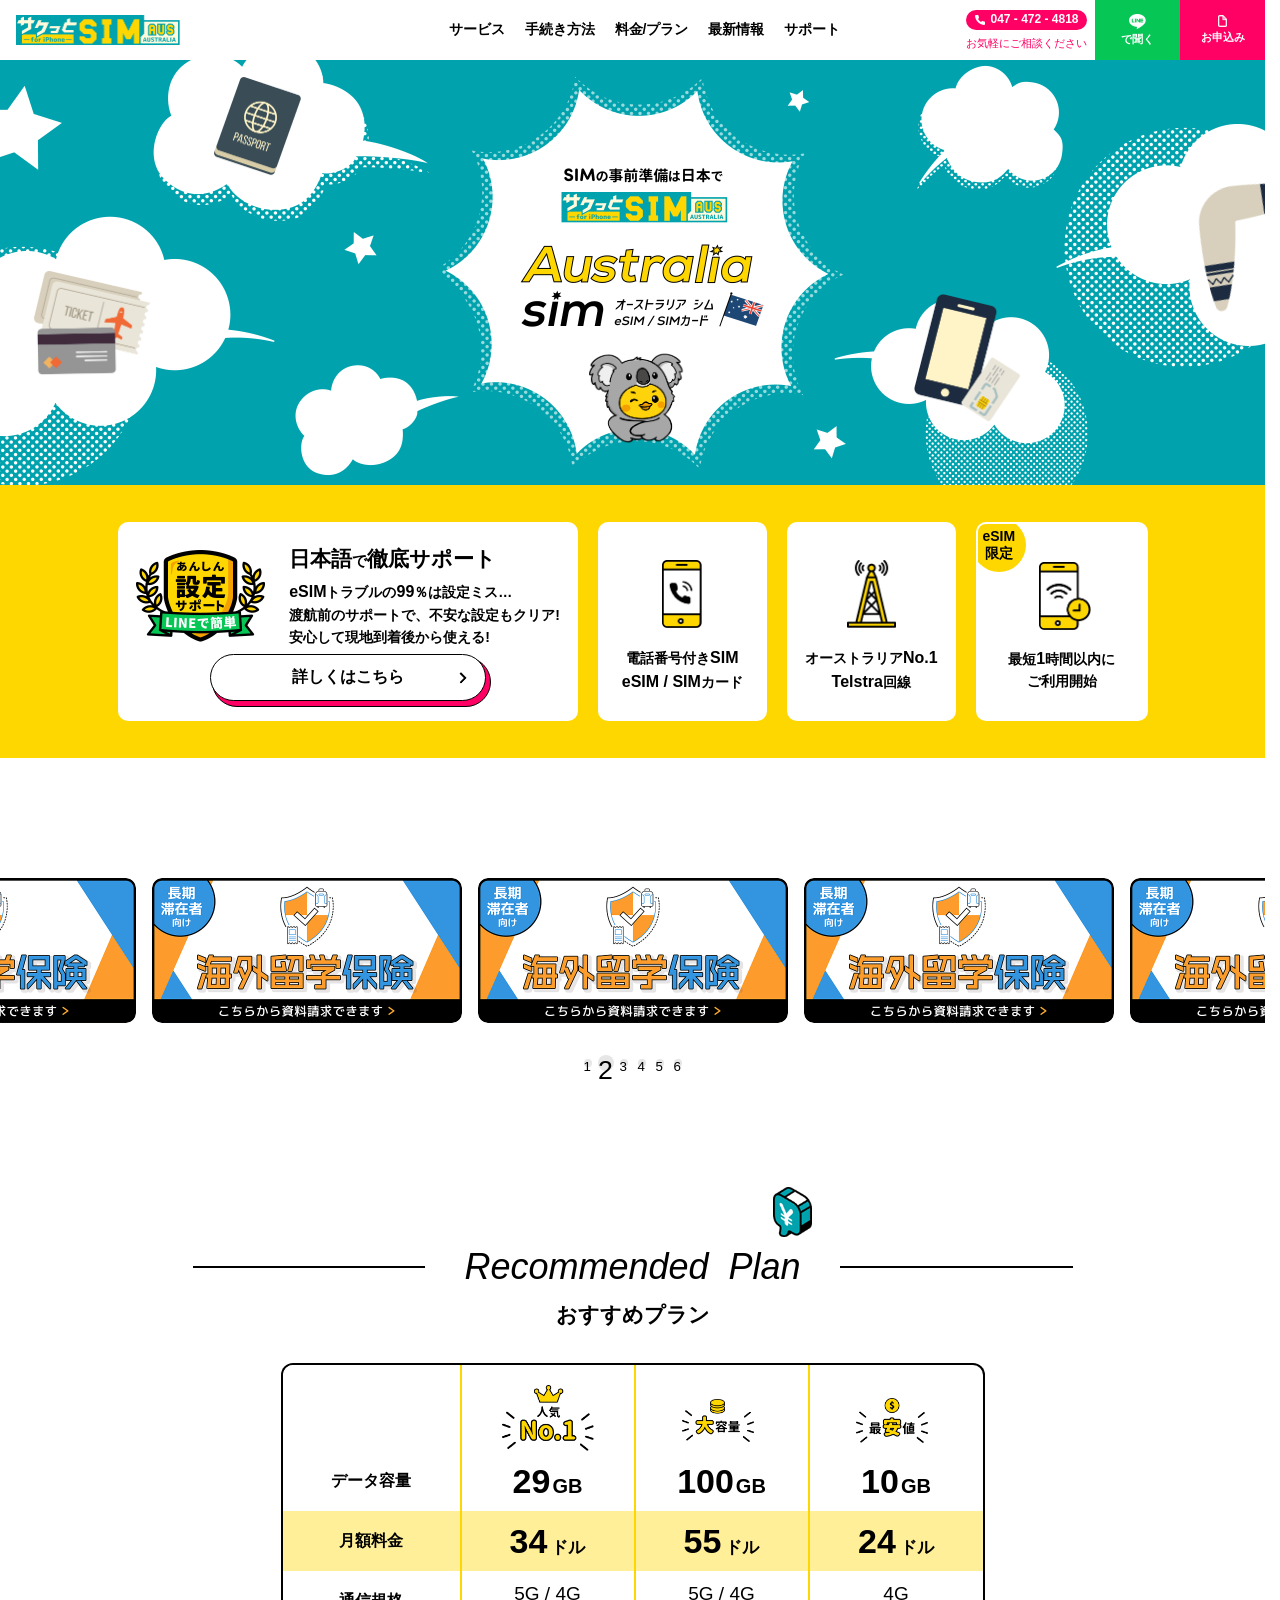
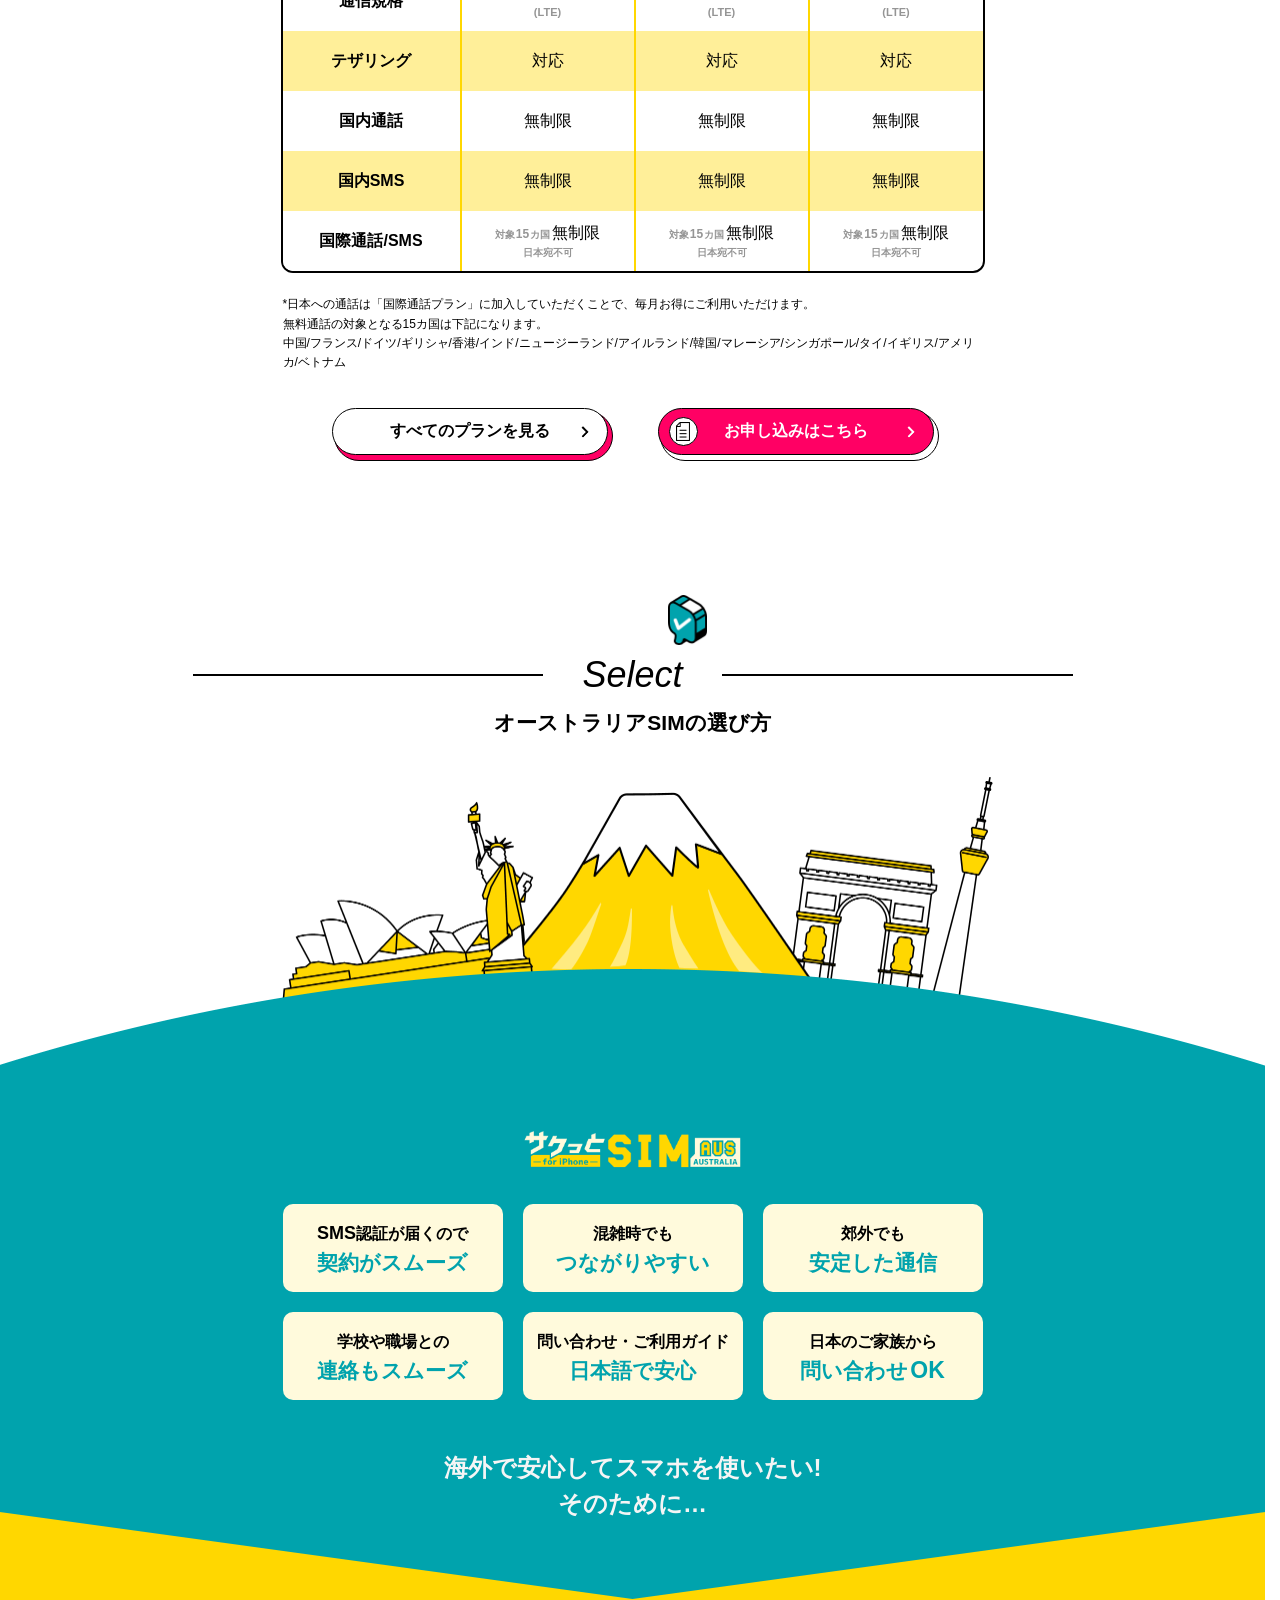
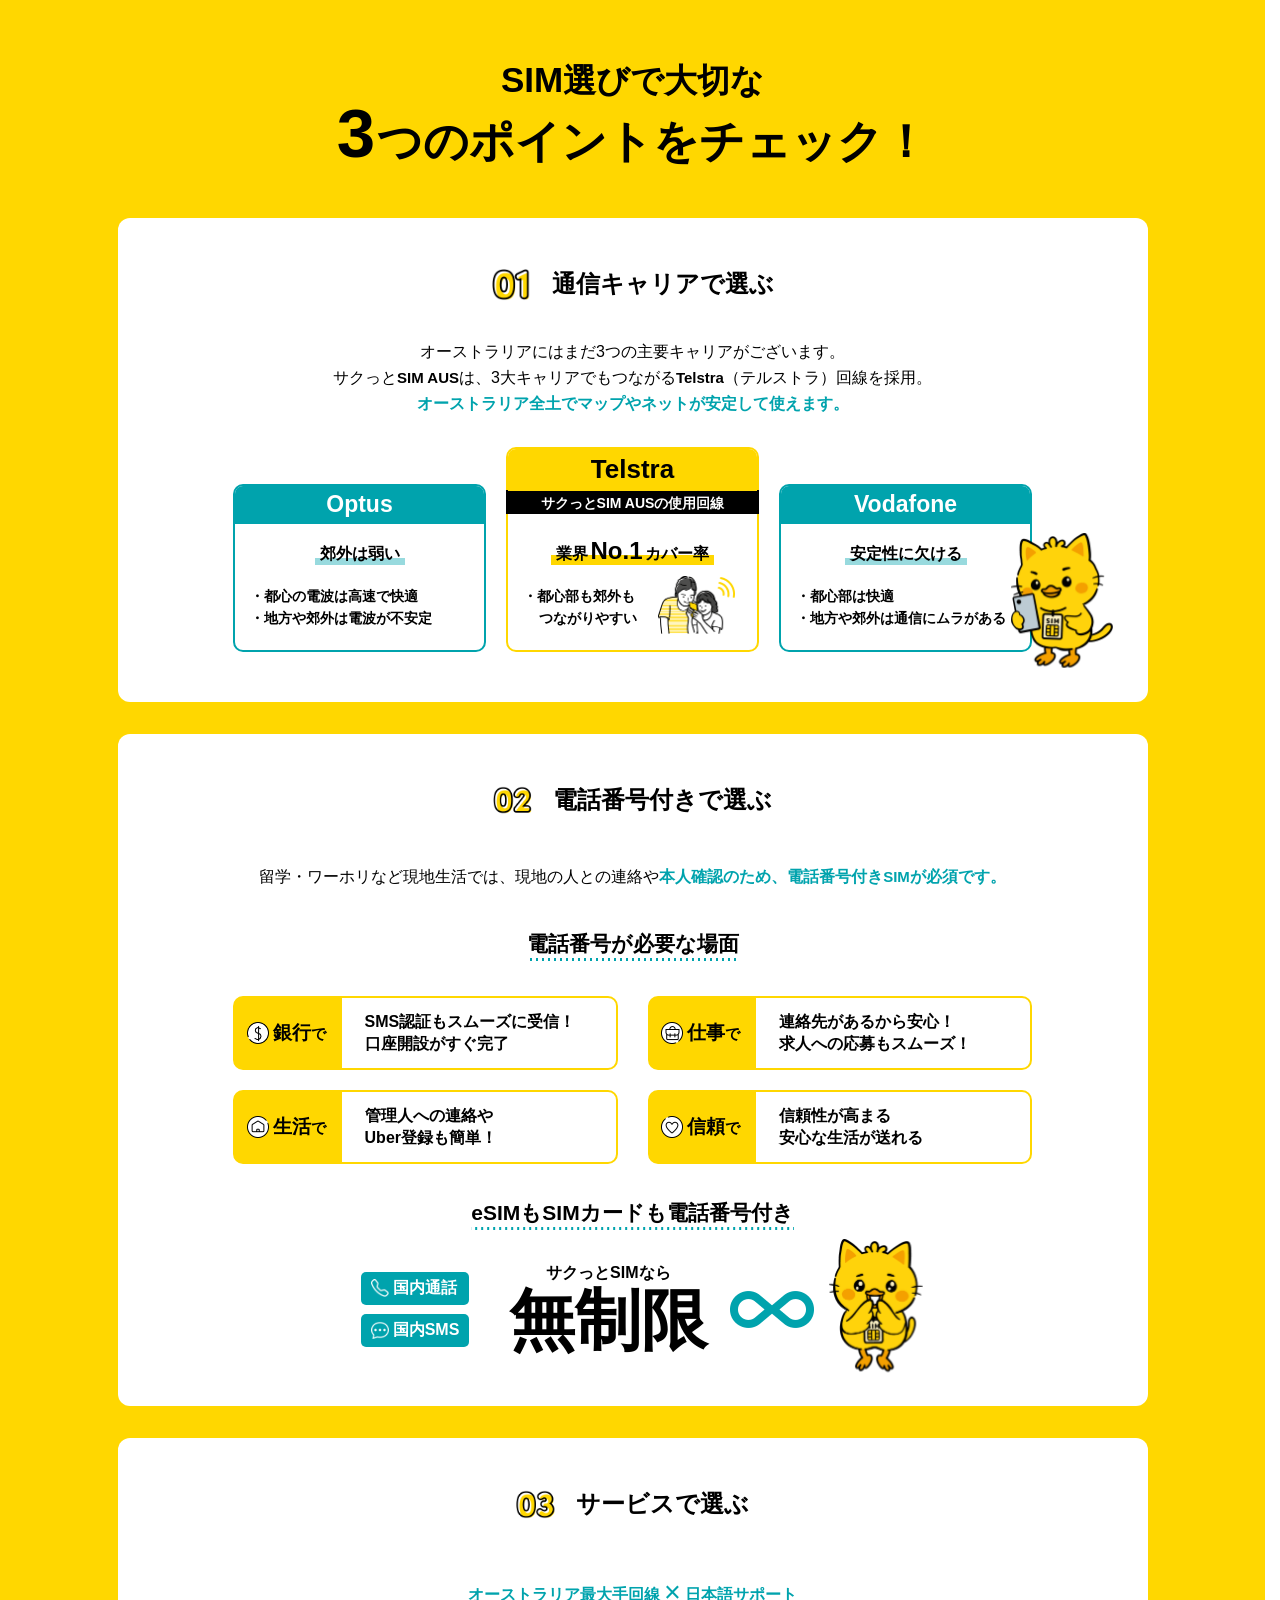
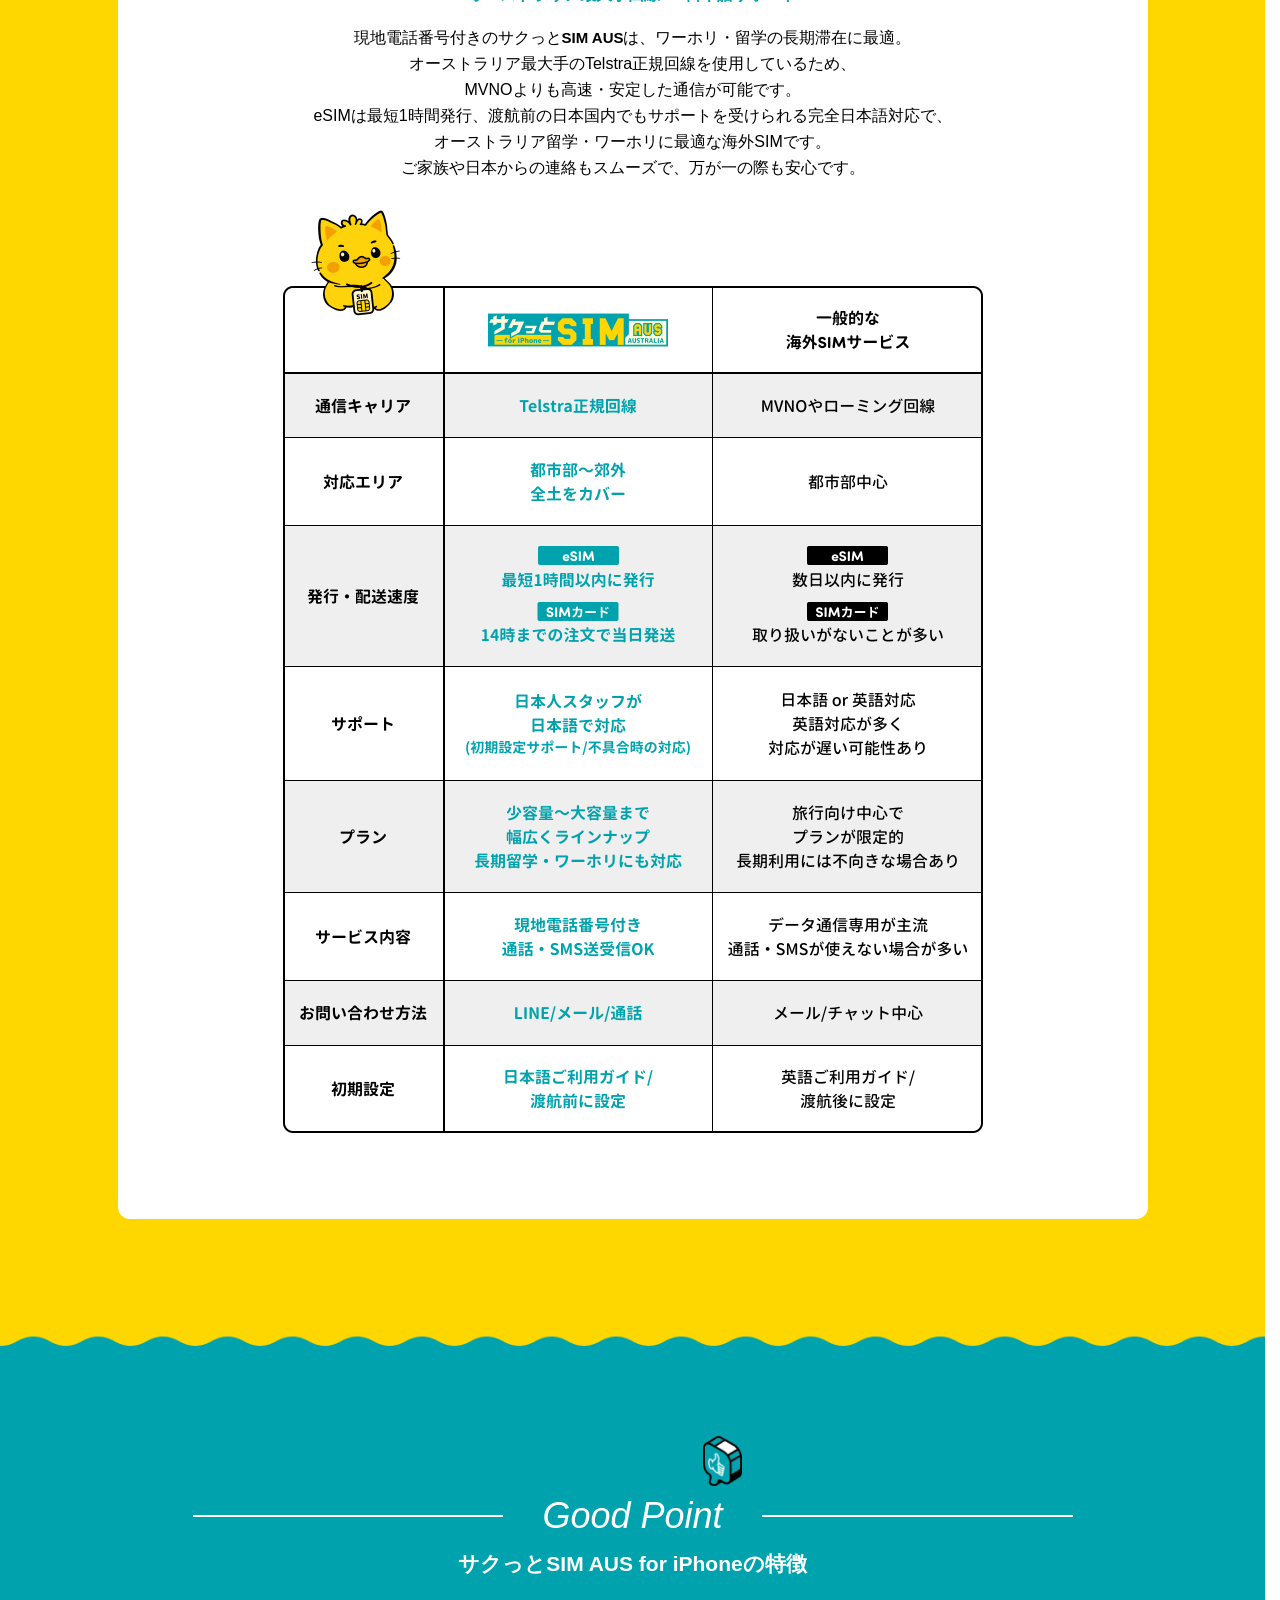
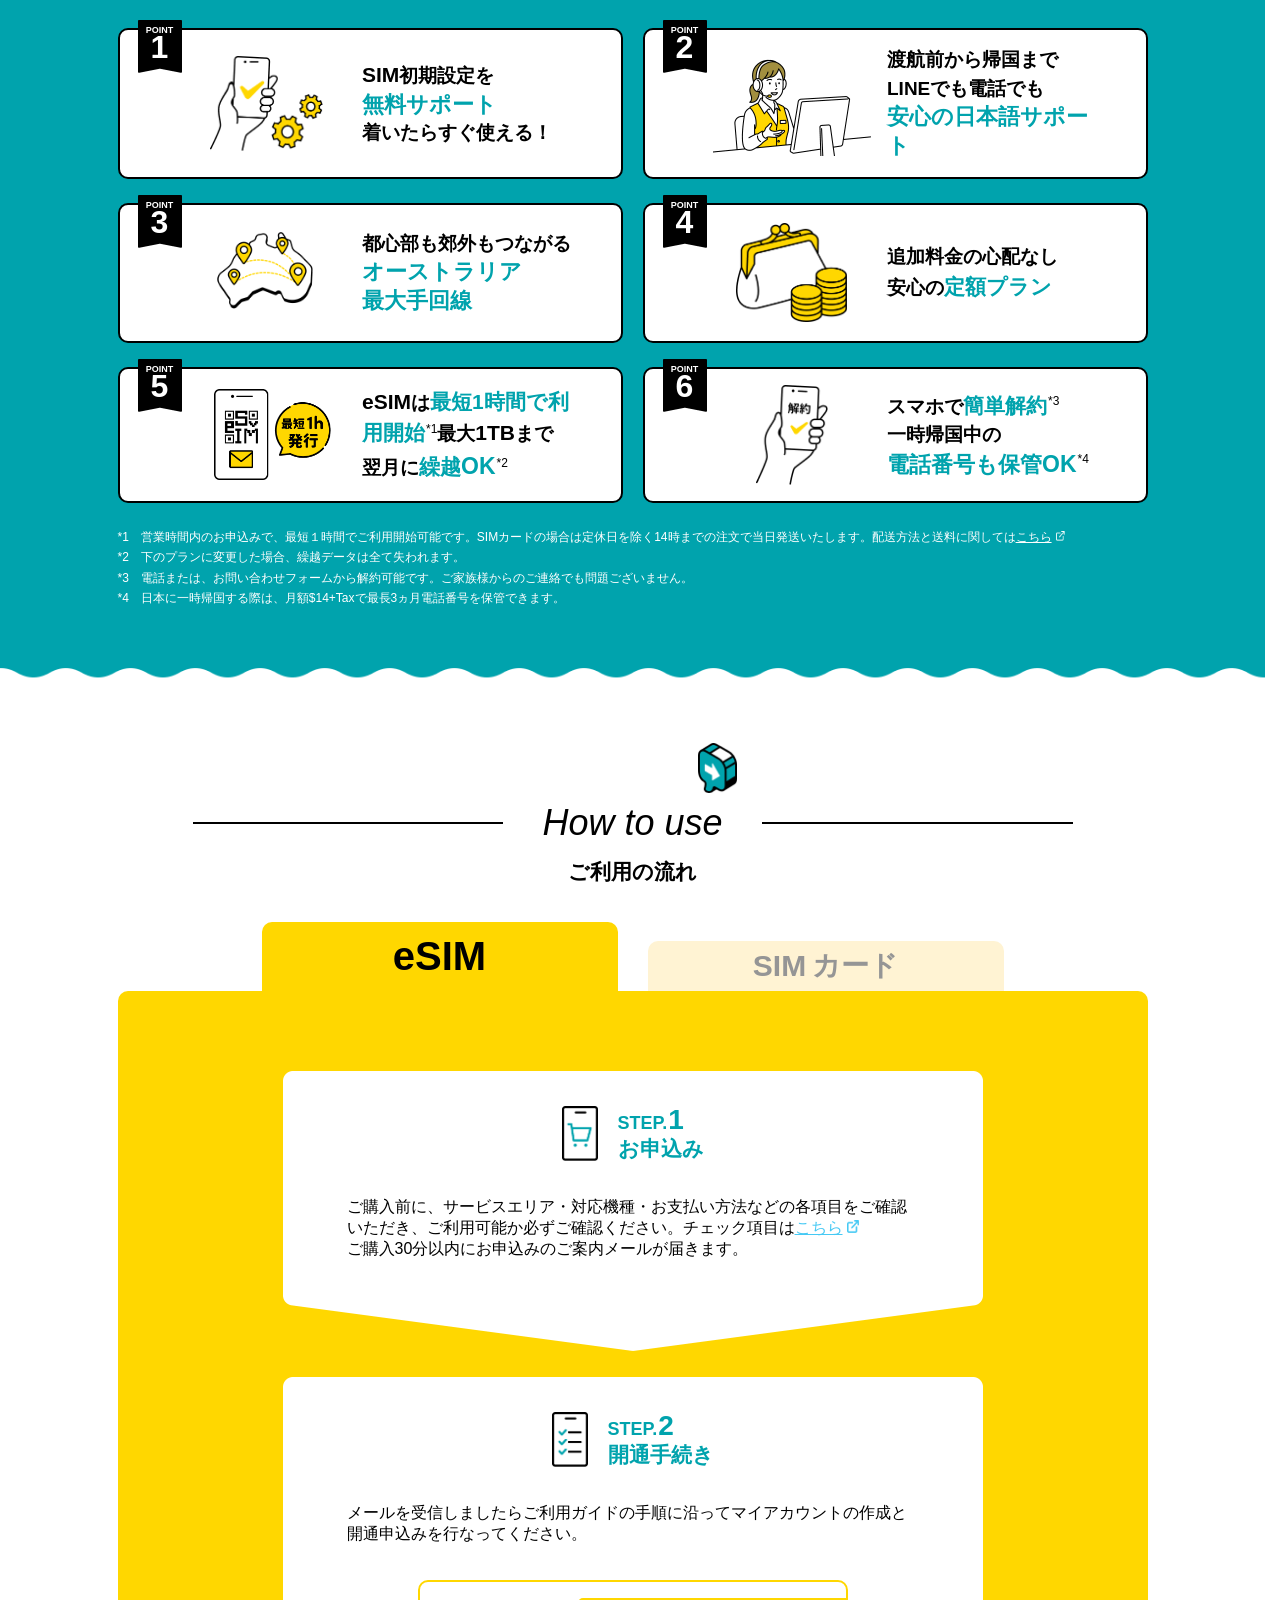
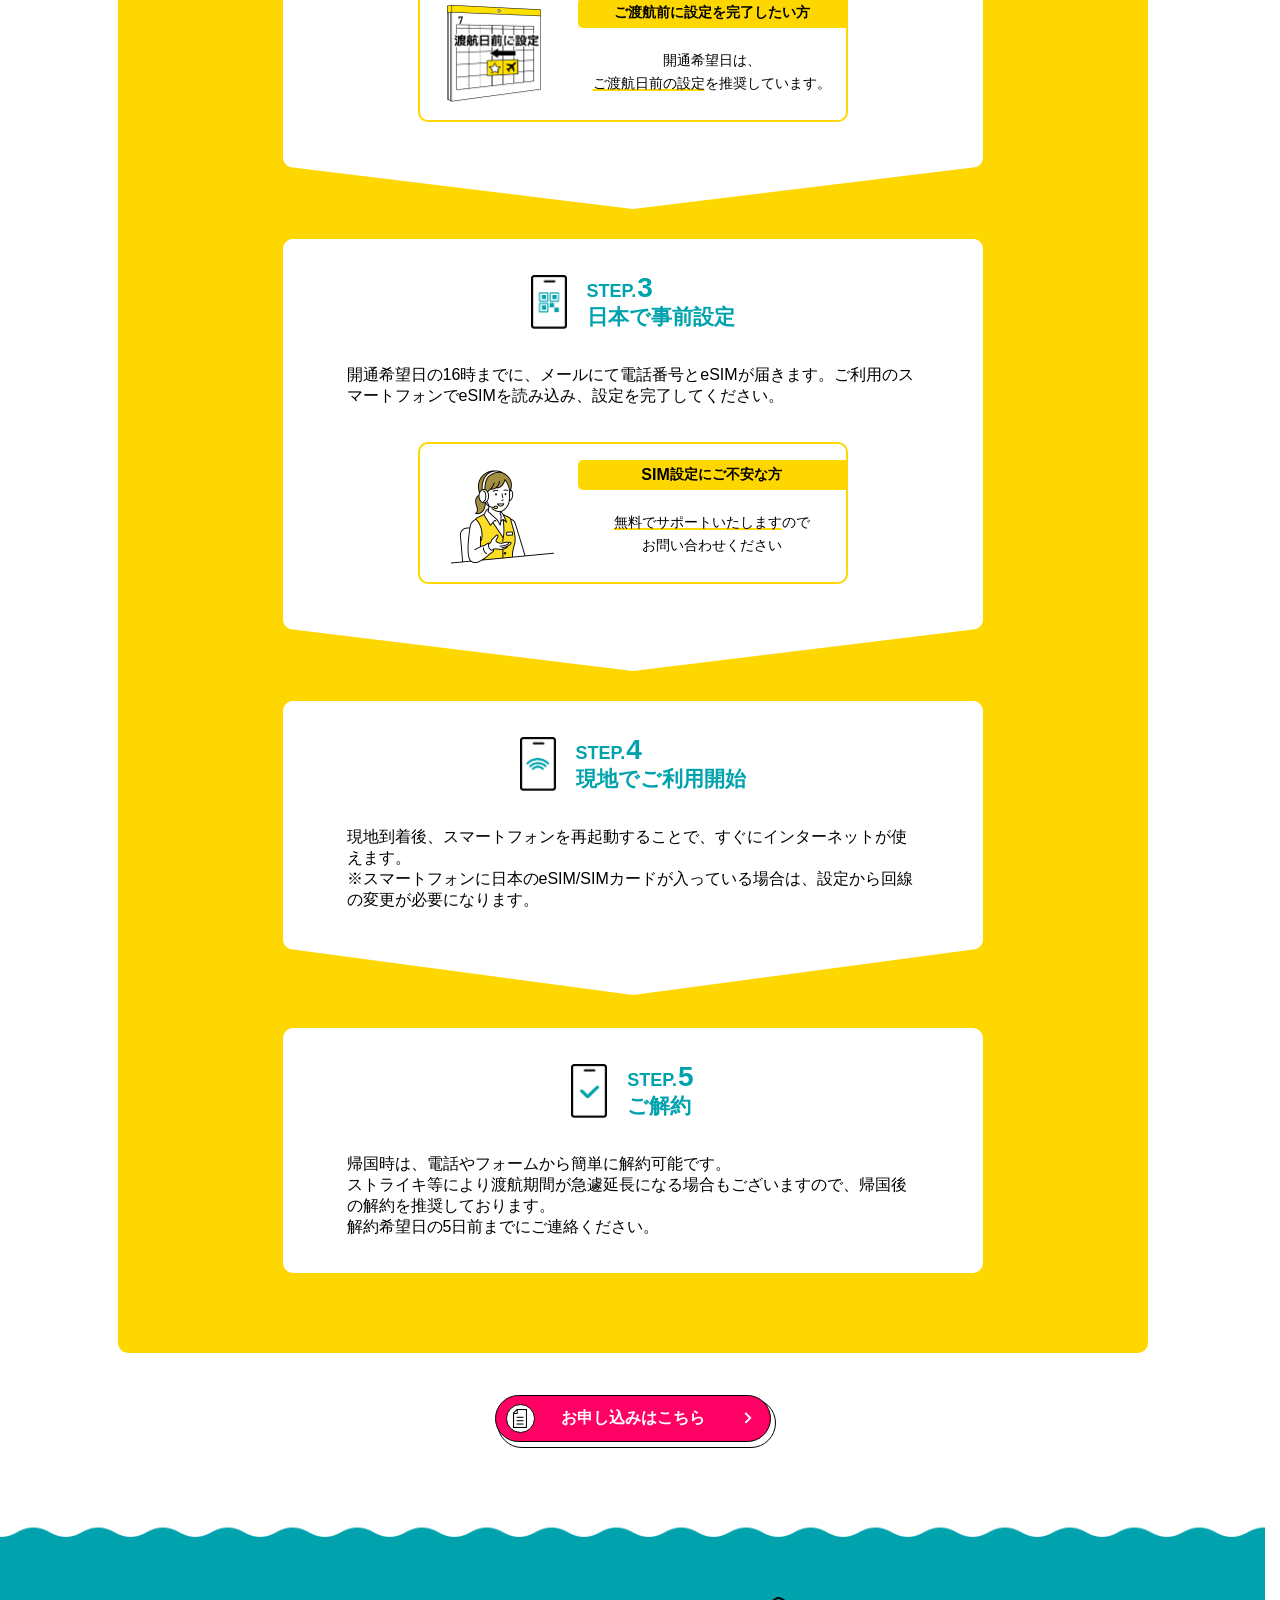
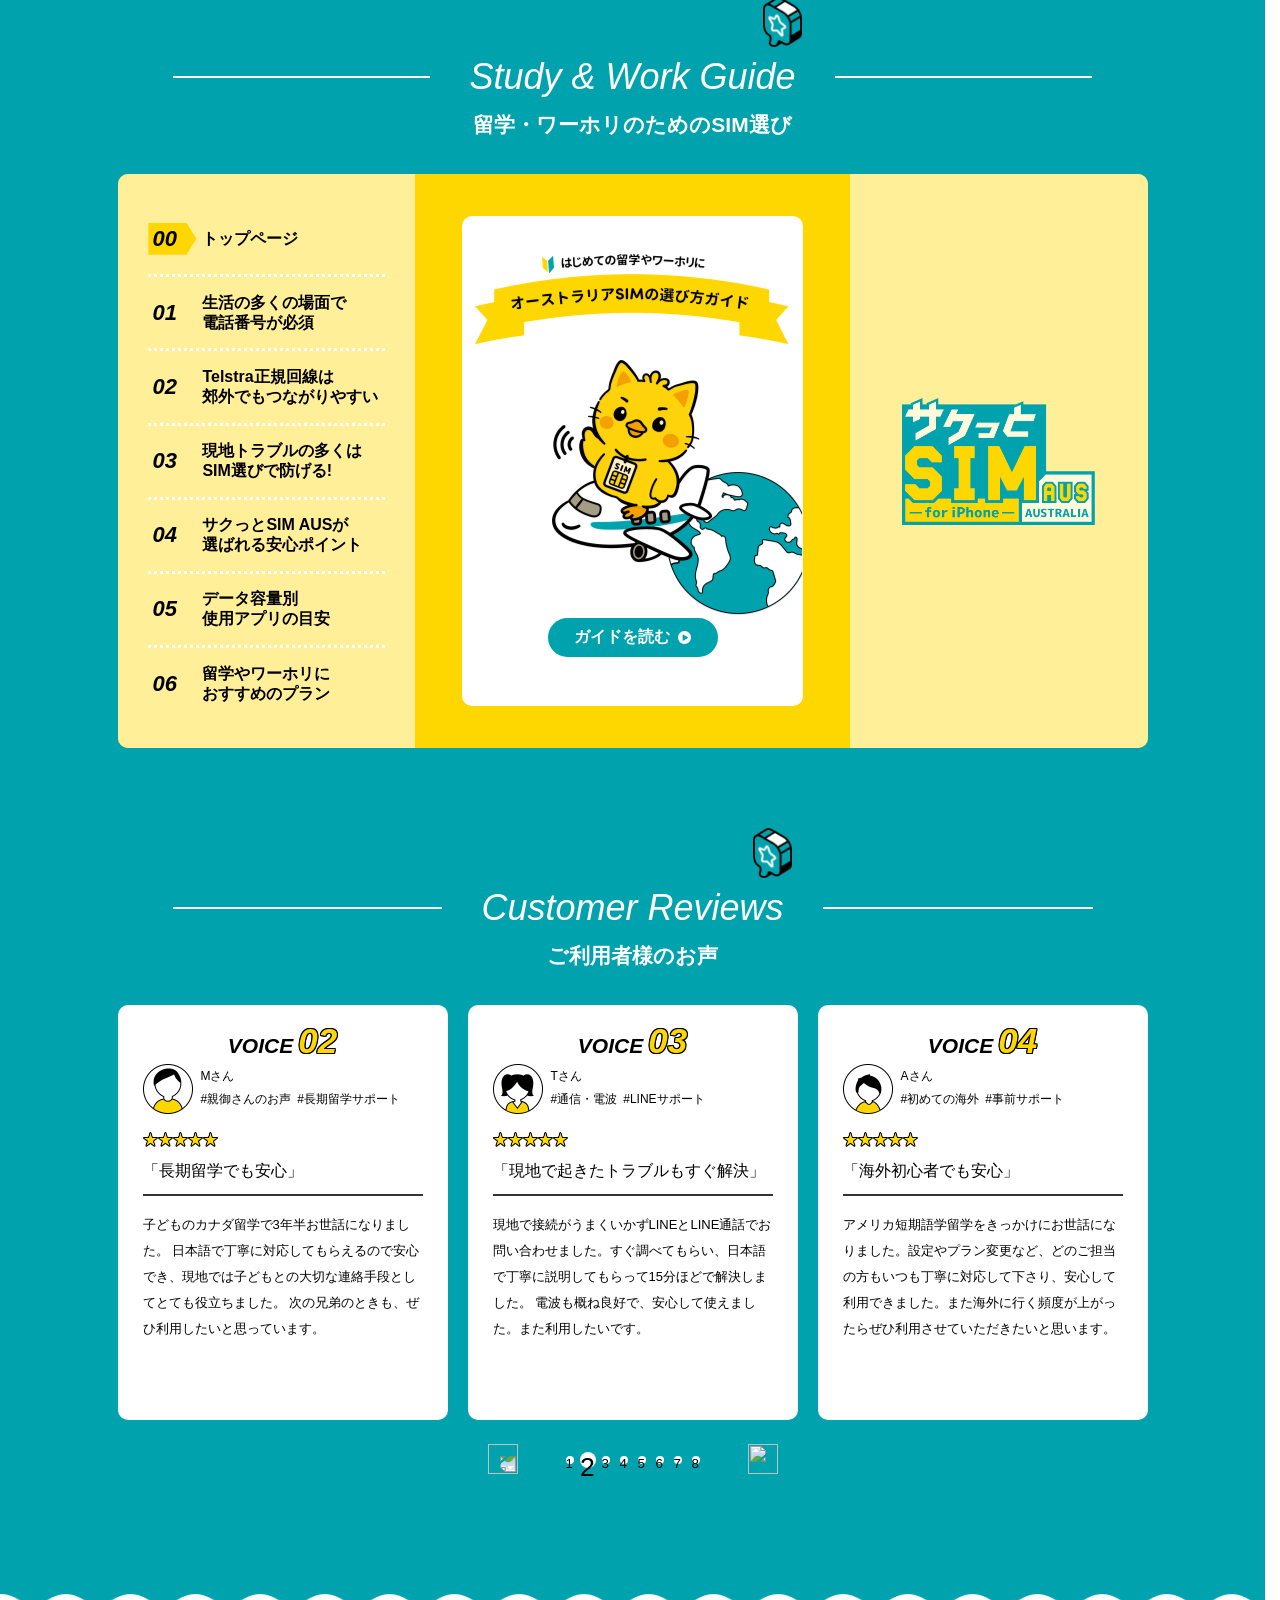
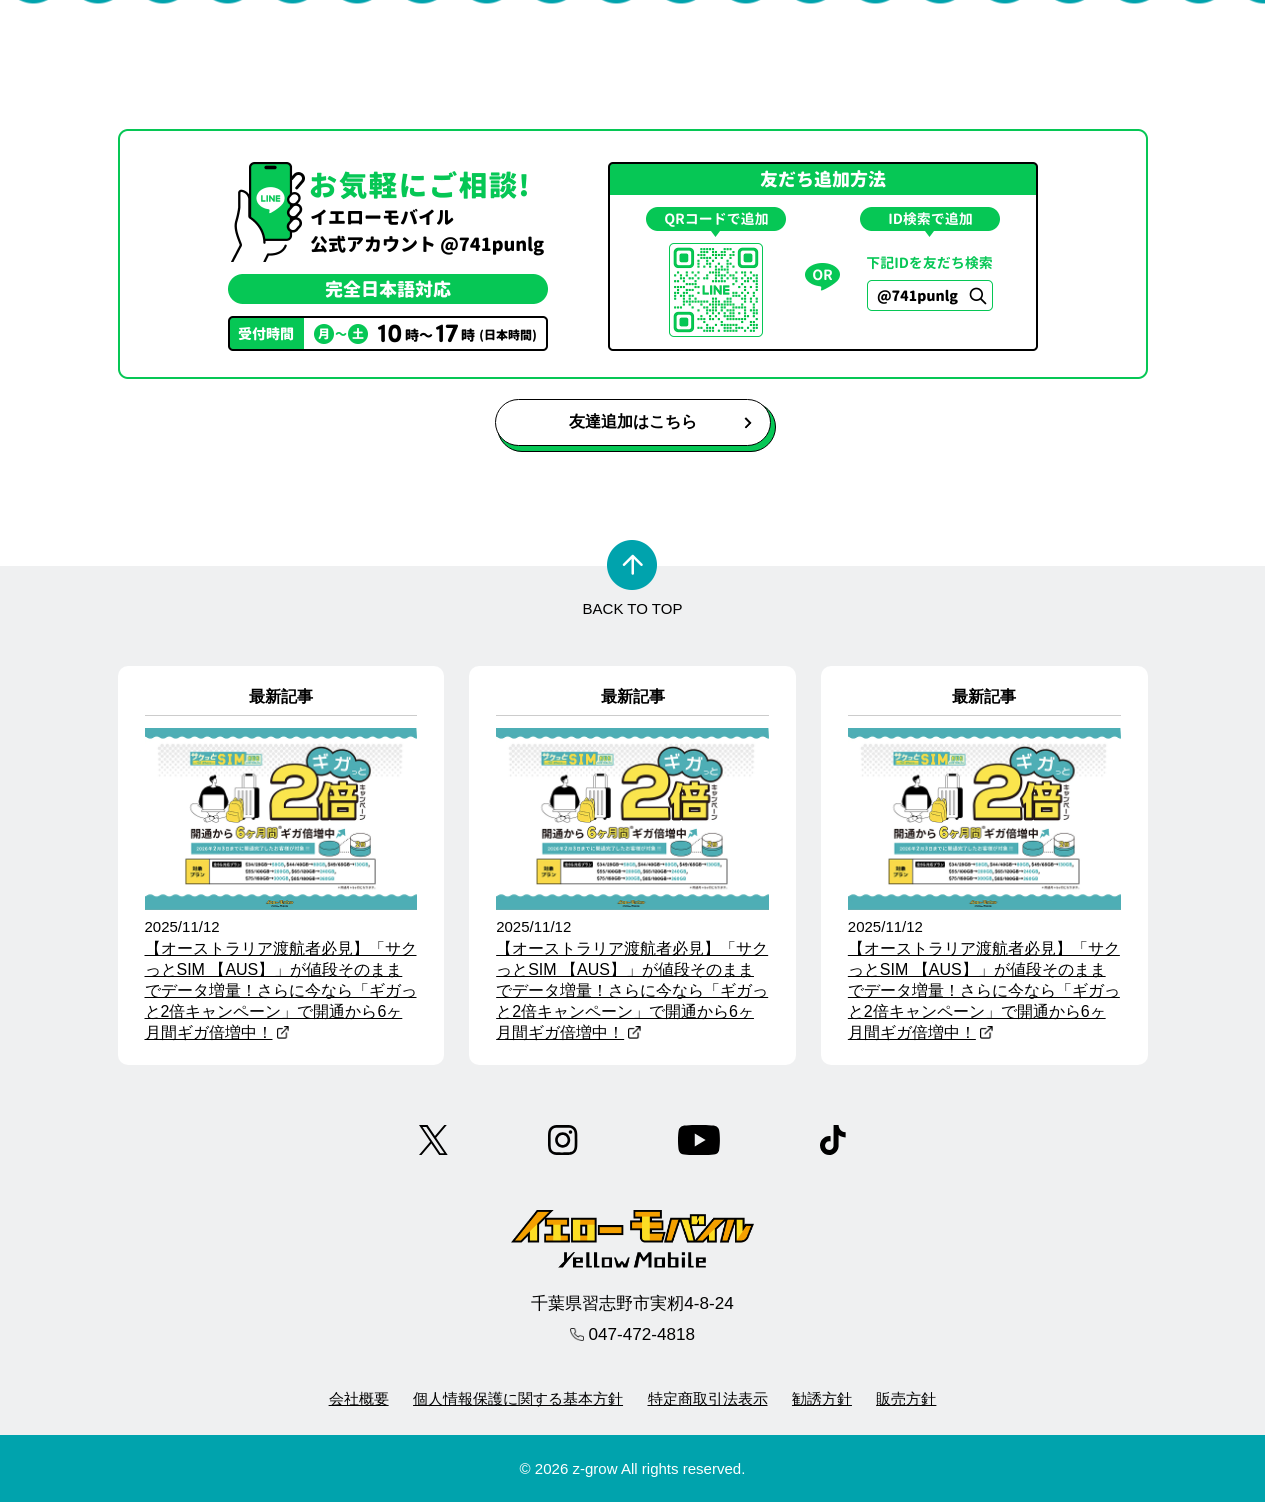
==== commit bd135cb9: "確認" ====
--- a/index.html
+++ b/index.html
@@ -549,6 +549,7 @@
     <p class="sec-jp">オーストラリア<span class="en">SIM</span>の選び方</p>
   </div>
   </div>
+  <div class="buildingsimg"></div>
   <div class="select-visual">
     <img class="simkichiwalk" src="img/select/SIMkichi.png">
       <div class="d-content-wrap">
@@ -1286,12 +1287,12 @@
                 <div class="num">05</div>
                 <div class="title">データ容量別<br>使用アプリの目安</div>
               </div>
-              <img class="page1-img" src="img/sec-top-h/page5-img.png">
+              <img class="page1-img page5-img" src="img/sec-top-h/page5-img.png">
               <div class="bubble">
                 <img src="img/sec-top-h/29gb.png">
                 <img src="img/sec-top-h/100gb.png">
               </div>
-              <div class="graph-wrap">
+              <div class="graph-wrap firstgraph">
                 <img class="media1" src="img/sec-top-h/media1.png">
                 <div class="graph">
                   <div>約<span class="num">30</span>時間</div>
--- a/css/style.css
+++ b/css/style.css
@@ -2053,6 +2053,7 @@
   background-position: center;
   background-repeat: no-repeat;
   background-size: auto 425px;
+  background-color: var(--teal);
   position: relative;
   overflow: hidden;
   padding: 0;
@@ -2077,7 +2078,7 @@
   position: absolute;
   top: 277px;
   left: 50%;
-  margin-left: 14px;
+  margin-left: 7px;
   width: 125px;
   height: 109px;
   background-image: url("../img/hero/character.png");
@@ -2240,8 +2241,8 @@
   100% {
     left: 50%;
     top: 50%;
-    margin-left: -387px;
-    margin-top: 17px;
+    margin-left: -420px;
+    margin-top: 16px;
     opacity: 1;
   }
 }
@@ -2256,8 +2257,8 @@
   100% {
     left: 50%;
     top: 50%;
-    margin-left: -387px;
-    margin-top: 17px;
+    margin-left: -420px;
+    margin-top: 16px;
     opacity: 1;
   }
 }
@@ -2298,7 +2299,7 @@
     right: 50%;
     top: 50%;
     margin-right: -390px;
-    margin-top: 244px;
+    margin-top: 234px;
     opacity: 1;
   }
 }
@@ -2314,7 +2315,7 @@
     right: 50%;
     top: 50%;
     margin-right: -390px;
-    margin-top: 244px;
+    margin-top: 234px;
     opacity: 1;
   }
 }
@@ -2354,8 +2355,8 @@
   100% {
     left: 50%;
     top: 50%;
-    margin-left: -620px;
-    margin-top: 240px;
+    margin-left: -610px;
+    margin-top: 210px;
     opacity: 1;
   }
 }
@@ -2370,8 +2371,8 @@
   100% {
     left: 50%;
     top: 50%;
-    margin-left: -620px;
-    margin-top: 240px;
+    margin-left: -610px;
+    margin-top: 210px;
     opacity: 1;
   }
 }
@@ -2387,8 +2388,8 @@
   100% {
     right: 50%;
     top: 50%;
-    margin-right: -700px;
-    margin-top: 140px;
+    margin-right: -690px;
+    margin-top: 120px;
     opacity: 1;
     rotate: -15deg;
   }
@@ -2404,8 +2405,8 @@
   100% {
     right: 50%;
     top: 50%;
-    margin-right: -700px;
-    margin-top: 140px;
+    margin-right: -690px;
+    margin-top: 120px;
     opacity: 1;
     rotate: -15deg;
   }
@@ -3199,7 +3200,7 @@
 @-webkit-keyframes walkDiagonal {
   0% {
     /* 【スタート：右上奥】 */
-    top: 80px;
+    top: -110px;
     left: calc(50% + 100px);
     -webkit-transform: scale(0.5) rotate(0deg);
             transform: scale(0.5) rotate(0deg);
@@ -3210,19 +3211,19 @@
   }
   /* --- 💡 左右の揺れ（rotate）を強め、上下のバウンドもはっきりさせる --- */
   22% {
-    top: 91px; /* 縦に4px進みつつ、3px上にピョコッと跳ねる */
+    top: -99px; /* 縦に4px進みつつ、3px上にピョコッと跳ねる */
     left: calc(50% + 94px); /* 横に6px左へ進む */
     -webkit-transform: scale(0.7) rotate(6deg);
             transform: scale(0.7) rotate(6deg); /* 💡 右に強めに傾く */
   }
   45% {
-    top: 108px; /* 縦に8px進む（着地） */
+    top: -82px; /* 縦に8px進む（着地） */
     right: 22px; /* 横に12px左へ進む */
     -webkit-transform: scale(0.78) rotate(-6deg);
             transform: scale(0.78) rotate(-6deg); /* 💡 左に強めに傾く */
   }
   67% {
-    top: 109px; /* 縦に12px進みつつ、3px上にピョコッと跳ねる */
+    top: -81px; /* 縦に12px進みつつ、3px上にピョコッと跳ねる */
     right: 28px; /* 横に18px左へ進む */
     -webkit-transform: scale(0.9) rotate(6deg);
             transform: scale(0.9) rotate(6deg); /* 💡 再び右に強めに傾く */
@@ -3230,7 +3231,7 @@
   90% {
     /* 【ゴール：左下手前】
        初期位置から「下へ15px」「左へ25px」移動（斜め約29pxの移動） */
-    top: 130px;
+    top: -60px;
     left: calc(50% + 60px);
     -webkit-transform: scale(1) rotate(0deg);
             transform: scale(1) rotate(0deg); /* 最後は正面に戻る */
@@ -3239,7 +3240,7 @@
   100% {
     /* 【ゴール：左下手前】
        初期位置から「下へ15px」「左へ25px」移動（斜め約29pxの移動） */
-    top: 130px;
+    top: -60px;
     left: calc(50% + 60px);
     -webkit-transform: scale(1) rotate(0deg);
             transform: scale(1) rotate(0deg); /* 最後は正面に戻る */
@@ -3250,7 +3251,7 @@
 @keyframes walkDiagonal {
   0% {
     /* 【スタート：右上奥】 */
-    top: 80px;
+    top: -110px;
     left: calc(50% + 100px);
     -webkit-transform: scale(0.5) rotate(0deg);
             transform: scale(0.5) rotate(0deg);
@@ -3261,19 +3262,19 @@
   }
   /* --- 💡 左右の揺れ（rotate）を強め、上下のバウンドもはっきりさせる --- */
   22% {
-    top: 91px; /* 縦に4px進みつつ、3px上にピョコッと跳ねる */
+    top: -99px; /* 縦に4px進みつつ、3px上にピョコッと跳ねる */
     left: calc(50% + 94px); /* 横に6px左へ進む */
     -webkit-transform: scale(0.7) rotate(6deg);
             transform: scale(0.7) rotate(6deg); /* 💡 右に強めに傾く */
   }
   45% {
-    top: 108px; /* 縦に8px進む（着地） */
+    top: -82px; /* 縦に8px進む（着地） */
     right: 22px; /* 横に12px左へ進む */
     -webkit-transform: scale(0.78) rotate(-6deg);
             transform: scale(0.78) rotate(-6deg); /* 💡 左に強めに傾く */
   }
   67% {
-    top: 109px; /* 縦に12px進みつつ、3px上にピョコッと跳ねる */
+    top: -81px; /* 縦に12px進みつつ、3px上にピョコッと跳ねる */
     right: 28px; /* 横に18px左へ進む */
     -webkit-transform: scale(0.9) rotate(6deg);
             transform: scale(0.9) rotate(6deg); /* 💡 再び右に強めに傾く */
@@ -3281,7 +3282,7 @@
   90% {
     /* 【ゴール：左下手前】
        初期位置から「下へ15px」「左へ25px」移動（斜め約29pxの移動） */
-    top: 130px;
+    top: -60px;
     left: calc(50% + 60px);
     -webkit-transform: scale(1) rotate(0deg);
             transform: scale(1) rotate(0deg); /* 最後は正面に戻る */
@@ -3290,7 +3291,7 @@
   100% {
     /* 【ゴール：左下手前】
        初期位置から「下へ15px」「左へ25px」移動（斜め約29pxの移動） */
-    top: 130px;
+    top: -60px;
     left: calc(50% + 60px);
     -webkit-transform: scale(1) rotate(0deg);
             transform: scale(1) rotate(0deg); /* 最後は正面に戻る */
@@ -3371,12 +3372,27 @@
     opacity: 1;
   }
 }
+.buildingsimg {
+  position: relative;
+  height: 270px;
+  margin: 40px 0 0 30px;
+  background-image: url("../img/select/scene_buildings.png");
+  background-size: 733px 270px;
+  background-repeat: no-repeat;
+  background-position: center;
+}
+@media (max-width: 768px) {
+  .buildingsimg {
+    display: none;
+  }
+}
+
 .select-visual {
   position: relative;
-  height: 817px;
-  margin-top: 40px;
-  background-image: url("../img/select/scene.png");
-  background-size: 1920px 817px;
+  height: 630px;
+  margin-top: -78px;
+  background-image: url("../img/select/scene_ground.png");
+  background-size: 1920px 630px;
   background-repeat: no-repeat;
   background-position: center;
 }
@@ -3385,6 +3401,13 @@
     background-image: url("../img/select/scene_sp.png");
     height: 539px;
     background-size: auto 539px;
+    margin-top: 40px;
+  }
+}
+@media (min-width: 1920px) {
+  .select-visual {
+    background-image: url("../img/select/scene_ground.png");
+    background-size: 100% 630px;
   }
 }
 
@@ -3395,7 +3418,7 @@
 }
 
 .d-content-wrap {
-  padding-top: 340px;
+  padding-top: 160px;
 }
 @media (max-width: 768px) {
   .d-content-wrap {
@@ -4365,18 +4388,18 @@
 }
 
 .sec-top-f-wave-top {
-  background: url("../img/sec-top-f/wave-top.png");
-  background-size: 1920px 75px;
-  background-repeat: no-repeat;
+  background: url("../img/sec-top-f/wave-top-re.png");
+  background-size: auto 75px;
+  background-repeat: repeat;
   background-position: center;
 }
 
 .sec-top-f-wave-bottom {
   background: url("../img/sec-top-f/wave.png");
-  background-size: 1920px 75px;
+  background-size: auto 75px;
   -webkit-transform: scaleY(-1);
           transform: scaleY(-1);
-  background-repeat: no-repeat;
+  background-repeat: repeat;
   background-position: center;
 }
 
@@ -4566,8 +4589,8 @@
 }
 @media (max-width: 768px) {
   .good-point-card:nth-of-type(3) .gp-illust {
-    width: 81px;
-    margin: 0 11px 0 10px;
+    width: 76px;
+    margin: 0 13px 0 13px;
   }
 }
 .good-point-card:nth-of-type(4) .gp-illust {
@@ -4600,8 +4623,8 @@
 }
 @media (max-width: 768px) {
   .good-point-card:nth-of-type(5) .gp-illust {
-    width: 94px;
-    margin: 0 0 0 8px;
+    width: 84px;
+    margin: 0 2px 0 16px;
   }
 }
 .good-point-card:nth-of-type(6) .gp-illust {
@@ -4774,11 +4797,17 @@
   .gp-text .gp-text-sub .en {
     font-size: 13px;
   }
+  .gp-text .gp-text-sub sup {
+    vertical-align: baseline !important;
+  }
   .gp-text .gp-text-hl {
     font-size: 16px;
   }
   .gp-text .gp-text-hl .en {
     font-size: 18px;
+  }
+  .gp-text .gp-text-hl sup {
+    vertical-align: baseline !important;
   }
   .gp-text .gp-text-hl.gp-text-hl-inline {
     font-size: 14px;
@@ -5591,18 +5620,18 @@
 .sec-top-h-wave-top {
   height: 75px;
   background: url("../img/sec-top-f/wave.png");
-  background-size: 1920px 75px;
-  background-repeat: no-repeat;
+  background-size: auto 75px;
+  background-repeat: repeat;
   background-position: center;
 }
 
 .sec-top-h-wave-bottom {
   height: 75px;
   background: url("../img/sec-top-f/wave.png");
-  background-size: 1920px 75px;
+  background-size: auto 75px;
   -webkit-transform: scaleY(-1);
           transform: scaleY(-1);
-  background-repeat: no-repeat;
+  background-repeat: repeat;
   background-position: center;
 }
 
@@ -5907,6 +5936,9 @@
   height: auto;
   margin: 0 auto;
 }
+.h-page .content-wrap .page5-img {
+  margin: 0 auto 6%;
+}
 .h-page .content-wrap .big-read {
   padding: 14% 0;
 }
@@ -6037,7 +6069,11 @@
   text-align: left;
 }
 .h-page .content-wrap .bubble {
-  padding: 12% 0 8%;
+  position: sticky;
+  top: 0;
+  background-color: #fff;
+  z-index: 5;
+  padding: 6% 0 4%;
   display: -webkit-box;
   display: -ms-flexbox;
   display: flex;
@@ -6050,10 +6086,10 @@
   width: 20%;
 }
 .h-page .content-wrap .graph-wrap {
-  padding-bottom: 10%;
-}
-.h-page .content-wrap .graph-wrap:last-child {
-  padding-bottom: 0%;
+  padding-top: 10%;
+}
+.h-page .content-wrap .graph-wrap.firstgraph {
+  padding-top: 4%;
 }
 .h-page .content-wrap .graph-wrap img {
   margin: 0 auto;
@@ -6492,6 +6528,12 @@
     padding-bottom: 0px;
   }
 }
+@media (max-width: 370px) {
+  .f-slider-wrap {
+    width: 310px;
+    padding-bottom: 0px;
+  }
+}
 
 .f-slider {
   position: relative;
@@ -6612,6 +6654,11 @@
   font-size: 13px;
   font-weight: 400;
   line-height: 2;
+}
+@media (max-width: 370px) {
+  .f-slider .slide, .f-slider .slick-slide {
+    width: 310px;
+  }
 }
 @media (max-width: 768px) {
   .f-slider .slick-dotted.slick-slider {
@@ -7955,7 +8002,6 @@
 }
 .p-short__banner {
   width: 100%;
-  margin-top: 40px;
 }
 @media (max-width: 768px) {
   .p-short__banner {
@@ -7964,12 +8010,88 @@
 }
 .p-short__banner_sp {
   width: 100%;
-  margin-top: 35px;
   display: none;
 }
 @media (max-width: 768px) {
   .p-short__banner_sp {
     display: block;
+  }
+}
+.p-short .banner_title {
+  display: -webkit-box;
+  display: -ms-flexbox;
+  display: flex;
+  -webkit-box-pack: center;
+      -ms-flex-pack: center;
+          justify-content: center;
+  gap: 10px;
+  margin: 120px 0 10px;
+}
+@media (max-width: 768px) {
+  .p-short .banner_title {
+    margin: 56px 0 10px;
+  }
+}
+.p-short .banner_title .bar {
+  font-size: 40px;
+  font-weight: 900;
+  margin-top: 10px;
+}
+@media (max-width: 768px) {
+  .p-short .banner_title .bar {
+    font-size: 50px;
+    font-weight: 400;
+    margin-top: 27px;
+  }
+}
+@media (max-width: 400px) {
+  .p-short .banner_title .bar {
+    font-size: 40px;
+    font-weight: 400;
+    margin-top: 27px;
+  }
+}
+.p-short .banner_title .bar:nth-of-type(1) {
+  -webkit-transform: scaleX(-1);
+          transform: scaleX(-1);
+}
+.p-short .banner_title .title {
+  text-align: center;
+  font-weight: 700;
+  line-height: 1.4;
+}
+@media (max-width: 400px) {
+  .p-short .banner_title .title {
+    font-size: 14px;
+  }
+}
+.p-short .banner_title .title p:nth-of-type(2) {
+  font-size: 18px;
+  font-weight: 900;
+}
+@media (max-width: 400px) {
+  .p-short .banner_title .title p:nth-of-type(2) {
+    font-size: 16px;
+  }
+}
+.p-short .banner_title .title p:nth-of-type(2) .yellowline {
+  background: -webkit-gradient(linear, left top, left bottom, color-stop(65%, transparent), color-stop(65%, var(--yellow)));
+  background: linear-gradient(transparent 65%, var(--yellow) 65%);
+}
+.p-short .banner_title .title p:nth-of-type(2) .big {
+  font-size: 21px;
+}
+@media (max-width: 400px) {
+  .p-short .banner_title .title p:nth-of-type(2) .big {
+    font-size: 18px;
+  }
+}
+.p-short .banner_title .title p:nth-of-type(2) .sp {
+  display: none;
+}
+@media (max-width: 768px) {
+  .p-short .banner_title .title p:nth-of-type(2) .sp {
+    display: inline;
   }
 }
 .p-short__note {
@@ -8601,9 +8723,6 @@
   .top_b .wrap-wide {
     max-width: 500px;
   }
-  .top_b .sec-top-f-wave-bottom {
-    margin-top: -4px;
-  }
 }
 .top_b {
   /* セクションヘッダー */
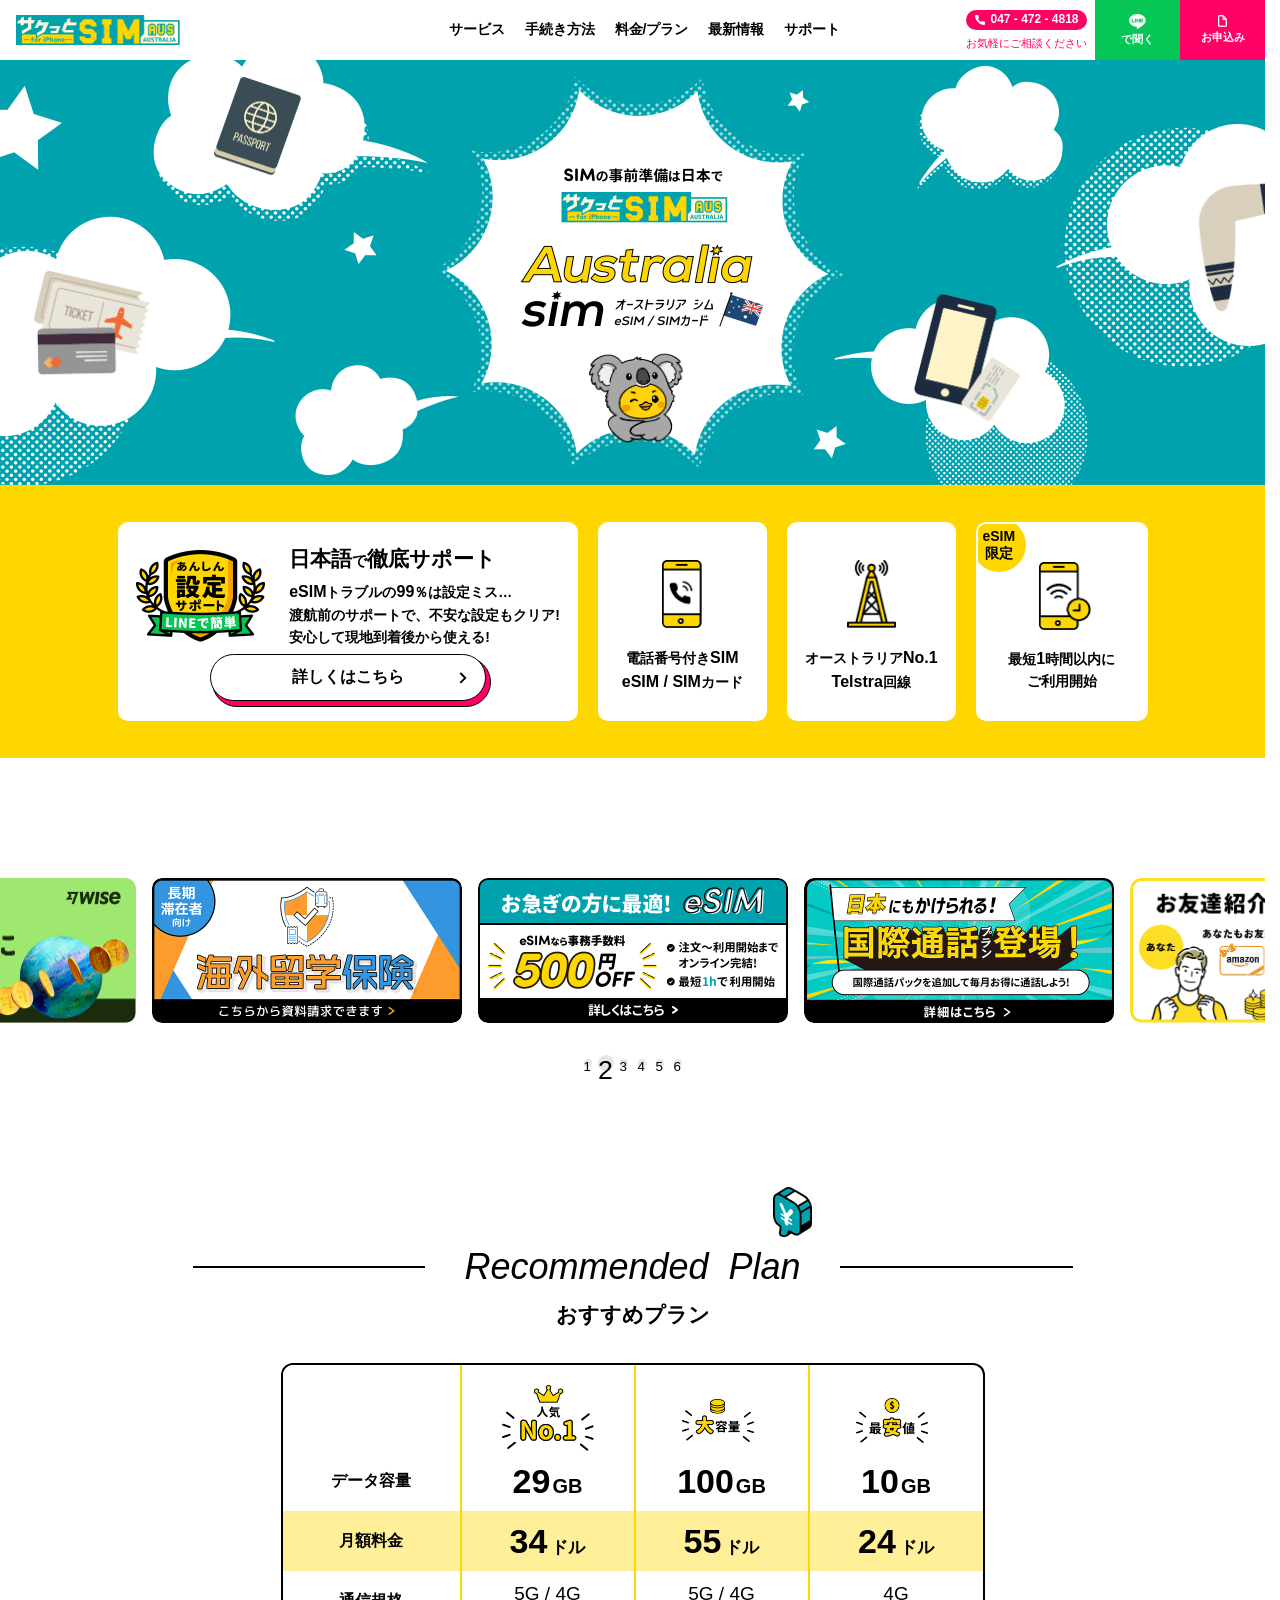
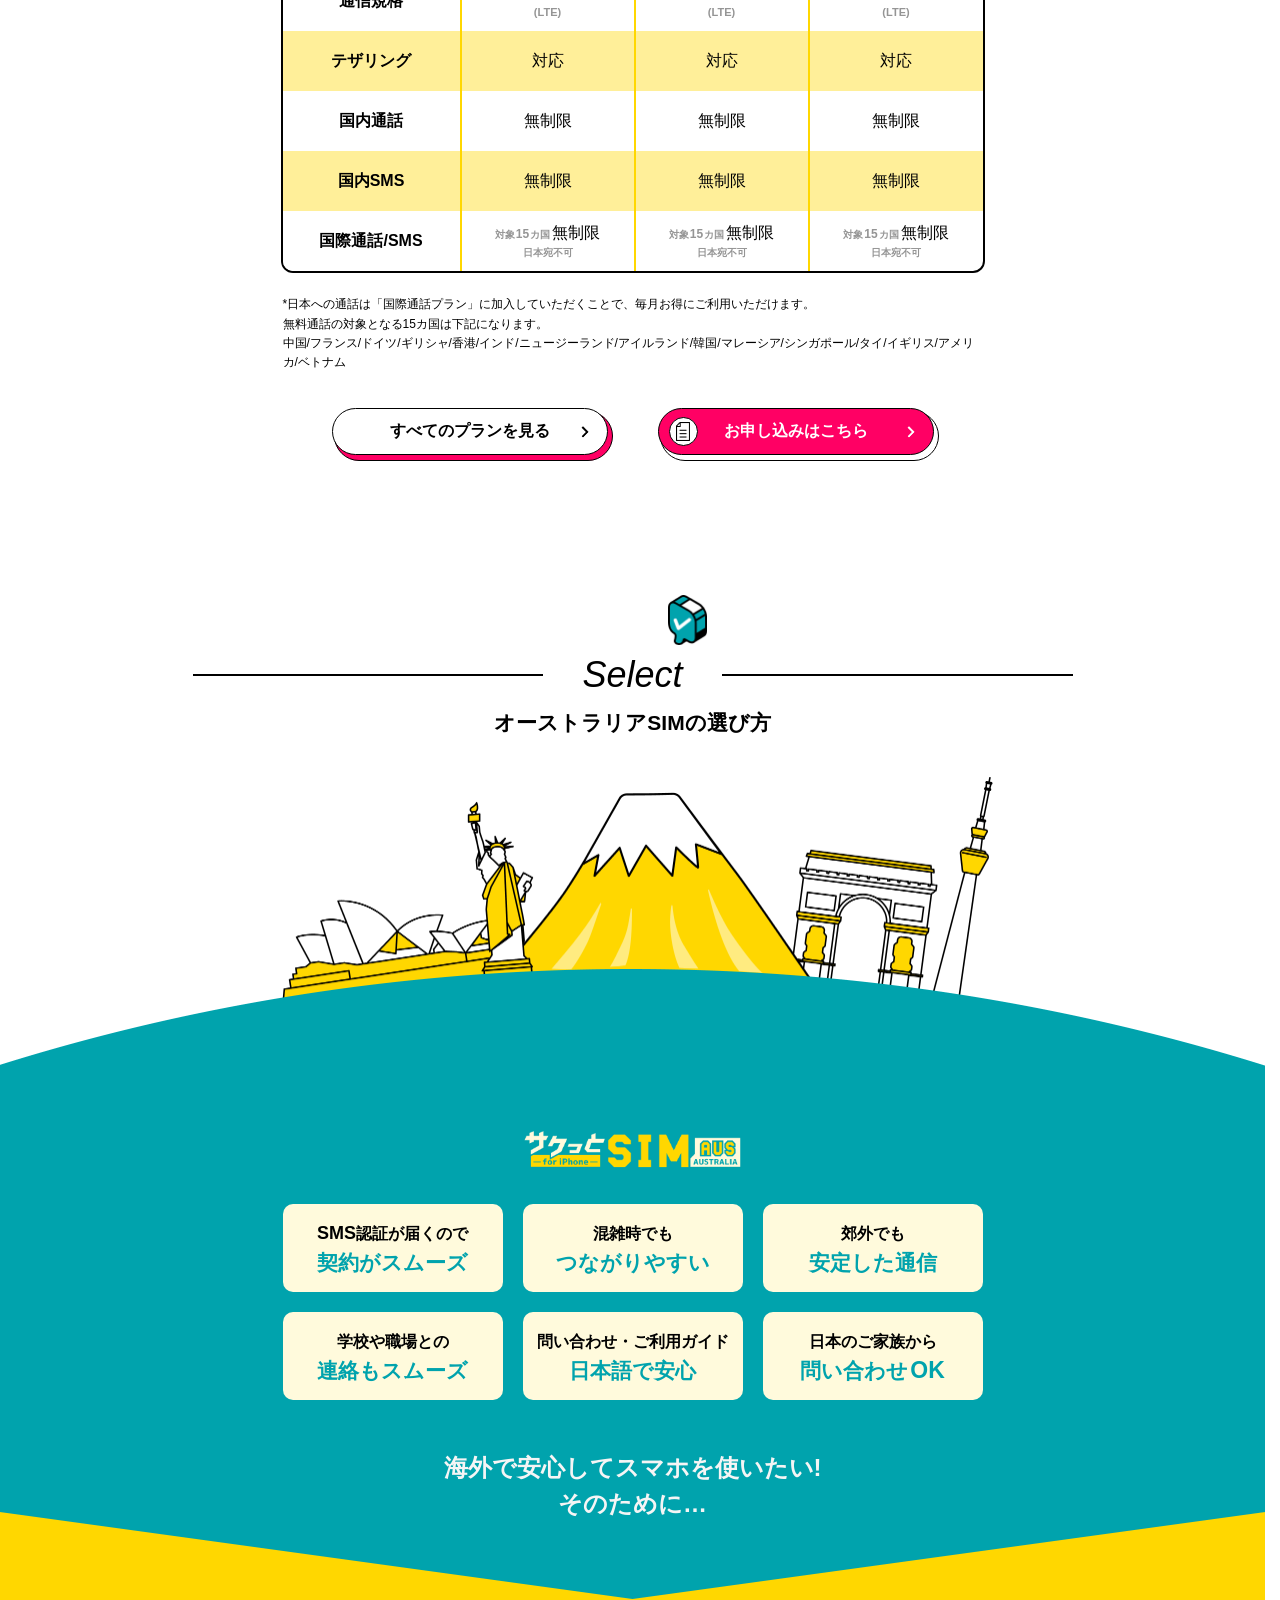
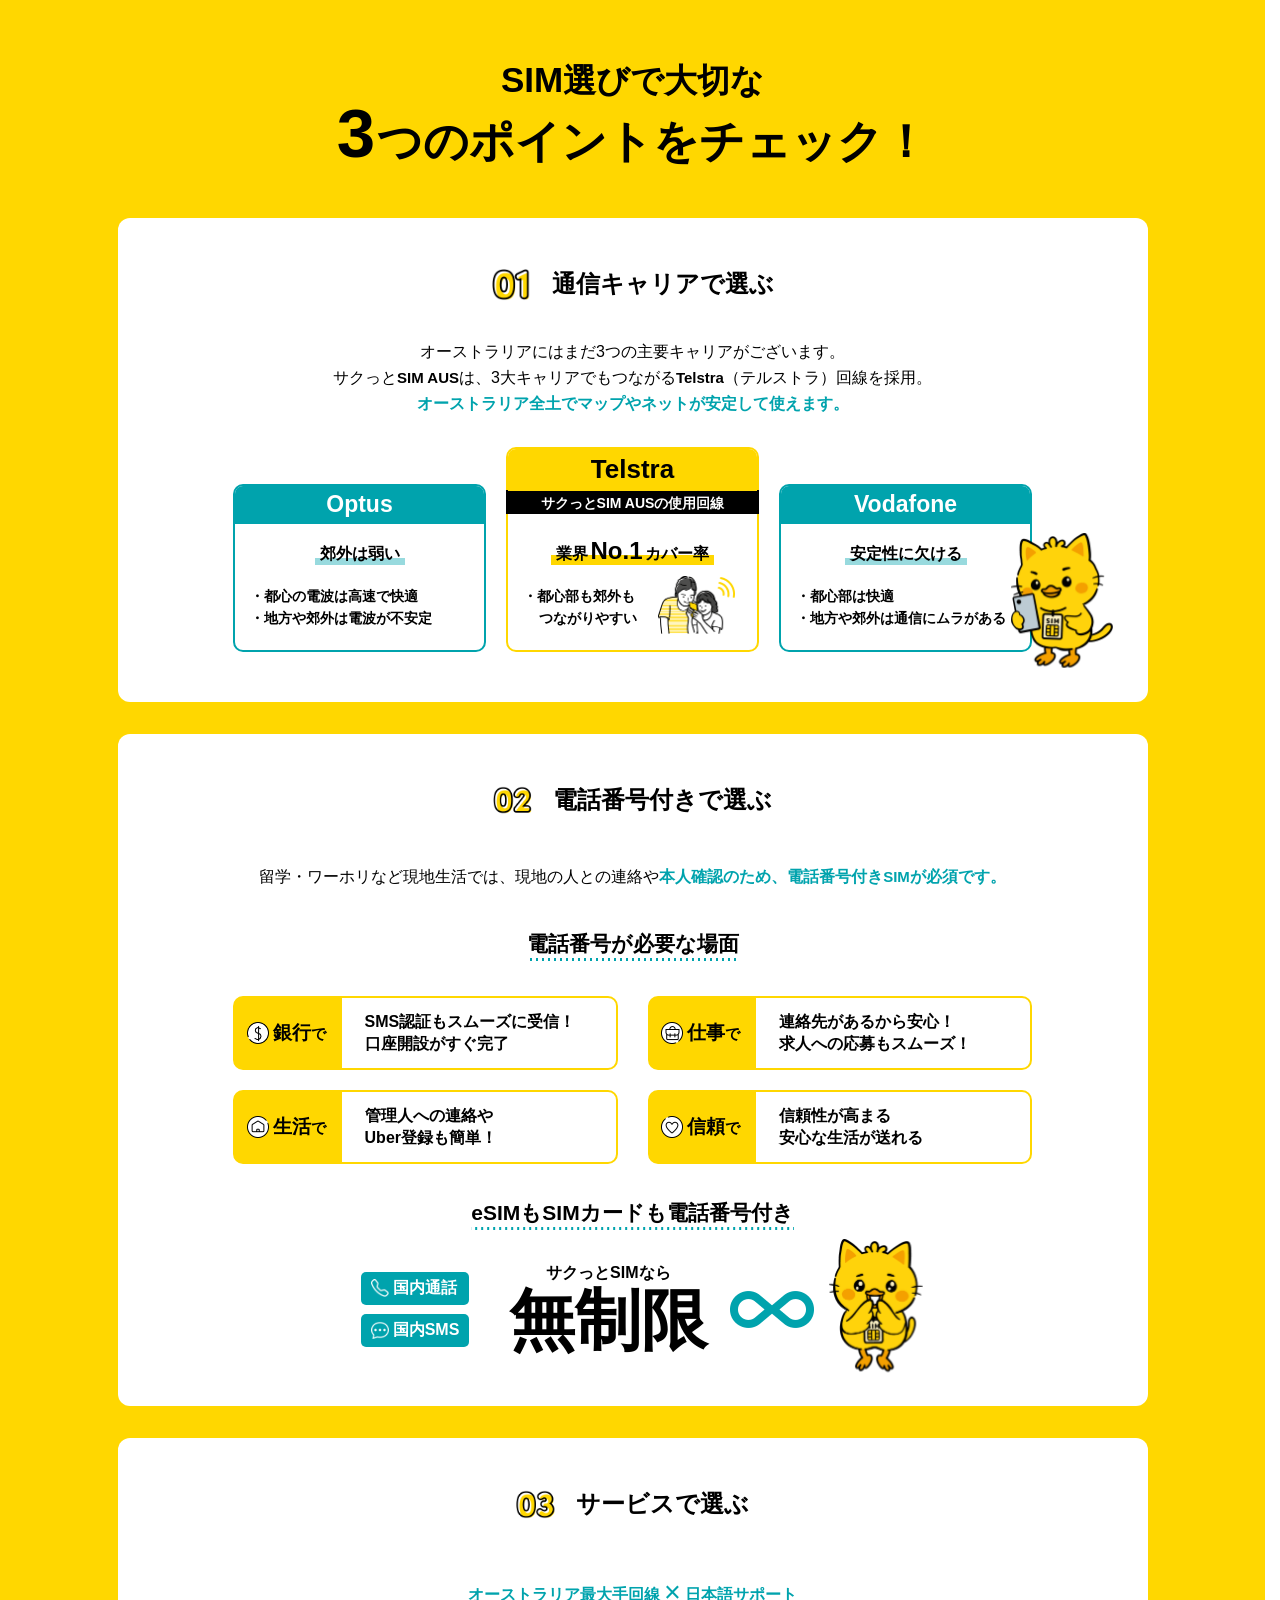
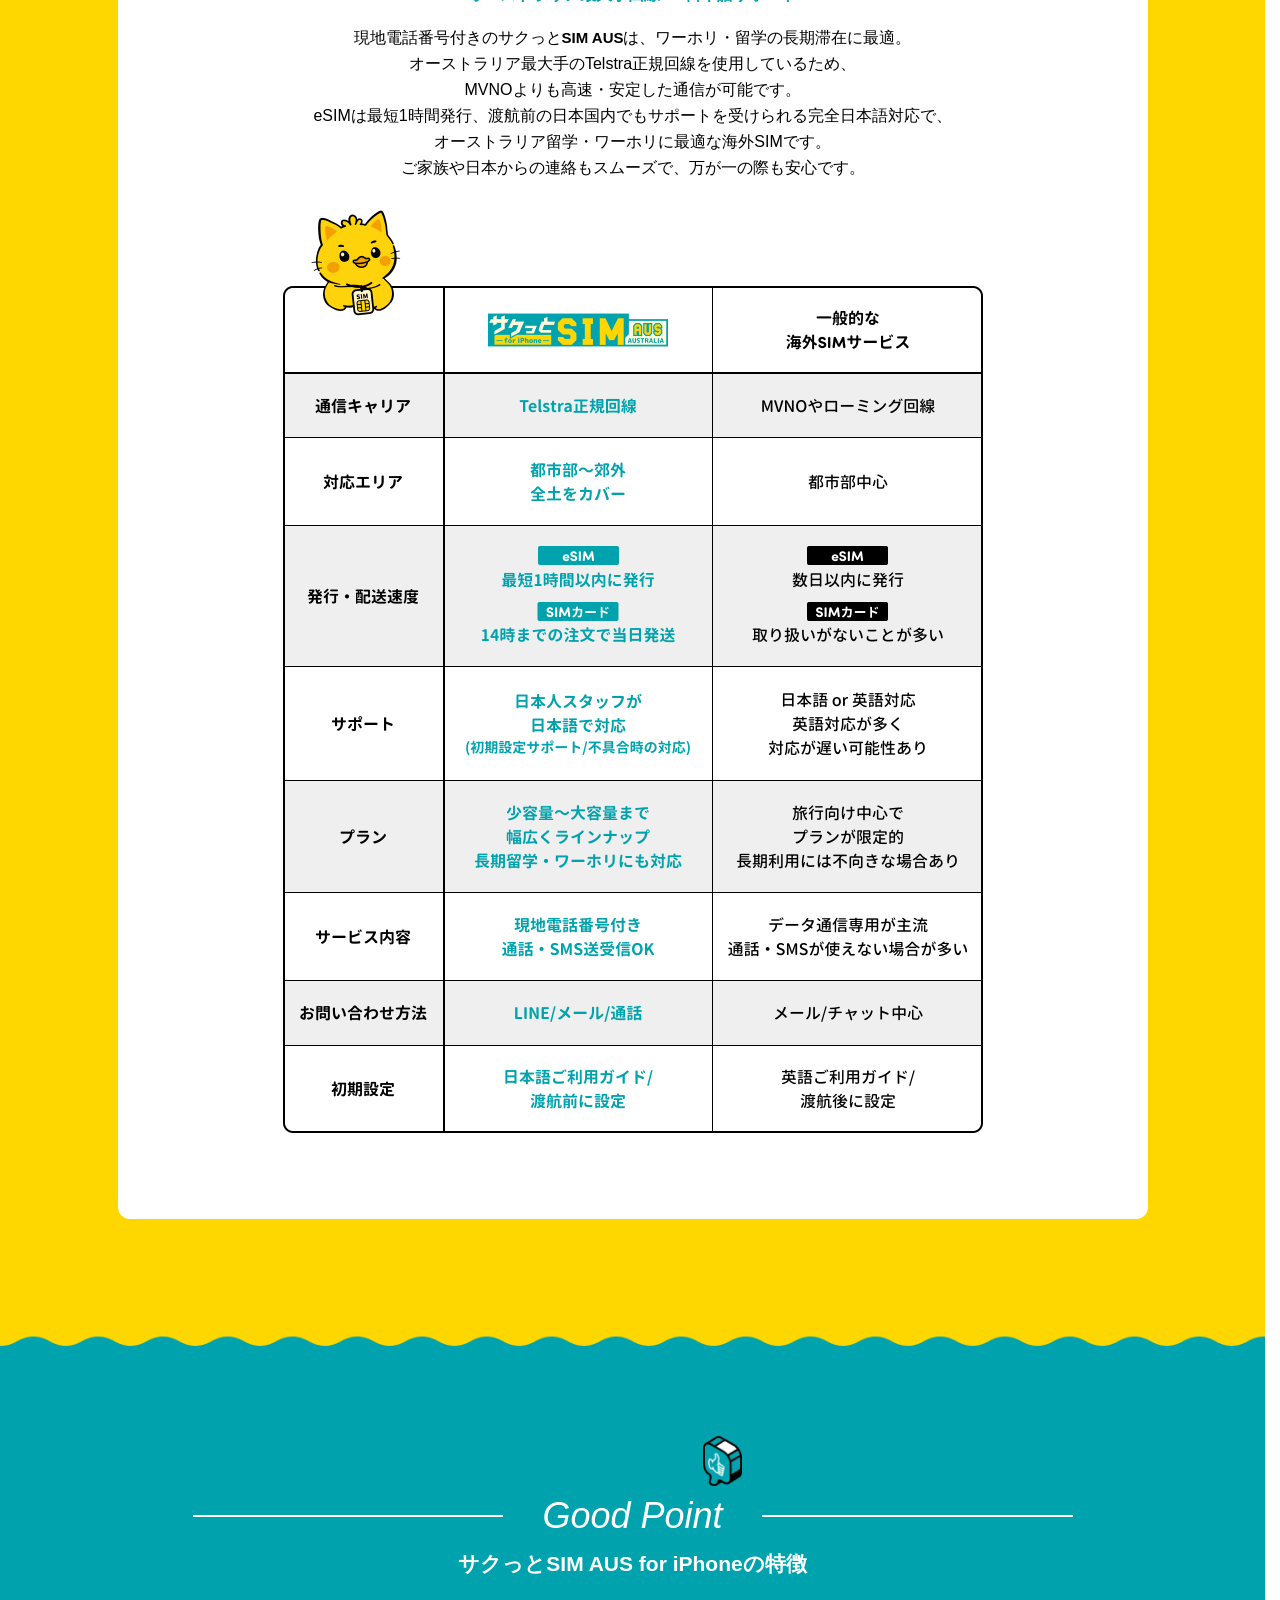
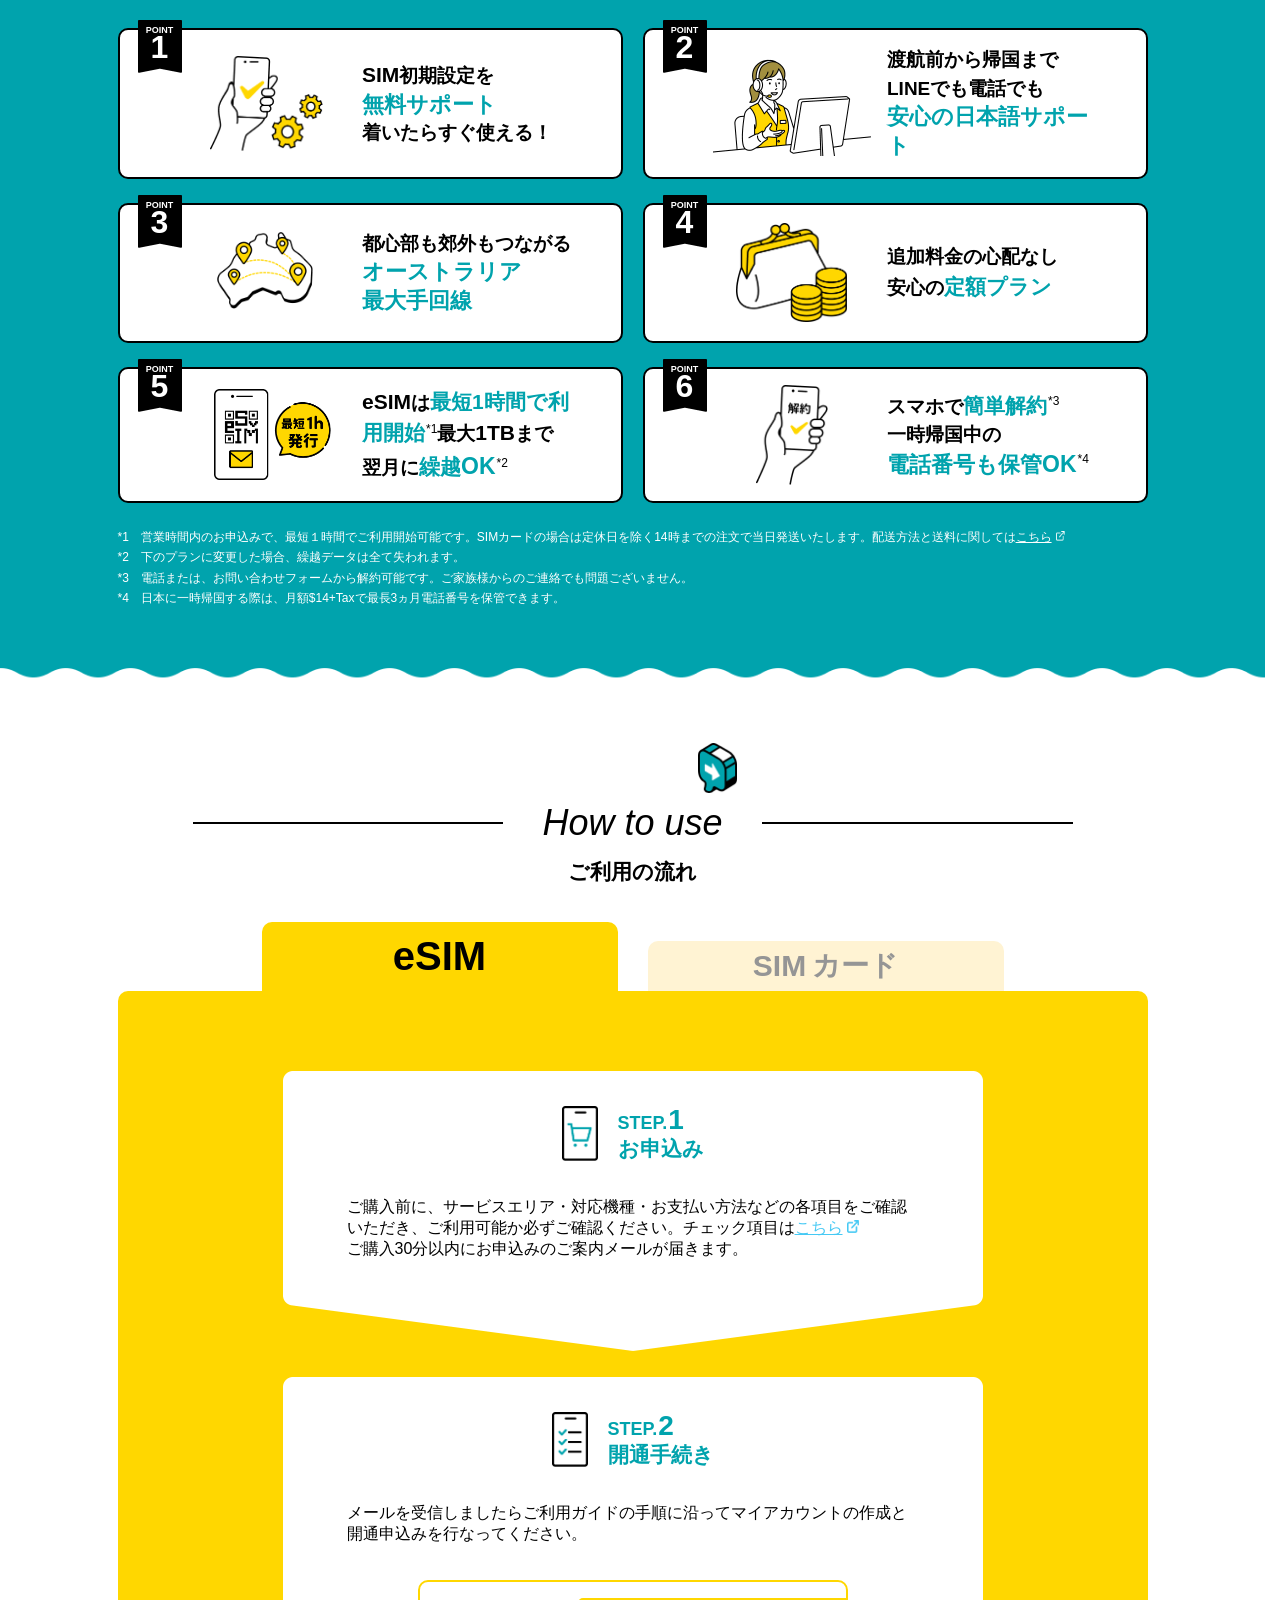
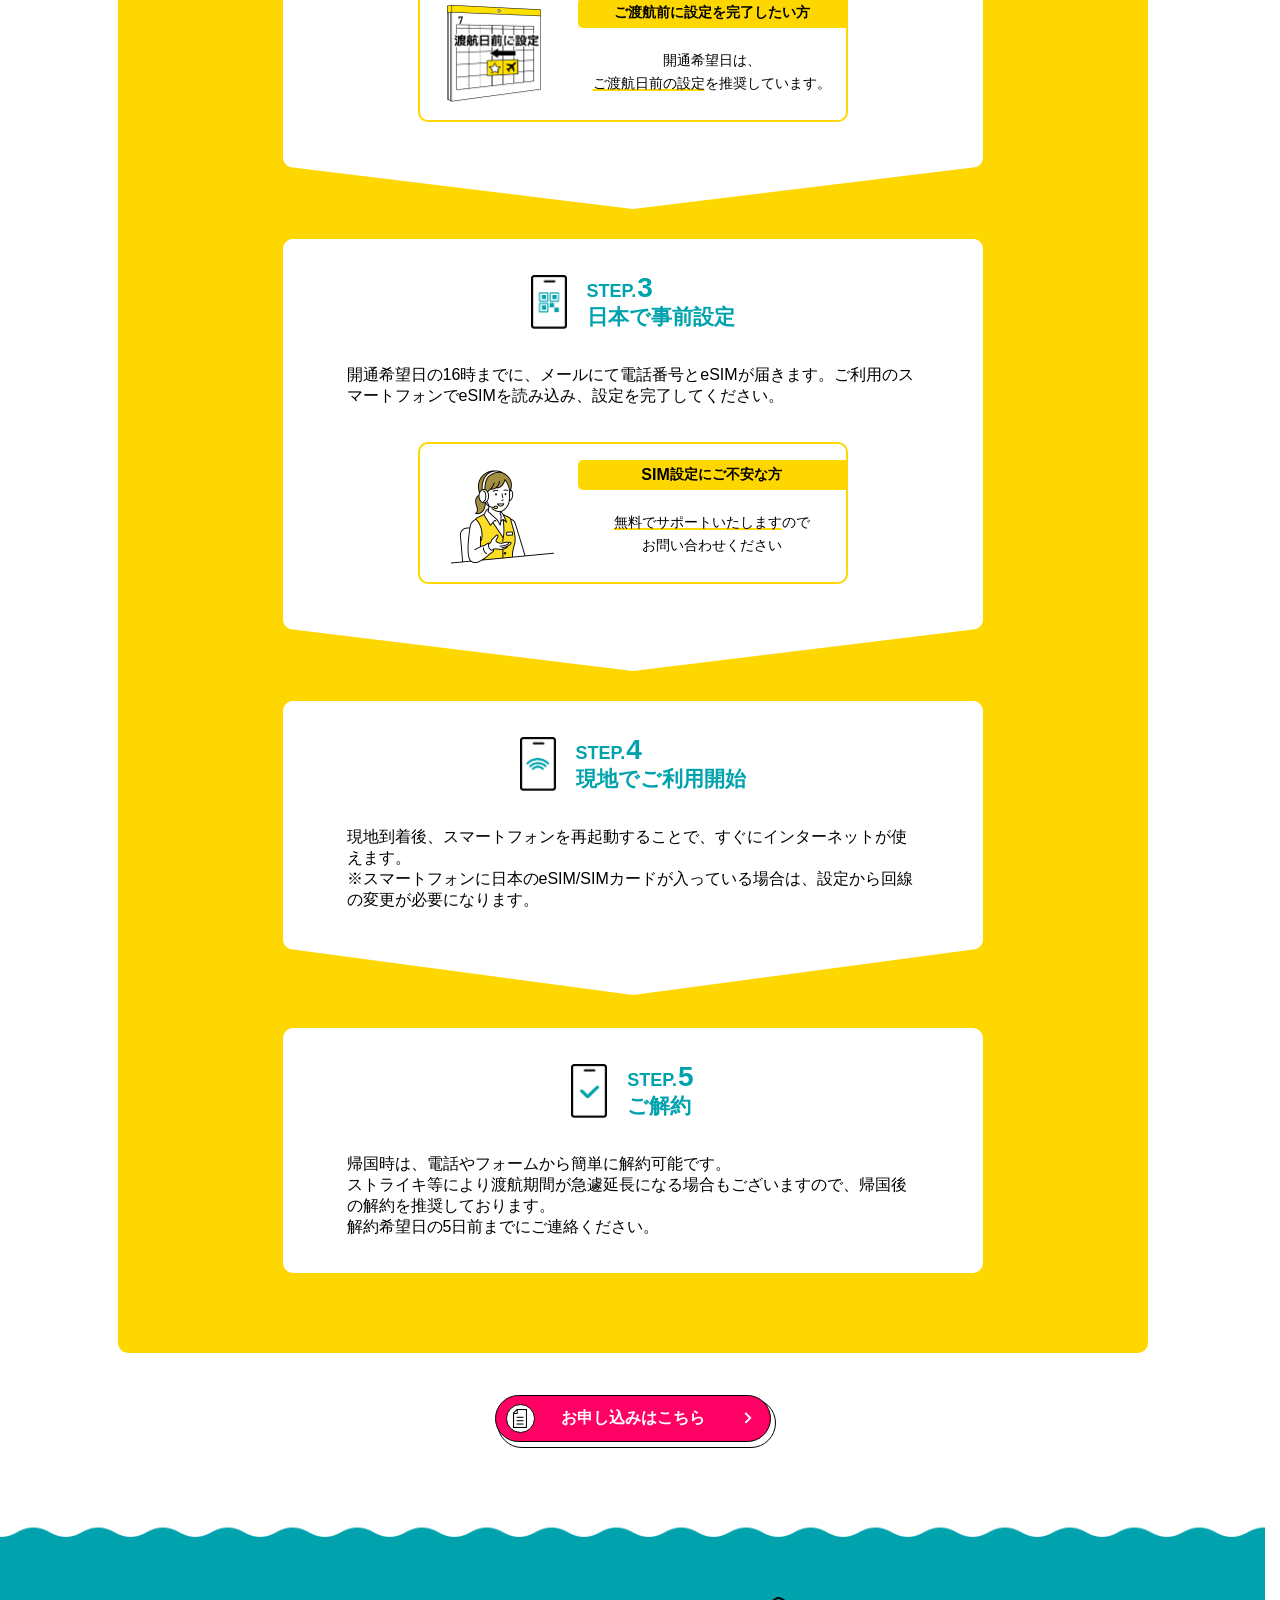
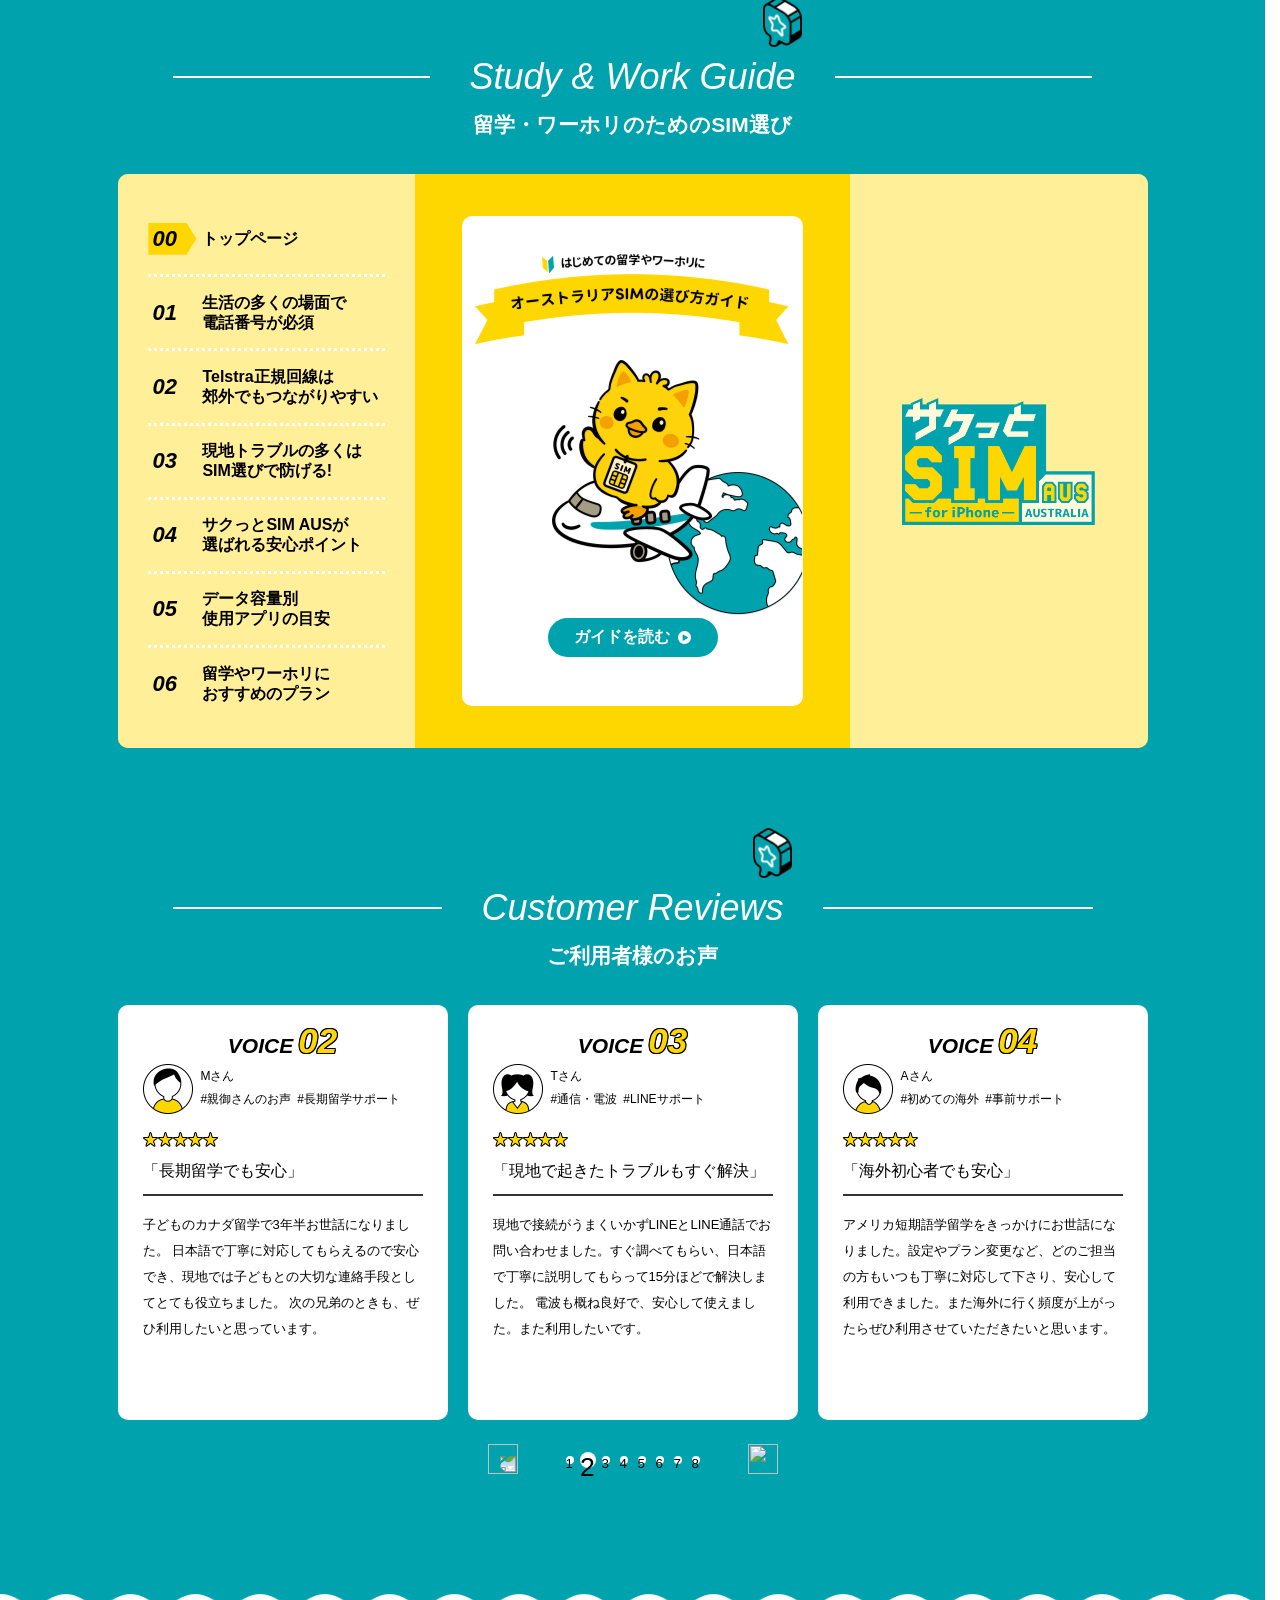
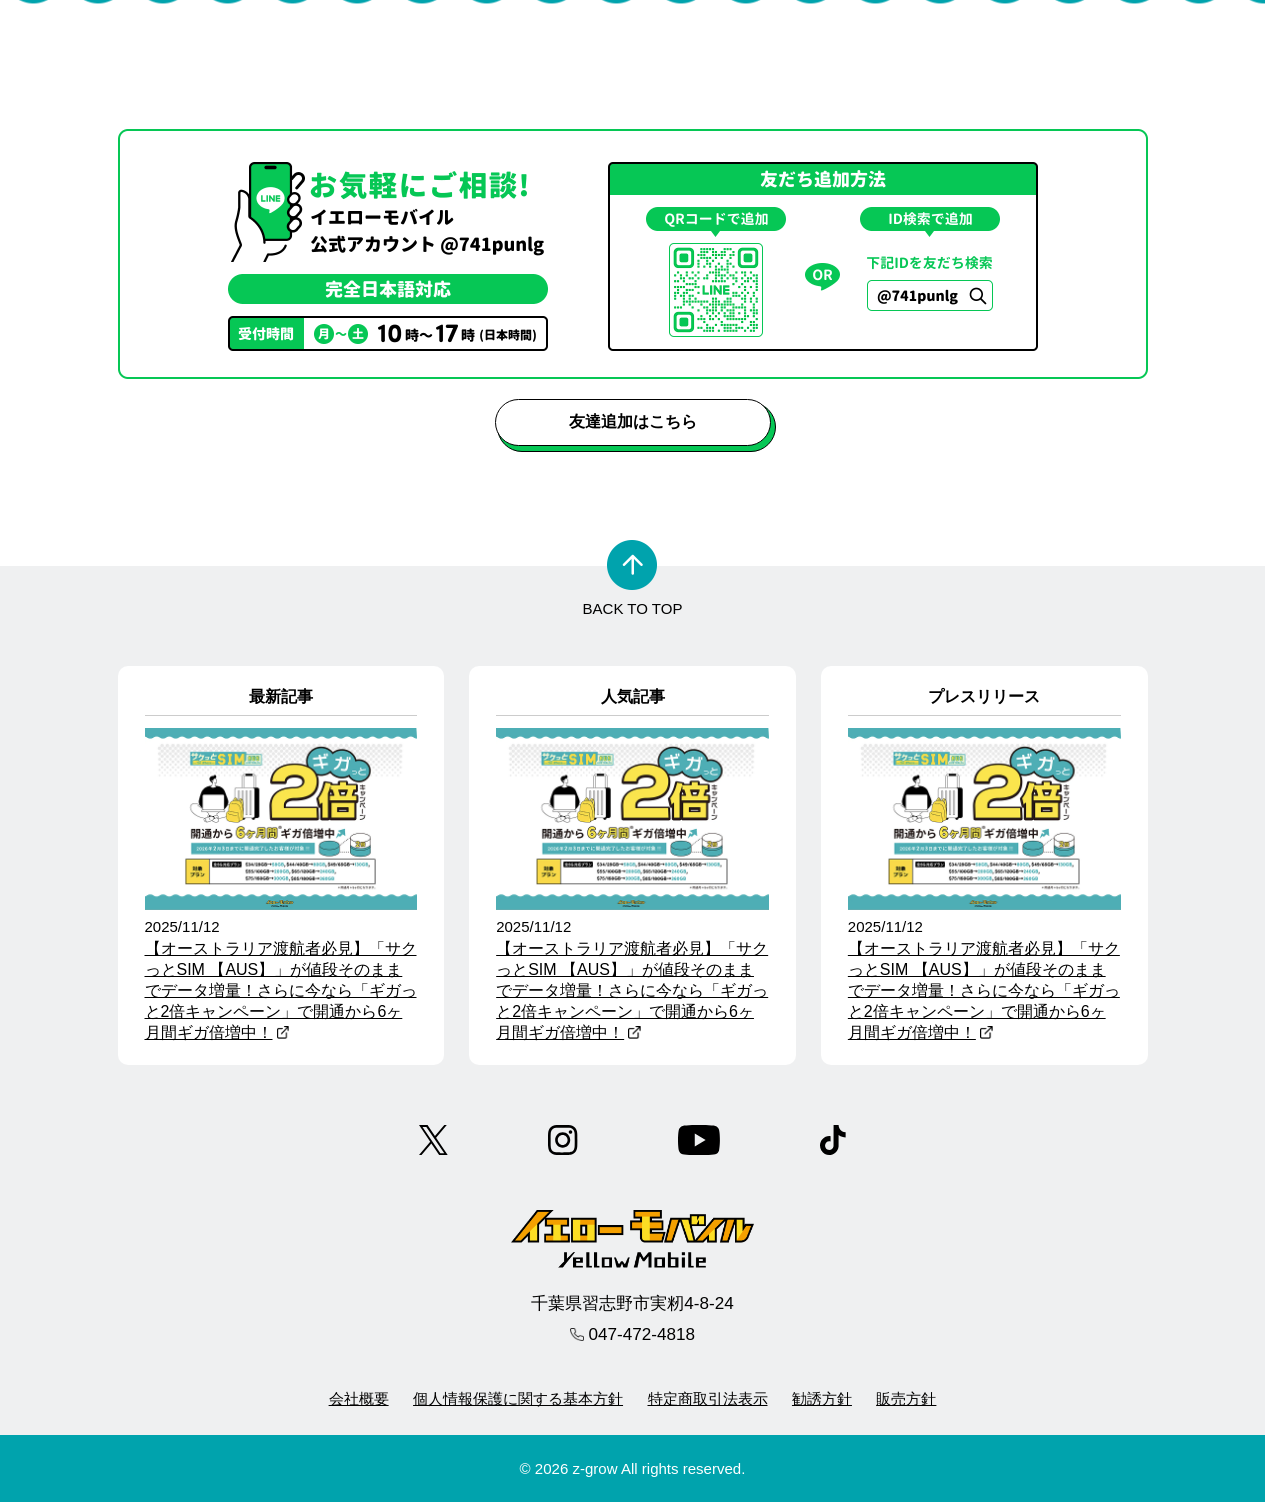
==== commit 4a8c9824: "コード整理" ====
--- a/index.html
+++ b/index.html
@@ -43,7 +43,6 @@
     <script src="js/script.js" defer></script>
 </head>
 <body data-screen-label="LP">
-
 <!-- HEADER -->
 <header class="header">
   <div class="header-inner">
@@ -216,11 +215,11 @@
                 </a>
                 <div class="section-box">
                   <p class="section-title">プレスリリース</p>
-                  <a class="article" href="#">
+                  <a class="article" href="https://prtimes.jp/main/html/rd/p/000000014.000115721.html">
                     <img class="thumnail" src="img/header/最新情報/サムネ.png">
                     <div>
                       <p>2025/11/12</p>
-                      <p>【オーストラリア渡航者必見】「サクっとSIM 【AUS】」が値段そのままでデータ増量！さらに今なら「ギガっと2倍キャンペーン」で開通から6ヶ月間ギガ倍増中！<img src="img/footer/linkicon.png" class="inline-icon"></p>
+                      <p>【オーストラリア渡航者必見】「サクッとSIM 【AUS】」が値段そのままでデータ増量！さらに今なら「ギガっと2倍キャンペーン」で開通から6ヶ月間ギガ倍増中！<img src="img/footer/linkicon.png" class="inline-icon"></p>
                     </div>
                   </a>
                 </div>
@@ -332,36 +331,31 @@
         </a>
         <a class="common_btn is-pinkwhite apply-sp" href="application.html#application">
           <span class="icon-circle">
-            <img src="img/assurance/buttonicon.png">
+            <img src="img/sec-top-a/buttonicon.png">
           </span>
           <span class="text">お申し込み</span>
         </a>
     </div>
   </div>
 </header>
-
 <!-- HERO -->
 <section class="hero" data-screen-label="Hero" id="pagetop">
   <div class="target-line"></div>
   <div class="hero-anime">
-    <!-- メインキャラクター -->
-  <div class="character"></div>
-  <!-- 飛び出してくるアイテムたち -->
-  <div class="item item-passport"></div>
-  <div class="item item-ticket"></div>
-  <div class="item item-phone"></div>
-  <div class="item item-boomerang"></div>
+    <div class="character"></div>
+    <div class="item item-passport"></div>
+    <div class="item item-ticket"></div>
+    <div class="item item-phone"></div>
+    <div class="item item-boomerang"></div>
   </div>
 </section>
-
 <section class="sec-top-a">
   <div class="sec-top-a-inner">
-
     <!-- 主訴求カード -->
     <article class="support-card">
       <div class="support-card-body">
         <div class="support-card-badge">
-        <img src="img/assurance/saport.png" alt="あんしん設定サポート LINEで簡単">
+          <img src="img/sec-top-a/saport.png" alt="あんしん設定サポート LINEで簡単">
         </div>
         <div class="support-card-text">
           <h2>
@@ -377,183 +371,164 @@
           <span class="arrow"></span>
         </a>
     </article>
-
     <!-- 特徴カード3枚 -->
     <div class="feature-cards">
-
       <article class="feature-card">
-        <img src="img/assurance/phone.png" alt="">
-        <p class="feature-card-text">
-          電話番号付き<span class="en">SIM</span><br>
-          <span class="en">eSIM / SIM</span>カード
-        </p>
+        <img src="img/sec-top-a/phone.png" alt="">
+        <p class="feature-card-text">電話番号付き<span class="en">SIM</span><br><span class="en">eSIM / SIM</span>カード</p>
       </article>
-
       <article class="feature-card">
-          <img src="img/assurance/net.png" alt="">
-        <p class="feature-card-text">
-          オーストラリア<span class="en">No.1</span><br>
-          <span class="en">Telstra</span>回線
-        </p>
+        <img src="img/sec-top-a/net.png" alt="">
+        <p class="feature-card-text">オーストラリア<span class="en">No.1</span><br><span class="en">Telstra</span>回線</p>
       </article>
-
       <article class="feature-card has-tag">
         <span class="feature-card-tag">
           <span class="en">eSIM</span>
           <span class="jp">限定</span>
         </span>
-          <img src="img/assurance/time.png" alt="">
-        <p class="feature-card-text">
-          最短<span class="en">1</span>時間以内に<br>
-          ご利用開始
-        </p>
+        <img src="img/sec-top-a/time.png" alt="">
+        <p class="feature-card-text">最短<span class="en">1</span>時間以内に<br>ご利用開始</p>
       </article>
-
     </div>
-
   </div>
 </section>
 <section class="sec-top-b">
   <div class="sec-top-b-inner">
     <div class="campaign-slider">
-      <div class="slide"><img src="img/slider/1.png" alt="" width="310" height="145"></div>
-      <div class="slide"><img src="img/slider/1.png" alt="" width="310" height="145"></div>
-      <div class="slide"><img src="img/slider/1.png" alt="" width="310" height="145"></div>
-      <div class="slide"><img src="img/slider/1.png" alt="" width="310" height="145"></div>
-      <div class="slide"><img src="img/slider/1.png" alt="" width="310" height="145"></div>
-      <div class="slide"><img src="img/slider/1.png" alt="" width="310" height="145"></div>
+      <a href="https://insurance.yellowmobile.jp/" class="slide" target="_blank"><img src="img/sec-top-b/1.png" alt="" width="310" height="145"></a>
+      <a href="delivery.html#esim" class="slide"><img src="img/sec-top-b/2.png" alt="" width="310" height="145"></a>
+      <a href="plan.html#option" class="slide"><img src="img/sec-top-b/3.png" alt="" width="310" height="145"></a>
+      <a href="https://ref.yellowmobile.jp/" class="slide" target="_blank"><img src="img/sec-top-b/4.png" alt="" width="310" height="145"></a>
+      <a href="https://www.yellowmobile.jp/view/page/product#p02" class="slide" target="_blank"><img src="img/sec-top-b/5.png" alt="" width="310" height="145"></a>
+      <a href="https://wise.com/?clickref=1100lCaxXvcD&partnerID=1100l326586&utm_medium=affiliate&utm_campaign=0&adref=&utm_source=tanabe036544&partnerizecampaignID=1011l725" class="slide" target="_blank"><img src="img/sec-top-b/6.png" alt="" width="310" height="145"></a>
     </div>
   </div>
 </section>
 <section class="sec-top-c">
   <div class="head-wrap c-head" id="plan">
     <div class="sec-head">
-    <img class="sec-ico cico" src="img/plan/hukidashi.png">
-    <h2 class="sec-en"><span class="line-l"></span>Recommended&nbsp;&nbsp;Plan<span class="line-r"></span></h2>
-    <p class="sec-jp">おすすめプラン</p>
+      <img class="sec-ico cico" src="img/sec-top-c/hukidashi.png">
+      <h2 class="sec-en"><span class="line-l"></span>Recommended&nbsp;&nbsp;Plan<span class="line-r"></span></h2>
+      <p class="sec-jp">おすすめプラン</p>
+    </div>
   </div>
-  </div>
-
   <div class="plan-table-wrapper">
     <div class="scroll-hint-overlay">
-    <img src="img/plan/scroll.png" alt="横スクロールできます">
+      <img src="img/sec-top-c/scroll.png" alt="横スクロールできます">
     </div>
-  <div class="plan-table-scroll">
-    <table class="plan-table">
-      <thead>
-        <tr class="plan-table-head">
-          <th class="label-cell" scope="col"></th>
-          <th scope="col">
-            <img src="img/plan/no1.png" alt="王冠マークと放射線を配した「人気No.1」バッジ。オーストラリア向けSIMカード「サクっとSIM AUS」が選ばれている実績を示すランキング表示">
-          </th>
-          <th scope="col">
-            <img src="img/plan/largecapa.png" alt="オーストラリアSIM「サクっとSIM AUS」の大容量データプランを象徴する、金色コインスタックと「大容量」の文字が入ったバッジアイコン">
-          </th>
-          <th scope="col">
-            <img src="img/plan/cheep.png" alt="「最安値」と記されたコインアイコン付きバッジ。オーストラリア旅行向けSIMカード「サクっとSIM AUS」の価格訴求を象徴するマーク">
-          </th>
-        </tr>
-      </thead>
-      <tbody>
-        <tr>
-          <th scope="row">データ容量</th>
-          <td><span class="num">29</span><span class="unit">GB</span></td>
-          <td><span class="num">100</span><span class="unit">GB</span></td>
-          <td><span class="num">10</span><span class="unit">GB</span></td>
-        </tr>
-        <tr class="row-yellow">
-          <th scope="row">月額料金</th>
-          <td><span class="num">34</span><span class="unit-jp">ドル</span></td>
-          <td><span class="num">55</span><span class="unit-jp">ドル</span></td>
-          <td><span class="num">24</span><span class="unit-jp">ドル</span></td>
-        </tr>
-        <tr>
-          <th scope="row">通信規格</th>
-          <td><span class="standard">5G / 4G</span><span class="standard-sub">(LTE)</span></td>
-          <td><span class="standard">5G / 4G</span><span class="standard-sub">(LTE)</span></td>
-          <td><span class="standard">4G</span><span class="standard-sub">(LTE)</span></td>
-        </tr>
-        <tr class="row-yellow">
-          <th scope="row">テザリング</th>
-          <td>対応</td>
-          <td>対応</td>
-          <td>対応</td>
-        </tr>
-        <tr>
-          <th scope="row">国内通話</th>
-          <td>無制限</td>
-          <td>無制限</td>
-          <td>無制限</td>
-        </tr>
-        <tr class="row-yellow">
-          <th scope="row">国内<span class="en">SMS</span></th>
-          <td>無制限</td>
-          <td>無制限</td>
-          <td>無制限</td>
-        </tr>
-        <tr class="row-international">
-          <th scope="row">国際通話/<span class="en">SMS</span></th>
-          <td>
-            <span class="intl-row">
-              <span class="intl-target">対象<span class="num-sm">15</span>カ国</span>
-              <span class="intl-main">無制限</span>
-            </span>
-            <span class="intl-note">日本宛不可</span>
-          </td>
-          <td>
-            <span class="intl-row">
-              <span class="intl-target">対象<span class="num-sm">15</span>カ国</span>
-              <span class="intl-main">無制限</span>
-            </span>
-            <span class="intl-note">日本宛不可</span>
-          </td>
-          <td>
-            <span class="intl-row">
-              <span class="intl-target">対象<span class="num-sm">15</span>カ国</span>
-              <span class="intl-main">無制限</span>
-            </span>
-            <span class="intl-note">日本宛不可</span>
-          </td>
-        </tr>
-      </tbody>
-    </table>
+    <div class="plan-table-scroll">
+      <table class="plan-table">
+        <thead>
+          <tr class="plan-table-head">
+            <th class="label-cell" scope="col"></th>
+            <th scope="col">
+              <img src="img/sec-top-c/no1.png" alt="王冠マークと放射線を配した「人気No.1」バッジ。オーストラリア向けSIMカード「サクっとSIM AUS」が選ばれている実績を示すランキング表示">
+            </th>
+            <th scope="col">
+              <img src="img/sec-top-c/largecapa.png" alt="オーストラリアSIM「サクっとSIM AUS」の大容量データプランを象徴する、金色コインスタックと「大容量」の文字が入ったバッジアイコン">
+            </th>
+            <th scope="col">
+              <img src="img/sec-top-c/cheep.png" alt="「最安値」と記されたコインアイコン付きバッジ。オーストラリア旅行向けSIMカード「サクっとSIM AUS」の価格訴求を象徴するマーク">
+            </th>
+          </tr>
+        </thead>
+        <tbody>
+          <tr>
+            <th scope="row">データ容量</th>
+            <td><span class="num">29</span><span class="unit">GB</span></td>
+            <td><span class="num">100</span><span class="unit">GB</span></td>
+            <td><span class="num">10</span><span class="unit">GB</span></td>
+          </tr>
+          <tr class="row-yellow">
+            <th scope="row">月額料金</th>
+            <td><span class="num">34</span><span class="unit-jp">ドル</span></td>
+            <td><span class="num">55</span><span class="unit-jp">ドル</span></td>
+            <td><span class="num">24</span><span class="unit-jp">ドル</span></td>
+          </tr>
+          <tr>
+            <th scope="row">通信規格</th>
+            <td><span class="standard">5G / 4G</span><span class="standard-sub">(LTE)</span></td>
+            <td><span class="standard">5G / 4G</span><span class="standard-sub">(LTE)</span></td>
+            <td><span class="standard">4G</span><span class="standard-sub">(LTE)</span></td>
+          </tr>
+          <tr class="row-yellow">
+            <th scope="row">テザリング</th>
+            <td>対応</td>
+            <td>対応</td>
+            <td>対応</td>
+          </tr>
+          <tr>
+            <th scope="row">国内通話</th>
+            <td>無制限</td>
+            <td>無制限</td>
+            <td>無制限</td>
+          </tr>
+          <tr class="row-yellow">
+            <th scope="row">国内<span class="en">SMS</span></th>
+            <td>無制限</td>
+            <td>無制限</td>
+            <td>無制限</td>
+          </tr>
+          <tr class="row-international">
+            <th scope="row">国際通話/<span class="en">SMS</span></th>
+            <td>
+              <span class="intl-row">
+                <span class="intl-target">対象<span class="num-sm">15</span>カ国</span>
+                <span class="intl-main">無制限</span>
+              </span>
+              <span class="intl-note">日本宛不可</span>
+            </td>
+            <td>
+              <span class="intl-row">
+                <span class="intl-target">対象<span class="num-sm">15</span>カ国</span>
+                <span class="intl-main">無制限</span>
+              </span>
+              <span class="intl-note">日本宛不可</span>
+            </td>
+            <td>
+              <span class="intl-row">
+                <span class="intl-target">対象<span class="num-sm">15</span>カ国</span>
+                <span class="intl-main">無制限</span>
+              </span>
+              <span class="intl-note">日本宛不可</span>
+            </td>
+          </tr>
+        </tbody>
+      </table>
+    </div>
   </div>
-  </div>
-
   <p class="plan-note">
     *日本への通話は「国際通話プラン」に加入していただくことで、毎月お得にご利用いただけます。<br>
     無料通話の対象となる15カ国は下記になります。<br>
     中国/フランス/ドイツ/ギリシャ/香港/インド/ニュージーランド/アイルランド/韓国/マレーシア/シンガポール/タイ/イギリス/アメリカ/ベトナム
   </p>
-
   <div class="plan-actions">
     <a class="common_btn is-whitepink" href="plan.html#plans">
-        <span class="text">すべてのプランを見る</span>
-        <span class="arrow"></span>
+      <span class="text">すべてのプランを見る</span>
+      <span class="arrow"></span>
     </a>
     <a class="common_btn is-pinkwhite" href="application.html#application">
-        <span class="icon-circle">
-          <img src="img/assurance/buttonicon.png">
-        </span>
-        <span class="text">お申し込みはこちら</span>
-        <span class="arrow"></span>
+      <span class="icon-circle">
+        <img src="img/sec-top-a/buttonicon.png">
+      </span>
+      <span class="text">お申し込みはこちら</span>
+      <span class="arrow"></span>
     </a>
-  </div>
   </div>
 </section>
 <section class="sec-top-d">
   <div class="head-wrap">
-  <div class="sec-head" id="select">
-    <img class="sec-ico dico" src="img/choice/choice.png">
-    <h2 class="sec-en"><span class="line-l"></span>Select<span class="line-r"></span></h2>
-    <p class="sec-jp">オーストラリア<span class="en">SIM</span>の選び方</p>
-  </div>
+    <div class="sec-head" id="select">
+      <img class="sec-ico dico" src="img/sec-top-d/choice.png">
+      <h2 class="sec-en"><span class="line-l"></span>Select<span class="line-r"></span></h2>
+      <p class="sec-jp">オーストラリア<span class="en">SIM</span>の選び方</p>
+    </div>
   </div>
   <div class="buildingsimg"></div>
   <div class="select-visual">
-    <img class="simkichiwalk" src="img/select/SIMkichi.png">
-      <div class="d-content-wrap">
-        <img class="visual-logo" src="img/header/logo.png" alt="サクっとSIM AUS"">
+    <img class="simkichiwalk" src="img/sec-top-d/SIMkichi.png">
+    <div class="d-content-wrap">
+      <img class="visual-logo" src="img/header/logo.png" alt="サクっとSIM AUS"">
       <ul class="feature-cards-d">
         <li class="feature-card-d">
           <span class="card-top"><span class="en">SMS</span>認証が届くので</span>
@@ -581,43 +556,32 @@
         </li>
       </ul>
     </div>
-      <p class="visual-msg">
-        海外で安心してスマホを使いたい!<br>
-        そのために…
-      </p>
-      </div>
+    <p class="visual-msg">海外で安心してスマホを使いたい!<br>そのために…</p>
+  </div>
 </section>
 <section class="sec-top-e">
   <div class="wrap-wide">
-
     <h2 class="sec-top-e-title">
       <span class="title-sm"><span class="en">SIM</span>選びで大切な</span>
       <span class="title-lg"><span class="num">3</span>つのポイントをチェック！</span>
     </h2>
-
-    <!-- ========================================== -->
-    <!-- 01 通信キャリアで選ぶ                       -->
-    <!-- ========================================== -->
+    <!-- 01 通信キャリアで選ぶ -->
     <article class="point-card point-card-mascot-right">
       <div class="point-head">
         <img class="point-num" src="img/sec-top-e/01.png" alt="01" width="60" height="40">
         <h3 class="point-title">通信キャリアで選ぶ</h3>
       </div>
-
       <p class="point-desc desc1">
         オーストラリアにはまだ3つの主要キャリアがございます。<br class="sp">
         サクっと<span class="en">SIM AUS</span>は、3大キャリアでもつながる<span class="en">Telstra</span>（テルストラ）回線を採用。<br>
         <span class="hl-yellow">オーストラリア全土でマップやネットが安定して使えます。</span>
       </p>
-
       <div class="carrier-grid">
-   <div class="carrier-item carrier-item-active">
+        <div class="carrier-item carrier-item-active">
           <div class="carrier-name">Telstra</div>
           <p class="carrier-tag">サクっと<span class="en">SIM AUS</span>の使用回線</p>
           <p class="carrier-feature">業界<span class="en">No.1</span>カバー率</p>
-          <p class="carrier-detail">
-            ・都心部も郊外も<br class="sp"><span class="space">&nbsp;&nbsp;&nbsp;&nbsp;</span>つながりやすい
-          </p>
+          <p class="carrier-detail">・都心部も郊外も<br class="sp"><span class="space">&nbsp;&nbsp;&nbsp;&nbsp;</span>つながりやすい</p>
           <img src="img/sec-top-e/telstra.png">
         </div>
         <div class="carrier-item">
@@ -636,21 +600,15 @@
             <span>・地方や郊外は通信にムラがある</span>
           </p>
         </div>
-
-      </div>
-
+      </div>
       <img class="point-mascot mascot-01" src="img/sec-top-e/simkichi01.png">
     </article>
-
-    <!-- ========================================== -->
-    <!-- 02 電話番号付きで選ぶ                       -->
-    <!-- ========================================== -->
+    <!-- 02 電話番号付きで選ぶ -->
     <article class="point-card point-card-mascot-right">
       <div class="point-head">
         <img class="point-num" src="img/sec-top-e/02.png" alt="02" width="60" height="40">
         <h3 class="point-title">電話番号付きで選ぶ</h3>
       </div>
-
       <p class="point-desc desc2">
         留学・ワーホリなど現地生活では、現地の人との連絡や<span class="hl-yellow">本人確認のため、電話番号付き<span class="en">SIM</span>が必須です。</span>
       </p>
@@ -699,67 +657,59 @@
         <p>eSIMもSIMカードも電話番号付き</p>
       </div>
       <div class="phone-unlimited">
-          <div class="boxs">
-            <div class="box">
-              <img src="img/sec-top-e/phone.png">
-              <p>国内通話</p>
-            </div>
-            <div class="box">
-              <img src="img/sec-top-e/sms.png">
-              <p>国内SMS</p>
-            </div>
-          </div>
-          <div class="text">
-            <p class="phone-unlimited-tag">サクっとSIMなら</p>
-            <p class="phone-unlimited-text">無制限</p>
-          </div>
-          <img class="phone-infinity" src="img/sec-top-e/infinity.png" alt="∞" width="80" height="40">
+        <div class="boxs">
+          <div class="box">
+            <img src="img/sec-top-e/phone.png">
+            <p>国内通話</p>
+          </div>
+          <div class="box">
+            <img src="img/sec-top-e/sms.png">
+            <p>国内SMS</p>
+          </div>
+        </div>
+        <div class="text">
+          <p class="phone-unlimited-tag">サクっとSIMなら</p>
+          <p class="phone-unlimited-text">無制限</p>
+        </div>
+        <img class="phone-infinity" src="img/sec-top-e/infinity.png" alt="∞" width="80" height="40">
       </div>
       <img class="point-mascot mascot-02" src="img/sec-top-e/simkichi02.png" alt="" width="120" height="140">
     </article>
-
-    <!-- ========================================== -->
-    <!-- 03 サービスで選ぶ                           -->
-    <!-- ========================================== -->
+    <!-- 03 サービスで選ぶ -->
     <article class="point-card">
       <div class="point-head">
         <img class="point-num" src="img/sec-top-e/03.png" alt="03" width="60" height="40">
         <h3 class="point-title">サービスで選ぶ</h3>
       </div>
-
       <p class="service-tagline">
         オーストラリア最大手回線 <span class="cross">×</span> 日本語サポート
       </p>
-
       <p class="point-desc desc3">
         現地電話番号付きのサクっと<span class="en">SIM AUS</span>は、ワーホリ・留学の長期滞在に最適。<br class="sp">オーストラリア最大手のTelstra正規回線を使用しているため、<br class="sp">MVNOよりも高速・安定した通信が可能です。<br class="sp">eSIMは最短1時間発行、渡航前の日本国内でもサポートを受けられる完全日本語対応で、<br class="sp">オーストラリア留学・ワーホリに最適な海外SIMです。<br class="sp">ご家族や日本からの連絡もスムーズで、万が一の際も安心です。
       </p>
       <div class="service-table-wrapper">
-      <div class="scroll-hint-overlay">
-      <img src="img/plan/scroll.png" alt="横スクロールできます">
-      </div>
-      <div class="service-table-scroll">
-        <img class="table_pc" src="img/sec-top-e/table.png" alt="サクっとSIM AUSの競合比較表。Telstra正規回線・eSIM最短24時間発行・日本人スタッフによる日本語サポートで、一般的な海外SIMサービスとは一線を画す安心・快適なオーストラリアSIMです。">
-        <img class="table_sp" src="img/sec-top-e/table_sp.png" alt="サクっとSIM AUSの競合比較表。Telstra正規回線・eSIM最短24時間発行・日本人スタッフによる日本語サポートで、一般的な海外SIMサービスとは一線を画す安心・快適なオーストラリアSIMです。">
-      </div>
-      </div>
+        <div class="scroll-hint-overlay">
+          <img src="img/sec-top-c/scroll.png" alt="横スクロールできます">
+        </div>
+        <div class="service-table-scroll">
+          <img class="table_pc" src="img/sec-top-e/table.png" alt="サクっとSIM AUSの競合比較表。Telstra正規回線・eSIM最短24時間発行・日本人スタッフによる日本語サポートで、一般的な海外SIMサービスとは一線を画す安心・快適なオーストラリアSIMです。">
+          <img class="table_sp" src="img/sec-top-e/table_sp.png" alt="サクっとSIM AUSの競合比較表。Telstra正規回線・eSIM最短24時間発行・日本人スタッフによる日本語サポートで、一般的な海外SIMサービスとは一線を画す安心・快適なオーストラリアSIMです。">
+        </div>
+      </div>
+    </article>
   </div>
 </section>
 <section class="sec-top-f">
   <div class="sec-top-f-wave-top" aria-hidden="true"></div>
-<div class="head-wrap f-head" id="goodpoint">
+  <div class="head-wrap f-head" id="goodpoint">
     <div class="sec-head">
-    <img class="sec-ico fico" src="img/sec-top-f/top_ico_f.png">
-    <h2 class="sec-en"><span class="line-l"></span>Good&nbsp;Point<span class="line-r"></span></h2>
-    <p class="sec-jp">サクっと<span class="en"></span>SIM AUS for iPhoneの特徴</p>
-  </div>
+      <img class="sec-ico fico" src="img/sec-top-f/top_ico_f.png">
+      <h2 class="sec-en"><span class="line-l"></span>Good&nbsp;Point<span class="line-r"></span></h2>
+      <p class="sec-jp">サクっと<span class="en"></span>SIM AUS for iPhoneの特徴</p>
+    </div>
   </div>
   <div class="wrap-wide">
-
-    
-
     <ul class="good-point-list">
-
       <li class="good-point-card">
         <div class="gp-num">
           <span class="gp-num-label">POINT</span>
@@ -772,7 +722,6 @@
           <span class="gp-text-sub">着いたらすぐ使える！</span>
         </p>
       </li>
-
       <li class="good-point-card">
         <div class="gp-num">
           <span class="gp-num-label">POINT</span>
@@ -785,7 +734,6 @@
           <span class="gp-text-hl">安心の日本語サポート</span>
         </p>
       </li>
-
       <li class="good-point-card">
         <div class="gp-num">
           <span class="gp-num-label">POINT</span>
@@ -797,7 +745,6 @@
           <span class="gp-text-hl">オーストラリア<br>最大手回線</span>
         </p>
       </li>
-
       <li class="good-point-card">
         <div class="gp-num">
           <span class="gp-num-label">POINT</span>
@@ -809,7 +756,6 @@
           <span class="gp-text-sub">安心の<span class="gp-text-hl gp-text-hl-inline">定額プラン</span></span>
         </p>
       </li>
-
       <li class="good-point-card">
         <div class="gp-num">
           <span class="gp-num-label">POINT</span>
@@ -821,7 +767,6 @@
           <span class="gp-text-sub">翌月に<span class="gp-text-hl gp-text-hl-inline">繰越<span class="en">OK</span></span><sup>*2</sup></span>
         </p>
       </li>
-
       <li class="good-point-card">
         <div class="gp-num">
           <span class="gp-num-label">POINT</span>
@@ -834,31 +779,25 @@
           <span class="gp-text-hl">電話番号も保管<span class="en">OK</span><sup>*4</sup></span>
         </p>
       </li>
-
     </ul>
-
     <ul class="gp-notes">
       <li><span class="note-num">*1</span>　営業時間内のお申込みで、最短１時間でご利用開始可能です。<span class="en">SIM</span>カードの場合は定休日を除く<span class="en">14</span>時までの注文で当日発送いたします。配送方法と送料に関しては<a href="delivery.html#delivery" class="note-link">こちら</a><img src="img/sec-top-f/linkicon.png" class="inline-icon"></li>
       <li><span class="note-num">*2</span>　下のプランに変更した場合、繰越データは全て失われます。</li>
       <li><span class="note-num">*3</span>　電話または、お問い合わせフォームから解約可能です。ご家族様からのご連絡でも問題ございません。</li>
       <li><span class="note-num">*4</span>　日本に一時帰国する際は、月額<span class="en">$14+Tax</span>で最長<span class="en">3</span>ヵ月電話番号を保管できます。</li>
     </ul>
-
   </div>
-
   <div class="sec-top-f-wave-bottom" aria-hidden="true"></div>
 </section>
 <section class="sec-top-g">
   <div class="head-wrap c-head" id="howtouse">
     <div class="sec-head">
-    <img class="sec-ico gico" src="img/sec-top-g/top_ico_g.png">
-    <h2 class="sec-en"><span class="line-l"></span>How&nbsp;to&nbsp;use<span class="line-r"></span></h2>
-    <p class="sec-jp">ご利用の流れ</p>
+      <img class="sec-ico gico" src="img/sec-top-g/top_ico_g.png">
+      <h2 class="sec-en"><span class="line-l"></span>How&nbsp;to&nbsp;use<span class="line-r"></span></h2>
+      <p class="sec-jp">ご利用の流れ</p>
+    </div>
   </div>
-  </div>
-
   <div class="wrap-wide wrap-g">
-
     <!-- タブ -->
     <div class="g-tabs" role="tablist">
       <button class="g-tab is-active" type="button" role="tab" aria-selected="true" aria-controls="g-panel-esim" data-target="g-panel-esim">
@@ -868,14 +807,11 @@
         <span class="en">SIM</span><span class="jp">カード</span>
       </button>
     </div>
-
     <!-- 黄色パネル -->
     <div class="g-panel-wrap">
-
       <!-- ▼ eSIM ▼ -->
       <div class="g-panel is-active" id="g-panel-esim" role="tabpanel" aria-labelledby="tab-esim">
         <ul class="g-steps tab-esim">
-
           <li class="g-step">
             <div class="window-shape"></div>
             <div class="g-step-head">
@@ -890,7 +826,6 @@
               ご購入30分以内にお申込みのご案内メールが届きます。
             </p>
           </li>
-
           <li class="g-step">
             <div class="window-shape"></div>
             <div class="g-step-head">
@@ -914,7 +849,6 @@
               </div>
             </div>
           </li>
-
           <li class="g-step">
             <div class="window-shape"></div>
             <div class="g-step-head">
@@ -938,7 +872,6 @@
               </div>
             </div>
           </li>
-
           <li class="g-step">
             <div class="window-shape"></div>
             <div class="g-step-head">
@@ -953,7 +886,6 @@
               ※スマートフォンに日本のeSIM/SIMカードが入っている場合は、設定から回線の変更が必要になります。
             </p>
           </li>
-
           <li class="g-step">
             <div class="g-step-head">
               <img src="img/sec-top-g/step5.png">
@@ -968,15 +900,11 @@
               解約希望日の5日前までにご連絡ください。
             </p>
           </li>
-
         </ul>
       </div>
-      <!-- ▲ eSIM ▲ -->
-
       <!-- ▼ SIMカード ▼ -->
       <div class="g-panel" id="g-panel-sim" role="tabpanel" aria-labelledby="tab-sim" hidden>
         <ul class="g-steps tab-sim">
-
           <li class="g-step">
             <div class="window-shape"></div>
             <div class="g-step-head">
@@ -991,7 +919,6 @@
               定休日を除く14時までのお申込みで、当日発送いたします。
             </p>
           </li>
-
           <li class="g-step">
             <div class="window-shape"></div>
             <div class="g-step-head">
@@ -1016,7 +943,6 @@
               </div>
             </div>
           </li>
-
           <li class="g-step">
             <div class="window-shape"></div>
             <div class="g-step-head">
@@ -1030,7 +956,6 @@
               開通希望日の16時までに、メールにて電話番号が届きます。日本の回線を使用しないタイミングで、SIMカードの交換を行なってください。
             </p>
           </li>
-
           <li class="g-step">
             <div class="window-shape"></div>
             <div class="g-step-head">
@@ -1045,7 +970,6 @@
               ※日本の回線をeSIMにてご利用のお客様は、設定から回線の変更が必要になります。
             </p>
           </li>
-
           <li class="g-step">
             <div class="g-step-head">
               <img class="g-step-ico" src="img/sec-top-g/step5.png" alt="" width="36" height="54">
@@ -1060,585 +984,563 @@
               解約希望日の5日前までにご連絡ください。
             </p>
           </li>
-
         </ul>
       </div>
-      <!-- ▲ SIMカード ▲ -->
-
     </div>
-
     <div class="g-actions">
       <a class="common_btn is-pinkwhite" href="application.html#application">
         <span class="icon-circle">
-          <img src="img/assurance/buttonicon.png">
+          <img src="img/sec-top-a/buttonicon.png">
         </span>
         <span class="text">お申し込みはこちら</span>
         <span class="arrow"></span>
-    </a>
+      </a>
     </div>
-
   </div>
 </section>
 <section class="sec-top-h">
   <div class="sec-top-h-wave-top" aria-hidden="true"></div>
-  <div class="wrap-wide">
-  <!-- ===================== Study & Work Guide ===================== -->
-  <div class="h-block-guide">
-
-    <div class="head-wrap h-head" id="book">
-    <div class="sec-head">
-    <img class="sec-ico h1ico" src="img/sec-top-h/top_ico_h.png">
-    <h2 class="sec-en"><span class="line-l"></span>Study&nbsp;&&nbsp;Work&nbsp;Guide<span class="line-r"></span></h2>
-    <p class="sec-jp">留学・ワーホリのためのSIM選び</p>
-  </div>
-  </div>
-    <div class="h-handbook">
-
-      <!-- 左：目次 -->
-      <ul class="h-toc">
-        <li class="h-toc-item is-active" data-target="h-page-00">
-          <span class="h-toc-num">00</span>
-          <span class="h-toc-text">トップページ</span>
-        </li>
-        <li class="h-toc-item" data-target="h-page-01">
-          <span class="h-toc-num">01</span>
-          <span class="h-toc-text">生活の多くの場面で<br>電話番号が必須</span>
-        </li>
-        <li class="h-toc-item" data-target="h-page-02">
-          <span class="h-toc-num">02</span>
-          <span class="h-toc-text"><span class="en">Telstra</span>正規回線は<br>郊外でもつながりやすい</span>
-        </li>
-        <li class="h-toc-item" data-target="h-page-03">
-          <span class="h-toc-num">03</span>
-          <span class="h-toc-text">現地トラブルの多くは<br><span class="en">SIM</span>選びで防げる!</span>
-        </li>
-        <li class="h-toc-item" data-target="h-page-04">
-          <span class="h-toc-num">04</span>
-          <span class="h-toc-text">サクっと<span class="en">SIM AUS</span>が<br>選ばれる安心ポイント</span>
-        </li>
-        <li class="h-toc-item" data-target="h-page-05">
-          <span class="h-toc-num">05</span>
-          <span class="h-toc-text">データ容量別<br>使用アプリの目安</span>
-        </li>
-        <li class="h-toc-item" data-target="h-page-06">
-          <span class="h-toc-num">06</span>
-          <span class="h-toc-text">留学やワーホリに<br>おすすめのプラン</span>
-        </li>
-      </ul>
-
-      <!-- 中央：ページビューワー -->
-      <div class="h-pages">
-
-        <!-- === 00 表紙 === -->
-        <article class="h-page h-page-cover is-active" id="h-page-00" data-index="0">
-          <a class="h-cover-cta" href="#h-page-01" data-target="h-page-01">
-            <span>ガイドを読む</span>
-            <img class="cta-arrow" src="img/sec-top-h/arow.png" alt="サクっとSIM AUSのWeb限定コンテンツ『はじめてのワーホリ・留学向け。オーストラリアSIM完全攻略ガイド』の表紙。現地生活のイメージや、アプリ別データ使用量など必須ノウハウを凝縮。" width="16" height="16">
-          </a>
-        </article>
-
-        <!-- === 01 === -->
-        <article class="h-page" id="h-page-01" data-index="1" hidden>
-          <div class="h-page-imgwrap">
-            <div class="scroll-hint-overlay">
-              <img src="img/sec-top-h/scroll.png" alt="下にスクロールできます">
-              <img src="img/sec-top-h/scroll_pc.png" alt="下にスクロールできます">
-            </div>
-            <div class="content-wrap">
+    <div class="wrap-wide">
+      <!-- ===================== Study & Work Guide ===================== -->
+      <div class="h-block-guide">
+        <div class="head-wrap h-head" id="book">
+          <div class="sec-head">
+            <img class="sec-ico h1ico" src="img/sec-top-h/top_ico_h.png">
+              <h2 class="sec-en"><span class="line-l"></span>Study&nbsp;&&nbsp;Work&nbsp;Guide<span class="line-r"></span></h2>
+              <p class="sec-jp">留学・ワーホリのためのSIM選び</p>
+          </div>
+        </div>
+        <div class="h-handbook">
+          <!-- 左：目次 -->
+          <ul class="h-toc">
+            <li class="h-toc-item is-active" data-target="h-page-00">
+              <span class="h-toc-num">00</span>
+              <span class="h-toc-text">トップページ</span>
+            </li>
+            <li class="h-toc-item" data-target="h-page-01">
+              <span class="h-toc-num">01</span>
+              <span class="h-toc-text">生活の多くの場面で<br>電話番号が必須</span>
+            </li>
+            <li class="h-toc-item" data-target="h-page-02">
+              <span class="h-toc-num">02</span>
+              <span class="h-toc-text"><span class="en">Telstra</span>正規回線は<br>郊外でもつながりやすい</span>
+            </li>
+            <li class="h-toc-item" data-target="h-page-03">
+              <span class="h-toc-num">03</span>
+              <span class="h-toc-text">現地トラブルの多くは<br><span class="en">SIM</span>選びで防げる!</span>
+            </li>
+            <li class="h-toc-item" data-target="h-page-04">
+              <span class="h-toc-num">04</span>
+              <span class="h-toc-text">サクっと<span class="en">SIM AUS</span>が<br>選ばれる安心ポイント</span>
+            </li>
+            <li class="h-toc-item" data-target="h-page-05">
+              <span class="h-toc-num">05</span>
+              <span class="h-toc-text">データ容量別<br>使用アプリの目安</span>
+            </li>
+            <li class="h-toc-item" data-target="h-page-06">
+              <span class="h-toc-num">06</span>
+              <span class="h-toc-text">留学やワーホリに<br>おすすめのプラン</span>
+            </li>
+          </ul>
+          <!-- 中央：ページビューワー -->
+          <div class="h-pages">
+            <!-- === 00 表紙 === -->
+            <article class="h-page h-page-cover is-active" id="h-page-00" data-index="0">
+              <a class="h-cover-cta" href="#h-page-01" data-target="h-page-01">
+                <span>ガイドを読む</span>
+                <img class="cta-arrow" src="img/sec-top-h/arow.png" alt="サクっとSIM AUSのWeb限定コンテンツ『はじめてのワーホリ・留学向け。オーストラリアSIM完全攻略ガイド』の表紙。現地生活のイメージや、アプリ別データ使用量など必須ノウハウを凝縮。" width="16" height="16">
+              </a>
+            </article>
+            <!-- === 01 === -->
+            <article class="h-page" id="h-page-01" data-index="1" hidden>
+              <div class="h-page-imgwrap">
+                <div class="scroll-hint-overlay">
+                  <img src="img/sec-top-h/scroll.png" alt="下にスクロールできます">
+                  <img src="img/sec-top-h/scroll_pc.png" alt="下にスクロールできます">
+                </div>
+              <div class="content-wrap">
+                  <div class="head">
+                    <div class="num">01</div>
+                    <div class="title">生活の多くの場面で<br>電話番号が必須</div>
+                  </div>
+                  <img class="page1-img" src="img/sec-top-h/page1-img.png">
+                  <div class="big-read">
+                    <p>海外生活では<br>通話・SMSが必須!</p>
+                  </div>
+                  <div class="read">
+                    <p>バイト応募、シェアハウスの連絡、銀行・e-transfer認証、学校の緊急連絡まで、ほとんどが通話・SMSで行なわれます。</p>
+                  </div>
+                  <div class="checkpoint">
+                    <div class="title">CHECK POINT</div>
+                    <div class="read">データ専用SIMではライフラインの確保が難しい。</div>
+                  </div>
+                </div>
+              </div>
+              <div class="h-page-nav">
+                <button class="h-nav-prev" type="button" data-step="-1">«&nbsp;前へ</button>
+                <img src="img/sec-top-h/under-arrow.png" class="scroll-arrow">
+                <button class="h-nav-next" type="button" data-step="1">次へ&nbsp;»</button>
+              </div>
+            </article>
+            <!-- === 02 === -->
+            <article class="h-page" id="h-page-02" data-index="2" hidden>
+              <div class="h-page-imgwrap">
+                <div class="scroll-hint-overlay">
+                  <img src="img/sec-top-h/scroll.png" alt="下にスクロールできます">
+                  <img src="img/sec-top-h/scroll_pc.png" alt="下にスクロールできます">
+                </div>
+                <div class="content-wrap">
+                  <div class="head">
+                    <div class="num">02</div>
+                    <div class="title">Telstra正規回線で<br>郊外でもつながりやすい</div>
+                  </div>
+                  <img class="page1-img" src="img/sec-top-h/page2-img.png">
+                  <div class="big-read">
+                    <p>留学生・ワーホリは住む場所や<br>働く場所が 郊外になりがち!</p>
+                  </div>
+                  <div class="read">
+                    <p>〜 電波が弱くなりやすいエリア 〜</p>
+                    <ul class="lists">
+                      <li>・シェアハウス</li>
+                      <li>・語学学校周辺</li>
+                      <li>・バイト先</li>
+                      <li>・ビーチや観光地</li>
+                    </ul>
+                  </div>
+                  <div class="checkpoint">
+                    <div class="title">CHECK POINT</div>
+                    <div class="read">Telstra正規回線は郊外でも強く、圏外リスクを大幅に減らせます!</div>
+                  </div>
+                </div>
+              </div>
+              <div class="h-page-nav">
+                <button class="h-nav-prev" type="button" data-step="-1">«&nbsp;前へ</button>
+                <img src="img/sec-top-h/under-arrow.png" class="scroll-arrow">
+                <button class="h-nav-next" type="button" data-step="1">次へ&nbsp;»</button>
+              </div>
+            </article>
+            <!-- === 03 === -->
+            <article class="h-page" id="h-page-03" data-index="3" hidden>
+              <div class="h-page-imgwrap">
+                <div class="scroll-hint-overlay">
+                  <img src="img/sec-top-h/scroll.png" alt="下にスクロールできます">
+                  <img src="img/sec-top-h/scroll_pc.png" alt="下にスクロールできます">
+                </div>
+                <div class="content-wrap">
+                  <div class="head">
+                    <div class="num">03</div>
+                    <div class="title">現地トラブルの多くは<br>SIM選びで防げる!</div>
+                  </div>
+                  <img class="page3-img" src="img/sec-top-h/page3-img.png">
+                  <div class="read">
+                    <ul class="check-list">
+                      <li><p>電波が弱くてバイト面接の連絡ができない</p></li>
+                      <li><p>銀行送金のSMS認証が届かない</p></li>
+                      <li><p>ご利用ガイドが英語で不安</p></li>
+                      <li><p>シェアハウスの問い合わせがメールではなく通話</p></li>
+                    </ul>
+                  </div>
+                  <div class="checkpoint">
+                    <div class="title">CHECK POINT</div>
+                    <div class="read">言葉や通信の不安は意外とストレス。サクっとSIM AUSならスムーズに新生活をスタートできます！</div>
+                  </div>
+                </div>
+              </div>
+              <div class="h-page-nav">
+                <button class="h-nav-prev" type="button" data-step="-1">«&nbsp;前へ</button>
+                <img src="img/sec-top-h/under-arrow.png" class="scroll-arrow">
+                <button class="h-nav-next" type="button" data-step="1">次へ&nbsp;»</button>
+              </div>
+            </article>
+            <!-- === 04 === -->
+            <article class="h-page" id="h-page-04" data-index="4" hidden>
+              <div class="h-page-imgwrap">
+                <div class="scroll-hint-overlay">
+                  <img src="img/sec-top-h/scroll.png" alt="下にスクロールできます">
+                  <img src="img/sec-top-h/scroll_pc.png" alt="下にスクロールできます">
+                </div>
+                <div class="content-wrap">
+                  <div class="head">
+                    <div class="num">04</div>
+                    <div class="title">サクっとSIM AUSが<br>選ばれる安心ポイント</div>
+                  </div>
+                  <img class="page1-img" src="img/sec-top-h/page4-img.png">
+                  <div class="read">
+                    <ul class="check-list">
+                      <li><p class="bold">国内通話/SMS無制限<span class="normal"><br>生活の連絡が全部対応可能</span></p></li>
+                      <li><p class="bold">Telstra正規回線<span class="normal"><br>郊外や自然公園でもつながる</span></p></li>
+                      <li><p class="bold">渡航後も日本語サポート<span class="normal"><br>設定やトラブルも日本語で即解決</span></p></li>
+                      <li><p class="bold">番号品質が高い<span class="normal"><br>銀行やUberなどSMS認証が通りやすい</span></p></li>
+                    </ul>
+                  </div>
+                  <div class="checkpoint">
+                    <div class="title">CHECK POINT</div>
+                    <div class="read">初めての海外生活でもサクっとSIM AUSなら安心!</div>
+                  </div>
+                </div>
+              </div>
+              <div class="h-page-nav">
+                <button class="h-nav-prev" type="button" data-step="-1">«&nbsp;前へ</button>
+                <img src="img/sec-top-h/under-arrow.png" class="scroll-arrow">
+                <button class="h-nav-next" type="button" data-step="1">次へ&nbsp;»</button>
+              </div>
+            </article>
+            <!-- === 05 === -->
+            <article class="h-page" id="h-page-05" data-index="5" hidden>
+              <div class="h-page-imgwrap">
+                <div class="scroll-hint-overlay">
+                  <img src="img/sec-top-h/scroll.png" alt="下にスクロールできます">
+                  <img src="img/sec-top-h/scroll_pc.png" alt="下にスクロールできます">
+                </div>
+                <div class="content-wrap">
+                  <div class="head">
+                    <div class="num">05</div>
+                    <div class="title">データ容量別<br>使用アプリの目安</div>
+                  </div>
+                  <img class="page1-img page5-img" src="img/sec-top-h/page5-img.png">
+                  <div class="bubble">
+                    <img src="img/sec-top-h/29gb.png">
+                    <img src="img/sec-top-h/100gb.png">
+                  </div>
+                  <div class="graph-wrap firstgraph">
+                    <img class="media1" src="img/sec-top-h/media1.png">
+                    <div class="graph">
+                      <div>約<span class="num">30</span>時間</div>
+                      <div>約<span class="num">100</span>時間</div>
+                    </div>
+                    <div class="bottom-attention">高画質(720p)</div>
+                  </div>
+                  <div class="graph-wrap">
+                    <img class="media2" src="img/sec-top-h/media2.png">
+                    <div class="graph">
+                      <div>約<span class="num">30~40</span>時間</div>
+                      <div>約<span class="num">100~130</span>時間</div>
+                    </div>
+                    <div class="bottom-attention">リール/動画閲覧</div>
+                  </div>
+                  <div class="graph-wrap">
+                    <img class="media3" src="img/sec-top-h/media3.png">
+                    <div class="top-attention">音声通話</div>
+                    <div class="graph">
+                      <div class="ja">実質無制限*</div>
+                      <div class="ja">実質無制限*</div>
+                    </div>
+                    <div class="top-attention top-ate2">ビデオ通話</div>
+                    <div class="graph">
+                      <div>約<span class="num">200</span>時間以上</div>
+                      <div class="ja">実質無制限*</div>
+                    </div>
+                  </div>
+                  <div class="graph-wrap">
+                    <img class="media4" src="img/sec-top-h/media4.png">
+                    <div class="top-attention">周辺検索</div>
+                    <div class="graph">
+                      <div><span class="num">1440~200</span>回</div>
+                      <div class="ja">実質無制限*</div>
+                    </div>
+                    <div class="top-attention top-ate2">ナビ使用</div>
+                    <div class="graph">
+                      <div>約<span class="num">200</span>時間</div>
+                      <div>約<span class="num">700</span>時間</div>
+                    </div>
+                    <div class="bottom-attention">*24時間1ヵ月起動したままでも使いきれない</div>
+                  </div>
+                  <div class="graph-wrap">
+                    <img class="media5" src="img/sec-top-h/media5.png">
+                    <div class="graph">
+                      <div>約<span class="num">30</span>時間</div>
+                      <div>約<span class="num">100</span>時間</div>
+                    </div>
+                    <div class="bottom-attention">標準画質</div>
+                  </div>
+                  <div class="graph-wrap">
+                    <img class="media1" src="img/sec-top-h/media6.png">
+                    <div class="graph">
+                      <div>約<span class="num">200</span>時間</div>
+                      <div>約<span class="num">700</span>時間</div>
+                    </div>
+                    <div class="bottom-attention">標準音質</div>
+                  </div>
+                </div>
+              </div>
+              <div class="h-page-nav">
+                <button class="h-nav-prev" type="button" data-step="-1">«&nbsp;前へ</button>
+                <img src="img/sec-top-h/under-arrow.png" class="scroll-arrow">
+                <button class="h-nav-next" type="button" data-step="1">次へ&nbsp;»</button>
+              </div>
+            </article>
+            <!-- === 06 === -->
+            <article class="h-page" id="h-page-06" data-index="6" hidden>
+              <div class="h-page-imgwrap">
+                <div class="scroll-hint-overlay">
+                  <img src="img/sec-top-h/scroll.png" alt="下にスクロールできます">
+                  <img src="img/sec-top-h/scroll_pc.png" alt="下にスクロールできます">
+                </div>
+                <div class="content-wrap">
+                  <div class="head">
+                    <div class="num">06</div>
+                    <div class="title">留学やワーホリに<br>おすすめのプラン</div>
+                  </div>
+                  <img class="page1-img" src="img/sec-top-h/page6-img.png">
+                  <div class="boxs">
+                    <div class="box">
+                      <p>アクティブ利用タイプ</p>
+                      <p>外出先でも<span class="en">sns</span>を見て<br>デザリングをよく使う人には</p>
+                      <p>＄<span class="num">55</span>プラン<span class="num">100</span>GB</p>
+                    </div>
+                    <div class="box">
+                      <p>バランス派タイプ</p>
+                      <p>学校や家に<span class="en">Wi-Fi</span>があって<br><span class="en">Wi-Fi</span>環境下でスマホ使う人には</p>
+                      <p>＄<span class="num">34</span>プラン<span class="num">29</span>GB</p>
+                    </div>
+                    <div class="box">
+                      <p>節約タイプ</p>
+                      <p>生活圏は<span class="en">Wi-Fi</span>完備！<br>スマホ代は最安値に抑えたい人には</p>
+                      <p>＄<span class="num">24</span>プラン<span class="num">20</span>GB</p>
+                    </div>
+                  </div>
+                  <div class="checkpoint">
+                    <div class="title">CHECK POINT</div>
+                    <div class="read">渡航直後は通信環境が分からないため、通信制限を防ぐためにも余裕のあるプランがおすすめです。現地でデータ使用量を確認後、最適なプランへ変更しましょう。</div>
+                  </div>
+                </div>
+              </div>
+              <div class="h-page-nav">
+                <button class="h-nav-prev" type="button" data-step="-1">«&nbsp;前へ</button>
+                <img src="img/sec-top-h/under-arrow.png" class="scroll-arrow">
+                <button class="h-nav-no" type="button">次へ&nbsp;»</button>
+              </div>
+            </article>
+          </div>
+          <!-- 右：SIM AUS ロゴ -->
+          <div class="h-handbook-logo">
+            <img src="img/sec-top-h/SIM_AUS.png" alt="サクっとSIM AUS for iPhone">
+          </div>
+        </div>
+      </div>
+    <!-- ===================== Customer Reviews ===================== -->
+    <div class="h-block-reviews">
+      <div class="head-wrap h-head" id="review">
+        <div class="sec-head">
+          <img class="sec-ico h2ico" src="img/sec-top-h/top_ico_h.png">
+          <h2 class="sec-en"><span class="line-l"></span>Customer&nbsp;Reviews<span class="line-r"></span></h2>
+          <p class="sec-jp">ご利用者様のお声</p>
+        </div>
+      </div>
+      <!-- スライダー枠（中身は手動で差し替え） -->
+      <div class="f-slider-wrap">
+        <div class="f-slider">
+          <div class="slide">
+            <div class="voice-card" >
+              <div class="num">VOICE<span>01</span></div>
               <div class="head">
-                <div class="num">01</div>
-                <div class="title">生活の多くの場面で<br>電話番号が必須</div>
-              </div>
-              <img class="page1-img" src="img/sec-top-h/page1-img.png">
-              <div class="big-read">
-                <p>海外生活では<br>通話・SMSが必須!</p>
-              </div>
-              <div class="read">
-                <p>バイト応募、シェアハウスの連絡、銀行・e-transfer認証、学校の緊急連絡まで、ほとんどが通話・SMSで行なわれます。</p>
-              </div>
-              <div class="checkpoint">
-                <div class="title">CHECK POINT</div>
-                <div class="read">データ専用SIMではライフラインの確保が難しい。</div>
-              </div>
-            </div>
-          </div>
-          <div class="h-page-nav">
-            <button class="h-nav-prev" type="button" data-step="-1">«&nbsp;前へ</button>
-            <img src="img/sec-top-h/under-arrow.png" class="scroll-arrow">
-            <button class="h-nav-next" type="button" data-step="1">次へ&nbsp;»</button>
-          </div>
-        </article>
-
-        <!-- === 02 === -->
-        <article class="h-page" id="h-page-02" data-index="2" hidden>
-          <div class="h-page-imgwrap">
-            <div class="scroll-hint-overlay">
-              <img src="img/sec-top-h/scroll.png" alt="下にスクロールできます">
-              <img src="img/sec-top-h/scroll_pc.png" alt="下にスクロールできます">
-            </div>
-            <div class="content-wrap">
+                <figure class="icon">
+                  <img src="img/sec-top-h/voice1-icon.png" alt="" class="img-fluid">
+                </figure>
+                <div>
+                  <div class="name">Yさん</div>
+                  <ul class="hashtag">
+                    <li>親御さんのお声</li>
+                    <li>トラブル</li>
+                  </ul>
+                </div>
+              </div>
+              <div class="star">
+                <figure><img src="img/sec-top-h/star.png" alt=""></figure>
+                <figure><img src="img/sec-top-h/star.png" alt=""></figure>
+                <figure><img src="img/sec-top-h/star.png" alt=""></figure>
+                <figure><img src="img/sec-top-h/star.png" alt=""></figure>
+                <figure><img src="img/sec-top-h/star.png" alt=""></figure>
+              </div>
+              <h3 class="title">「家族まで安心できるサポート」</h3>
+              <p class="comment">海外でのトラブル時もすぐに対応していただき、本人だけでなく家族との間にも入って状況を共有してくださいました。原因の説明や事後報告も丁寧で、契約期間中ずっと安心して任せることができました。不安な状況でもすぐ理解して対応してもらえ、本当に心強かったです。</p>
+            </div>
+          </div>
+          <div class="slide">
+            <div class="voice-card" >
+              <div class="num">VOICE<span>02</span></div>
               <div class="head">
-                <div class="num">02</div>
-                <div class="title">Telstra正規回線で<br>郊外でもつながりやすい</div>
-              </div>
-              <img class="page1-img" src="img/sec-top-h/page2-img.png">
-              <div class="big-read">
-                <p>留学生・ワーホリは住む場所や<br>働く場所が 郊外になりがち!</p>
-              </div>
-              <div class="read">
-                <p>〜 電波が弱くなりやすいエリア</p>
-                <ul class="lists">
-                  <li>・シェアハウス</li>
-                  <li>・語学学校周辺</li>
-                  <li>・バイト先</li>
-                  <li>・ビーチや観光地</li>
-                </ul>
-              </div>
-              <div class="checkpoint">
-                <div class="title">CHECK POINT</div>
-                <div class="read">Telstra正規回線は郊外でも強く、圏外リスクを大幅に減らせます!</div>
-              </div>
-            </div>
-          </div>
-          <div class="h-page-nav">
-            <button class="h-nav-prev" type="button" data-step="-1">«&nbsp;前へ</button>
-            <img src="img/sec-top-h/under-arrow.png" class="scroll-arrow">
-            <button class="h-nav-next" type="button" data-step="1">次へ&nbsp;»</button>
-          </div>
-        </article>
-
-        <!-- === 03 === -->
-        <article class="h-page" id="h-page-03" data-index="3" hidden>
-          <div class="h-page-imgwrap">
-            <div class="scroll-hint-overlay">
-              <img src="img/sec-top-h/scroll.png" alt="下にスクロールできます">
-              <img src="img/sec-top-h/scroll_pc.png" alt="下にスクロールできます">
-            </div>
-            <div class="content-wrap">
+                <figure class="icon">
+                  <img src="img/sec-top-h/voice2-icon.png" alt="" class="img-fluid">
+                </figure>
+                <div>
+                  <div class="name">Mさん</div>
+                  <ul class="hashtag">
+                    <li>親御さんのお声</li>
+                    <li>長期留学サポート</li>
+                  </ul>
+                </div>
+              </div>
+              <div class="star">
+                <figure><img src="img/sec-top-h/star.png" alt=""></figure>
+                <figure><img src="img/sec-top-h/star.png" alt=""></figure>
+                <figure><img src="img/sec-top-h/star.png" alt=""></figure>
+                <figure><img src="img/sec-top-h/star.png" alt=""></figure>
+                <figure><img src="img/sec-top-h/star.png" alt=""></figure>
+              </div>
+              <h3 class="title">「長期留学でも安心」</h3>
+              <p class="comment">子どものカナダ留学で3年半お世話になりました。 日本語で丁寧に対応してもらえるので安心でき、現地では子どもとの大切な連絡手段としてとても役立ちました。 次の兄弟のときも、ぜひ利用したいと思っています。</p>
+            </div>
+          </div>
+          <div class="slide">
+            <div class="voice-card" >
+              <div class="num">VOICE<span>03</span></div>
               <div class="head">
-                <div class="num">03</div>
-                <div class="title">現地トラブルの多くは<br>SIM選びで防げる!</div>
-              </div>
-              <img class="page3-img" src="img/sec-top-h/page3-img.png">
-              <div class="read">
-                <ul class="check-list">
-                  <li><p>電波が弱くてバイト面接の連絡ができない</p></li>
-                  <li><p>銀行送金のSMS認証が届かない</p></li>
-                  <li><p>ご利用ガイドが英語で不安</p></li>
-                  <li><p>シェアハウスの問い合わせがメールではなく通話</p></li>
-                </ul>
-              </div>
-              <div class="checkpoint">
-                <div class="title">CHECK POINT</div>
-                <div class="read">言葉や通信の不安は意外とストレス。サクっとSIM AUSならスムーズに新生活をスタートできます！</div>
-              </div>
-            </div>
-          </div>
-          <div class="h-page-nav">
-            <button class="h-nav-prev" type="button" data-step="-1">«&nbsp;前へ</button>
-            <img src="img/sec-top-h/under-arrow.png" class="scroll-arrow">
-            <button class="h-nav-next" type="button" data-step="1">次へ&nbsp;»</button>
-          </div>
-        </article>
-
-        <!-- === 04 === -->
-        <article class="h-page" id="h-page-04" data-index="4" hidden>
-          <div class="h-page-imgwrap">
-            <div class="scroll-hint-overlay">
-              <img src="img/sec-top-h/scroll.png" alt="下にスクロールできます">
-              <img src="img/sec-top-h/scroll_pc.png" alt="下にスクロールできます">
-            </div>
-            <div class="content-wrap">
+                <figure class="icon">
+                  <img src="img/sec-top-h/voice3-icon.png" alt="" class="img-fluid">
+                </figure>
+                <div>
+                  <div class="name">Tさん</div>
+                  <ul class="hashtag">
+                    <li>通信・電波</li>
+                    <li>LINEサポート</li>
+                  </ul>
+                </div>
+              </div>
+              <div class="star">
+                <figure><img src="img/sec-top-h/star.png" alt=""></figure>
+                <figure><img src="img/sec-top-h/star.png" alt=""></figure>
+                <figure><img src="img/sec-top-h/star.png" alt=""></figure>
+                <figure><img src="img/sec-top-h/star.png" alt=""></figure>
+                <figure><img src="img/sec-top-h/star.png" alt=""></figure>
+              </div>
+              <h3 class="title">「現地で起きたトラブルもすぐ解決」</h3>
+              <p class="comment">現地で接続がうまくいかずLINEとLINE通話でお問い合わせました。すぐ調べてもらい、日本語で丁寧に説明してもらって15分ほどで解決しました。 電波も概ね良好で、安心して使えました。また利用したいです。</p>
+            </div>
+          </div>
+          <div class="slide">
+            <div class="voice-card" >
+              <div class="num">VOICE<span>04</span></div>
               <div class="head">
-                <div class="num">04</div>
-                <div class="title">サクっとSIM AUSが<br>選ばれる安心ポイント</div>
-              </div>
-              <img class="page1-img" src="img/sec-top-h/page4-img.png">
-              <div class="read">
-                <ul class="check-list">
-                  <li><p class="bold">国内通話/SMS無制限<span class="normal"><br>生活の連絡が全部対応可能</span></p></li>
-                  <li><p class="bold">Telstra正規回線<span class="normal"><br>郊外や自然公園でもつながる</span></p></li>
-                  <li><p class="bold">渡航後も日本語サポート<span class="normal"><br>設定やトラブルも日本語で即解決</span></p></li>
-                  <li><p class="bold">番号品質が高い<span class="normal"><br>銀行やUberなどSMS認証が通りやすい</span></p></li>
-                </ul>
-              </div>
-              <div class="checkpoint">
-                <div class="title">CHECK POINT</div>
-                <div class="read">初めての海外生活でもサクっとSIM AUSなら安心!</div>
-              </div>
-            </div>
-          </div>
-          <div class="h-page-nav">
-            <button class="h-nav-prev" type="button" data-step="-1">«&nbsp;前へ</button>
-            <img src="img/sec-top-h/under-arrow.png" class="scroll-arrow">
-            <button class="h-nav-next" type="button" data-step="1">次へ&nbsp;»</button>
-          </div>
-        </article>
-
-        <!-- === 05 === -->
-        <article class="h-page" id="h-page-05" data-index="5" hidden>
-          <div class="h-page-imgwrap">
-            <div class="scroll-hint-overlay">
-              <img src="img/sec-top-h/scroll.png" alt="下にスクロールできます">
-              <img src="img/sec-top-h/scroll_pc.png" alt="下にスクロールできます">
-            </div>
-            <div class="content-wrap">
+                <figure class="icon">
+                  <img src="img/sec-top-h/voice4-icon.png" alt="" class="img-fluid">
+                </figure>
+                <div>
+                  <div class="name">Aさん</div>
+                  <ul class="hashtag">
+                    <li>初めての海外</li>
+                    <li>事前サポート</li>
+                  </ul>
+                </div>
+              </div>
+              <div class="star">
+                <figure><img src="img/sec-top-h/star.png" alt=""></figure>
+                <figure><img src="img/sec-top-h/star.png" alt=""></figure>
+                <figure><img src="img/sec-top-h/star.png" alt=""></figure>
+                <figure><img src="img/sec-top-h/star.png" alt=""></figure>
+                <figure><img src="img/sec-top-h/star.png" alt=""></figure>
+              </div>
+              <h3 class="title">「海外初心者でも安心」</h3>
+              <p class="comment">アメリカ短期語学留学をきっかけにお世話になりました。設定やプラン変更など、どのご担当の方もいつも丁寧に対応して下さり、安心して利用できました。また海外に行く頻度が上がったらぜひ利用させていただきたいと思います。</p>
+            </div>
+          </div>
+          <div class="slide">
+            <div class="voice-card" >
+              <div class="num">VOICE<span>05</span></div>
               <div class="head">
-                <div class="num">05</div>
-                <div class="title">データ容量別<br>使用アプリの目安</div>
-              </div>
-              <img class="page1-img page5-img" src="img/sec-top-h/page5-img.png">
-              <div class="bubble">
-                <img src="img/sec-top-h/29gb.png">
-                <img src="img/sec-top-h/100gb.png">
-              </div>
-              <div class="graph-wrap firstgraph">
-                <img class="media1" src="img/sec-top-h/media1.png">
-                <div class="graph">
-                  <div>約<span class="num">30</span>時間</div>
-                  <div>約<span class="num">100</span>時間</div>
-                </div>
-                <div class="bottom-attention">高画質(720p)</div>
-              </div>
-              <div class="graph-wrap">
-                <img class="media2" src="img/sec-top-h/media2.png">
-                <div class="graph">
-                  <div>約<span class="num">30~40</span>時間</div>
-                  <div>約<span class="num">100~130</span>時間</div>
-                </div>
-                <div class="bottom-attention">リール/動画閲覧</div>
-              </div>
-              <div class="graph-wrap">
-                <img class="media3" src="img/sec-top-h/media3.png">
-                <div class="top-attention">音声通話</div>
-                <div class="graph">
-                  <div class="ja">実質無制限*</div>
-                  <div class="ja">実質無制限*</div>
-                </div>
-                <div class="top-attention top-ate2">ビデオ通話</div>
-                <div class="graph">
-                  <div>約<span class="num">200</span>時間以上</div>
-                  <div class="ja">実質無制限*</div>
-                </div>
-              </div>
-              <div class="graph-wrap">
-                <img class="media4" src="img/sec-top-h/media4.png">
-                <div class="top-attention">周辺検索</div>
-                <div class="graph">
-                  <div><span class="num">1440~200</span>回</div>
-                  <div class="ja">実質無制限*</div>
-                </div>
-                <div class="top-attention top-ate2">ナビ使用</div>
-                <div class="graph">
-                  <div>約<span class="num">200</span>時間</div>
-                  <div>約<span class="num">700</span>時間</div>
-                </div>
-                <div class="bottom-attention">*24時間1ヵ月起動したままでも使いきれない</div>
-              </div>
-              <div class="graph-wrap">
-                <img class="media5" src="img/sec-top-h/media5.png">
-                <div class="graph">
-                  <div>約<span class="num">30</span>時間</div>
-                  <div>約<span class="num">100</span>時間</div>
-                </div>
-                <div class="bottom-attention">標準画質</div>
-              </div>
-              <div class="graph-wrap">
-                <img class="media1" src="img/sec-top-h/media6.png">
-                <div class="graph">
-                  <div>約<span class="num">200</span>時間</div>
-                  <div>約<span class="num">700</span>時間</div>
-                </div>
-                <div class="bottom-attention">標準音質</div>
-              </div>
-            </div>
-          </div>
-          <div class="h-page-nav">
-            <button class="h-nav-prev" type="button" data-step="-1">«&nbsp;前へ</button>
-            <img src="img/sec-top-h/under-arrow.png" class="scroll-arrow">
-            <button class="h-nav-next" type="button" data-step="1">次へ&nbsp;»</button>
-          </div>
-        </article>
-        <!-- === 06 === -->
-        <article class="h-page" id="h-page-06" data-index="6" hidden>
-          <div class="h-page-imgwrap">
-            <div class="scroll-hint-overlay">
-              <img src="img/sec-top-h/scroll.png" alt="下にスクロールできます">
-              <img src="img/sec-top-h/scroll_pc.png" alt="下にスクロールできます">
-            </div>
-            <div class="content-wrap">
+                <figure class="icon">
+                  <img src="img/sec-top-h/voice5-icon.png" alt="" class="img-fluid">
+                </figure>
+                <div>
+                  <div class="name">Nさん</div>
+                  <ul class="hashtag">
+                    <li>留学生のお声</li>
+                    <li>安心</li>
+                  </ul>
+                </div>
+              </div>
+              <div class="star">
+                <figure><img src="img/sec-top-h/star.png" alt=""></figure>
+                <figure><img src="img/sec-top-h/star.png" alt=""></figure>
+                <figure><img src="img/sec-top-h/star.png" alt=""></figure>
+                <figure><img src="img/sec-top-h/star.png" alt=""></figure>
+                <figure><img src="img/sec-top-h/star.png" alt=""></figure>
+              </div>
+              <h3 class="title">「対応が早くて丁寧」</h3>
+              <p class="comment">留学の際に利用しました。 分からないことが多かったのですが、お問い合わせるとメールや電話で丁寧かつ素早く対応していただき、安心して使えました。 また留学に行く際はお願いしたいと思います。</p>
+            </div>
+          </div>
+          <div class="slide">
+            <div class="voice-card" >
+              <div class="num">VOICE<span>06</span></div>
               <div class="head">
-                <div class="num">06</div>
-                <div class="title">サクっとSIM AUSが<br>選ばれる安心ポイント</div>
-              </div>
-              <img class="page1-img" src="img/sec-top-h/page6-img.png">
-              <div class="boxs">
-                <div class="box">
-                  <p>アクティブ利用タイプ</p>
-                  <p>外出先でも<span class="en">sns</span>を見て<br>デザリングをよく使う人には</p>
-                  <p>＄<span class="num">55</span>プラン<span class="num">100</span>GB</p>
-                </div>
-                <div class="box">
-                  <p>バランス派タイプ</p>
-                  <p>学校や家に<span class="en">Wi-Fi</span>があって<br><span class="en">Wi-Fi</span>環境下でスマホ使う人には</p>
-                  <p>＄<span class="num">34</span>プラン<span class="num">29</span>GB</p>
-                </div>
-                <div class="box">
-                  <p>節約タイプ</p>
-                  <p>生活圏は<span class="en">Wi-Fi</span>完備！<br>スマホ代は最安値に抑えたい人には</p>
-                  <p>＄<span class="num">24</span>プラン<span class="num">20</span>GB</p>
-                </div>
-              </div>
-              <div class="checkpoint">
-                <div class="title">CHECK POINT</div>
-                <div class="read">渡航直後は通信環境が分からないため、通信制限を防ぐためにも余裕のあるプランがおすすめです。現地でデータ使用量を確認後、最適なプランへ変更しましょう。</div>
-              </div>
-            </div>
-          </div>
-          <div class="h-page-nav">
-            <button class="h-nav-prev" type="button" data-step="-1">«&nbsp;前へ</button>
-            <img src="img/sec-top-h/under-arrow.png" class="scroll-arrow">
-            <button class="h-nav-no" type="button">次へ&nbsp;»</button>
-          </div>
-        </article>
-
-      </div>
-
-      <!-- 右：SIM AUS ロゴ -->
-      <div class="h-handbook-logo">
-        <img src="img/sec-top-h/SIM_AUS.png" alt="サクっとSIM AUS for iPhone">
-      </div>
-
+                <figure class="icon">
+                  <img src="img/sec-top-h/voice6-icon.png" alt="" class="img-fluid">
+                </figure>
+                <div>
+                  <div class="name">Kさん</div>
+                  <ul class="hashtag">
+                    <li>ワーホリ利用者のお声</li>
+                    <li>LINEサポート</li>
+                  </ul>
+                </div>
+              </div>
+              <div class="star">
+                <figure><img src="img/sec-top-h/star.png" alt=""></figure>
+                <figure><img src="img/sec-top-h/star.png" alt=""></figure>
+                <figure><img src="img/sec-top-h/star.png" alt=""></figure>
+                <figure><img src="img/sec-top-h/star.png" alt=""></figure>
+                <figure><img src="img/sec-top-h/star.png" alt=""></figure>
+              </div>
+              <h3 class="title">「困ったときもLINEで聞けて頼れる」</h3>
+              <p class="comment">オーストラリアで利用しています。ワーホリエージェントで紹介してもらった会社なのですが、 通信やSIMで困ったときも、とても親身に対応してもらえて助かりました。 海外にいてもLINE通話で相談できるのは本当にありがたいです。</p>
+            </div>
+          </div>
+          <div class="slide">
+            <div class="voice-card" >
+              <div class="num">VOICE<span>07</span></div>
+              <div class="head">
+                <figure class="icon">
+                  <img src="img/sec-top-h/voice7-icon.png" alt="" class="img-fluid">
+                </figure>
+                <div>
+                  <div class="name">Eさん</div>
+                  <ul class="hashtag">
+                    <li>トラブル</li>
+                    <li>即解決</li>
+                  </ul>
+                </div>
+              </div>
+              <div class="star">
+                <figure><img src="img/sec-top-h/star.png" alt=""></figure>
+                <figure><img src="img/sec-top-h/star.png" alt=""></figure>
+                <figure><img src="img/sec-top-h/star.png" alt=""></figure>
+                <figure><img src="img/sec-top-h/star.png" alt=""></figure>
+                <figure><img src="img/sec-top-h/no-star.png" alt=""></figure>
+              </div>
+              <h3 class="title">「すぐ直った！」</h3>
+              <p class="comment">最初はモバイルデータ通信ができませんでしたが、すぐ対応してもらい無事に使えるようになりました。 素早い対応に感謝しています。</p>
+            </div>
+          </div>
+          <div class="slide">
+            <div class="voice-card" >
+              <div class="num">VOICE<span>08</span></div>
+              <div class="head">
+                <figure class="icon">
+                  <img src="img/sec-top-h/voice8-icon.png" alt="" class="img-fluid">
+                </figure>
+                <div>
+                  <div class="name">Sさん</div>
+                  <ul class="hashtag">
+                    <li>海外長期利用者のお声</li>
+                    <li>安心価格</li>
+                  </ul>
+                </div>
+              </div>
+              <div class="star">
+                <figure><img src="img/sec-top-h/star.png" alt=""></figure>
+                <figure><img src="img/sec-top-h/star.png" alt=""></figure>
+                <figure><img src="img/sec-top-h/star.png" alt=""></figure>
+                <figure><img src="img/sec-top-h/star.png" alt=""></figure>
+                <figure><img src="img/sec-top-h/star.png" alt=""></figure>
+              </div>
+              <h3 class="title">「長年使っても安心」</h3>
+              <p class="comment">到着日からすぐ使えて本当に助かりました。 6年以上利用しましたが通信で困ることはなく、現地の携帯料金より安かったです。 帰国後も、また海外に行く際は必ず利用したいと思います。</p>
+            </div>
+          </div>
+        </div>
+      </div>
     </div>
-
-  </div>
-
-  <!-- ===================== Customer Reviews ===================== -->
-  <div class="h-block-reviews">
-
-    <div class="head-wrap h-head" id="review">
-    <div class="sec-head">
-    <img class="sec-ico h2ico" src="img/sec-top-h/top_ico_h.png">
-    <h2 class="sec-en"><span class="line-l"></span>Customer&nbsp;Reviews<span class="line-r"></span></h2>
-    <p class="sec-jp">ご利用者様のお声</p>
-  </div>
-  </div>
-
-    <!-- スライダー枠（中身は手動で差し替え） -->
-    <div class="f-slider-wrap">
-                <div class="f-slider">
-                    <div class="slide">
-                      <div class="voice-card" >
-                        <div class="num">VOICE<span>01</span></div>
-                        <div class="head">
-                          <figure class="icon">
-                            <img src="img/sec-top-h/voice1-icon.png" alt="" class="img-fluid">
-                          </figure>
-                          <div>
-                            <div class="name">Yさん</div>
-                            <ul class="hashtag">
-                              <li>親御さんのお声</li>
-                              <li>トラブル</li>
-                            </ul>
-                          </div>
-                        </div>
-                        <div class="star">
-                          <figure><img src="img/sec-top-h/star.png" alt=""></figure>
-                          <figure><img src="img/sec-top-h/star.png" alt=""></figure>
-                          <figure><img src="img/sec-top-h/star.png" alt=""></figure>
-                          <figure><img src="img/sec-top-h/star.png" alt=""></figure>
-                          <figure><img src="img/sec-top-h/star.png" alt=""></figure>
-                        </div>
-                        <h3 class="title">「家族まで安心できるサポート」</h3>
-                        <p class="comment">海外でのトラブル時もすぐに対応していただき、本人だけでなく家族との間にも入って状況を共有してくださいました。原因の説明や事後報告も丁寧で、契約期間中ずっと安心して任せることができました。不安な状況でもすぐ理解して対応してもらえ、本当に心強かったです。</p>
-                      </div>
-                    </div>
-                    <div class="slide">
-                      <div class="voice-card" >
-                        <div class="num">VOICE<span>02</span></div>
-                        <div class="head">
-                          <figure class="icon">
-                            <img src="img/sec-top-h/voice2-icon.png" alt="" class="img-fluid">
-                          </figure>
-                          <div>
-                            <div class="name">Mさん</div>
-                            <ul class="hashtag">
-                              <li>親御さんのお声</li>
-                              <li>長期留学サポート</li>
-                            </ul>
-                          </div>
-                        </div>
-                        <div class="star">
-                          <figure><img src="img/sec-top-h/star.png" alt=""></figure>
-                          <figure><img src="img/sec-top-h/star.png" alt=""></figure>
-                          <figure><img src="img/sec-top-h/star.png" alt=""></figure>
-                          <figure><img src="img/sec-top-h/star.png" alt=""></figure>
-                          <figure><img src="img/sec-top-h/star.png" alt=""></figure>
-                        </div>
-                        <h3 class="title">「長期留学でも安心」</h3>
-                        <p class="comment">子どものカナダ留学で3年半お世話になりました。 日本語で丁寧に対応してもらえるので安心でき、現地では子どもとの大切な連絡手段としてとても役立ちました。 次の兄弟のときも、ぜひ利用したいと思っています。</p>
-                      </div>
-                    </div>
-                    <div class="slide">
-                      <div class="voice-card" >
-                        <div class="num">VOICE<span>03</span></div>
-                        <div class="head">
-                          <figure class="icon">
-                            <img src="img/sec-top-h/voice3-icon.png" alt="" class="img-fluid">
-                          </figure>
-                          <div>
-                            <div class="name">Tさん</div>
-                            <ul class="hashtag">
-                              <li>通信・電波</li>
-                              <li>LINEサポート</li>
-                            </ul>
-                          </div>
-                        </div>
-                        <div class="star">
-                          <figure><img src="img/sec-top-h/star.png" alt=""></figure>
-                          <figure><img src="img/sec-top-h/star.png" alt=""></figure>
-                          <figure><img src="img/sec-top-h/star.png" alt=""></figure>
-                          <figure><img src="img/sec-top-h/star.png" alt=""></figure>
-                          <figure><img src="img/sec-top-h/star.png" alt=""></figure>
-                        </div>
-                        <h3 class="title">「現地で起きたトラブルもすぐ解決」</h3>
-                        <p class="comment">現地で接続がうまくいかずLINEとLINE通話でお問い合わせました。すぐ調べてもらい、日本語で丁寧に説明してもらって15分ほどで解決しました。 電波も概ね良好で、安心して使えました。また利用したいです。</p>
-                      </div>
-                    </div>
-                    <div class="slide">
-                      <div class="voice-card" >
-                        <div class="num">VOICE<span>04</span></div>
-                        <div class="head">
-                          <figure class="icon">
-                            <img src="img/sec-top-h/voice4-icon.png" alt="" class="img-fluid">
-                          </figure>
-                          <div>
-                            <div class="name">Aさん</div>
-                            <ul class="hashtag">
-                              <li>初めての海外</li>
-                              <li>事前サポート</li>
-                            </ul>
-                          </div>
-                        </div>
-                        <div class="star">
-                          <figure><img src="img/sec-top-h/star.png" alt=""></figure>
-                          <figure><img src="img/sec-top-h/star.png" alt=""></figure>
-                          <figure><img src="img/sec-top-h/star.png" alt=""></figure>
-                          <figure><img src="img/sec-top-h/star.png" alt=""></figure>
-                          <figure><img src="img/sec-top-h/star.png" alt=""></figure>
-                        </div>
-                        <h3 class="title">「海外初心者でも安心」</h3>
-                        <p class="comment">アメリカ短期語学留学をきっかけにお世話になりました。設定やプラン変更など、どのご担当の方もいつも丁寧に対応して下さり、安心して利用できました。また海外に行く頻度が上がったらぜひ利用させていただきたいと思います。</p>
-                      </div>
-                    </div>
-                    <div class="slide">
-                      <div class="voice-card" >
-                        <div class="num">VOICE<span>05</span></div>
-                        <div class="head">
-                          <figure class="icon">
-                            <img src="img/sec-top-h/voice5-icon.png" alt="" class="img-fluid">
-                          </figure>
-                          <div>
-                            <div class="name">Nさん</div>
-                            <ul class="hashtag">
-                              <li>留学生のお声</li>
-                              <li>安心</li>
-                            </ul>
-                          </div>
-                        </div>
-                        <div class="star">
-                          <figure><img src="img/sec-top-h/star.png" alt=""></figure>
-                          <figure><img src="img/sec-top-h/star.png" alt=""></figure>
-                          <figure><img src="img/sec-top-h/star.png" alt=""></figure>
-                          <figure><img src="img/sec-top-h/star.png" alt=""></figure>
-                          <figure><img src="img/sec-top-h/star.png" alt=""></figure>
-                        </div>
-                        <h3 class="title">「対応が早くて丁寧」</h3>
-                        <p class="comment">留学の際に利用しました。 分からないことが多かったのですが、お問い合わせるとメールや電話で丁寧かつ素早く対応していただき、安心して使えました。 また留学に行く際はお願いしたいと思います。</p>
-                      </div>
-                    </div>
-                    <div class="slide">
-                      <div class="voice-card" >
-                        <div class="num">VOICE<span>06</span></div>
-                        <div class="head">
-                          <figure class="icon">
-                            <img src="img/sec-top-h/voice6-icon.png" alt="" class="img-fluid">
-                          </figure>
-                          <div>
-                            <div class="name">Kさん</div>
-                            <ul class="hashtag">
-                              <li>ワーホリ利用者のお声</li>
-                              <li>LINEサポート</li>
-                            </ul>
-                          </div>
-                        </div>
-                        <div class="star">
-                          <figure><img src="img/sec-top-h/star.png" alt=""></figure>
-                          <figure><img src="img/sec-top-h/star.png" alt=""></figure>
-                          <figure><img src="img/sec-top-h/star.png" alt=""></figure>
-                          <figure><img src="img/sec-top-h/star.png" alt=""></figure>
-                          <figure><img src="img/sec-top-h/star.png" alt=""></figure>
-                        </div>
-                        <h3 class="title">「困ったときもLINEで聞けて頼れる」</h3>
-                        <p class="comment">オーストラリアで利用しています。ワーホリエージェントで紹介してもらった会社なのですが、 通信やSIMで困ったときも、とても親身に対応してもらえて助かりました。 海外にいてもLINE通話で相談できるのは本当にありがたいです。</p>
-                      </div>
-                    </div>
-                    <div class="slide">
-                      <div class="voice-card" >
-                        <div class="num">VOICE<span>07</span></div>
-                        <div class="head">
-                          <figure class="icon">
-                            <img src="img/sec-top-h/voice7-icon.png" alt="" class="img-fluid">
-                          </figure>
-                          <div>
-                            <div class="name">Eさん</div>
-                            <ul class="hashtag">
-                              <li>トラブル</li>
-                              <li>即解決</li>
-                            </ul>
-                          </div>
-                        </div>
-                        <div class="star">
-                          <figure><img src="img/sec-top-h/star.png" alt=""></figure>
-                          <figure><img src="img/sec-top-h/star.png" alt=""></figure>
-                          <figure><img src="img/sec-top-h/star.png" alt=""></figure>
-                          <figure><img src="img/sec-top-h/star.png" alt=""></figure>
-                          <figure><img src="img/sec-top-h/no-star.png" alt=""></figure>
-                        </div>
-                        <h3 class="title">「すぐ直った！」</h3>
-                        <p class="comment">最初はモバイルデータ通信ができませんでしたが、すぐ対応してもらい無事に使えるようになりました。 素早い対応に感謝しています。</p>
-                      </div>
-                    </div>
-                    <div class="slide">
-                      <div class="voice-card" >
-                        <div class="num">VOICE<span>08</span></div>
-                        <div class="head">
-                          <figure class="icon">
-                            <img src="img/sec-top-h/voice8-icon.png" alt="" class="img-fluid">
-                          </figure>
-                          <div>
-                            <div class="name">Sさん</div>
-                            <ul class="hashtag">
-                              <li>海外長期利用者のお声</li>
-                              <li>安心価格</li>
-                            </ul>
-                          </div>
-                        </div>
-                        <div class="star">
-                          <figure><img src="img/sec-top-h/star.png" alt=""></figure>
-                          <figure><img src="img/sec-top-h/star.png" alt=""></figure>
-                          <figure><img src="img/sec-top-h/star.png" alt=""></figure>
-                          <figure><img src="img/sec-top-h/star.png" alt=""></figure>
-                          <figure><img src="img/sec-top-h/star.png" alt=""></figure>
-                        </div>
-                        <h3 class="title">「長年使っても安心」</h3>
-                        <p class="comment">到着日からすぐ使えて本当に助かりました。 6年以上利用しましたが通信で困ることはなく、現地の携帯料金より安かったです。 帰国後も、また海外に行く際は必ず利用したいと思います。</p>
-                      </div>
-                    </div>
-                </div>
-            </div>
-
-  </div>
   </div>
   <div class="sec-top-h-wave-bottom" aria-hidden="true"></div>
 </section>
@@ -1654,6 +1556,7 @@
     </div>
   </div>
 </section>
+<!-- FOOTER -->
 <section class="footer">
   <div class="wrap-wide">
 		<div class="footer_gotop">
@@ -1663,11 +1566,21 @@
 			</a>
 		</div>
 		<!-- footer_gotop -->
-
 		<div class="footer_press">
 			<div class="inner">
         <div class="section-box">
           <p class="section-title">最新記事</p>
+          <span></span>
+          <a class="article" href="https://yellowmobile.us/blog/optus%ef%bc%88%e3%82%aa%e3%83%97%e3%82%bf%e3%82%b9%ef%bc%89%e5%9b%9e%e7%b7%9a%e3%81%ae%e7%89%b9%e5%be%b4%ef%bd%9c%e9%83%bd%e5%b8%82%e9%83%a8%e3%81%a7%e3%81%ae%e9%80%9f%e5%ba%a6%e3%81%a8%e3%82%a8/">
+            <img class="thumnail" src="img/header/最新情報/サムネ.png">
+            <div>
+              <p>2025/11/12</p>
+              <p>【オーストラリア渡航者必見】「サクっとSIM 【AUS】」が値段そのままでデータ増量！さらに今なら「ギガっと2倍キャンペーン」で開通から6ヶ月間ギガ倍増中！<img src="img/footer/linkicon.png" class="inline-icon"></p>
+            </div>
+          </a>
+        </div>
+        <div class="section-box">
+          <p class="section-title">人気記事</p>
           <span></span>
           <a class="article" href="#">
             <img class="thumnail" src="img/header/最新情報/サムネ.png">
@@ -1678,9 +1591,9 @@
           </a>
         </div>
         <div class="section-box">
-          <p class="section-title">最新記事</p>
+          <p class="section-title">プレスリリース</p>
           <span></span>
-          <a class="article" href="#">
+          <a class="article" href="https://prtimes.jp/main/html/rd/p/000000014.000115721.html">
             <img class="thumnail" src="img/header/最新情報/サムネ.png">
             <div>
               <p>2025/11/12</p>
@@ -1688,23 +1601,9 @@
             </div>
           </a>
         </div>
-        <div class="section-box">
-          <p class="section-title">最新記事</p>
-          <span></span>
-          <a class="article" href="#">
-            <img class="thumnail" src="img/header/最新情報/サムネ.png">
-            <div>
-              <p>2025/11/12</p>
-              <p>【オーストラリア渡航者必見】「サクっとSIM 【AUS】」が値段そのままでデータ増量！さらに今なら「ギガっと2倍キャンペーン」で開通から6ヶ月間ギガ倍増中！<img src="img/footer/linkicon.png" class="inline-icon"></p>
-            </div>
-          </a>
-        </div>
 			</div>
-			<!-- _inner -->
-
 		</div>
 		<!-- footer_press -->
-
 		<div class="common_sns">
 			<ul>
 				<li>
@@ -1726,7 +1625,6 @@
 						<svg width="42" height="31" viewBox="0 0 42 31" fill="none" xmlns="http://www.w3.org/2000/svg">
 							<path d="M41.035 4.70737C40.5452 2.85548 39.1668 1.41221 37.3289 0.91041C34.0823 1.13941e-07 20.9466 0 20.9466 0C20.9466 0 7.84128 1.13941e-07 4.59468 0.91041C2.78713 1.41221 1.3784 2.85548 0.858295 4.70737C-1.72382e-06 8.03359 0 15.0277 0 15.0277C0 15.0277 -1.72382e-06 22.0243 0.858295 25.3815C1.3784 27.2 2.78713 28.6767 4.59468 29.1785C7.84128 30.0889 20.9466 30.0889 20.9466 30.0889C20.9466 30.0889 34.0823 30.0889 37.3289 29.1785C39.1668 28.6767 40.5452 27.2024 41.035 25.3815C41.9236 22.0243 41.9236 15.0277 41.9236 15.0277C41.9236 15.0277 41.9236 8.0312 41.035 4.70737ZM16.7811 21.4914V8.59752L27.6521 15.0277L16.7811 21.4914Z" fill="black"></path>
 						</svg>
-
 					</a>
 				</li>
 				<li>
@@ -1739,7 +1637,6 @@
 			</ul>
 		</div>
 		<!-- common_sns -->
-
 		<div class="footer_read">
 			<div class="boxs clearfix">
 				<div class="box">
--- a/css/style.css
+++ b/css/style.css
@@ -663,10 +663,10 @@
   .nav {
     -webkit-box-ordinal-group: 4;
         -ms-flex-order: 3;
-            order: 3; /* 💡ロゴ(1)・ボタン(2)の後に並ぶように「3番目」に指定 */
+            order: 3;
     -webkit-box-flex: 0;
         -ms-flex: 0 0 100%;
-            flex: 0 0 100%; /* 💡横幅いっぱいに広げて強制的に下段へ落とす */
+            flex: 0 0 100%;
     width: 100%;
     background-color: var(--teal);
     padding: 10px 20px 0;
@@ -702,7 +702,7 @@
   }
   .nav .nav-item-wrapper .nav-item {
     text-align: center;
-    padding: 12px 10px; /* スマホ用に上下の余白を少しスマートに */
+    padding: 12px 10px;
     font-size: 14px;
     color: #fff;
   }
@@ -2229,7 +2229,6 @@
   }
 }
 
-/* 1. 斜め左下(画面外) → 左上 */
 @-webkit-keyframes fly-left-top {
   0% {
     left: -100px;
@@ -2246,6 +2245,7 @@
     opacity: 1;
   }
 }
+
 @keyframes fly-left-top {
   0% {
     left: -100px;
@@ -2286,7 +2286,6 @@
     opacity: 1;
   }
 }
-/* 2. 右下(画面外) → 右上 */
 @-webkit-keyframes fly-right-top {
   0% {
     right: -100px;
@@ -2343,7 +2342,6 @@
     opacity: 1;
   }
 }
-/* 3. 斜め左下(画面外) → 左下 */
 @-webkit-keyframes fly-left-bottom {
   0% {
     left: -100px;
@@ -2376,7 +2374,6 @@
     opacity: 1;
   }
 }
-/* 4. 右下(画面外) → 右下(画面内) */
 @-webkit-keyframes fly-right-bottom {
   0% {
     right: -100px;
@@ -3199,7 +3196,6 @@
 
 @-webkit-keyframes walkDiagonal {
   0% {
-    /* 【スタート：右上奥】 */
     top: -110px;
     left: calc(50% + 100px);
     -webkit-transform: scale(0.5) rotate(0deg);
@@ -3209,48 +3205,42 @@
   10% {
     opacity: 1;
   }
-  /* --- 💡 左右の揺れ（rotate）を強め、上下のバウンドもはっきりさせる --- */
   22% {
-    top: -99px; /* 縦に4px進みつつ、3px上にピョコッと跳ねる */
-    left: calc(50% + 94px); /* 横に6px左へ進む */
+    top: -99px;
+    left: calc(50% + 94px);
     -webkit-transform: scale(0.7) rotate(6deg);
-            transform: scale(0.7) rotate(6deg); /* 💡 右に強めに傾く */
+            transform: scale(0.7) rotate(6deg);
   }
   45% {
-    top: -82px; /* 縦に8px進む（着地） */
-    right: 22px; /* 横に12px左へ進む */
+    top: -82px;
+    right: 22px;
     -webkit-transform: scale(0.78) rotate(-6deg);
-            transform: scale(0.78) rotate(-6deg); /* 💡 左に強めに傾く */
+            transform: scale(0.78) rotate(-6deg);
   }
   67% {
-    top: -81px; /* 縦に12px進みつつ、3px上にピョコッと跳ねる */
-    right: 28px; /* 横に18px左へ進む */
+    top: -81px;
+    right: 28px;
     -webkit-transform: scale(0.9) rotate(6deg);
-            transform: scale(0.9) rotate(6deg); /* 💡 再び右に強めに傾く */
+            transform: scale(0.9) rotate(6deg);
   }
   90% {
-    /* 【ゴール：左下手前】
-       初期位置から「下へ15px」「左へ25px」移動（斜め約29pxの移動） */
     top: -60px;
     left: calc(50% + 60px);
     -webkit-transform: scale(1) rotate(0deg);
-            transform: scale(1) rotate(0deg); /* 最後は正面に戻る */
+            transform: scale(1) rotate(0deg);
     opacity: 1;
   }
   100% {
-    /* 【ゴール：左下手前】
-       初期位置から「下へ15px」「左へ25px」移動（斜め約29pxの移動） */
     top: -60px;
     left: calc(50% + 60px);
     -webkit-transform: scale(1) rotate(0deg);
-            transform: scale(1) rotate(0deg); /* 最後は正面に戻る */
+            transform: scale(1) rotate(0deg);
     opacity: 1;
   }
 }
 
 @keyframes walkDiagonal {
   0% {
-    /* 【スタート：右上奥】 */
     top: -110px;
     left: calc(50% + 100px);
     -webkit-transform: scale(0.5) rotate(0deg);
@@ -3260,41 +3250,36 @@
   10% {
     opacity: 1;
   }
-  /* --- 💡 左右の揺れ（rotate）を強め、上下のバウンドもはっきりさせる --- */
   22% {
-    top: -99px; /* 縦に4px進みつつ、3px上にピョコッと跳ねる */
-    left: calc(50% + 94px); /* 横に6px左へ進む */
+    top: -99px;
+    left: calc(50% + 94px);
     -webkit-transform: scale(0.7) rotate(6deg);
-            transform: scale(0.7) rotate(6deg); /* 💡 右に強めに傾く */
+            transform: scale(0.7) rotate(6deg);
   }
   45% {
-    top: -82px; /* 縦に8px進む（着地） */
-    right: 22px; /* 横に12px左へ進む */
+    top: -82px;
+    right: 22px;
     -webkit-transform: scale(0.78) rotate(-6deg);
-            transform: scale(0.78) rotate(-6deg); /* 💡 左に強めに傾く */
+            transform: scale(0.78) rotate(-6deg);
   }
   67% {
-    top: -81px; /* 縦に12px進みつつ、3px上にピョコッと跳ねる */
-    right: 28px; /* 横に18px左へ進む */
+    top: -81px;
+    right: 28px;
     -webkit-transform: scale(0.9) rotate(6deg);
-            transform: scale(0.9) rotate(6deg); /* 💡 再び右に強めに傾く */
+            transform: scale(0.9) rotate(6deg);
   }
   90% {
-    /* 【ゴール：左下手前】
-       初期位置から「下へ15px」「左へ25px」移動（斜め約29pxの移動） */
     top: -60px;
     left: calc(50% + 60px);
     -webkit-transform: scale(1) rotate(0deg);
-            transform: scale(1) rotate(0deg); /* 最後は正面に戻る */
+            transform: scale(1) rotate(0deg);
     opacity: 1;
   }
   100% {
-    /* 【ゴール：左下手前】
-       初期位置から「下へ15px」「左へ25px」移動（斜め約29pxの移動） */
     top: -60px;
     left: calc(50% + 60px);
     -webkit-transform: scale(1) rotate(0deg);
-            transform: scale(1) rotate(0deg); /* 最後は正面に戻る */
+            transform: scale(1) rotate(0deg);
     opacity: 1;
   }
 }
@@ -3376,7 +3361,7 @@
   position: relative;
   height: 270px;
   margin: 40px 0 0 30px;
-  background-image: url("../img/select/scene_buildings.png");
+  background-image: url("../img/sec-top-d/scene_buildings.png");
   background-size: 733px 270px;
   background-repeat: no-repeat;
   background-position: center;
@@ -3391,14 +3376,14 @@
   position: relative;
   height: 630px;
   margin-top: -78px;
-  background-image: url("../img/select/scene_ground.png");
+  background-image: url("../img/sec-top-d/scene_ground.png");
   background-size: 1920px 630px;
   background-repeat: no-repeat;
   background-position: center;
 }
 @media (max-width: 768px) {
   .select-visual {
-    background-image: url("../img/select/scene_sp.png");
+    background-image: url("../img/sec-top-d/scene_sp.png");
     height: 539px;
     background-size: auto 539px;
     margin-top: 40px;
@@ -3406,7 +3391,7 @@
 }
 @media (min-width: 1920px) {
   .select-visual {
-    background-image: url("../img/select/scene_ground.png");
+    background-image: url("../img/sec-top-d/scene_ground.png");
     background-size: 100% 630px;
   }
 }
@@ -4020,7 +4005,7 @@
 .phone-need-title p {
   display: inline-block;
   background-image: radial-gradient(circle, var(--teal) 1.5px, transparent 1.5px);
-  background-size: 6px 3px; /* 1つ目の数字：ドットの間隔 / 2つ目の数字：ドットの縦幅（直径） */
+  background-size: 6px 3px;
   background-repeat: repeat-x;
   background-position: bottom;
   padding-bottom: 3px;
@@ -5714,7 +5699,7 @@
   transition: color 0.2s ease, font-weight 0.2s ease;
 }
 .h-toc-item:not(:last-child) {
-  border-bottom: 3px dotted #fff; /* ドットの色や太さは任意で調整 */
+  border-bottom: 3px dotted #fff;
 }
 .h-toc-item .h-toc-num {
   -ms-flex-negative: 0;
@@ -5789,7 +5774,7 @@
   width: 100%;
   height: 100%;
   display: grid;
-  grid-template-rows: 1fr auto; /* 上（画像）は残りの高さ全て、下（ナビ）は文字の高さ */
+  grid-template-rows: 1fr auto;
   overflow: hidden;
 }
 .h-page[hidden] {
@@ -5799,7 +5784,7 @@
   position: relative;
   width: 100%;
   height: 100%;
-  overflow-y: auto; /* 👈 ここでスクロールバーを出します */
+  overflow-y: auto;
   overflow-x: hidden;
   scrollbar-width: thin;
   scrollbar-color: var(--ink-soft) transparent;
@@ -5856,19 +5841,13 @@
     display: none;
   }
 }
-.h-page .h-page-imgwrap .scroll-hint-overlay {
-  /* スクロールされたら消すクラス */
-}
 .h-page .h-page-imgwrap .scroll-hint-overlay.is-hidden {
   opacity: 0;
   visibility: hidden;
 }
-.h-page {
-  /* ▼ [変更] 中の画像自体は100%の幅で素直に表示させます ▼ */
-}
 .h-page .content-wrap {
   width: 100%;
-  height: auto; /* 👈 縦に潰れず、本来の比率で縦長に表示されます */
+  height: auto;
   display: block;
   padding: 10% 5% 5%;
   text-align: center;
@@ -6008,7 +5987,7 @@
   padding-bottom: 0;
 }
 .h-page .content-wrap .read .check-list li::before {
-  content: ""; /* 💡中身は空っぽにする */
+  content: "";
   display: inline-block;
   width: 4%;
   aspect-ratio: 1/1;
@@ -8116,9 +8095,6 @@
   }
 }
 
-/* =========================================================
-   top_a … eSIM（Figma node 2102:2222 に忠実）
-   ========================================================= */
 .top_a {
   background: #fff;
 }
@@ -9335,9 +9311,6 @@
   margin: 16px auto 0;
 }
 
-/* =========================================================
-   top_a … eSIM概要・端末・決済セクション
-   ========================================================= */
 .a-top_a {
   background-color: #fff;
   background-image: radial-gradient(circle at 3px 2.8px, color-mix(in srgb, var(--yellow-soft) 35%, transparent) 3px, transparent 3.6px), radial-gradient(circle at 16px 15.9px, color-mix(in srgb, var(--yellow-soft) 35%, transparent) 3px, transparent 3.6px);
@@ -9375,9 +9348,6 @@
   .a-top_a__lead {
     margin: 30px 0;
   }
-}
-.a-top_a {
-  /* ナビゲーション */
 }
 .a-top_a__nav {
   display: -webkit-box;
@@ -9438,9 +9408,6 @@
   width: 63px;
   height: auto;
 }
-.a-top_a {
-  /* メインコンテンツカード */
-}
 .a-top_a__cards {
   display: -webkit-box;
   display: -ms-flexbox;
@@ -9540,9 +9507,6 @@
     padding: 12px;
     max-width: 320px;
   }
-}
-.a-top_a {
-  /* 対応端末エリア */
 }
 .a-top_a__devices {
   display: -webkit-box;
@@ -9676,9 +9640,6 @@
 .a-top_a__freq p:last-child span {
   margin-left: 18px;
 }
-.a-top_a {
-  /* おすすめバナー（マスコット付き） */
-}
 .a-top_a__recommend {
   position: relative;
   width: 100%;
@@ -9744,9 +9705,6 @@
     right: 8px;
     bottom: 14px;
   }
-}
-.a-top_a {
-  /* お支払い方法エリア */
 }
 .a-top_a__pays {
   display: -webkit-box;
@@ -9839,10 +9797,6 @@
   }
 }
 
-/* =========================================================
-   共通コンポーネントパーツ（独立クラスとしてネスト化）
-   ========================================================= */
-/* チェックバッジ */
 .c-check {
   position: relative;
   -ms-flex-negative: 0;
@@ -9876,7 +9830,6 @@
   line-height: 1;
 }
 
-/* クレジットカードブランドロゴ */
 .c-brands {
   padding: 0 30px;
   width: 100%;
@@ -9886,9 +9839,6 @@
   height: auto;
 }
 
-/* =========================================================
-   top_b … タブ切り替え・商品購入セクション
-   ========================================================= */
 .a-top_b {
   position: relative;
   background: #00A3AD;
@@ -9916,10 +9866,6 @@
   .a-top_b__inner {
     padding: 0;
   }
-}
-.a-top_b {
-  /* タブメニュー */
-  /* タブメニュー（親要素） */
 }
 .a-top_b__tabs {
   display: -webkit-box;
@@ -9933,7 +9879,6 @@
           justify-content: center;
   gap: 18px;
   max-width: 1030px;
-  /* 💡ここがガタつき防止のポイント */
   height: 70px;
   margin: -70px auto 0;
 }
@@ -9943,9 +9888,6 @@
     margin-top: -50px;
     gap: 8px;
   }
-}
-.a-top_b {
-  /* タブ単体 */
 }
 .a-top_b__tab {
   -webkit-box-flex: 0;
@@ -9972,9 +9914,6 @@
   background: #00A3AD;
   color: #fff;
 }
-.a-top_b__tab {
-  /* レスポンシブ（スマホ版） */
-}
 @media (max-width: 768px) {
   .a-top_b__tab {
     font-size: 15px;
@@ -9986,9 +9925,6 @@
   .a-top_b__tab .en {
     font-size: 17px;
   }
-}
-.a-top_b {
-  /* 導入テキスト */
 }
 .a-top_b__intro {
   margin: 60px 0 0;
@@ -10016,9 +9952,6 @@
   .a-top_b__intro {
     margin: 25px 0 0;
   }
-}
-.a-top_b {
-  /* メインカード */
 }
 .a-top_b__card {
   max-width: 1030px;
@@ -10054,9 +9987,6 @@
     margin: 25px auto 0;
   }
 }
-.a-top_b {
-  /* カード内：左カラム（商品画像・アコーディオン等） */
-}
 .a-top_b__left {
   -webkit-box-flex: 0;
       -ms-flex: 0 0 285px;
@@ -10110,9 +10040,6 @@
   .a-top_b__simsize {
     width: 100%;
   }
-}
-.a-top_b {
-  /* 左カラム：アコーディオン（details/summary） */
 }
 .a-top_b__acc {
   width: 282px;
@@ -10142,9 +10069,6 @@
 .a-top_b__acc-body .is-em {
   font-weight: 700;
   color: #00A3AD;
-}
-.a-top_b {
-  /* 左カラム：対応バンド表 */
 }
 .a-top_b__band {
   display: grid;
@@ -10180,9 +10104,6 @@
 .a-top_b__band-val--5g {
   color: #00A3AD;
 }
-.a-top_b {
-  /* カード内：右カラム（セレクトボックス・購入ボタン等） */
-}
 .a-top_b__right {
   -webkit-box-flex: 1;
       -ms-flex: 1 1 0%;
@@ -10280,9 +10201,6 @@
           transform: translateY(-50%);
   background: var(--ink);
   clip-path: polygon(0 0, 100% 0, 50% 100%);
-}
-.a-top_b {
-  /* カート・購入ボタン */
 }
 .a-top_b__btn {
   position: relative;
@@ -10357,9 +10275,6 @@
   font-size: 16px;
   color: #fff;
 }
-.a-top_b__btn {
-  /* カートボタンバリエーション */
-}
 .a-top_b__btn--cart {
   background: #A7A7A7;
   -webkit-box-shadow: 0 4px 0 #7e7e7e;
@@ -10385,9 +10300,6 @@
 }
 .a-top_b__btn--multi .top_b__btn-ico ion-icon {
   color: #FF0064;
-}
-.a-top_b {
-  /* 注記エリア */
 }
 .a-top_b__notes {
   width: 100%;
@@ -10416,9 +10328,6 @@
   font-size: 10px;
   color: #46C9F4;
 }
-.a-top_b {
-  /* セット端末・その他の要素 */
-}
 .a-top_b__setphone {
   width: 280px;
   max-width: 100%;
@@ -10443,9 +10352,6 @@
     margin: 0 auto;
     padding: 0 20px;
   }
-}
-.a-top_b {
-  /* 未選択状態などのプレースホルダー */
 }
 .a-top_b__placeholder {
   max-width: 1030px;
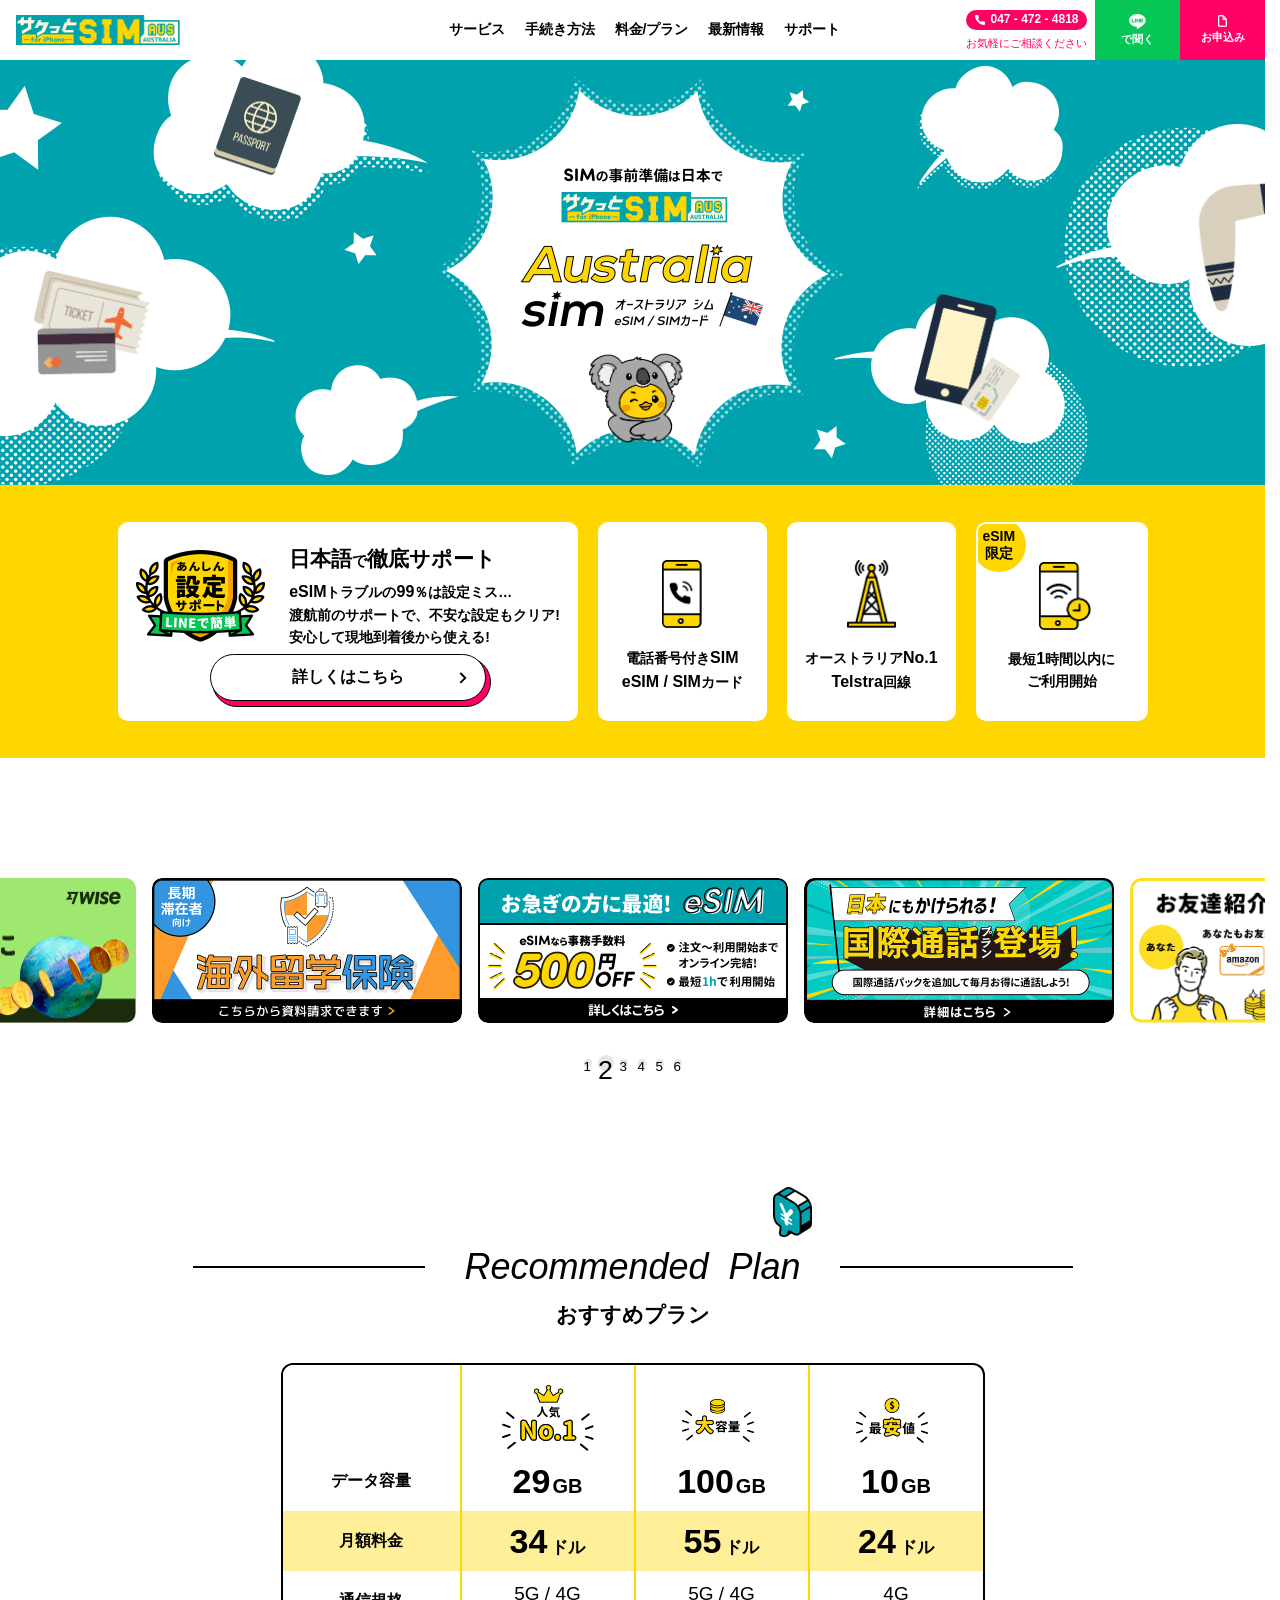
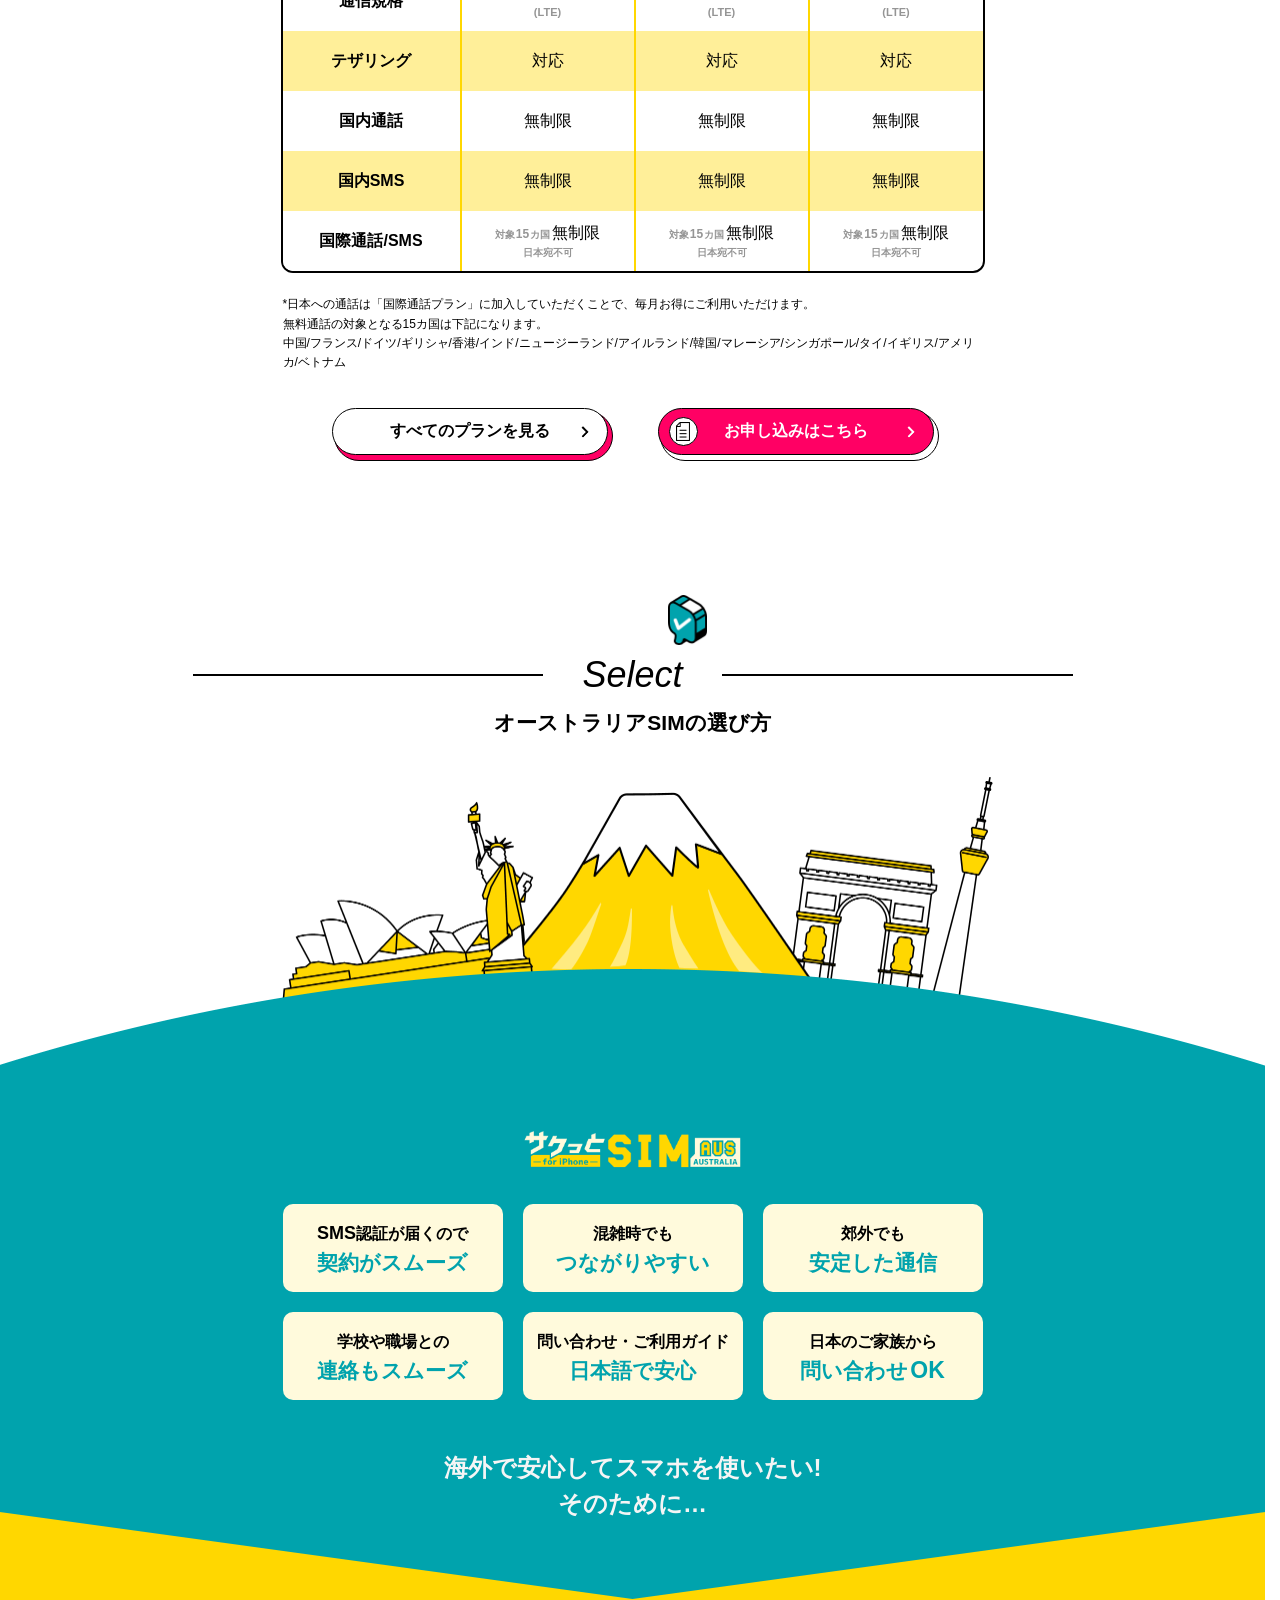
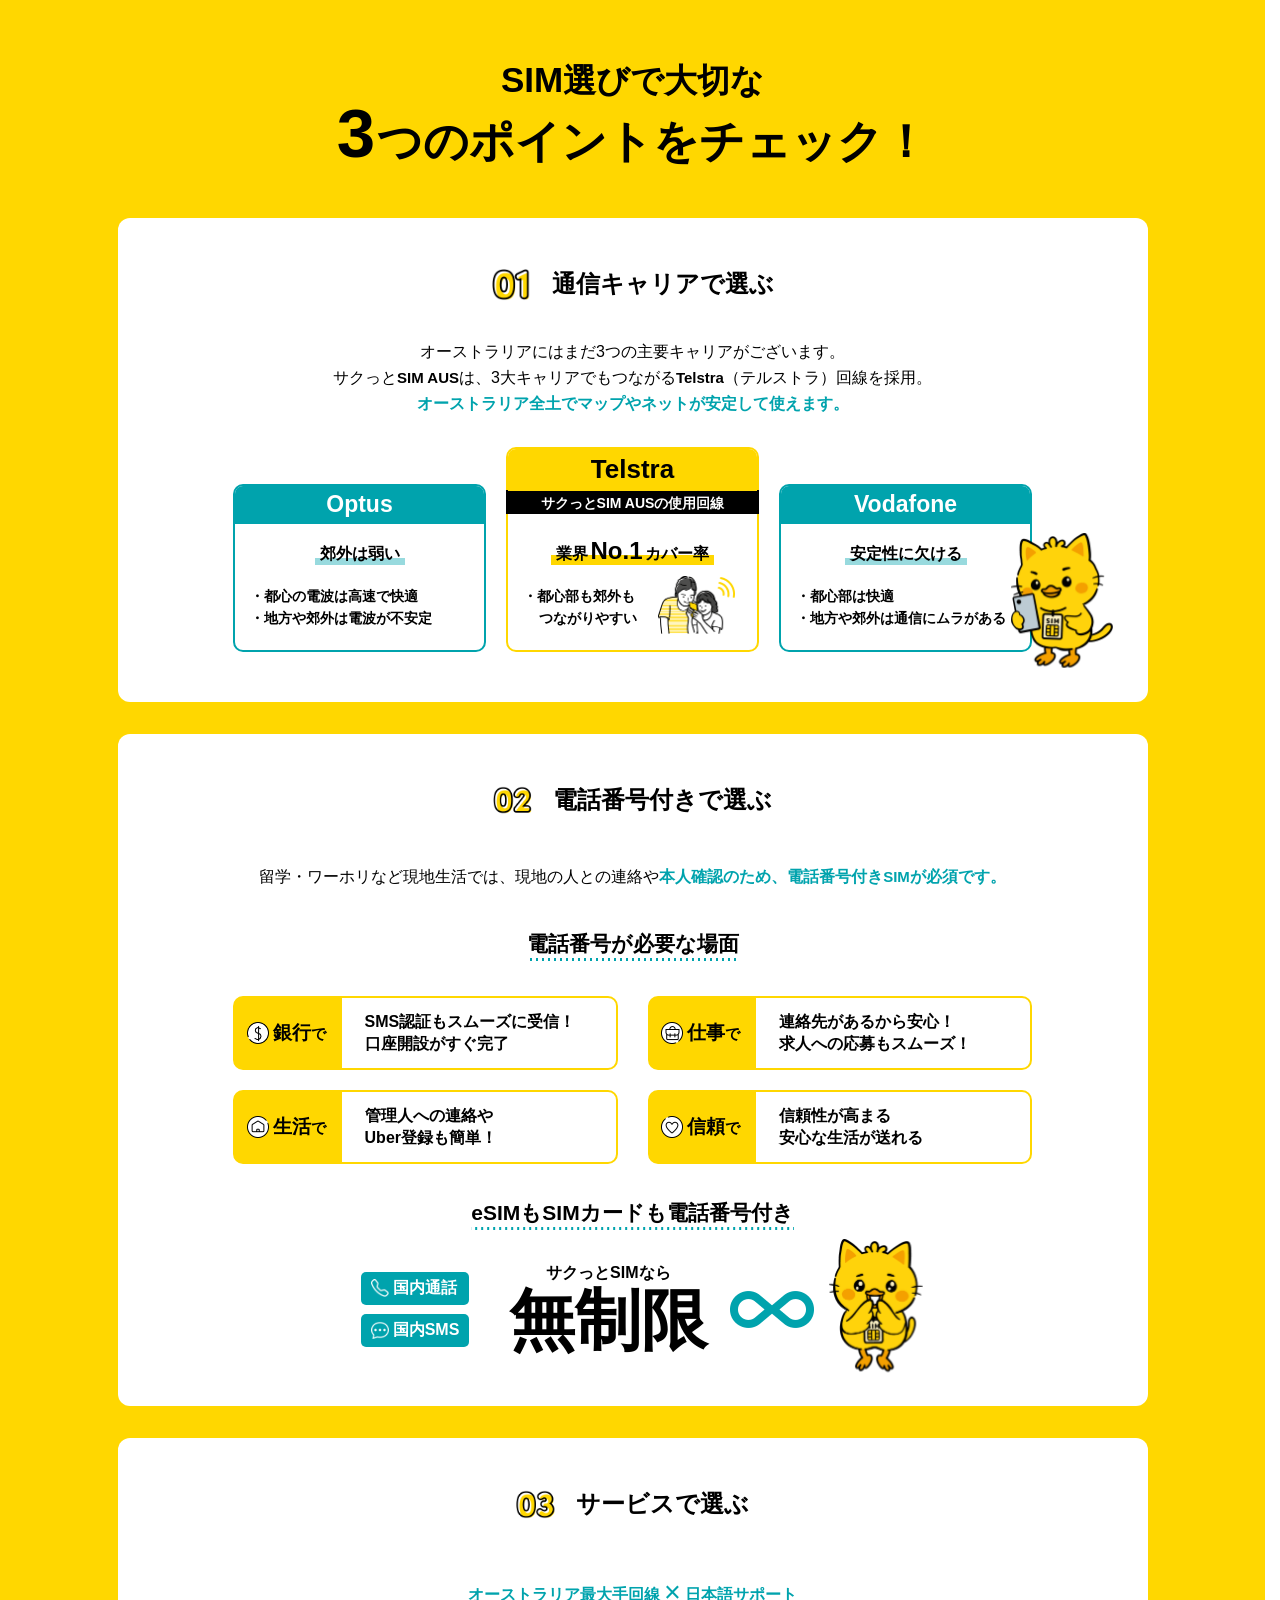
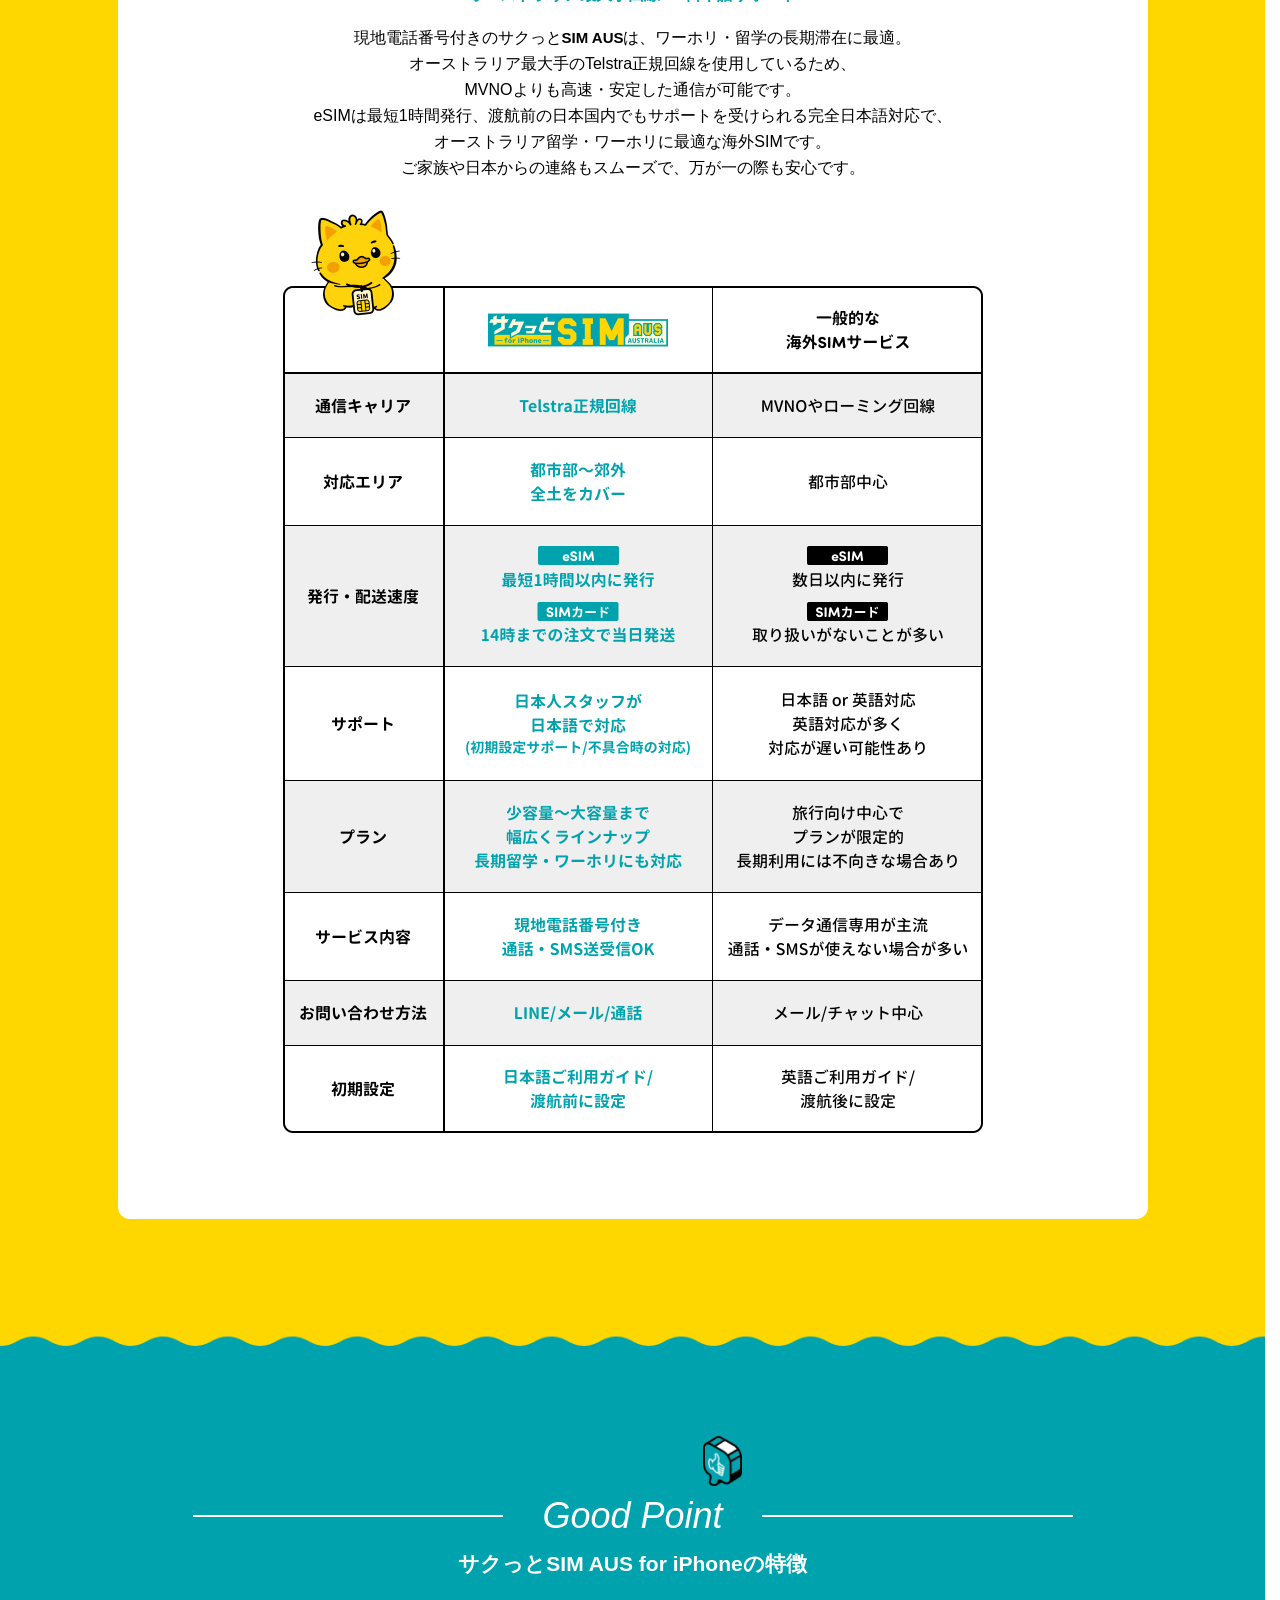
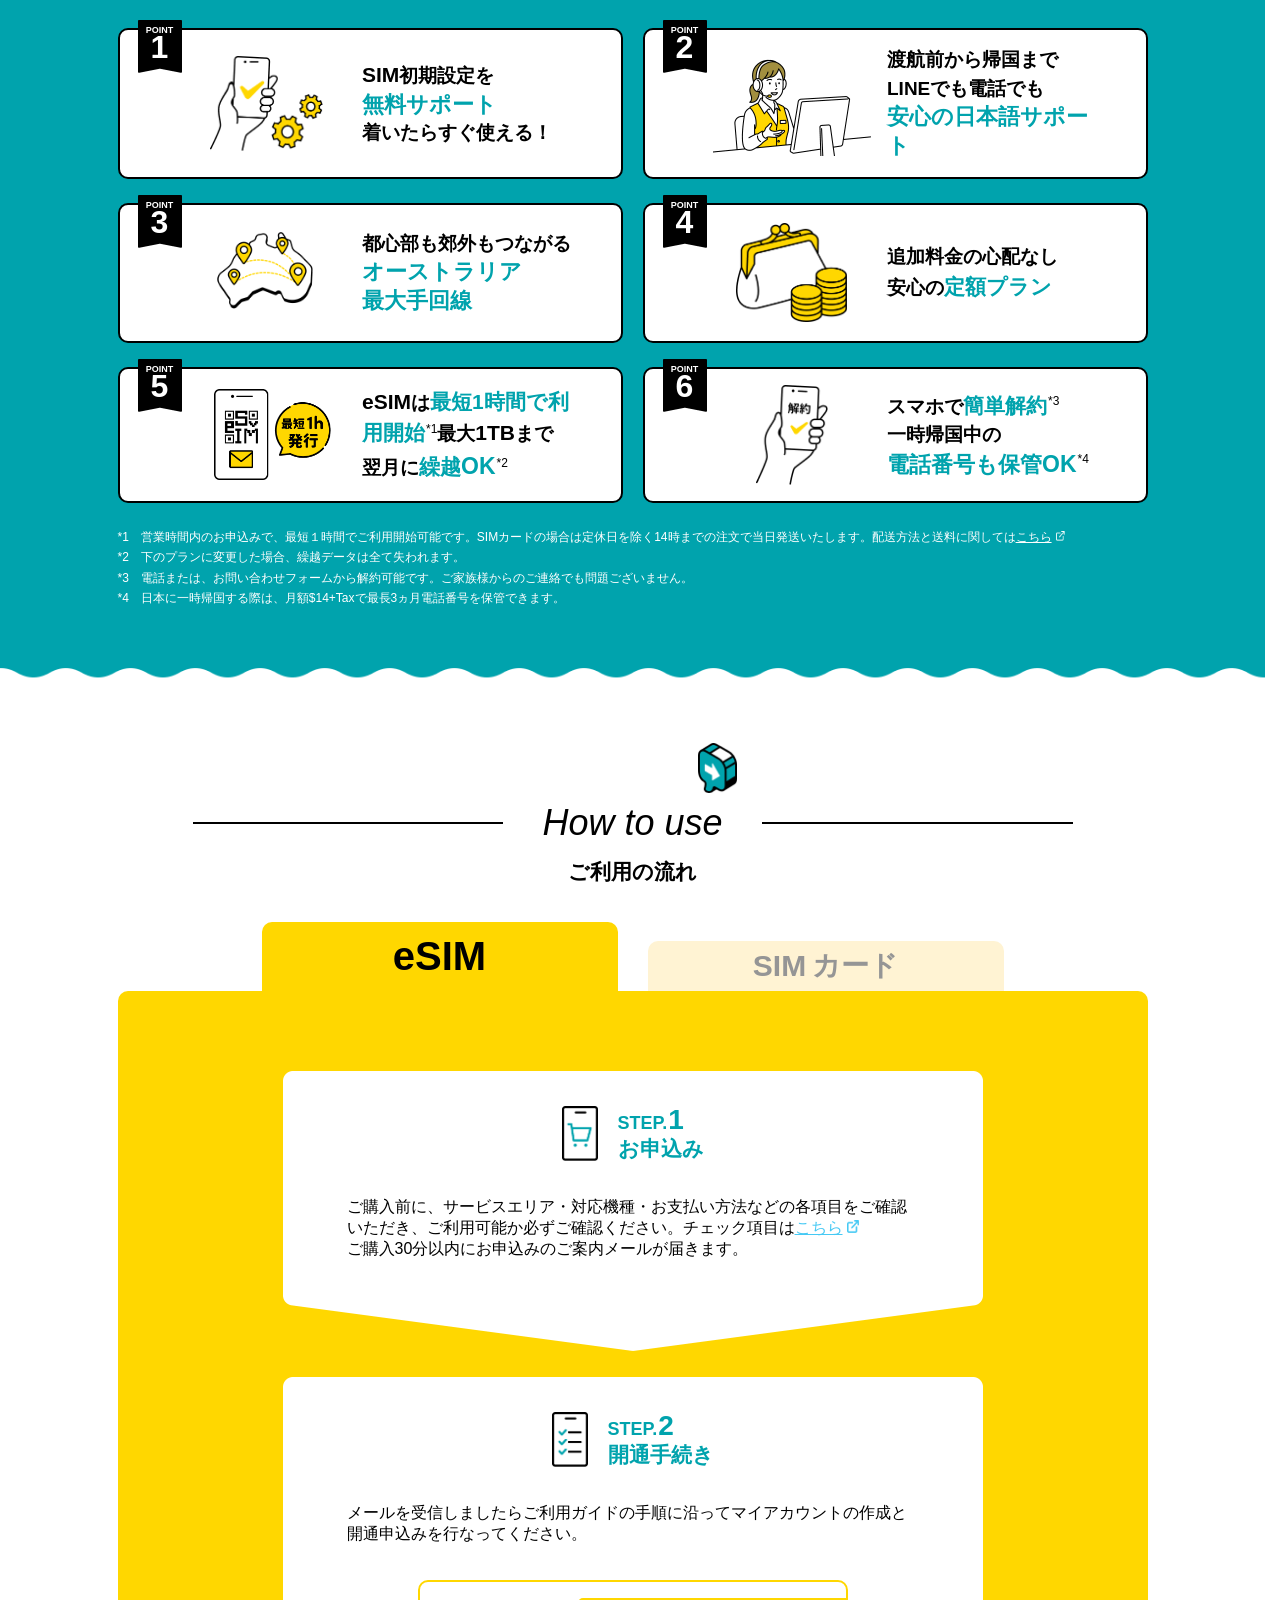
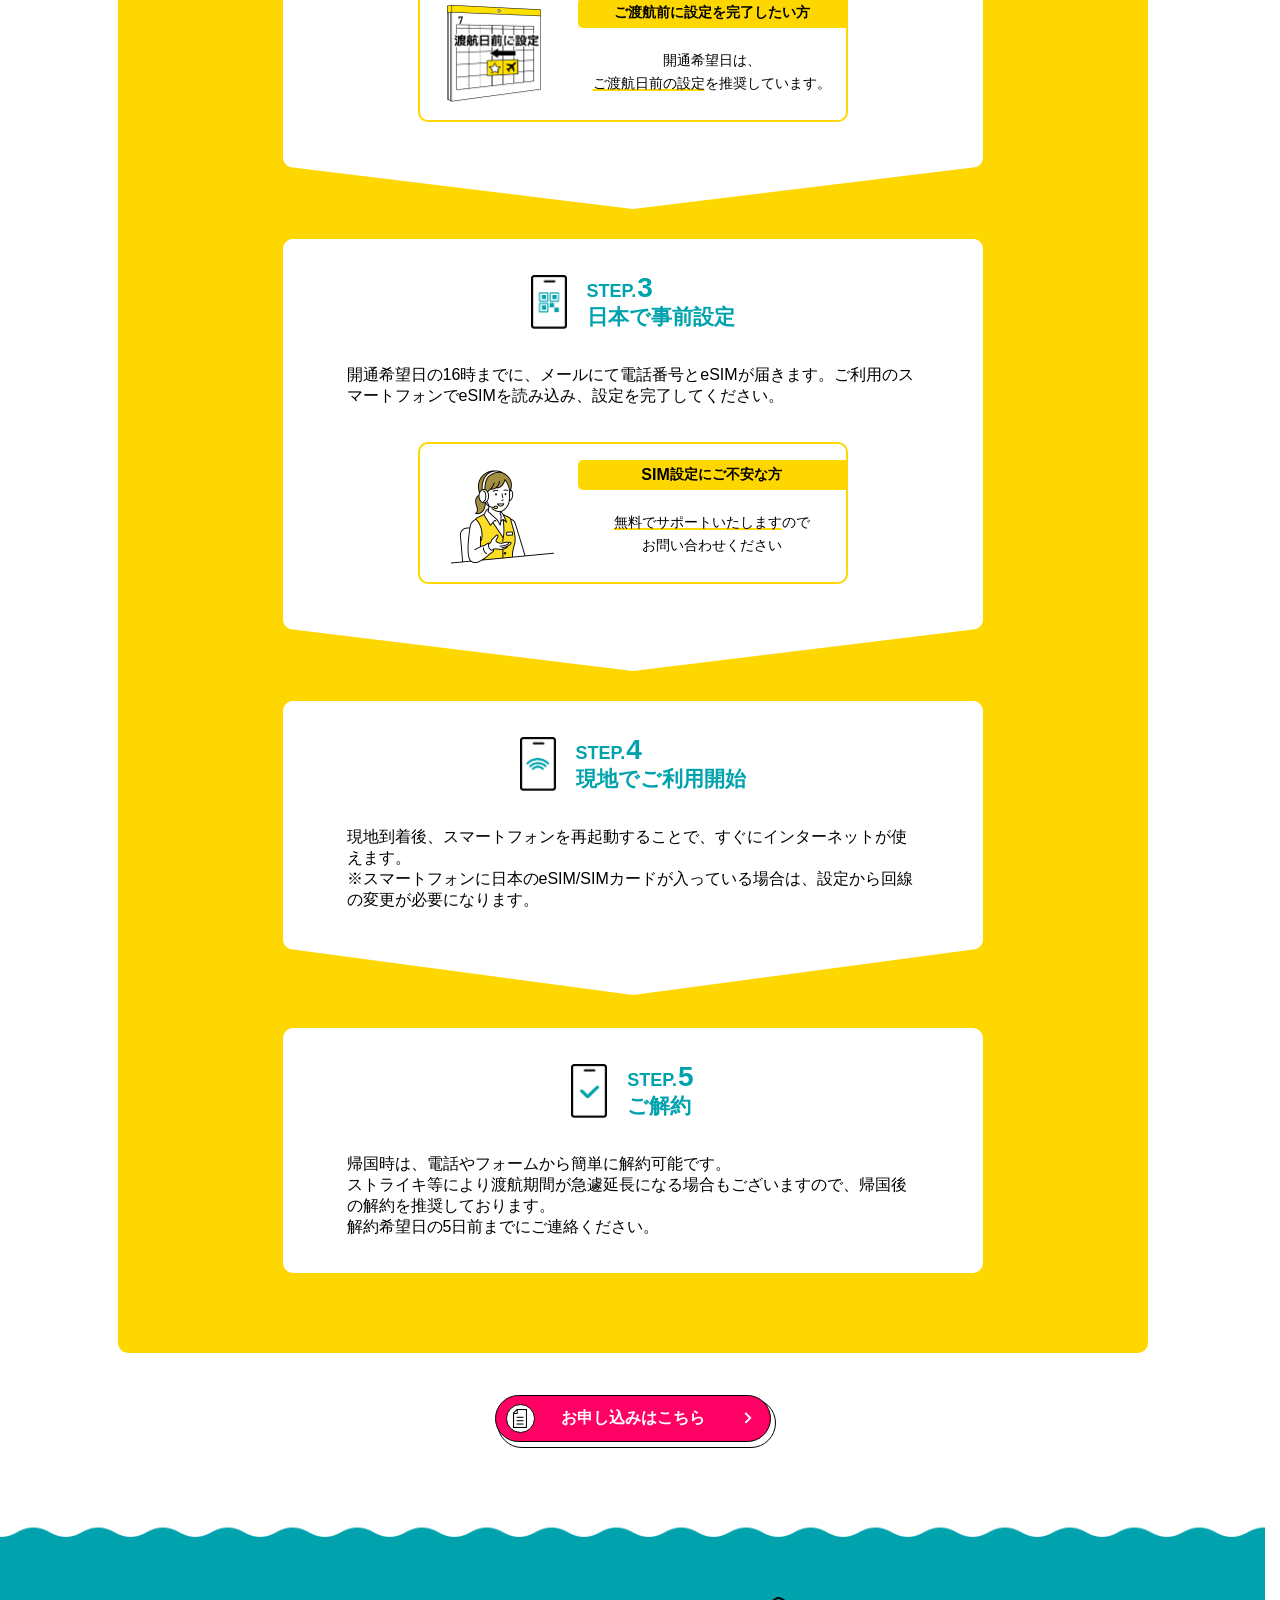
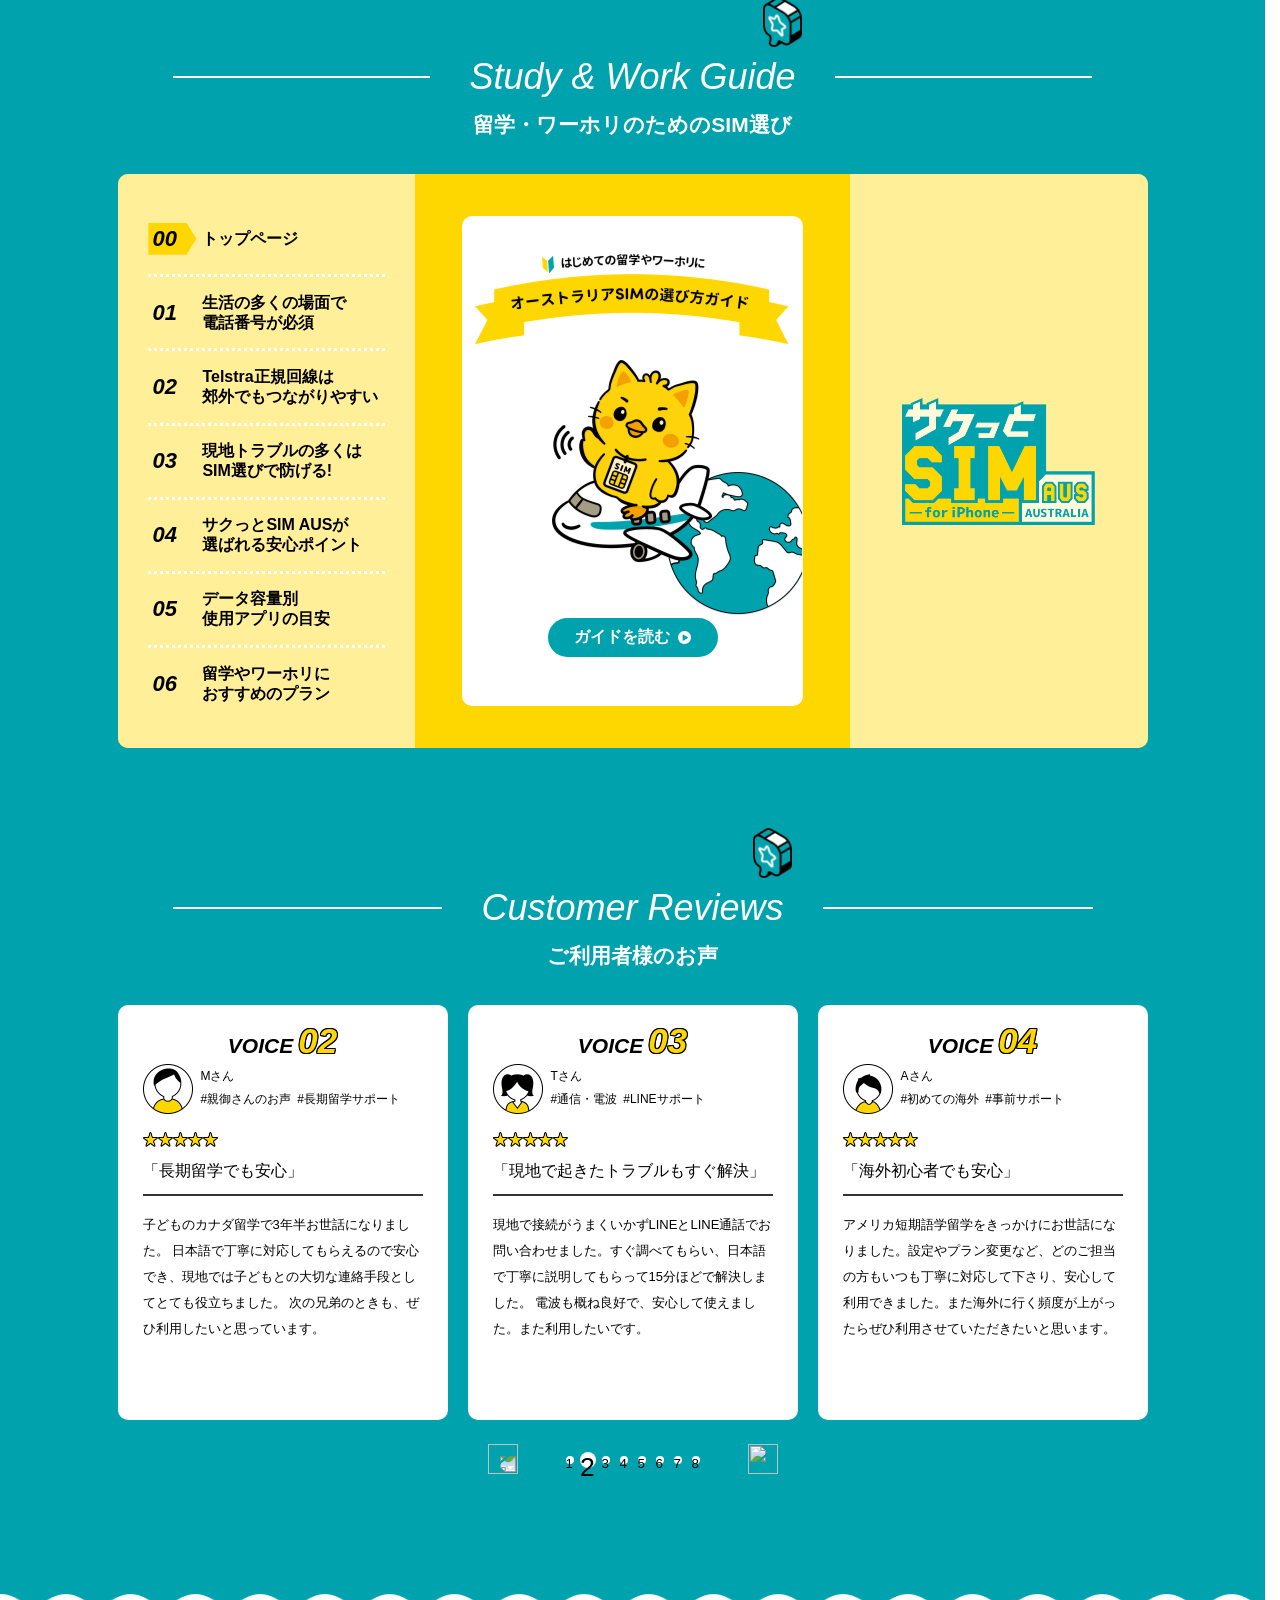
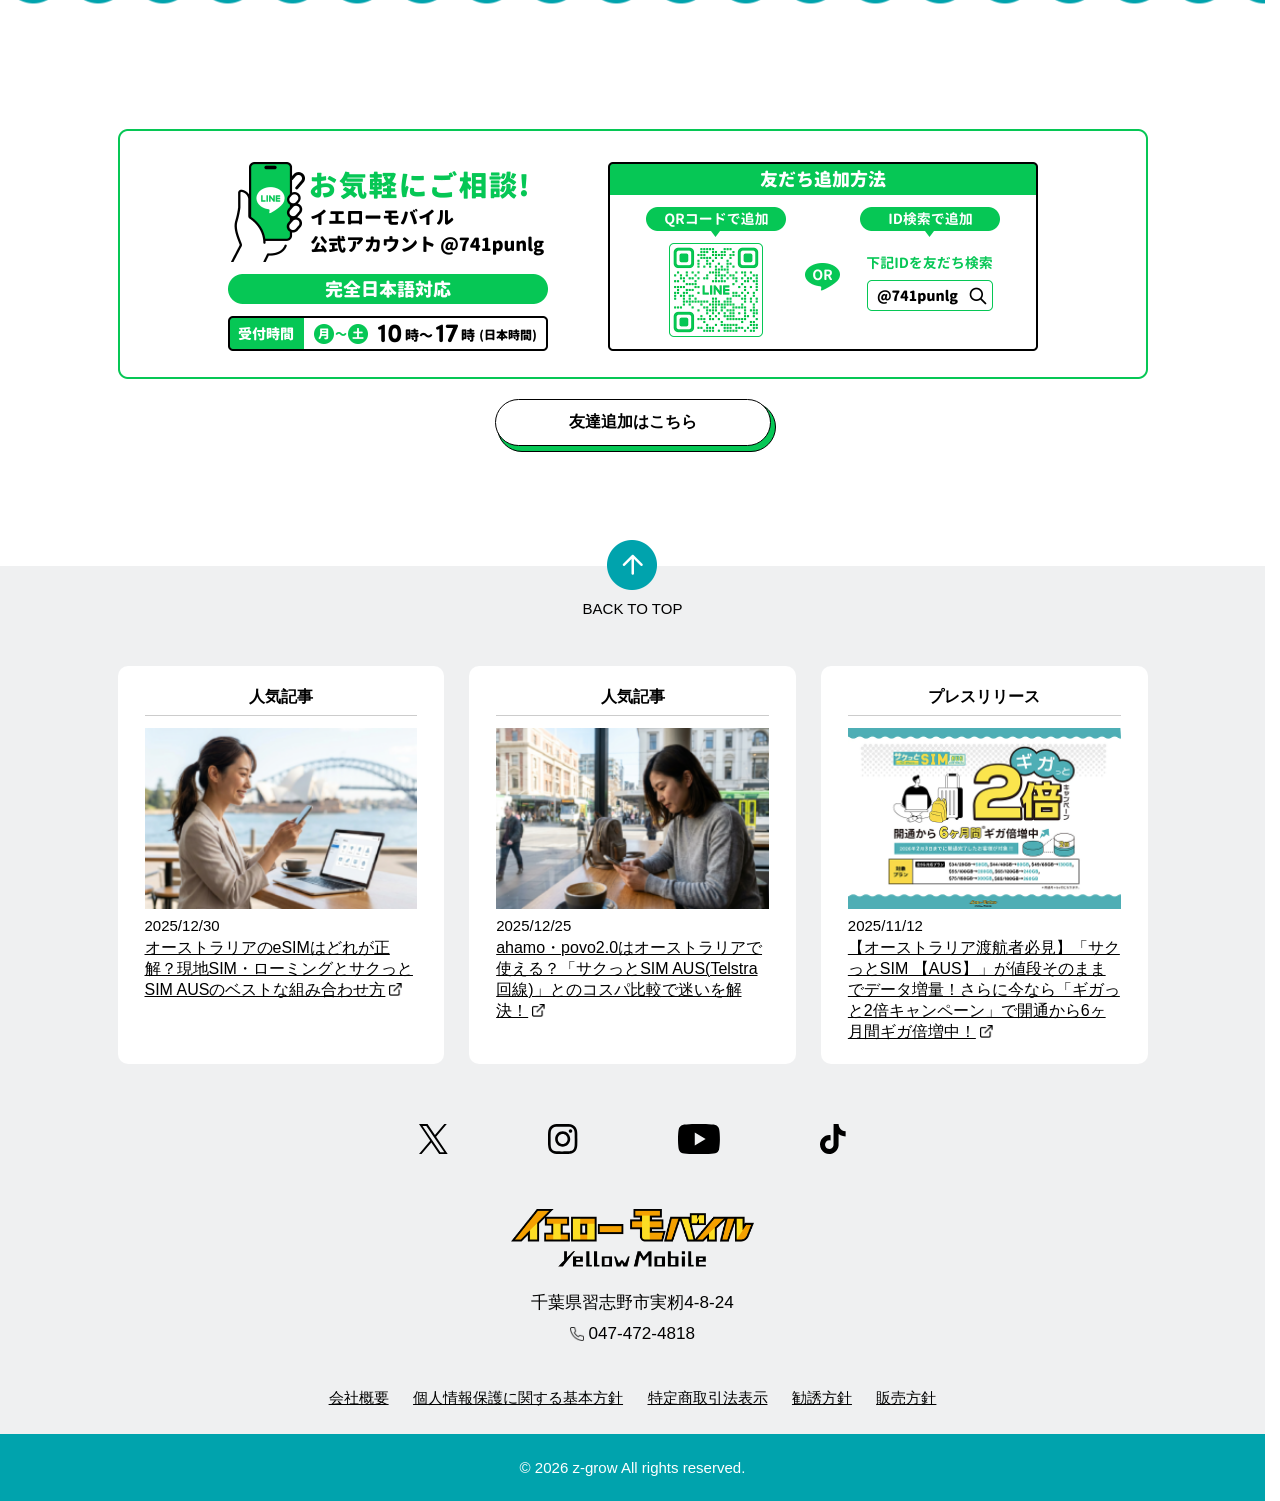
==== commit 9cc0fe89: "2026.7.11" ====
--- a/index.html
+++ b/index.html
@@ -191,22 +191,22 @@
             <div class="content-box1">
               <div class="content-box2">
                 <div class="section-box">
-                  <p class="section-title">最新記事</p>
-                  <a class="article" href="#">
-                    <img class="thumnail" src="img/header/最新情報/サムネ.png">
+                  <p class="section-title">人気記事</p>
+                  <a class="article" href="https://yellowmobile.us/blog/%e3%82%aa%e3%83%bc%e3%82%b9%e3%83%88%e3%83%a9%e3%83%aa%e3%82%a2esim%e3%81%af%e3%81%a9%e3%82%8c%e3%81%8c%e6%ad%a3%e8%a7%a3%ef%bc%9f%e7%8f%be%e5%9c%b0sim%e3%83%bb%e3%83%ad%e3%83%bc%e3%83%9f%e3%83%b3/">
+                    <img class="thumnail" src="img/header/最新情報/fav-thu2.png">
                     <div>
-                      <p>2025/11/12</p>
-                      <p>【オーストラリア渡航者必見】「サクっとSIM 【AUS】」が値段そのままでデータ増量！さらに今なら「ギガっと2倍キャンペーン」で開通から6ヶ月間ギガ倍増中！<img src="img/footer/linkicon.png" class="inline-icon"></p>
+                      <p>2025/12/30</p>
+                      <p>オーストラリアのeSIMはどれが正解？現地SIM・ローミングとサクっとSIM AUSのベストな組み合わせ方<img src="img/footer/linkicon.png" class="inline-icon"></p>
                     </div>
                   </a>
                 </div>
                 <div class="section-box">
                   <p class="section-title">人気記事</p>
-                  <a class="article" href="#">
-                    <img class="thumnail" src="img/header/最新情報/サムネ.png">
+                  <a class="article" href="https://yellowmobile.us/blog/ahamo%e3%83%bbpovo2-0%e3%81%af%e3%82%aa%e3%83%bc%e3%82%b9%e3%83%88%e3%83%a9%e3%83%aa%e3%82%a2%e3%81%a7%e4%bd%bf%e3%81%88%e3%82%8b%ef%bc%9f%e3%80%8c%e5%b0%82%e7%94%a8sim-esim%ef%bc%88telstra%e5%9b%9e/">
+                    <img class="thumnail" src="img/header/最新情報/fav-thu1.png">
                     <div>
-                      <p>2025/11/12</p>
-                      <p>【オーストラリア渡航者必見】「サクっとSIM 【AUS】」が値段そのままでデータ増量！さらに今なら「ギガっと2倍キャンペーン」で開通から6ヶ月間ギガ倍増中！<img src="img/footer/linkicon.png" class="inline-icon"></p>
+                      <p>2025/12/25</p>
+                      <p>ahamo・povo2.0はオーストラリアで使える？「サクっとSIM AUS(Telstra回線)」とのコスパ比較で迷いを解決！<img src="img/footer/linkicon.png" class="inline-icon"></p>
                     </div>
                   </a>
                 </div>
@@ -1569,24 +1569,24 @@
 		<div class="footer_press">
 			<div class="inner">
         <div class="section-box">
-          <p class="section-title">最新記事</p>
+          <p class="section-title">人気記事</p>
           <span></span>
-          <a class="article" href="https://yellowmobile.us/blog/optus%ef%bc%88%e3%82%aa%e3%83%97%e3%82%bf%e3%82%b9%ef%bc%89%e5%9b%9e%e7%b7%9a%e3%81%ae%e7%89%b9%e5%be%b4%ef%bd%9c%e9%83%bd%e5%b8%82%e9%83%a8%e3%81%a7%e3%81%ae%e9%80%9f%e5%ba%a6%e3%81%a8%e3%82%a8/">
-            <img class="thumnail" src="img/header/最新情報/サムネ.png">
+          <a class="article" href="https://yellowmobile.us/blog/%e3%82%aa%e3%83%bc%e3%82%b9%e3%83%88%e3%83%a9%e3%83%aa%e3%82%a2esim%e3%81%af%e3%81%a9%e3%82%8c%e3%81%8c%e6%ad%a3%e8%a7%a3%ef%bc%9f%e7%8f%be%e5%9c%b0sim%e3%83%bb%e3%83%ad%e3%83%bc%e3%83%9f%e3%83%b3/">
+            <img class="thumnail" src="img/header/最新情報/fav-thu2.png">
             <div>
-              <p>2025/11/12</p>
-              <p>【オーストラリア渡航者必見】「サクっとSIM 【AUS】」が値段そのままでデータ増量！さらに今なら「ギガっと2倍キャンペーン」で開通から6ヶ月間ギガ倍増中！<img src="img/footer/linkicon.png" class="inline-icon"></p>
+              <p>2025/12/30</p>
+              <p>オーストラリアのeSIMはどれが正解？現地SIM・ローミングとサクっとSIM AUSのベストな組み合わせ方<img src="img/footer/linkicon.png" class="inline-icon"></p>
             </div>
           </a>
         </div>
         <div class="section-box">
           <p class="section-title">人気記事</p>
           <span></span>
-          <a class="article" href="#">
-            <img class="thumnail" src="img/header/最新情報/サムネ.png">
+          <a class="article" href="https://yellowmobile.us/blog/ahamo%e3%83%bbpovo2-0%e3%81%af%e3%82%aa%e3%83%bc%e3%82%b9%e3%83%88%e3%83%a9%e3%83%aa%e3%82%a2%e3%81%a7%e4%bd%bf%e3%81%88%e3%82%8b%ef%bc%9f%e3%80%8c%e5%b0%82%e7%94%a8sim-esim%ef%bc%88telstra%e5%9b%9e/">
+            <img class="thumnail" src="img/header/最新情報/fav-thu1.png">
             <div>
-              <p>2025/11/12</p>
-              <p>【オーストラリア渡航者必見】「サクっとSIM 【AUS】」が値段そのままでデータ増量！さらに今なら「ギガっと2倍キャンペーン」で開通から6ヶ月間ギガ倍増中！<img src="img/footer/linkicon.png" class="inline-icon"></p>
+              <p>2025/12/25</p>
+              <p>ahamo・povo2.0はオーストラリアで使える？「サクっとSIM AUS(Telstra回線)」とのコスパ比較で迷いを解決！<img src="img/footer/linkicon.png" class="inline-icon"></p>
             </div>
           </a>
         </div>
--- a/css/style.css
+++ b/css/style.css
@@ -1492,6 +1492,9 @@
 .menu-news .content-box1 .content-box2 .section-box .article .thumnail {
   width: 100%;
   height: auto;
+  aspect-ratio: 217/144;
+  -o-object-fit: cover;
+     object-fit: cover;
 }
 .menu-news .content-box1 .content-box2 .section-box .article div p:nth-of-type(1) {
   font-size: 15px;
@@ -2790,7 +2793,7 @@
 }
 @media (max-width: 768px) {
   .sec-top-b {
-    padding: 40px 0 60px;
+    padding: 40px 0 40px;
   }
 }
 
@@ -2880,7 +2883,7 @@
 }
 @media (max-width: 768px) {
   .sec-top-c {
-    padding: 40px 0 60px;
+    padding: 0px 0 60px;
   }
 }
 
@@ -6911,6 +6914,9 @@
 .footer_press .inner .section-box .article .thumnail {
   width: 100%;
   height: auto;
+  aspect-ratio: 217/144;
+  -o-object-fit: cover;
+     object-fit: cover;
 }
 .footer_press .inner .section-box .article div {
   text-align: left;
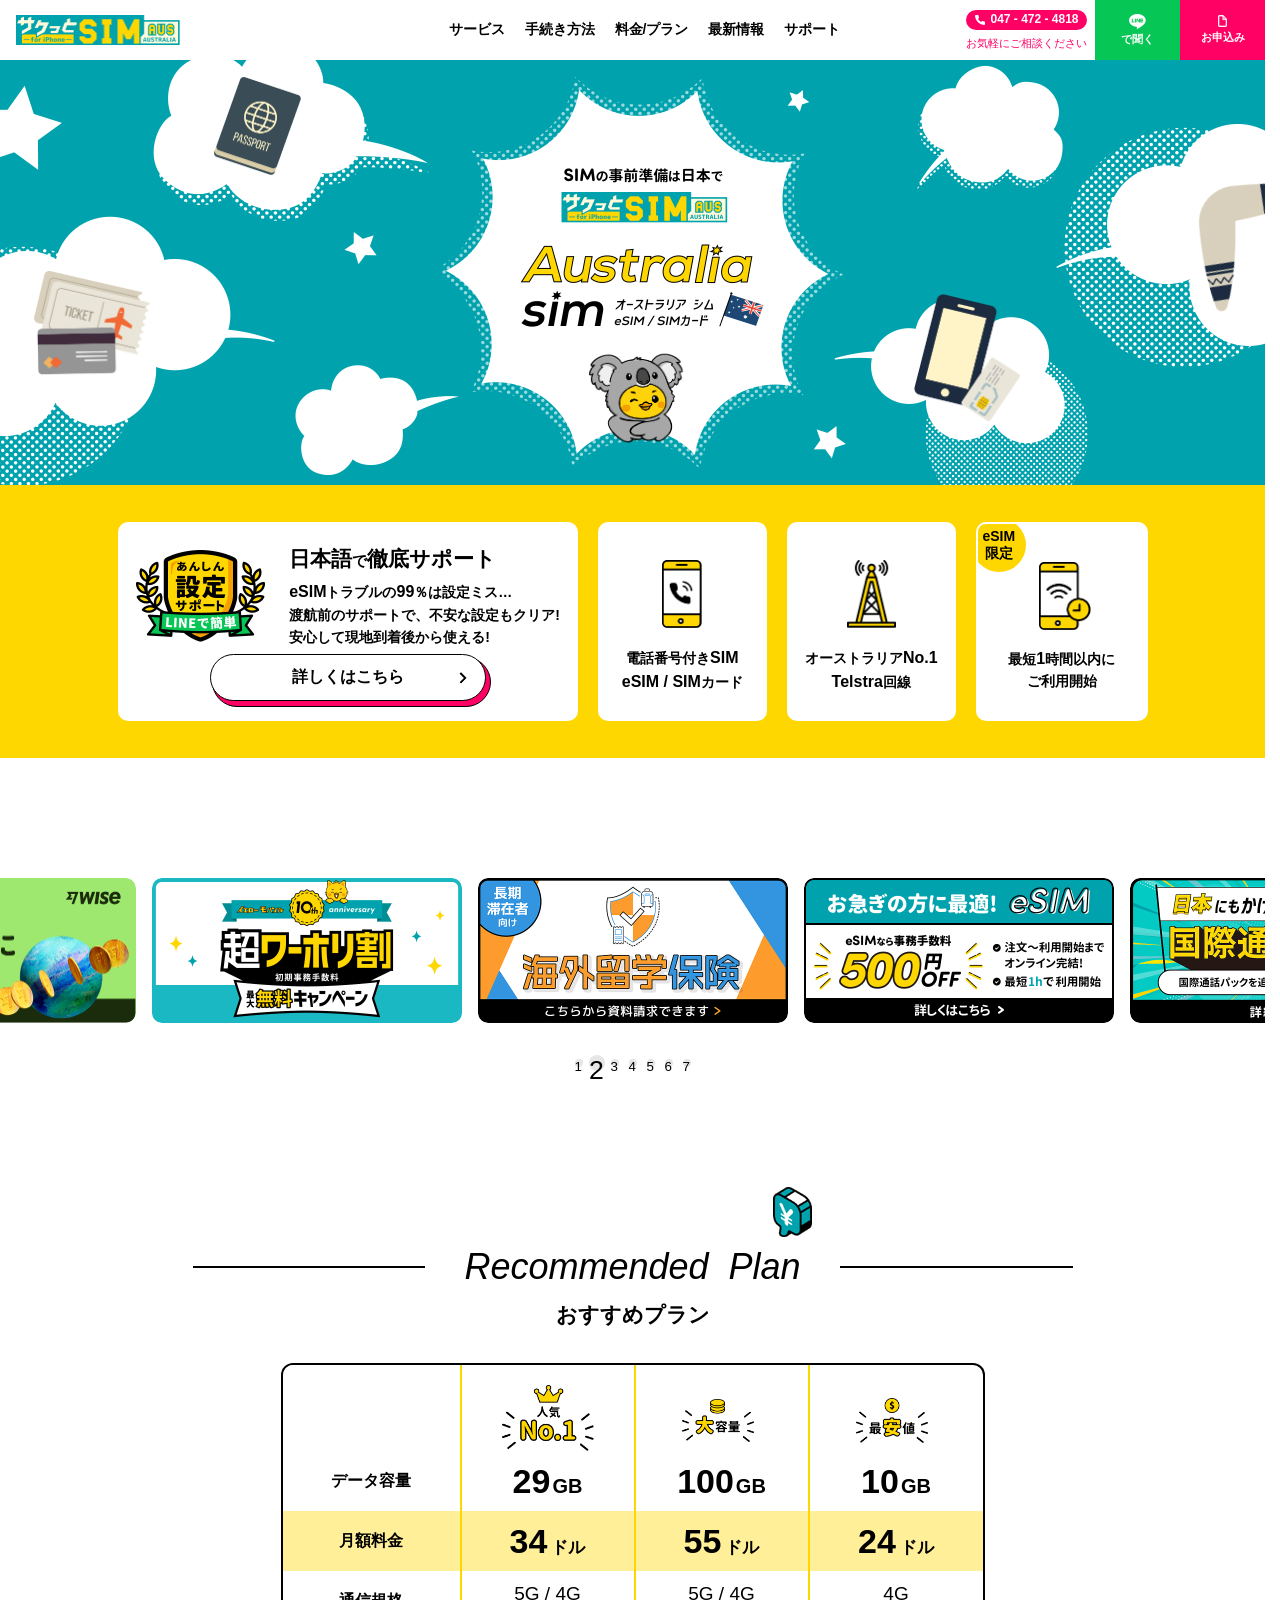
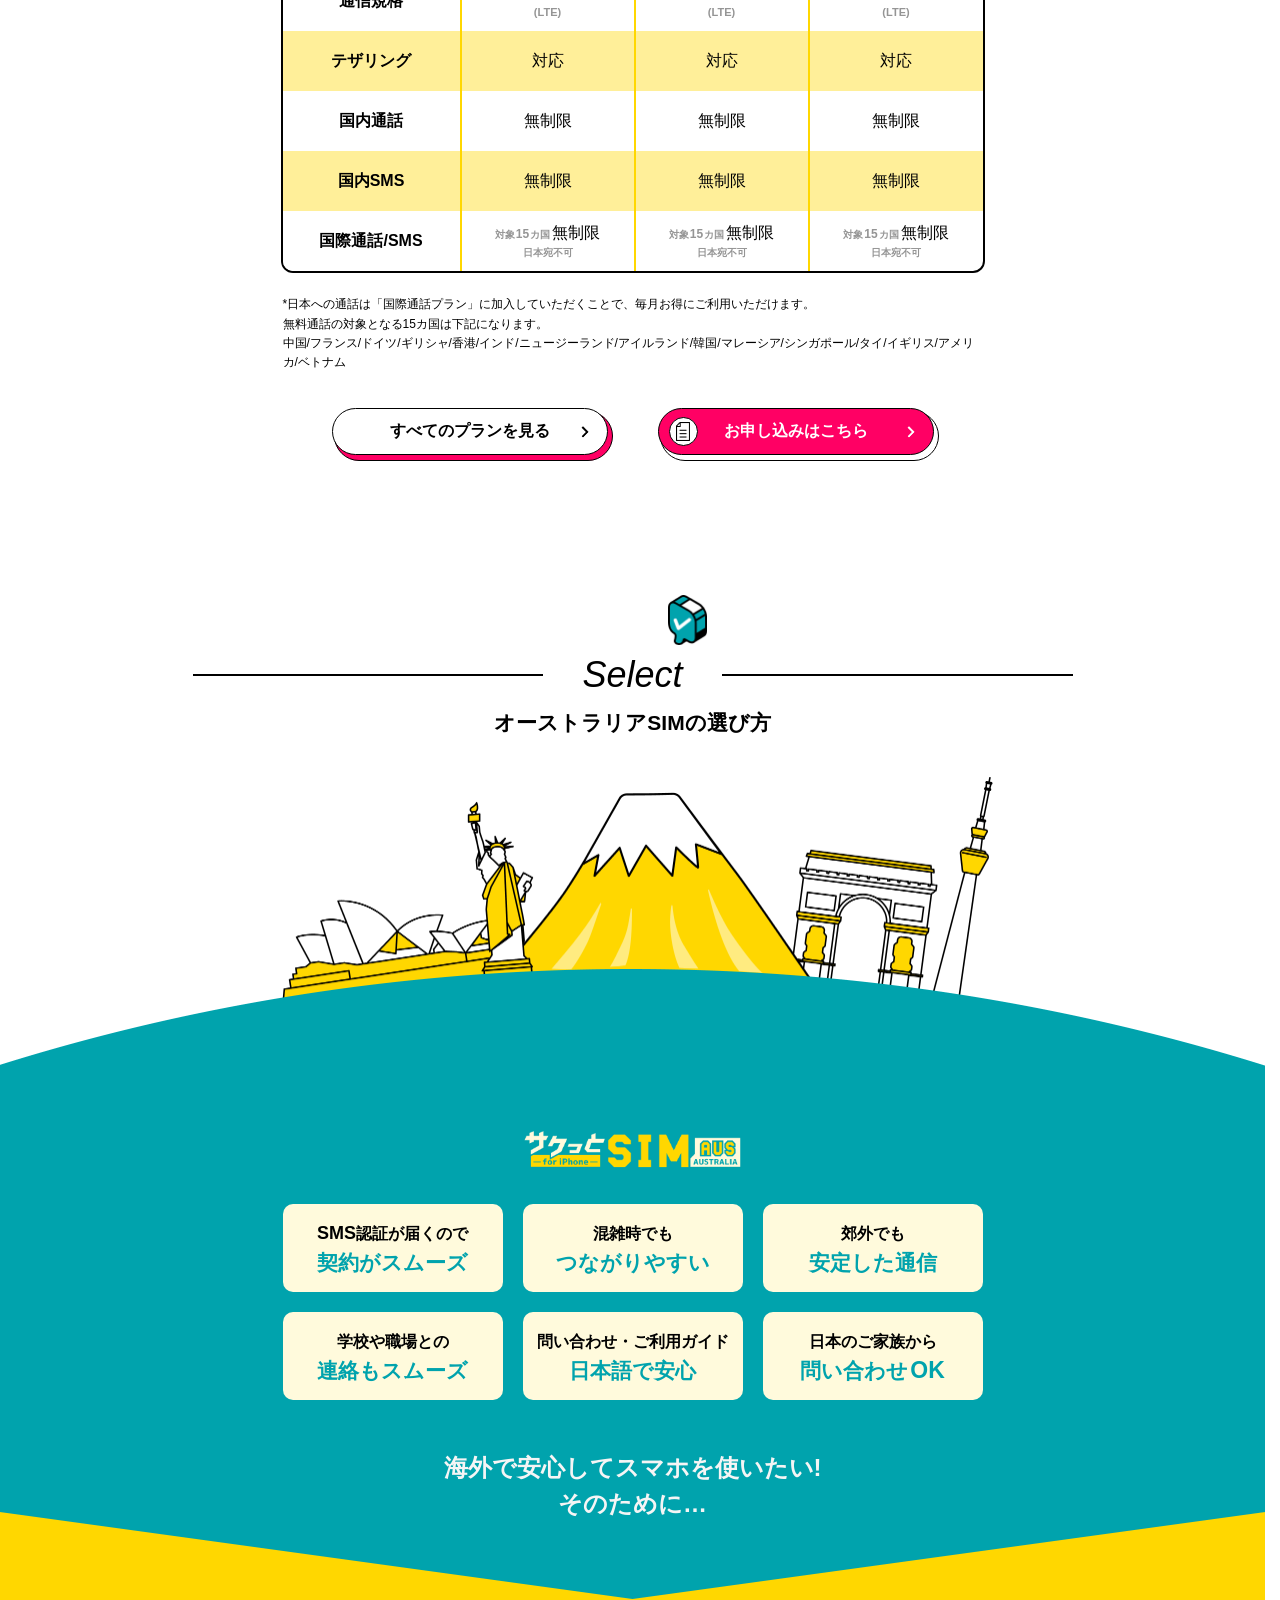
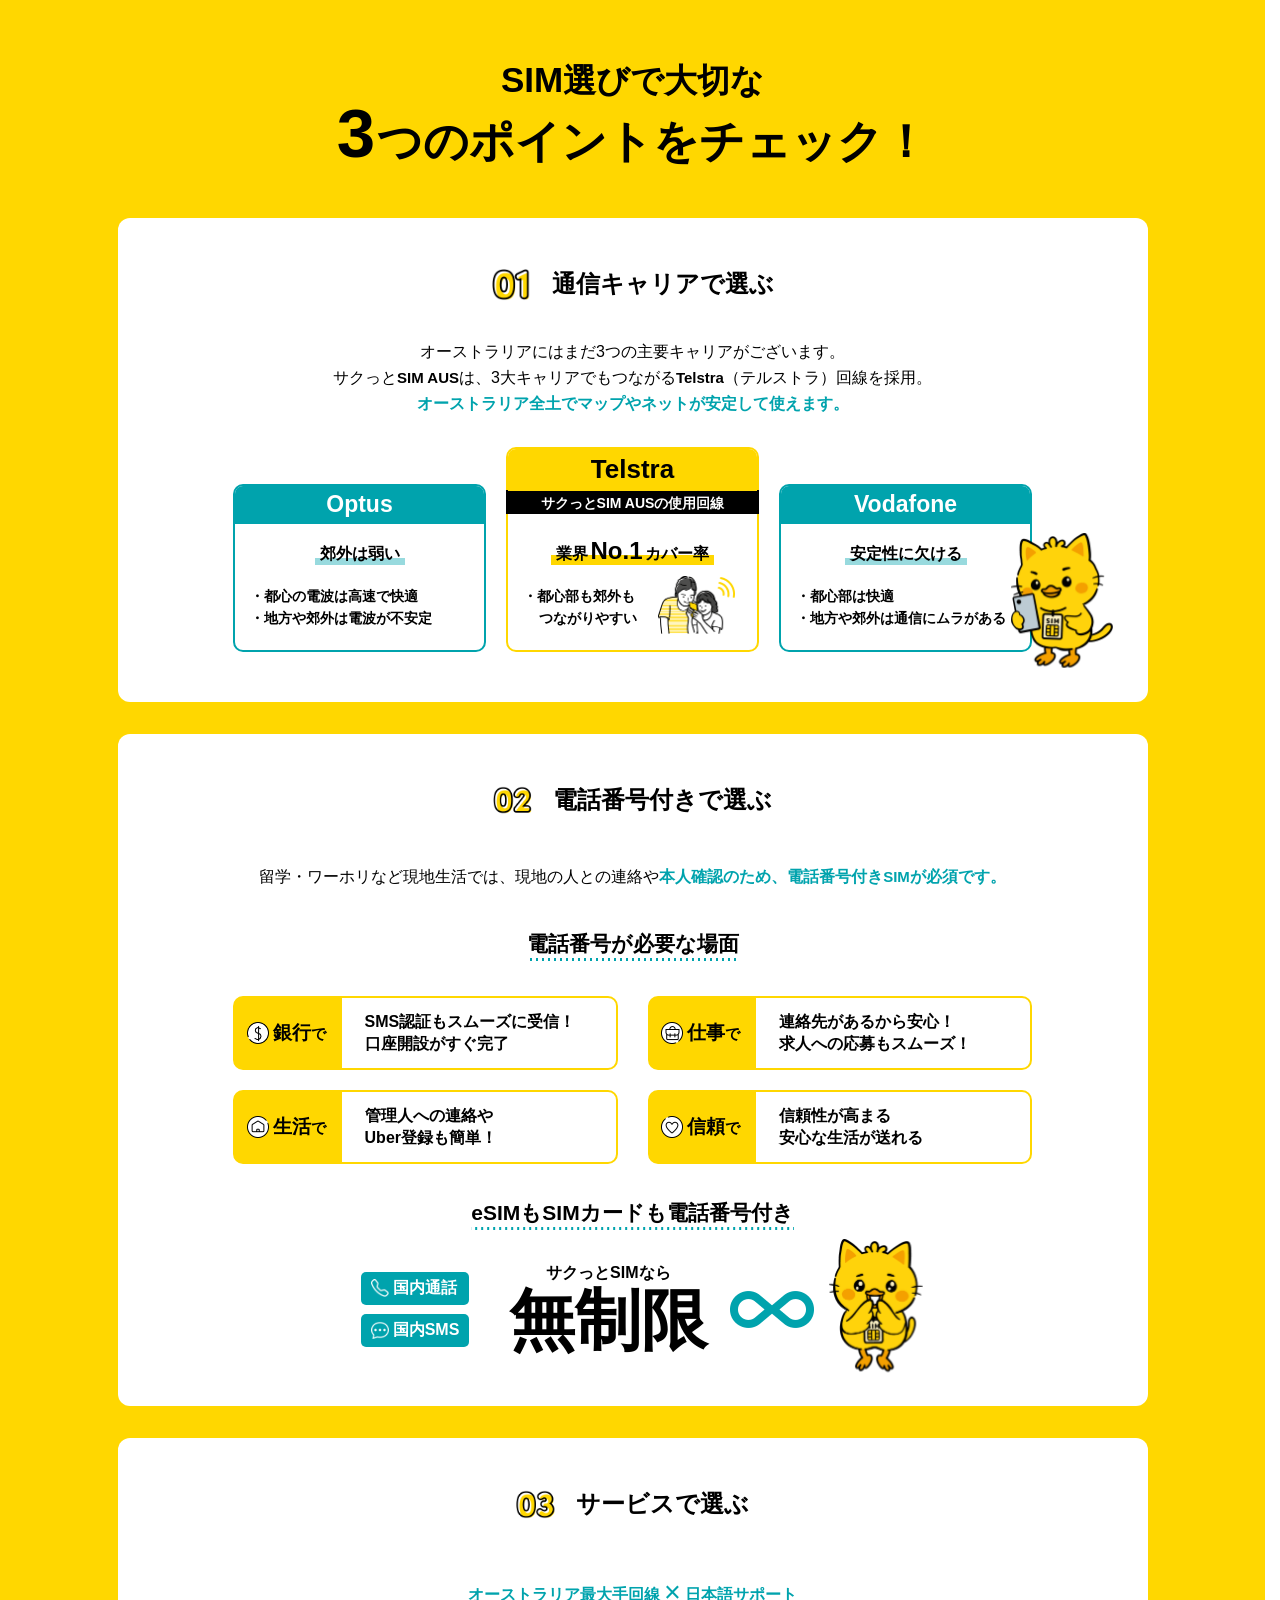
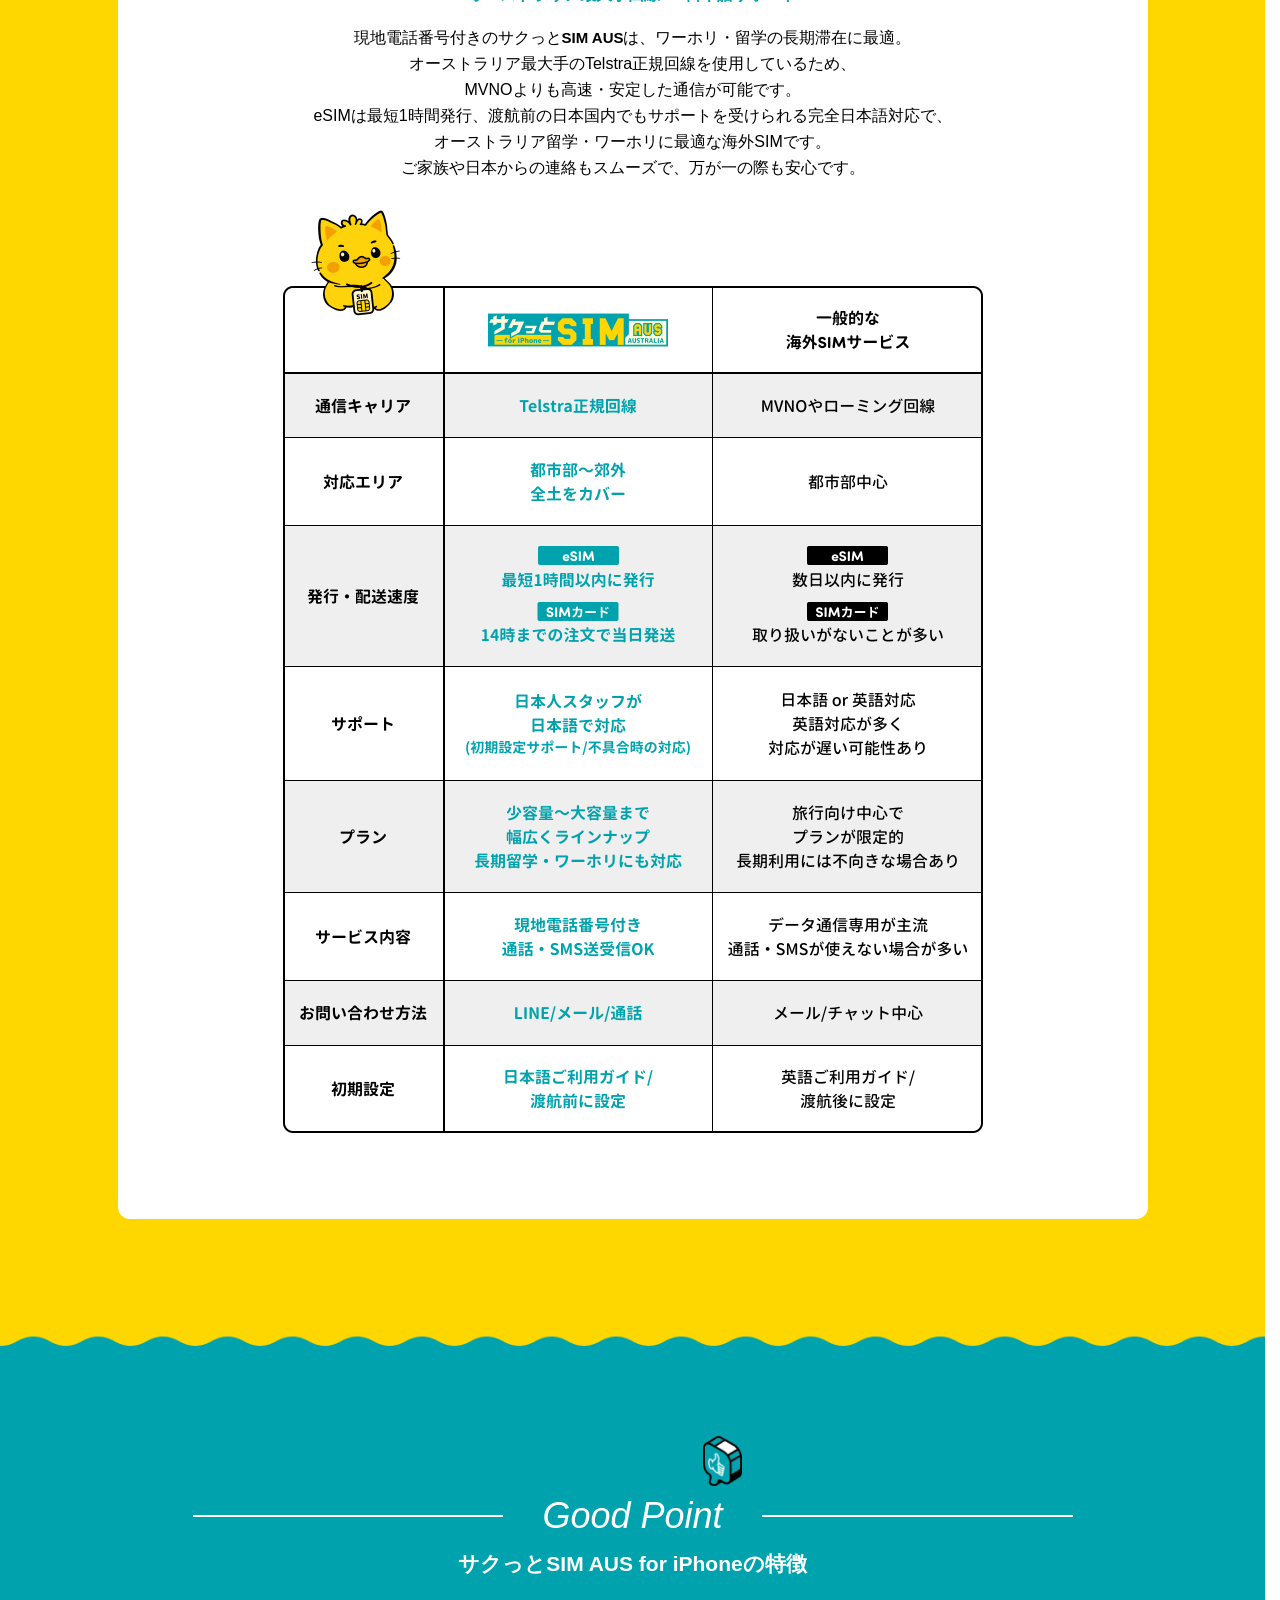
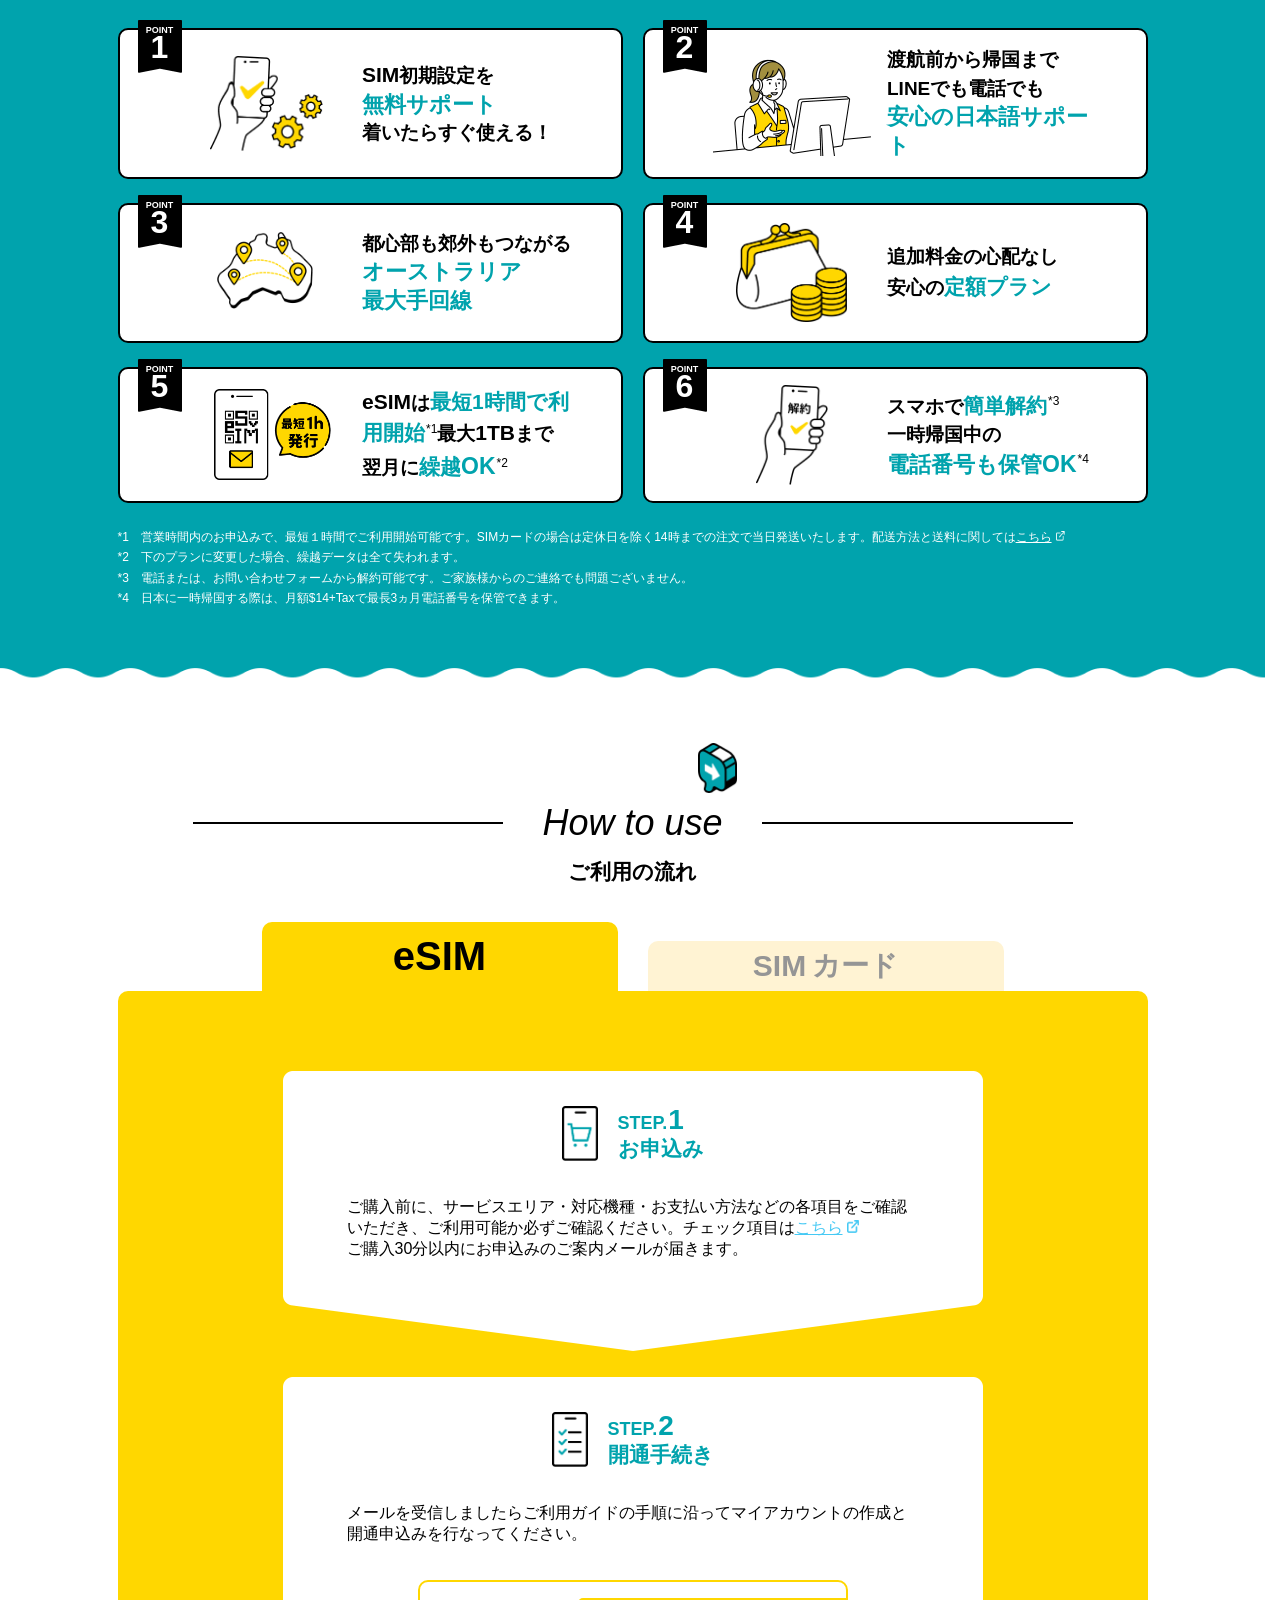
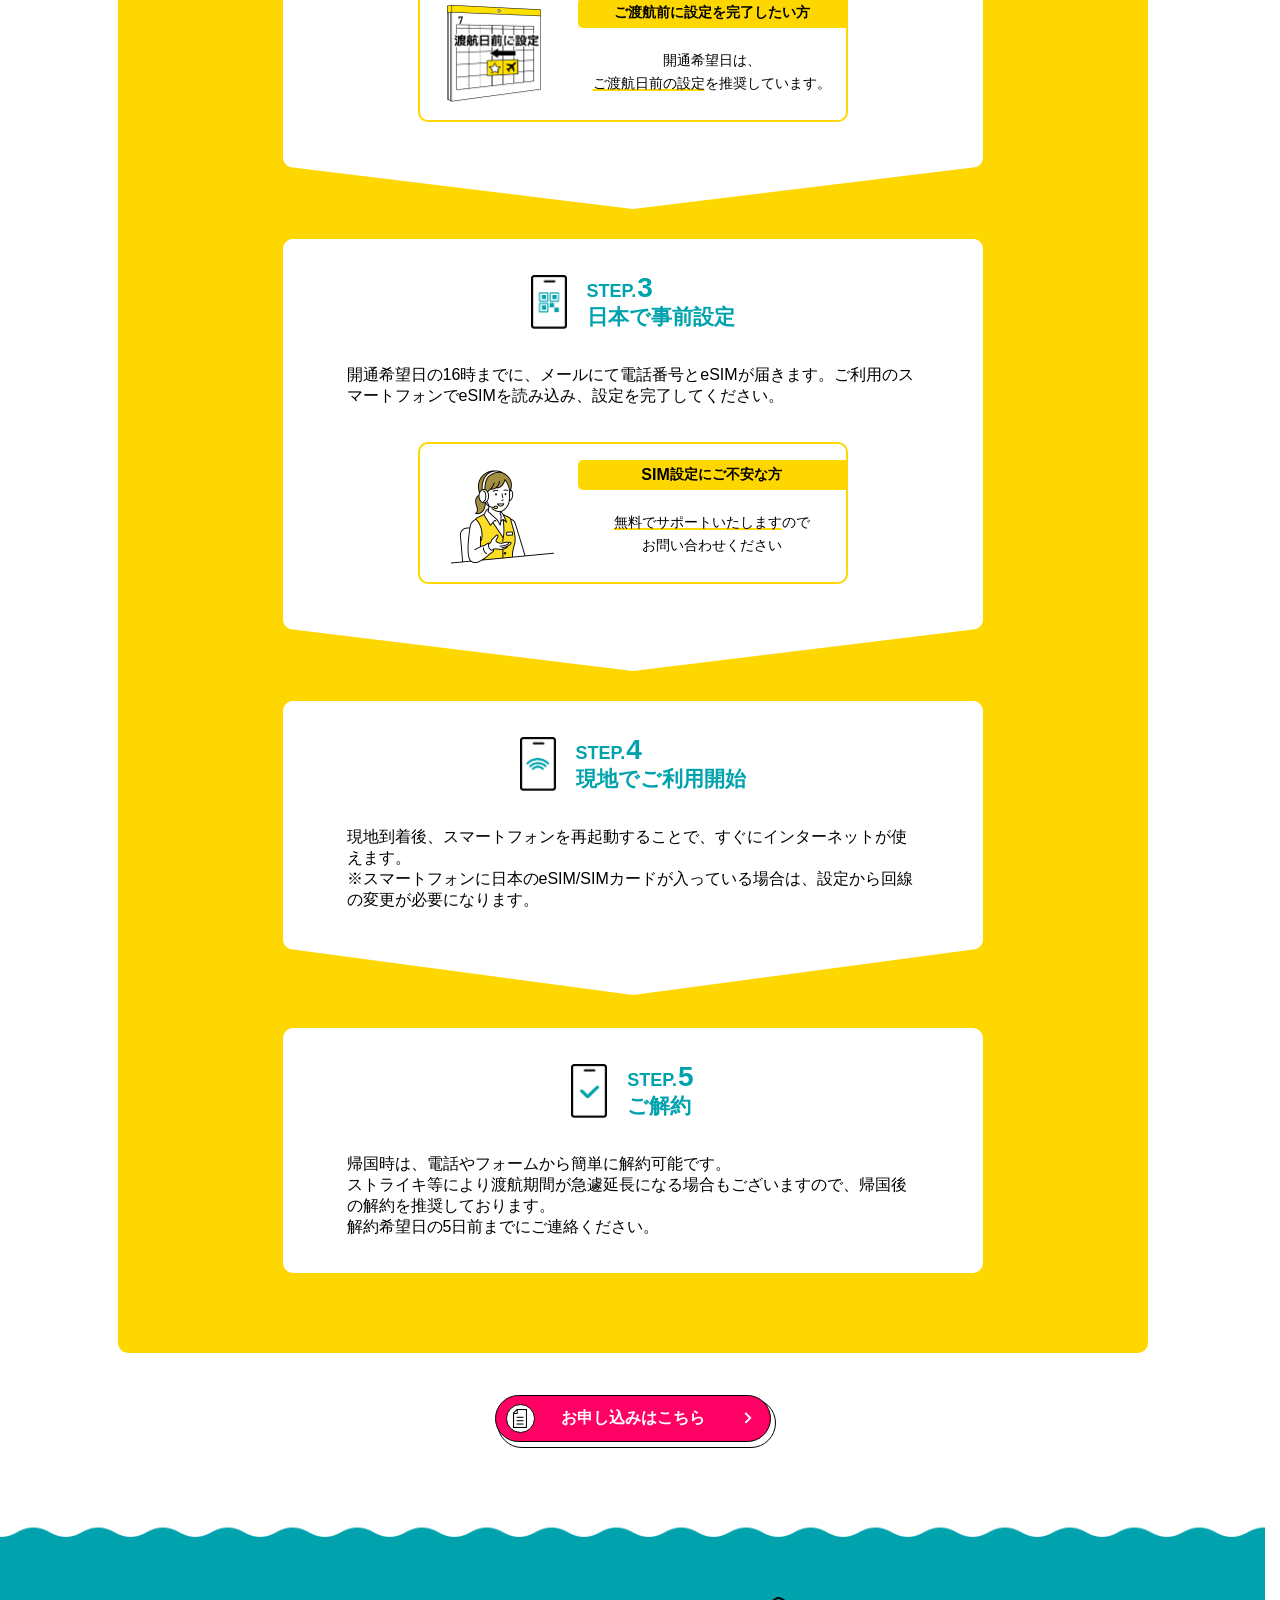
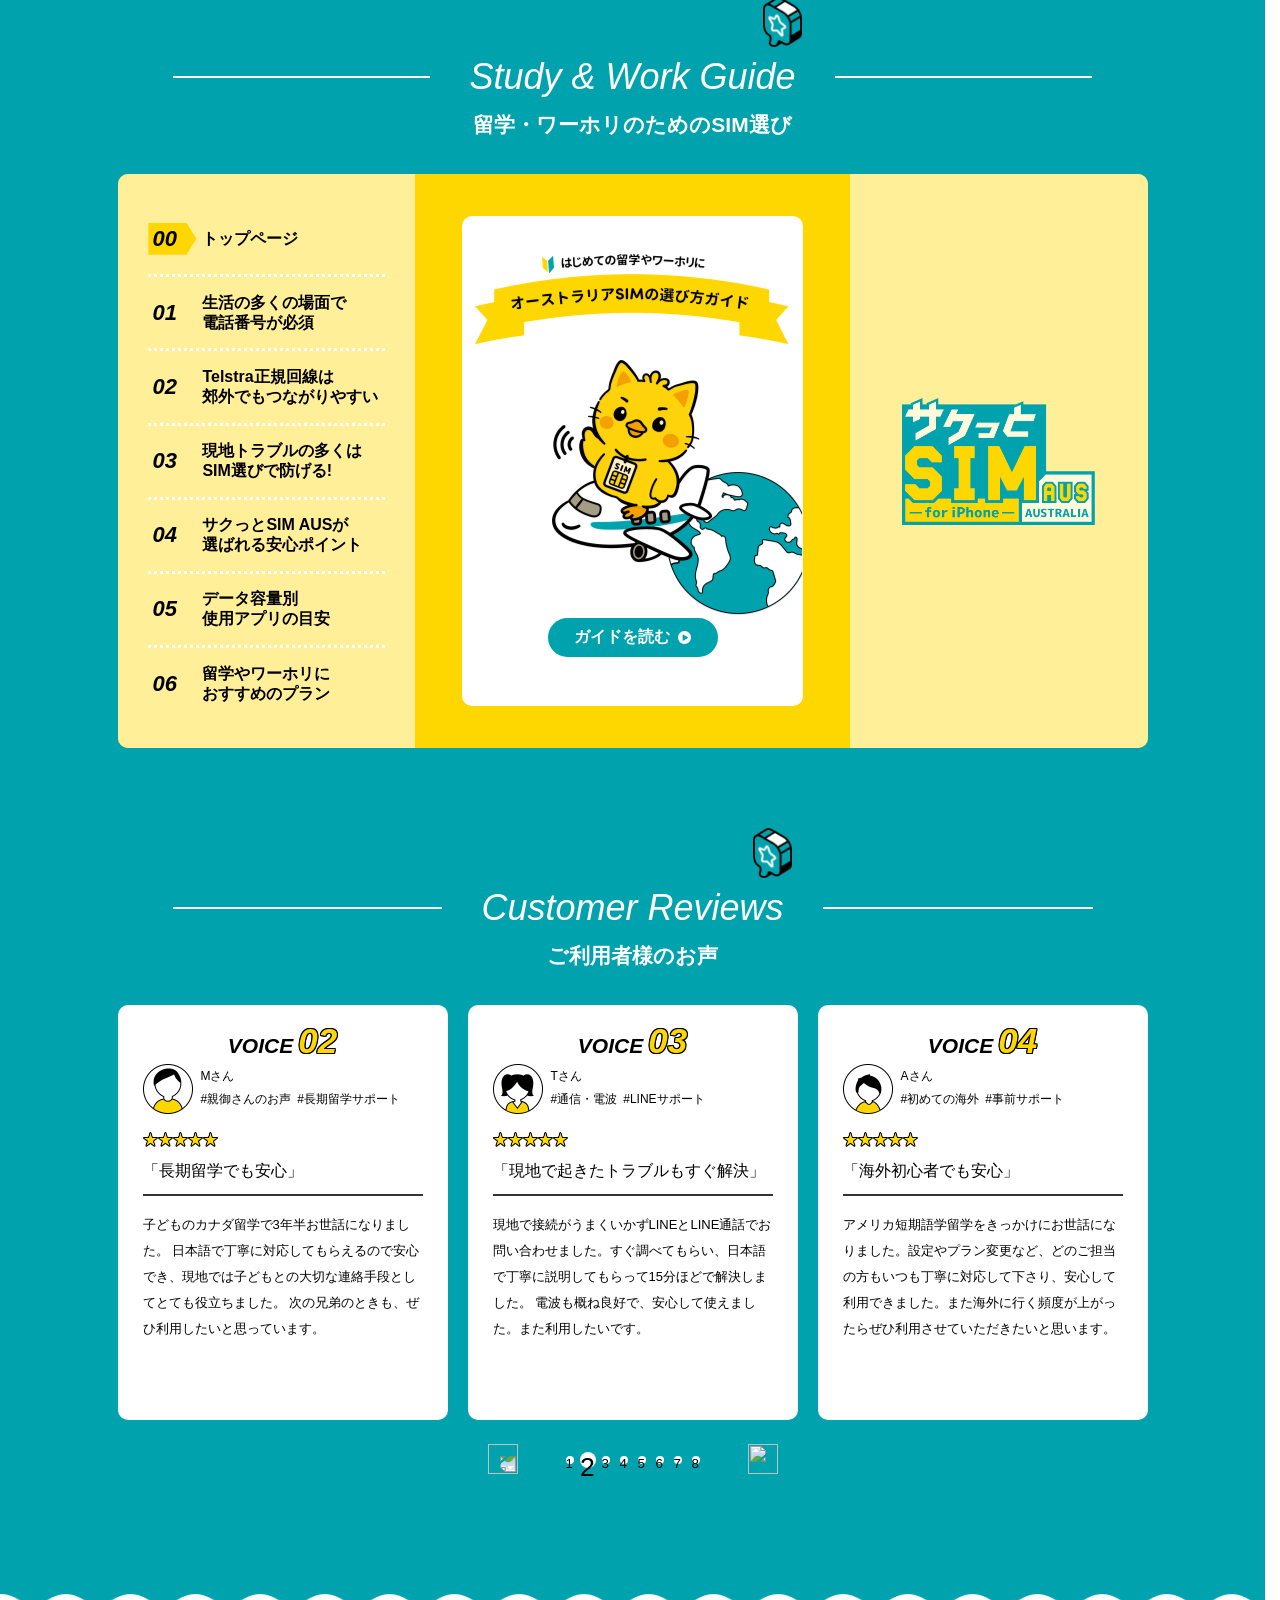
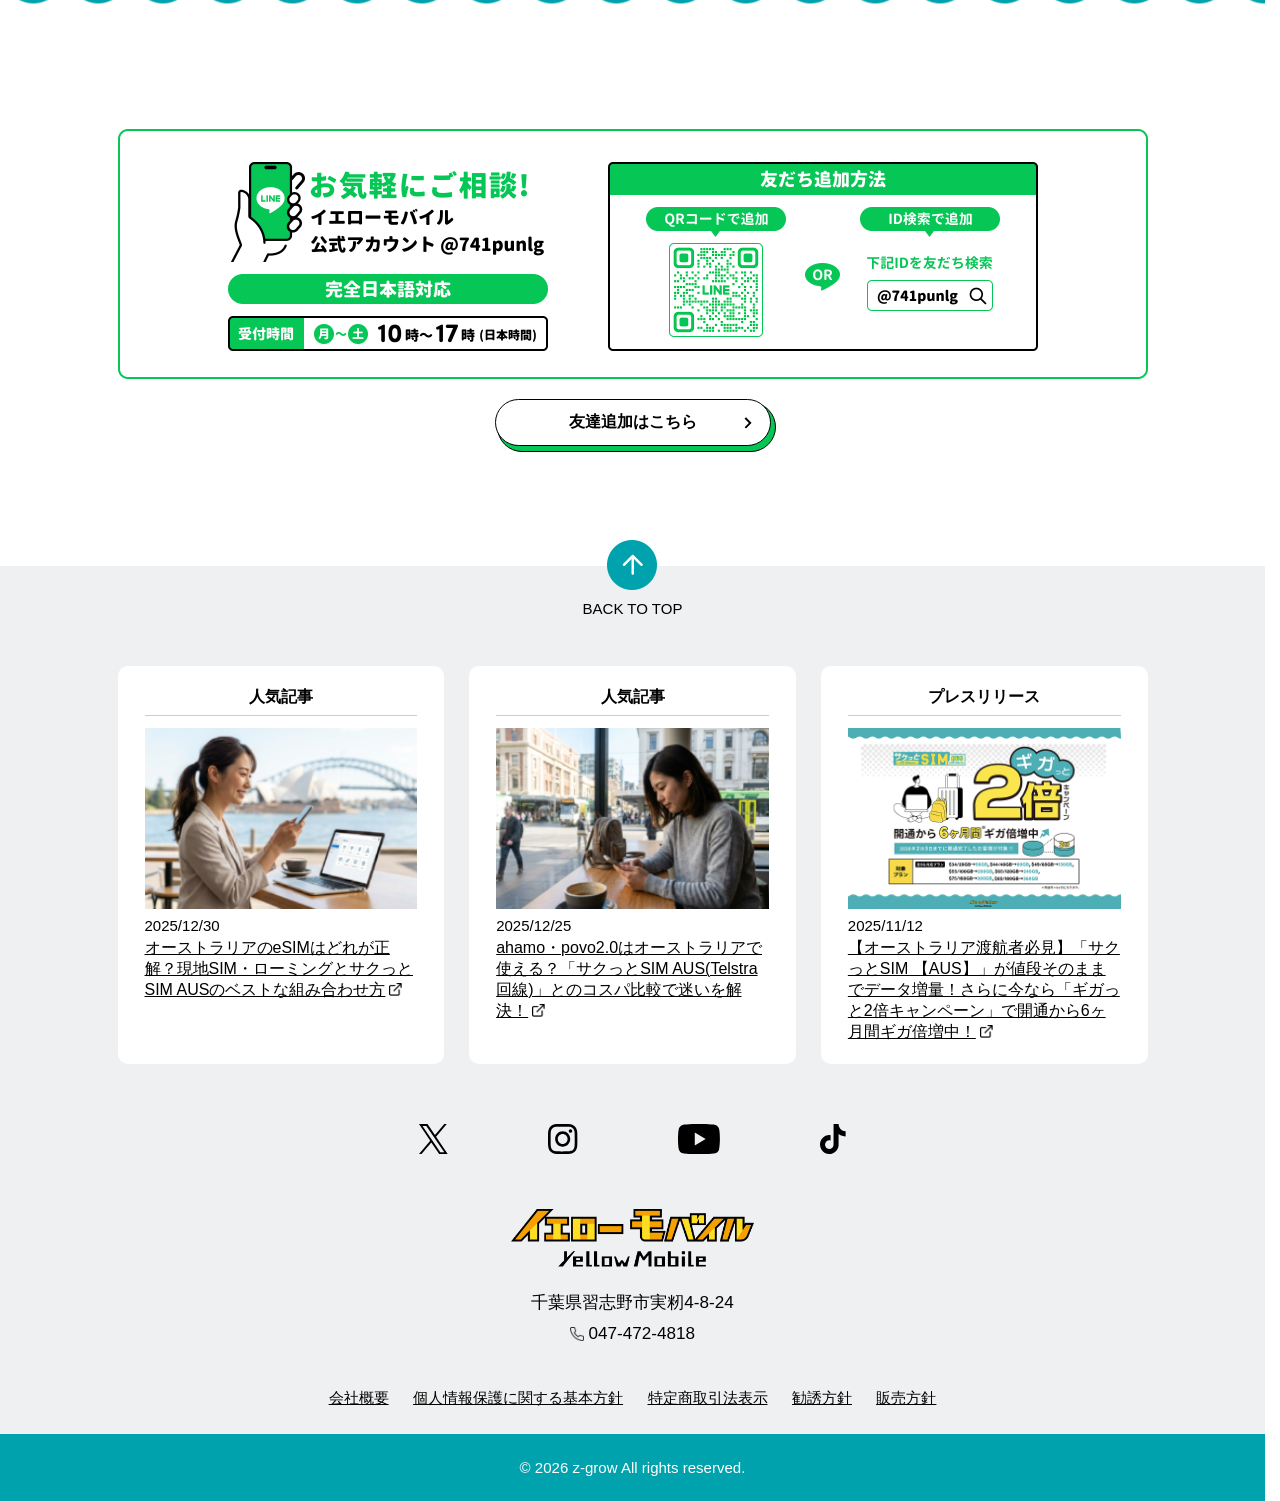
==== commit 563ddc9f: "確認" ====
--- a/index.html
+++ b/index.html
@@ -55,6 +55,10 @@
         <div class="mega-menu">
           <div class="white">
           <div class="mega-menu-inner menu-service">
+            <a href="delivery.html#campaign" class="campaign_header">
+              <img class="menubanner_pc" src="img/campaign/menubanner_pc.png">
+              <img class="menubanner_sp" src="img/campaign/menubanner_sp.png">
+            </a>
             <div class="content-box1">
               <div class="content-box2">
                 <a class="box fill-box" target="_blank" href="https://www.yellowmobile.jp/view/page/setting_support">
@@ -395,6 +399,7 @@
 <section class="sec-top-b">
   <div class="sec-top-b-inner">
     <div class="campaign-slider">
+      <a href="delivery.html#campaign" class="slide"><img src="img/campaign/slidebanner.png" alt="" width="310" height="145"></a>
       <a href="https://insurance.yellowmobile.jp/" class="slide" target="_blank"><img src="img/sec-top-b/1.png" alt="" width="310" height="145"></a>
       <a href="delivery.html#esim" class="slide"><img src="img/sec-top-b/2.png" alt="" width="310" height="145"></a>
       <a href="plan.html#option" class="slide"><img src="img/sec-top-b/3.png" alt="" width="310" height="145"></a>
--- a/css/style.css
+++ b/css/style.css
@@ -2049,6 +2049,31 @@
 }
 .pill-btn.apply:hover .ico:nth-of-type(2) {
   display: block;
+}
+
+.campaign_header {
+  display: block;
+  margin-bottom: 20px;
+}
+.campaign_header .menubanner_pc {
+  width: 100%;
+  height: auto;
+}
+.campaign_header .menubanner_sp {
+  display: none;
+  width: 100%;
+  height: auto;
+}
+@media (max-width: 768px) {
+  .campaign_header {
+    margin-bottom: 16px;
+  }
+  .campaign_header .menubanner_pc {
+    display: none;
+  }
+  .campaign_header .menubanner_sp {
+    display: block;
+  }
 }
 
 .hero {
@@ -8106,7 +8131,7 @@
 }
 @media (max-width: 768px) {
   .top_a .wrap-wide {
-    max-width: 500px;
+    max-width: 540px;
   }
 }
 .top_a__band {
@@ -8703,7 +8728,7 @@
     margin-top: 60px;
   }
   .top_b .wrap-wide {
-    max-width: 500px;
+    max-width: 540px;
   }
 }
 .top_b {
@@ -8885,7 +8910,7 @@
     margin-bottom: 80px;
   }
   .top_c .wrap-wide {
-    max-width: 500px;
+    max-width: 540px;
   }
 }
 .top_c {
@@ -9315,6 +9340,76 @@
   width: 100%;
   max-width: 304px;
   margin: 16px auto 0;
+}
+
+.campaign_delivery {
+  margin: 60px 0 100px;
+}
+.campaign_delivery .title {
+  background-color: var(--teal);
+  border-radius: 10px;
+  text-align: center;
+  padding: 14px;
+}
+.campaign_delivery .title p {
+  font-size: 21px;
+  font-weight: 700;
+  color: #fff;
+}
+.campaign_delivery .campaignplan_pc {
+  margin: 30px 0;
+  width: 100%;
+  height: auto;
+}
+.campaign_delivery .campaignplan_sp {
+  display: none;
+  width: 100%;
+  height: auto;
+}
+.campaign_delivery .campaignfriend {
+  display: block;
+}
+.campaign_delivery .campaignfriend .campaignfriend_pc {
+  width: 100%;
+  height: auto;
+}
+.campaign_delivery .campaignfriend .campaignfriend_sp {
+  display: none;
+  width: 100%;
+  height: auto;
+}
+@media (max-width: 768px) {
+  .campaign_delivery {
+    margin: 40px 0 80px;
+  }
+  .campaign_delivery .title {
+    padding: 14px;
+    max-width: 500px;
+    margin: 0 auto;
+  }
+  .campaign_delivery .title p {
+    font-size: 18px;
+  }
+  .campaign_delivery .campaignplan_pc {
+    display: none;
+  }
+  .campaign_delivery .campaignplan_sp {
+    display: block;
+    max-width: 500px;
+    padding: 30px 0px;
+    margin: 0 auto;
+  }
+  .campaign_delivery .campaignfriend {
+    display: block;
+  }
+  .campaign_delivery .campaignfriend .campaignfriend_pc {
+    display: none;
+  }
+  .campaign_delivery .campaignfriend .campaignfriend_sp {
+    display: block;
+    max-width: 500px;
+    margin: 0 auto;
+  }
 }
 
 .a-top_a {
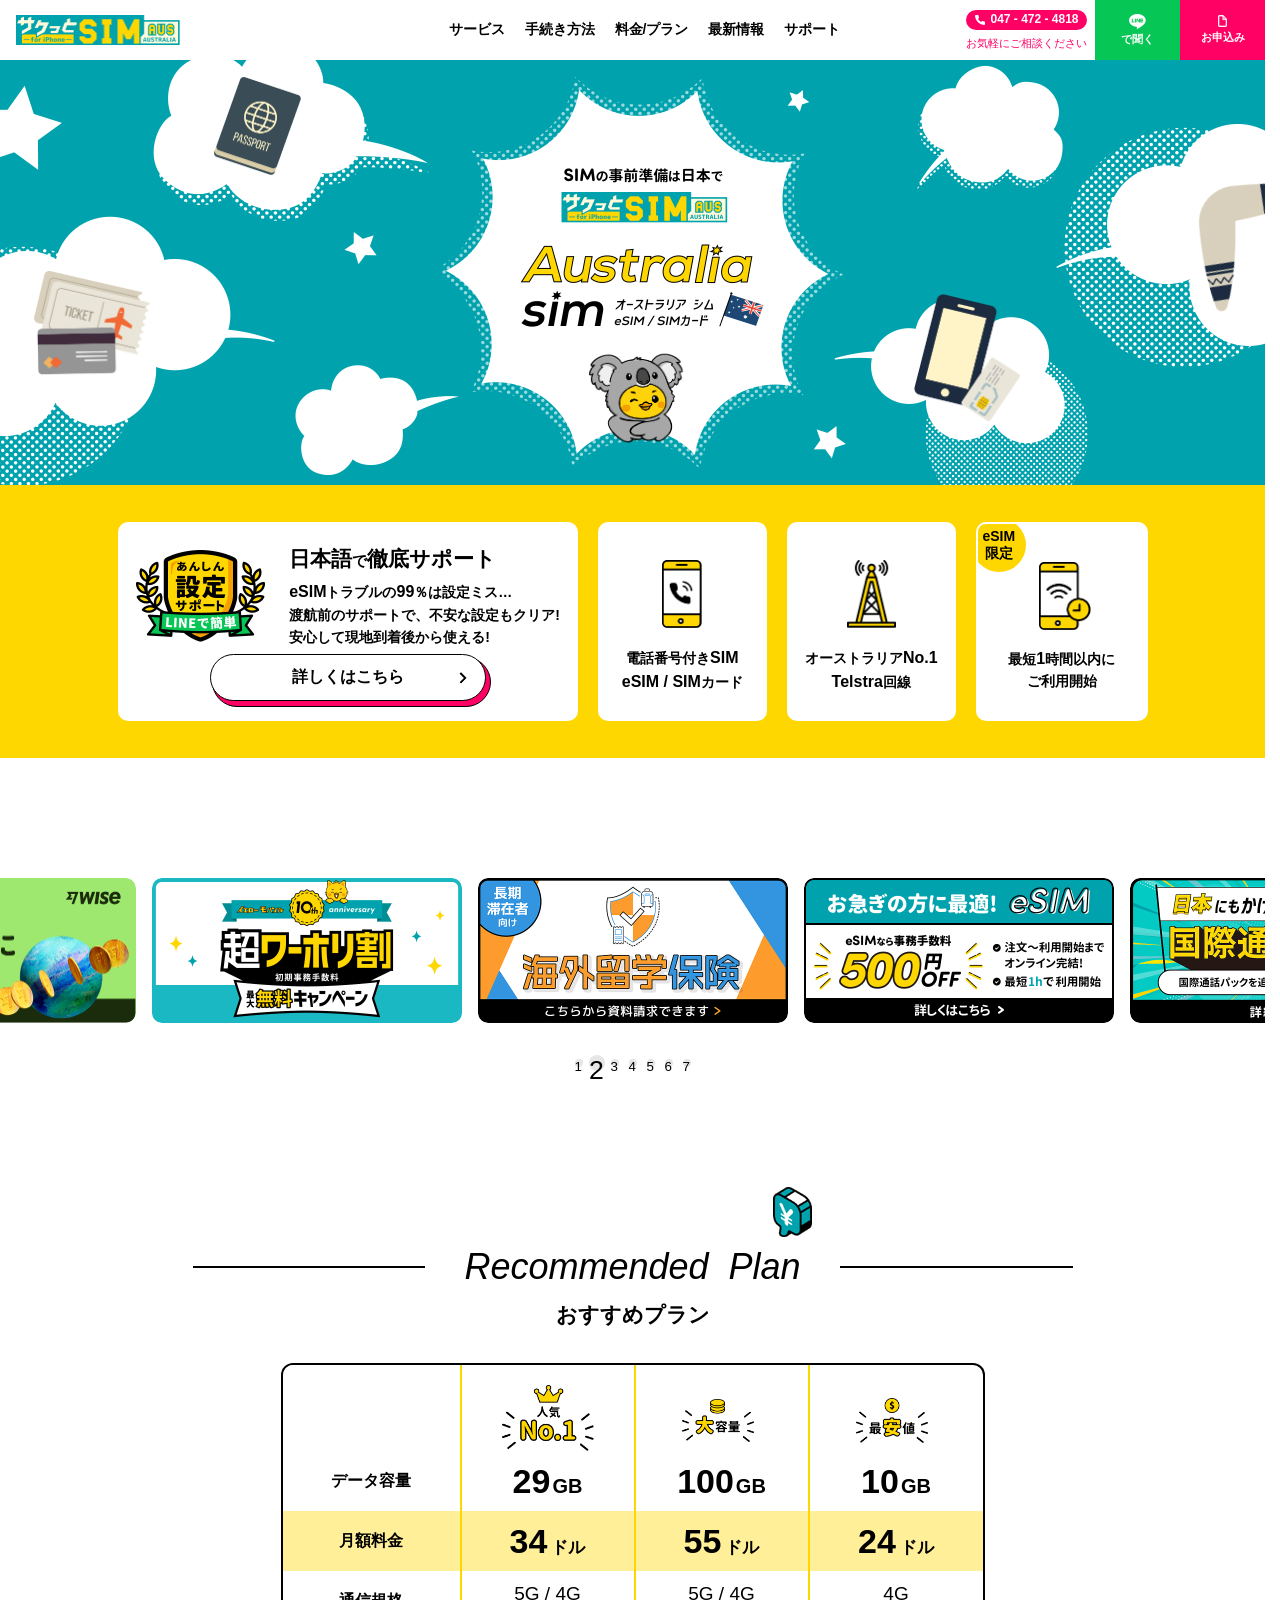
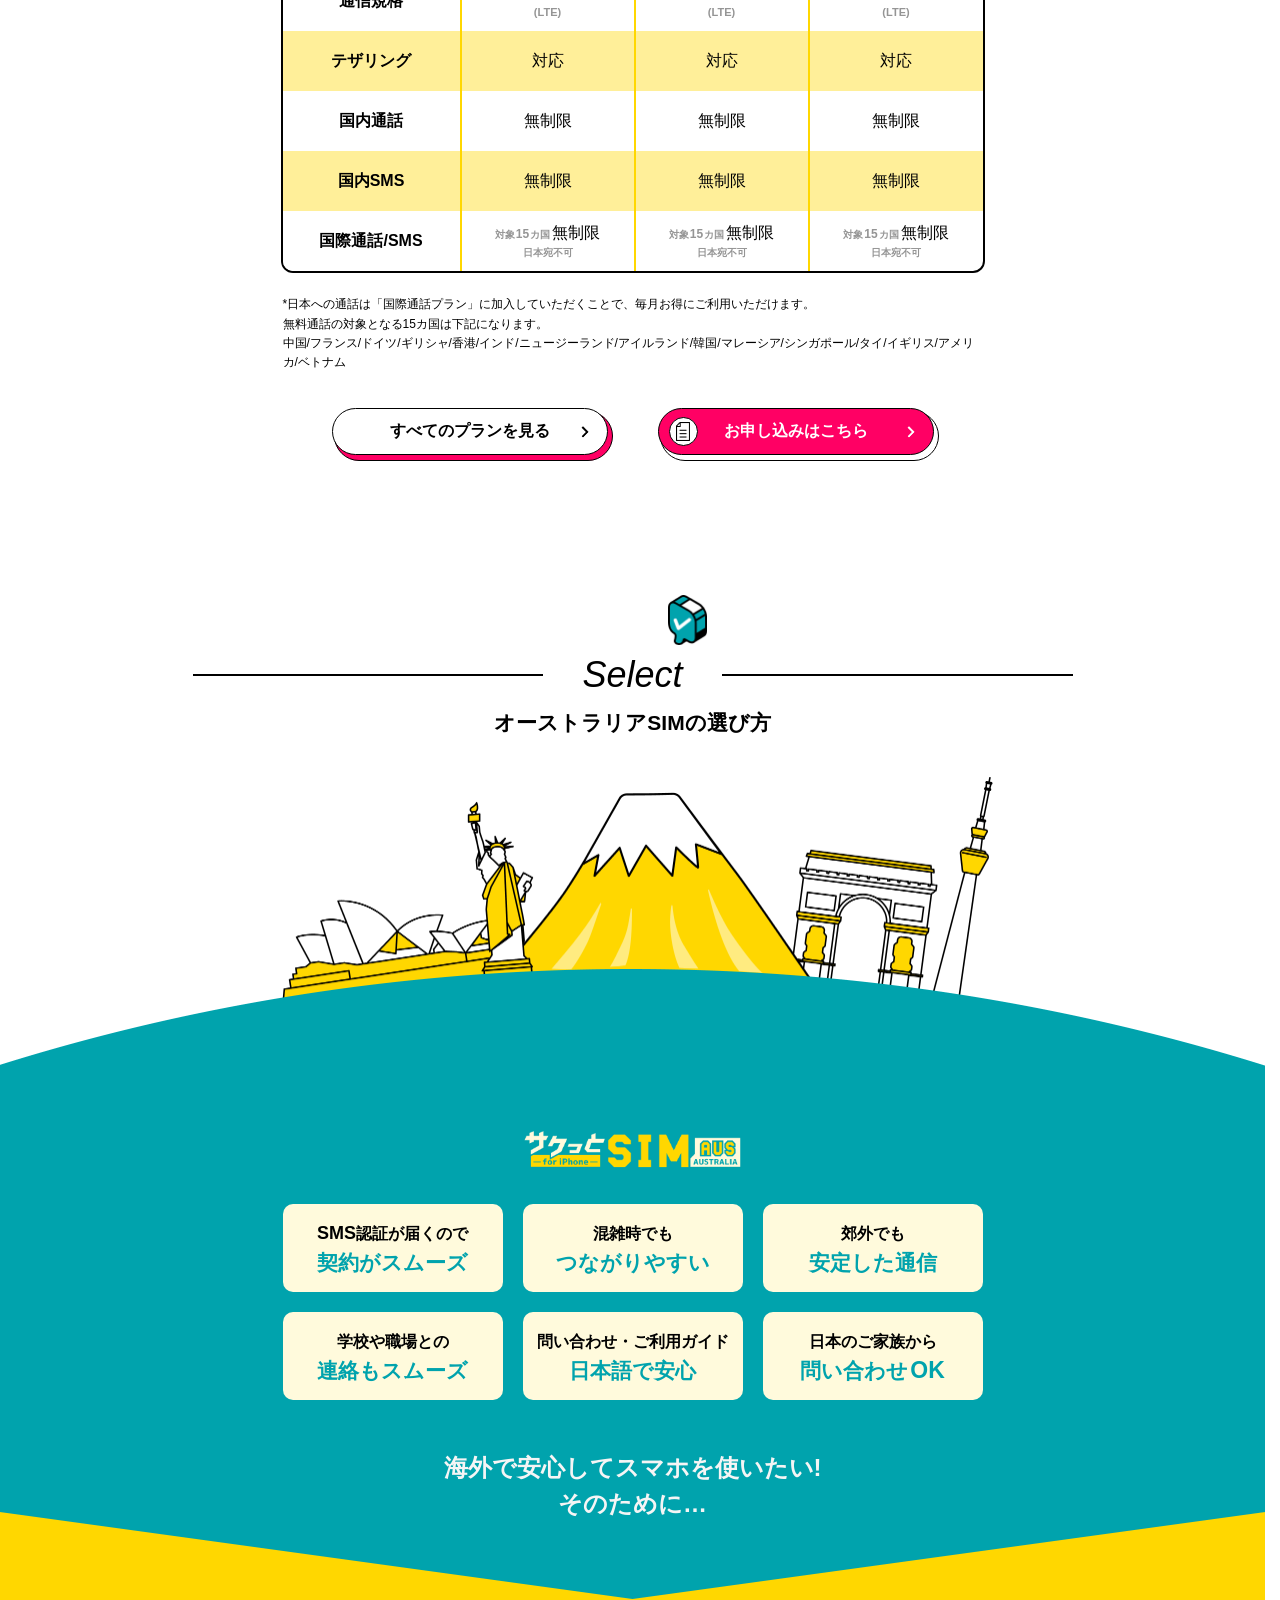
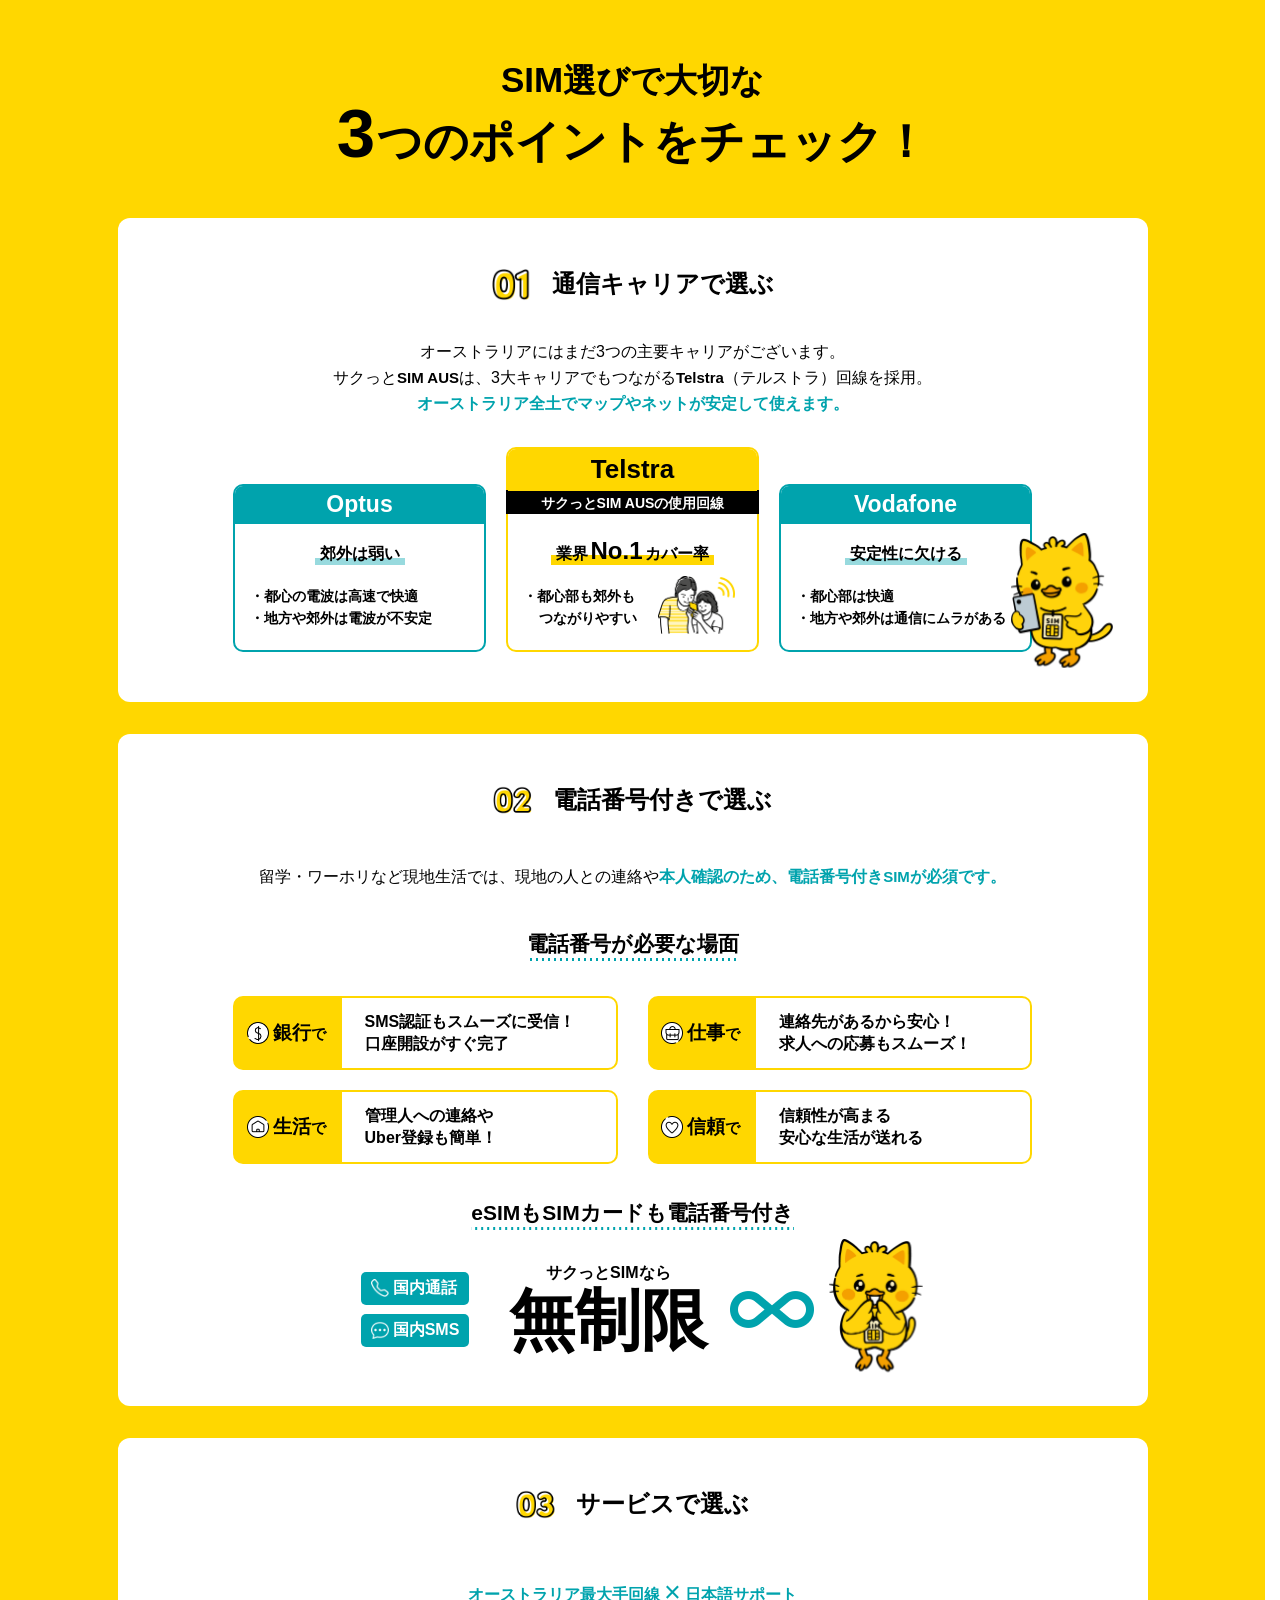
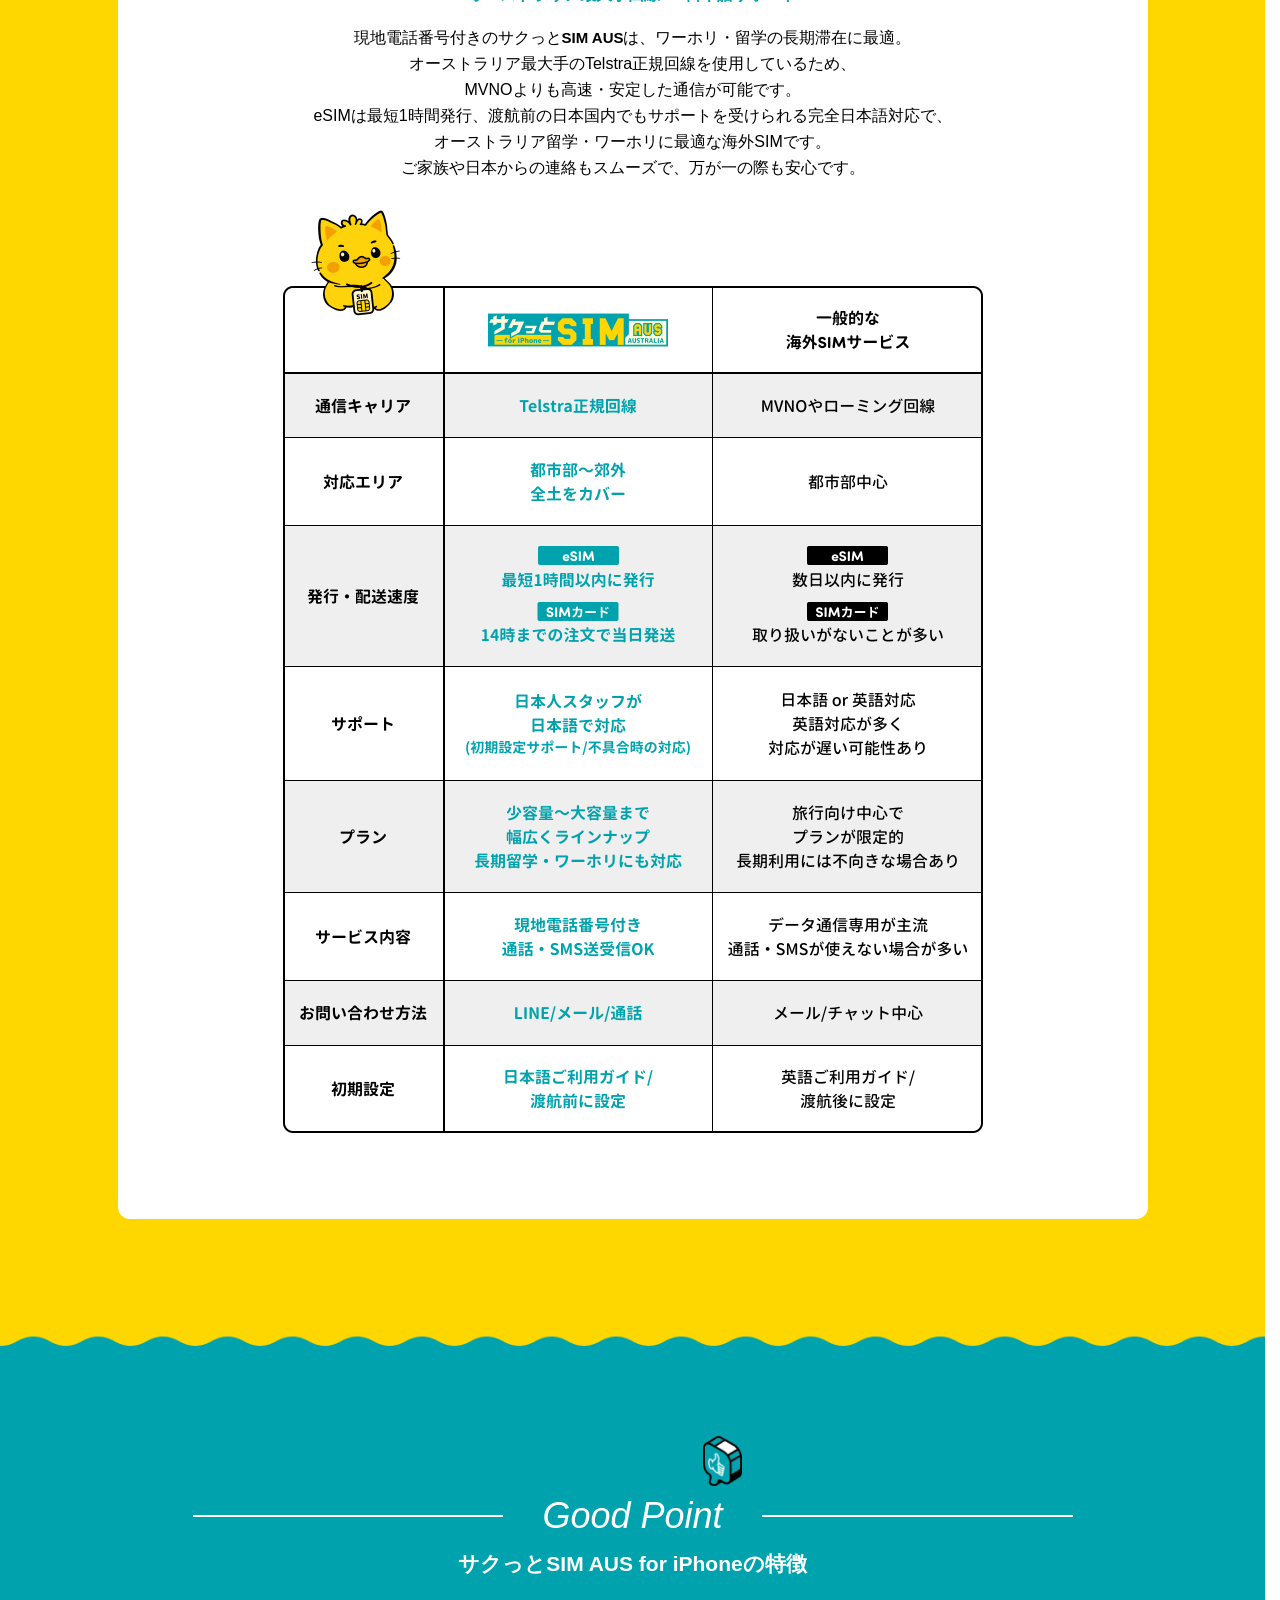
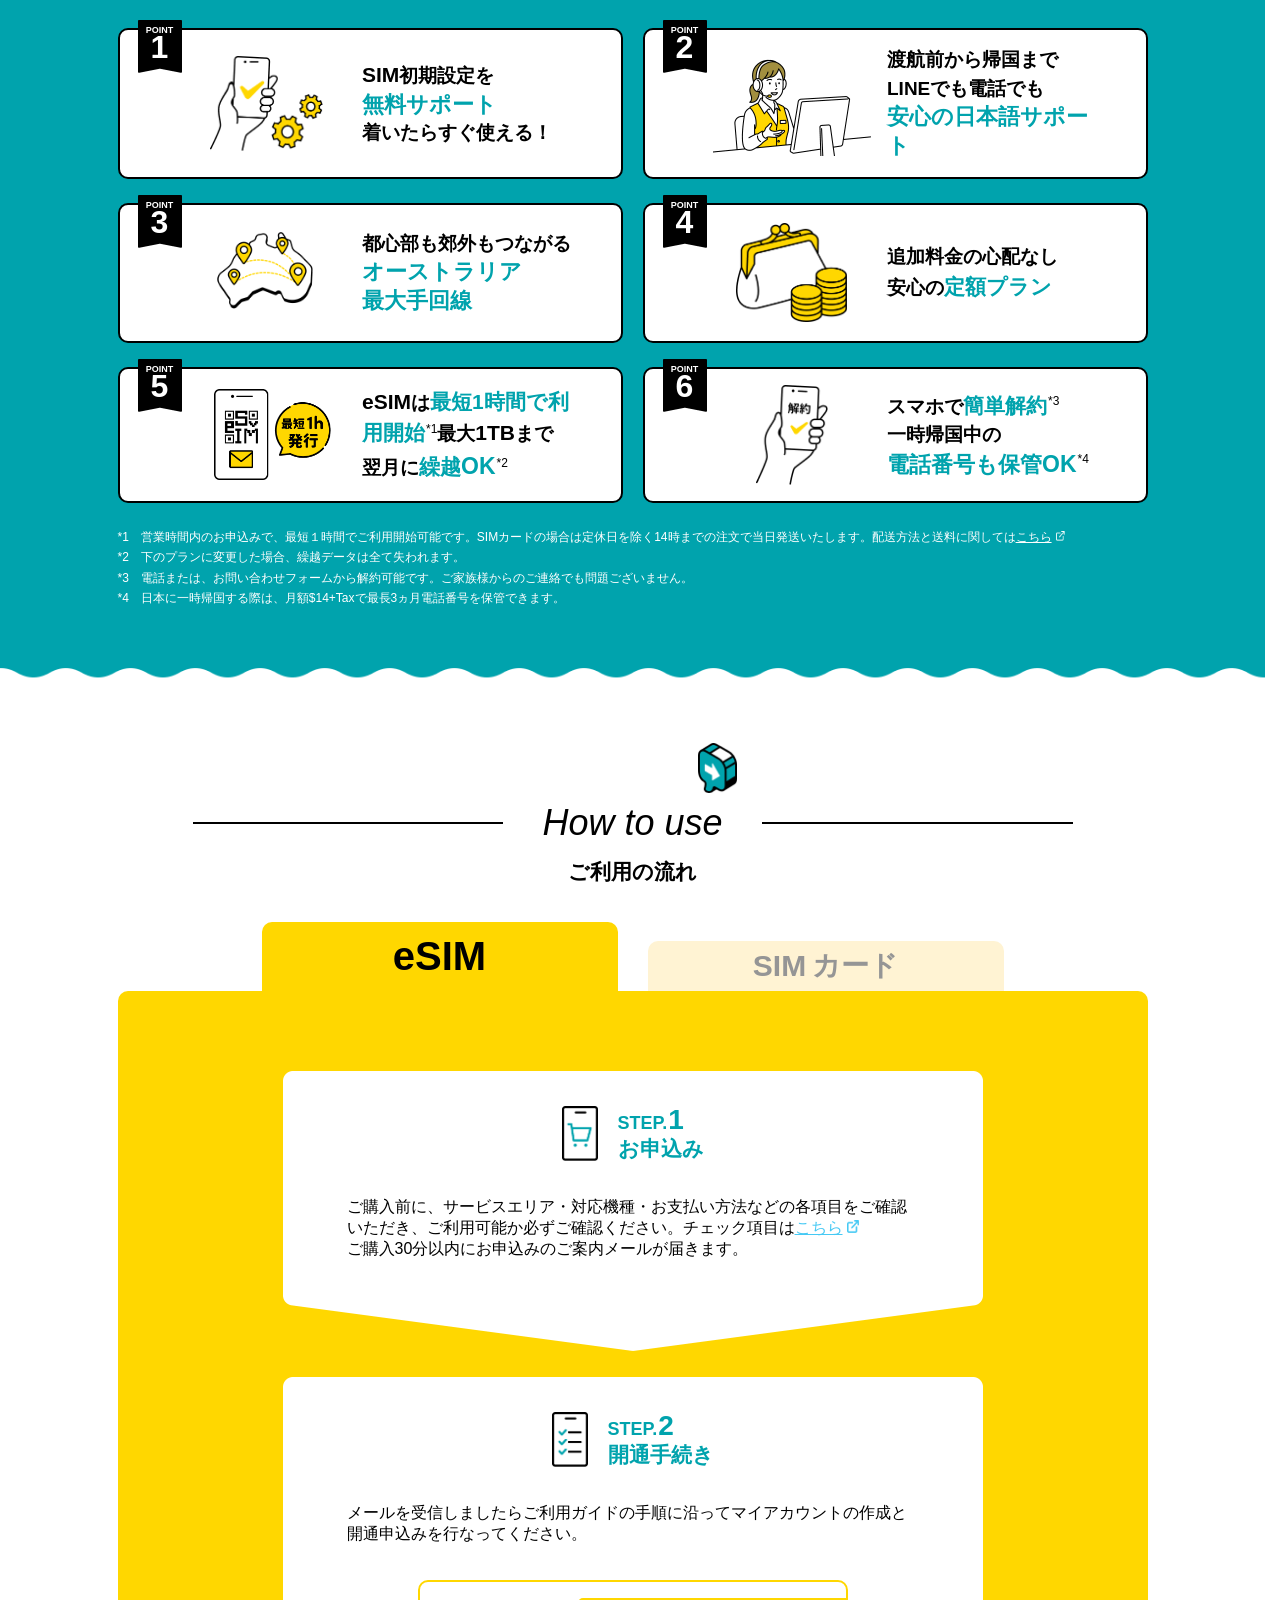
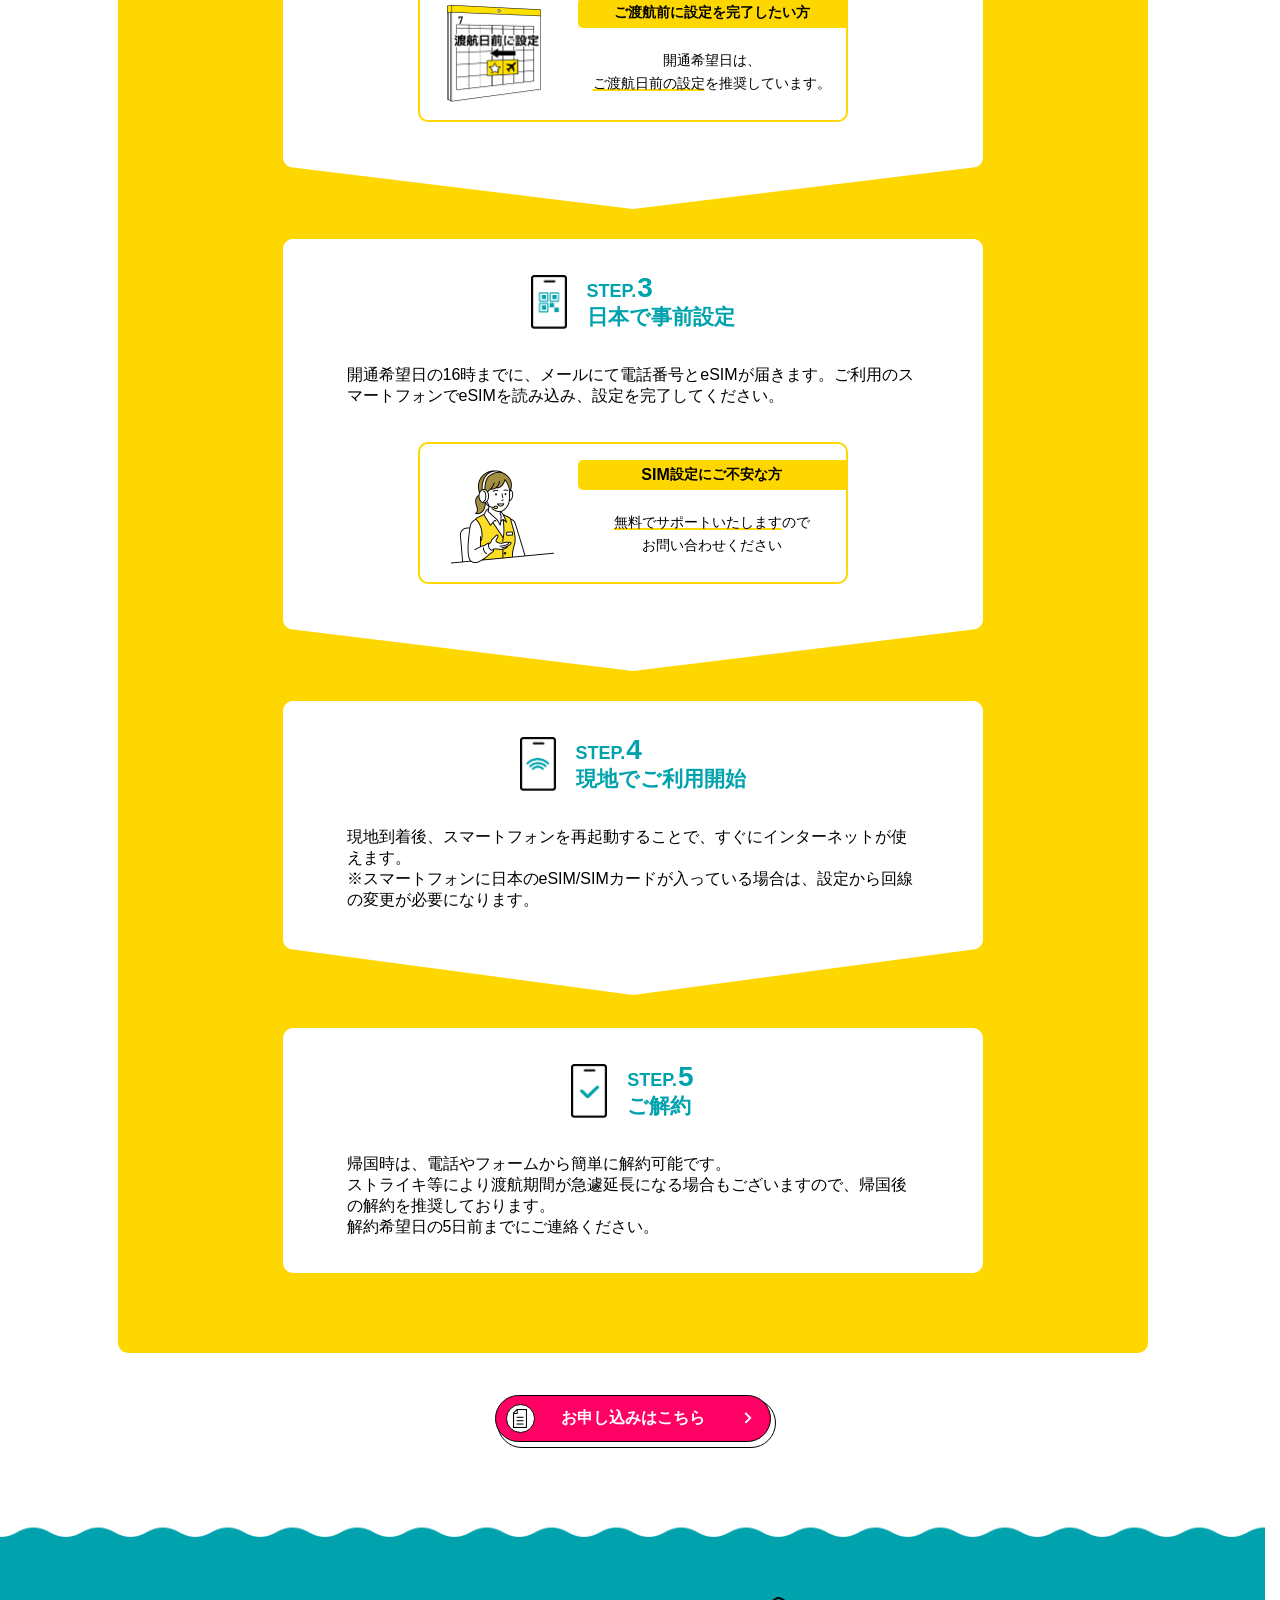
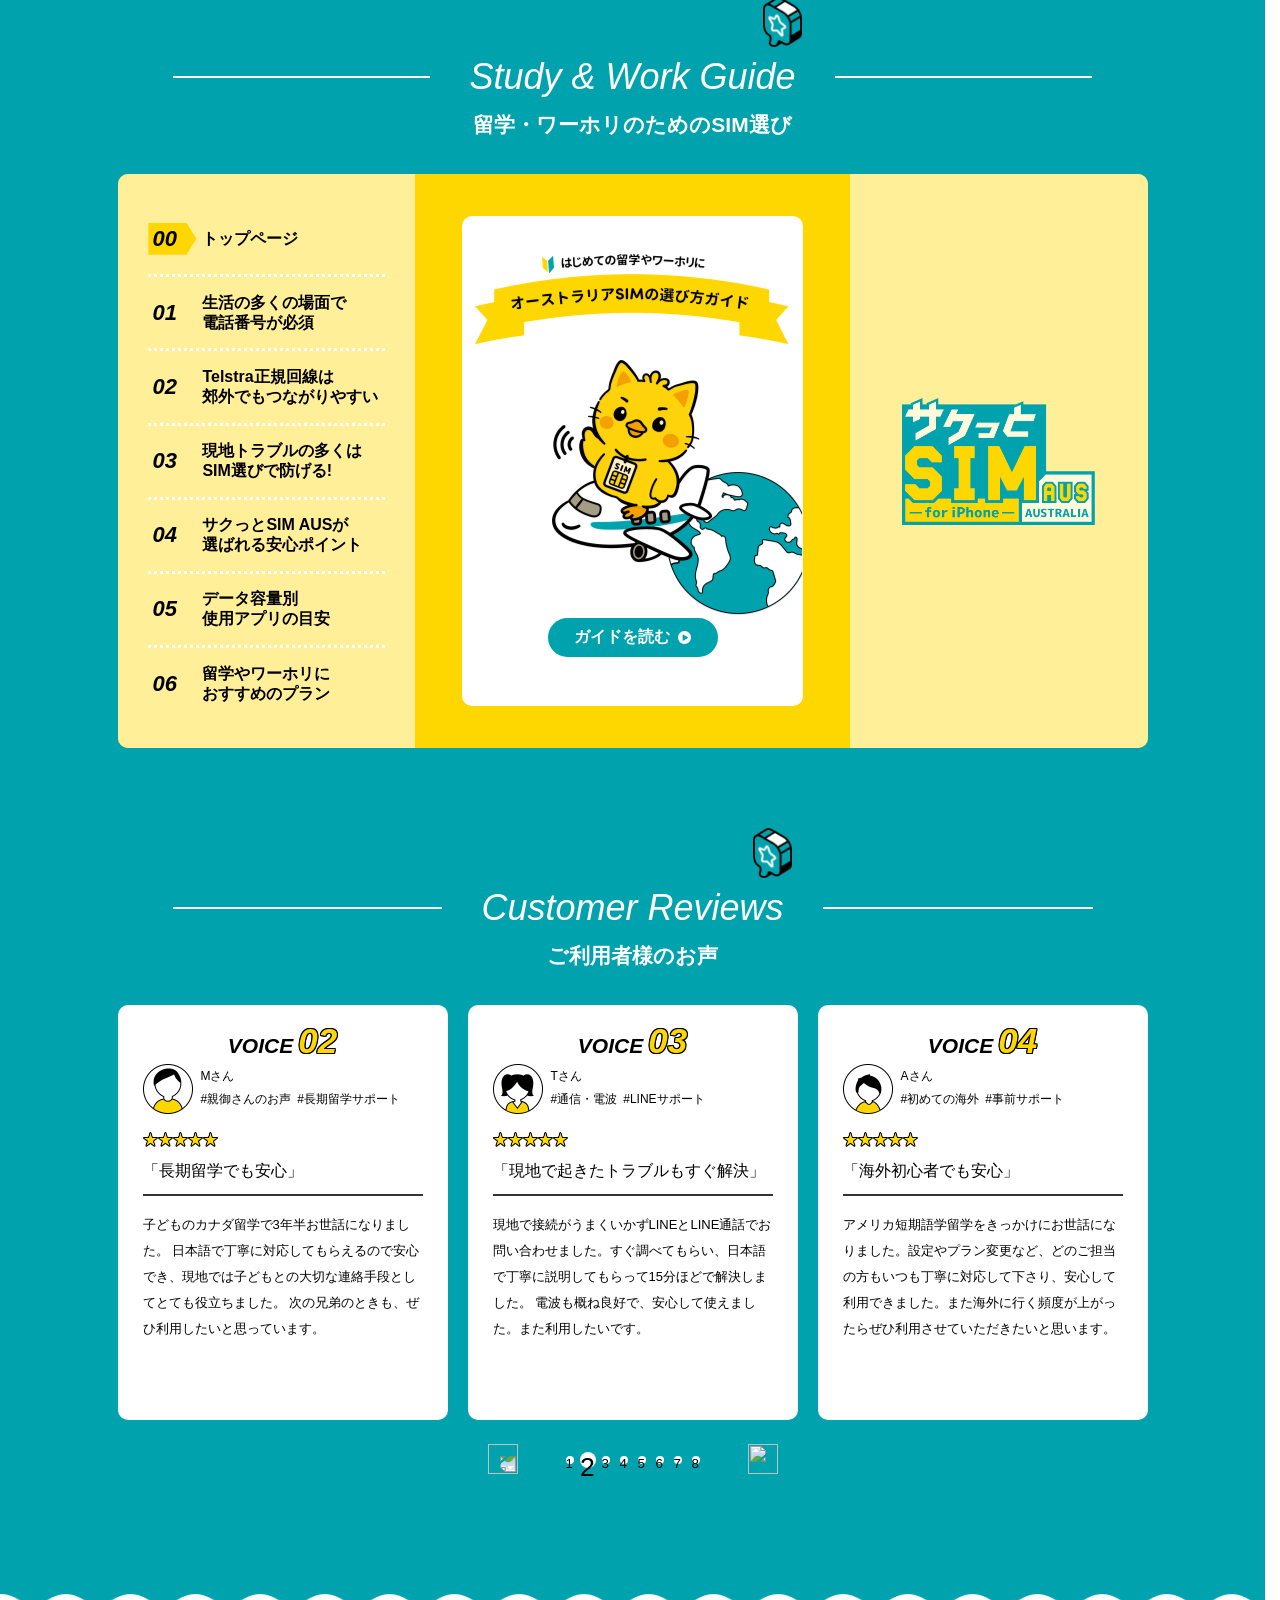
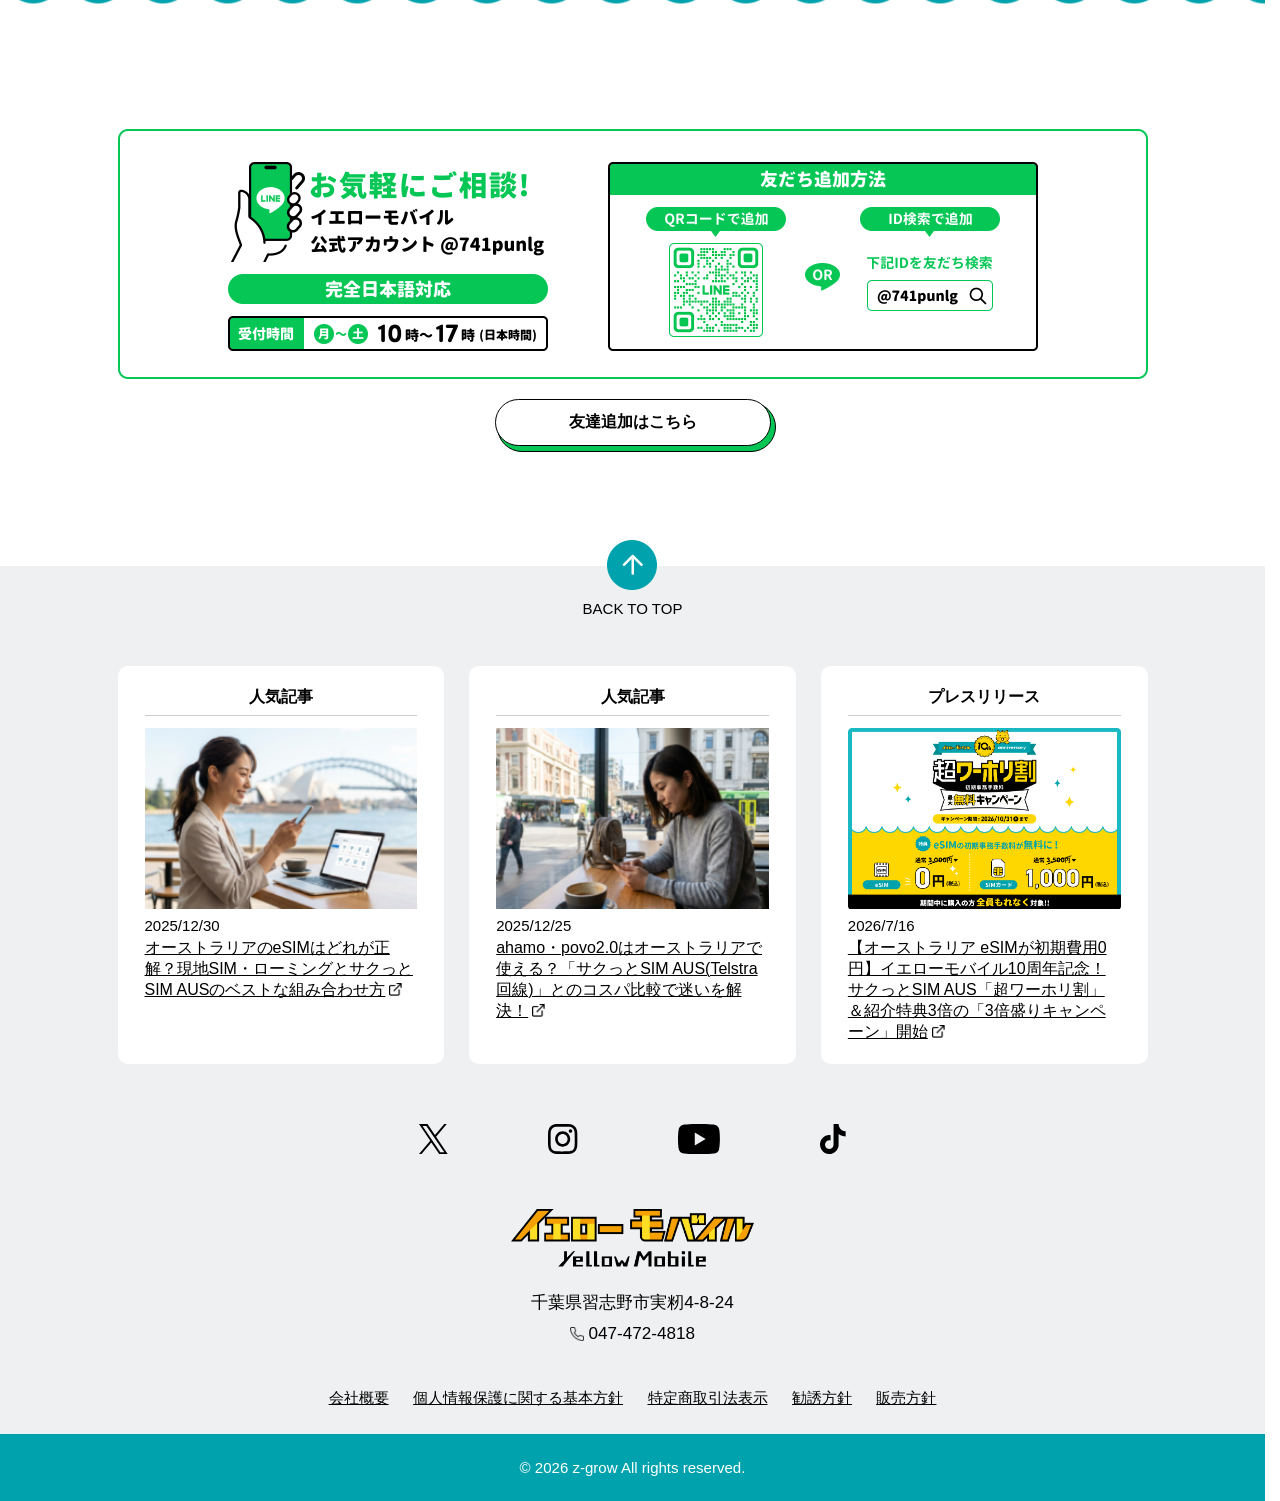
==== commit 089905ed: "確認" ====
--- a/index.html
+++ b/index.html
@@ -196,7 +196,7 @@
               <div class="content-box2">
                 <div class="section-box">
                   <p class="section-title">人気記事</p>
-                  <a class="article" href="https://yellowmobile.us/blog/%e3%82%aa%e3%83%bc%e3%82%b9%e3%83%88%e3%83%a9%e3%83%aa%e3%82%a2esim%e3%81%af%e3%81%a9%e3%82%8c%e3%81%8c%e6%ad%a3%e8%a7%a3%ef%bc%9f%e7%8f%be%e5%9c%b0sim%e3%83%bb%e3%83%ad%e3%83%bc%e3%83%9f%e3%83%b3/">
+                  <a class="article" target="_blank" href="https://yellowmobile.us/blog/%e3%82%aa%e3%83%bc%e3%82%b9%e3%83%88%e3%83%a9%e3%83%aa%e3%82%a2esim%e3%81%af%e3%81%a9%e3%82%8c%e3%81%8c%e6%ad%a3%e8%a7%a3%ef%bc%9f%e7%8f%be%e5%9c%b0sim%e3%83%bb%e3%83%ad%e3%83%bc%e3%83%9f%e3%83%b3/">
                     <img class="thumnail" src="img/header/最新情報/fav-thu2.png">
                     <div>
                       <p>2025/12/30</p>
@@ -206,7 +206,7 @@
                 </div>
                 <div class="section-box">
                   <p class="section-title">人気記事</p>
-                  <a class="article" href="https://yellowmobile.us/blog/ahamo%e3%83%bbpovo2-0%e3%81%af%e3%82%aa%e3%83%bc%e3%82%b9%e3%83%88%e3%83%a9%e3%83%aa%e3%82%a2%e3%81%a7%e4%bd%bf%e3%81%88%e3%82%8b%ef%bc%9f%e3%80%8c%e5%b0%82%e7%94%a8sim-esim%ef%bc%88telstra%e5%9b%9e/">
+                  <a class="article" target="_blank" href="https://yellowmobile.us/blog/ahamo%e3%83%bbpovo2-0%e3%81%af%e3%82%aa%e3%83%bc%e3%82%b9%e3%83%88%e3%83%a9%e3%83%aa%e3%82%a2%e3%81%a7%e4%bd%bf%e3%81%88%e3%82%8b%ef%bc%9f%e3%80%8c%e5%b0%82%e7%94%a8sim-esim%ef%bc%88telstra%e5%9b%9e/">
                     <img class="thumnail" src="img/header/最新情報/fav-thu1.png">
                     <div>
                       <p>2025/12/25</p>
@@ -219,11 +219,11 @@
                 </a>
                 <div class="section-box">
                   <p class="section-title">プレスリリース</p>
-                  <a class="article" href="https://prtimes.jp/main/html/rd/p/000000014.000115721.html">
+                  <a class="article" target="_blank" href="https://prtimes.jp/main/html/rd/p/000000021.000115721.html">
                     <img class="thumnail" src="img/header/最新情報/サムネ.png">
                     <div>
                       <p>2025/11/12</p>
-                      <p>【オーストラリア渡航者必見】「サクッとSIM 【AUS】」が値段そのままでデータ増量！さらに今なら「ギガっと2倍キャンペーン」で開通から6ヶ月間ギガ倍増中！<img src="img/footer/linkicon.png" class="inline-icon"></p>
+                      <p>【オーストラリア eSIMが初期費用0円】イエローモバイル10周年記念！サクっとSIM AUS「超ワーホリ割」＆紹介特典3倍の「3倍盛りキャンペーン」開始<img src="img/footer/linkicon.png" class="inline-icon"></p>
                     </div>
                   </a>
                 </div>
@@ -403,7 +403,7 @@
       <a href="https://insurance.yellowmobile.jp/" class="slide" target="_blank"><img src="img/sec-top-b/1.png" alt="" width="310" height="145"></a>
       <a href="delivery.html#esim" class="slide"><img src="img/sec-top-b/2.png" alt="" width="310" height="145"></a>
       <a href="plan.html#option" class="slide"><img src="img/sec-top-b/3.png" alt="" width="310" height="145"></a>
-      <a href="https://ref.yellowmobile.jp/" class="slide" target="_blank"><img src="img/sec-top-b/4.png" alt="" width="310" height="145"></a>
+      <a href="https://ref.yellowmobile.jp/" class="slide" target="_blank"><img src="img/campaign/slidebanner_friend.png" alt="" width="310" height="145"></a>
       <a href="https://www.yellowmobile.jp/view/page/product#p02" class="slide" target="_blank"><img src="img/sec-top-b/5.png" alt="" width="310" height="145"></a>
       <a href="https://wise.com/?clickref=1100lCaxXvcD&partnerID=1100l326586&utm_medium=affiliate&utm_campaign=0&adref=&utm_source=tanabe036544&partnerizecampaignID=1011l725" class="slide" target="_blank"><img src="img/sec-top-b/6.png" alt="" width="310" height="145"></a>
     </div>
@@ -1576,7 +1576,7 @@
         <div class="section-box">
           <p class="section-title">人気記事</p>
           <span></span>
-          <a class="article" href="https://yellowmobile.us/blog/%e3%82%aa%e3%83%bc%e3%82%b9%e3%83%88%e3%83%a9%e3%83%aa%e3%82%a2esim%e3%81%af%e3%81%a9%e3%82%8c%e3%81%8c%e6%ad%a3%e8%a7%a3%ef%bc%9f%e7%8f%be%e5%9c%b0sim%e3%83%bb%e3%83%ad%e3%83%bc%e3%83%9f%e3%83%b3/">
+          <a class="article" target="_blank" href="https://yellowmobile.us/blog/%e3%82%aa%e3%83%bc%e3%82%b9%e3%83%88%e3%83%a9%e3%83%aa%e3%82%a2esim%e3%81%af%e3%81%a9%e3%82%8c%e3%81%8c%e6%ad%a3%e8%a7%a3%ef%bc%9f%e7%8f%be%e5%9c%b0sim%e3%83%bb%e3%83%ad%e3%83%bc%e3%83%9f%e3%83%b3/">
             <img class="thumnail" src="img/header/最新情報/fav-thu2.png">
             <div>
               <p>2025/12/30</p>
@@ -1587,7 +1587,7 @@
         <div class="section-box">
           <p class="section-title">人気記事</p>
           <span></span>
-          <a class="article" href="https://yellowmobile.us/blog/ahamo%e3%83%bbpovo2-0%e3%81%af%e3%82%aa%e3%83%bc%e3%82%b9%e3%83%88%e3%83%a9%e3%83%aa%e3%82%a2%e3%81%a7%e4%bd%bf%e3%81%88%e3%82%8b%ef%bc%9f%e3%80%8c%e5%b0%82%e7%94%a8sim-esim%ef%bc%88telstra%e5%9b%9e/">
+          <a class="article" target="_blank" href="https://yellowmobile.us/blog/ahamo%e3%83%bbpovo2-0%e3%81%af%e3%82%aa%e3%83%bc%e3%82%b9%e3%83%88%e3%83%a9%e3%83%aa%e3%82%a2%e3%81%a7%e4%bd%bf%e3%81%88%e3%82%8b%ef%bc%9f%e3%80%8c%e5%b0%82%e7%94%a8sim-esim%ef%bc%88telstra%e5%9b%9e/">
             <img class="thumnail" src="img/header/最新情報/fav-thu1.png">
             <div>
               <p>2025/12/25</p>
@@ -1598,11 +1598,11 @@
         <div class="section-box">
           <p class="section-title">プレスリリース</p>
           <span></span>
-          <a class="article" href="https://prtimes.jp/main/html/rd/p/000000014.000115721.html">
+          <a class="article" target="_blank" href="https://prtimes.jp/main/html/rd/p/000000021.000115721.html">
             <img class="thumnail" src="img/header/最新情報/サムネ.png">
             <div>
-              <p>2025/11/12</p>
-              <p>【オーストラリア渡航者必見】「サクっとSIM 【AUS】」が値段そのままでデータ増量！さらに今なら「ギガっと2倍キャンペーン」で開通から6ヶ月間ギガ倍増中！<img src="img/footer/linkicon.png" class="inline-icon"></p>
+              <p>2026/7/16</p>
+              <p>【オーストラリア eSIMが初期費用0円】イエローモバイル10周年記念！サクっとSIM AUS「超ワーホリ割」＆紹介特典3倍の「3倍盛りキャンペーン」開始<img src="img/footer/linkicon.png" class="inline-icon"></p>
             </div>
           </a>
         </div>
--- a/css/style.css
+++ b/css/style.css
@@ -9380,7 +9380,7 @@
 }
 @media (max-width: 768px) {
   .campaign_delivery {
-    margin: 40px 0 80px;
+    margin: 40px 0 60px;
   }
   .campaign_delivery .title {
     padding: 14px;
@@ -9592,7 +9592,7 @@
 }
 .a-top_a__card-desc {
   width: 100%;
-  max-width: 580px;
+  max-width: 598px;
   background: #efefef;
   border-radius: 5px;
   padding: 12px 20px;
